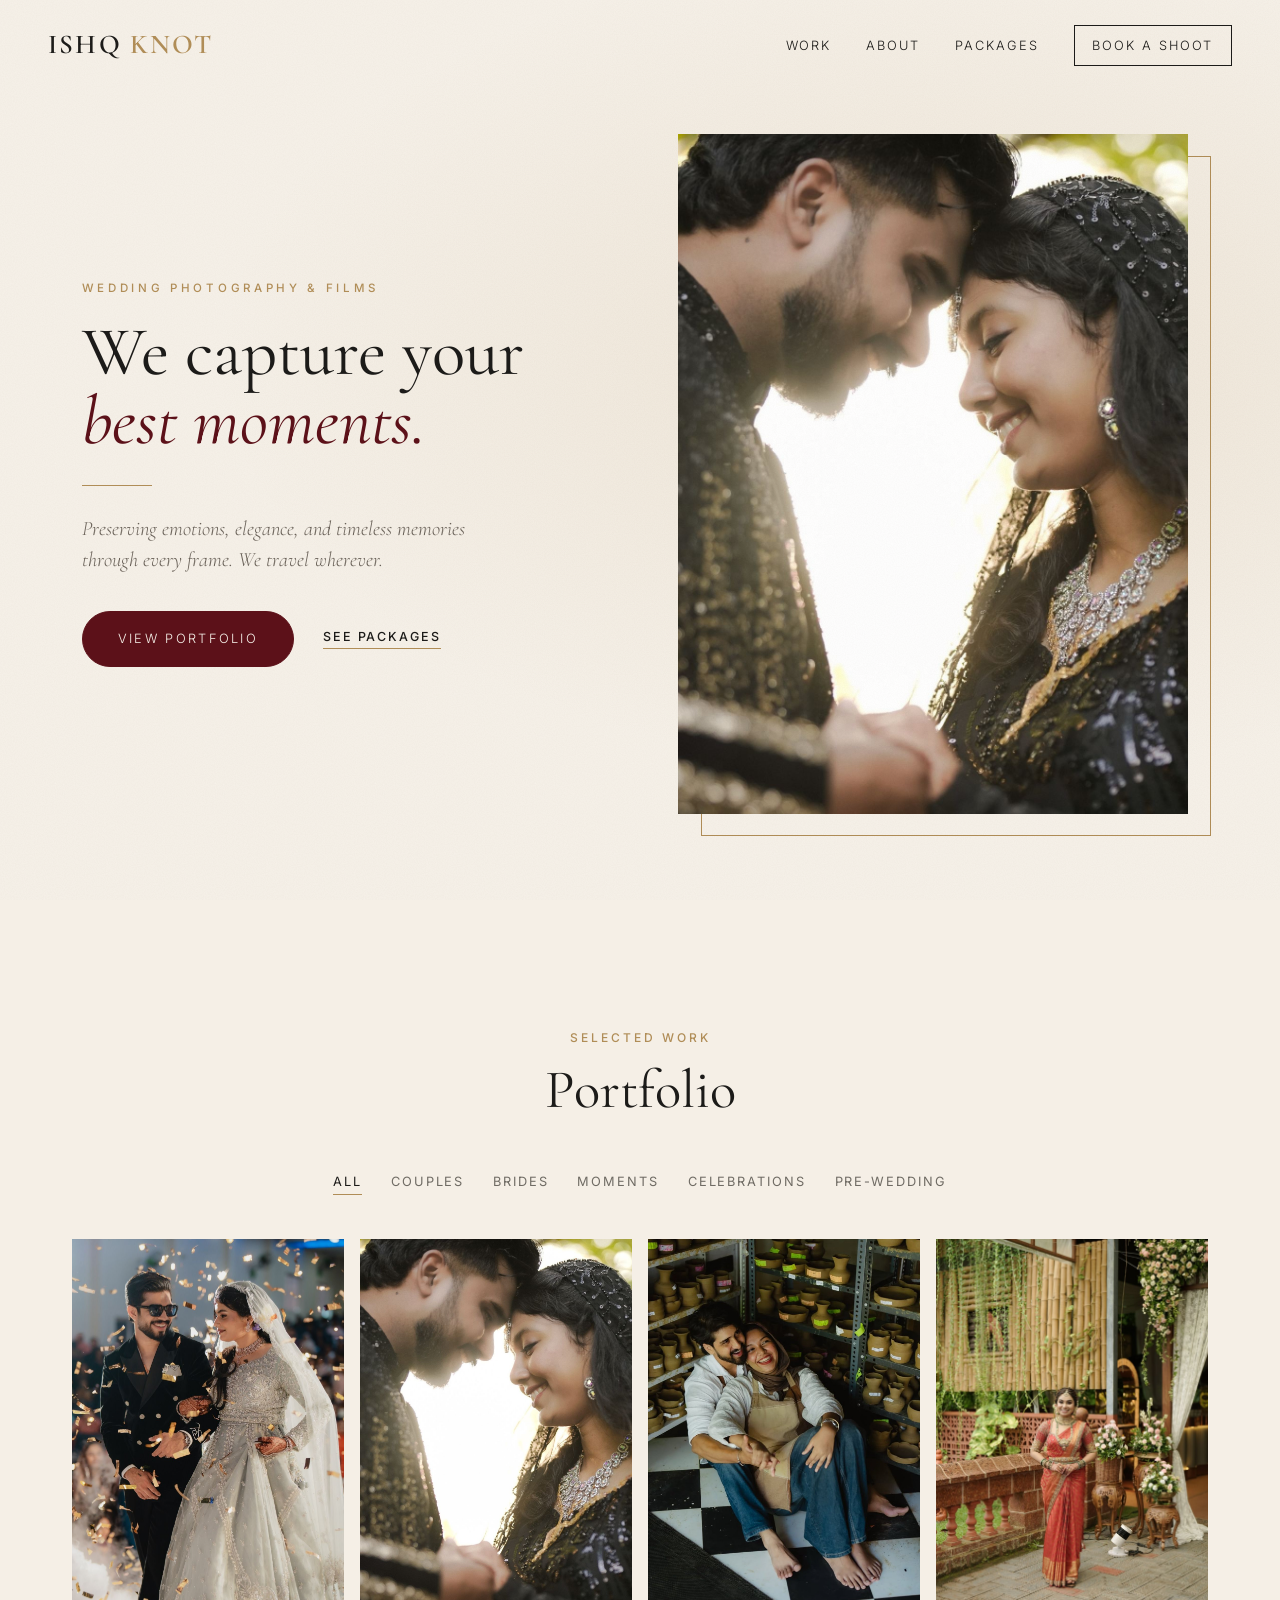
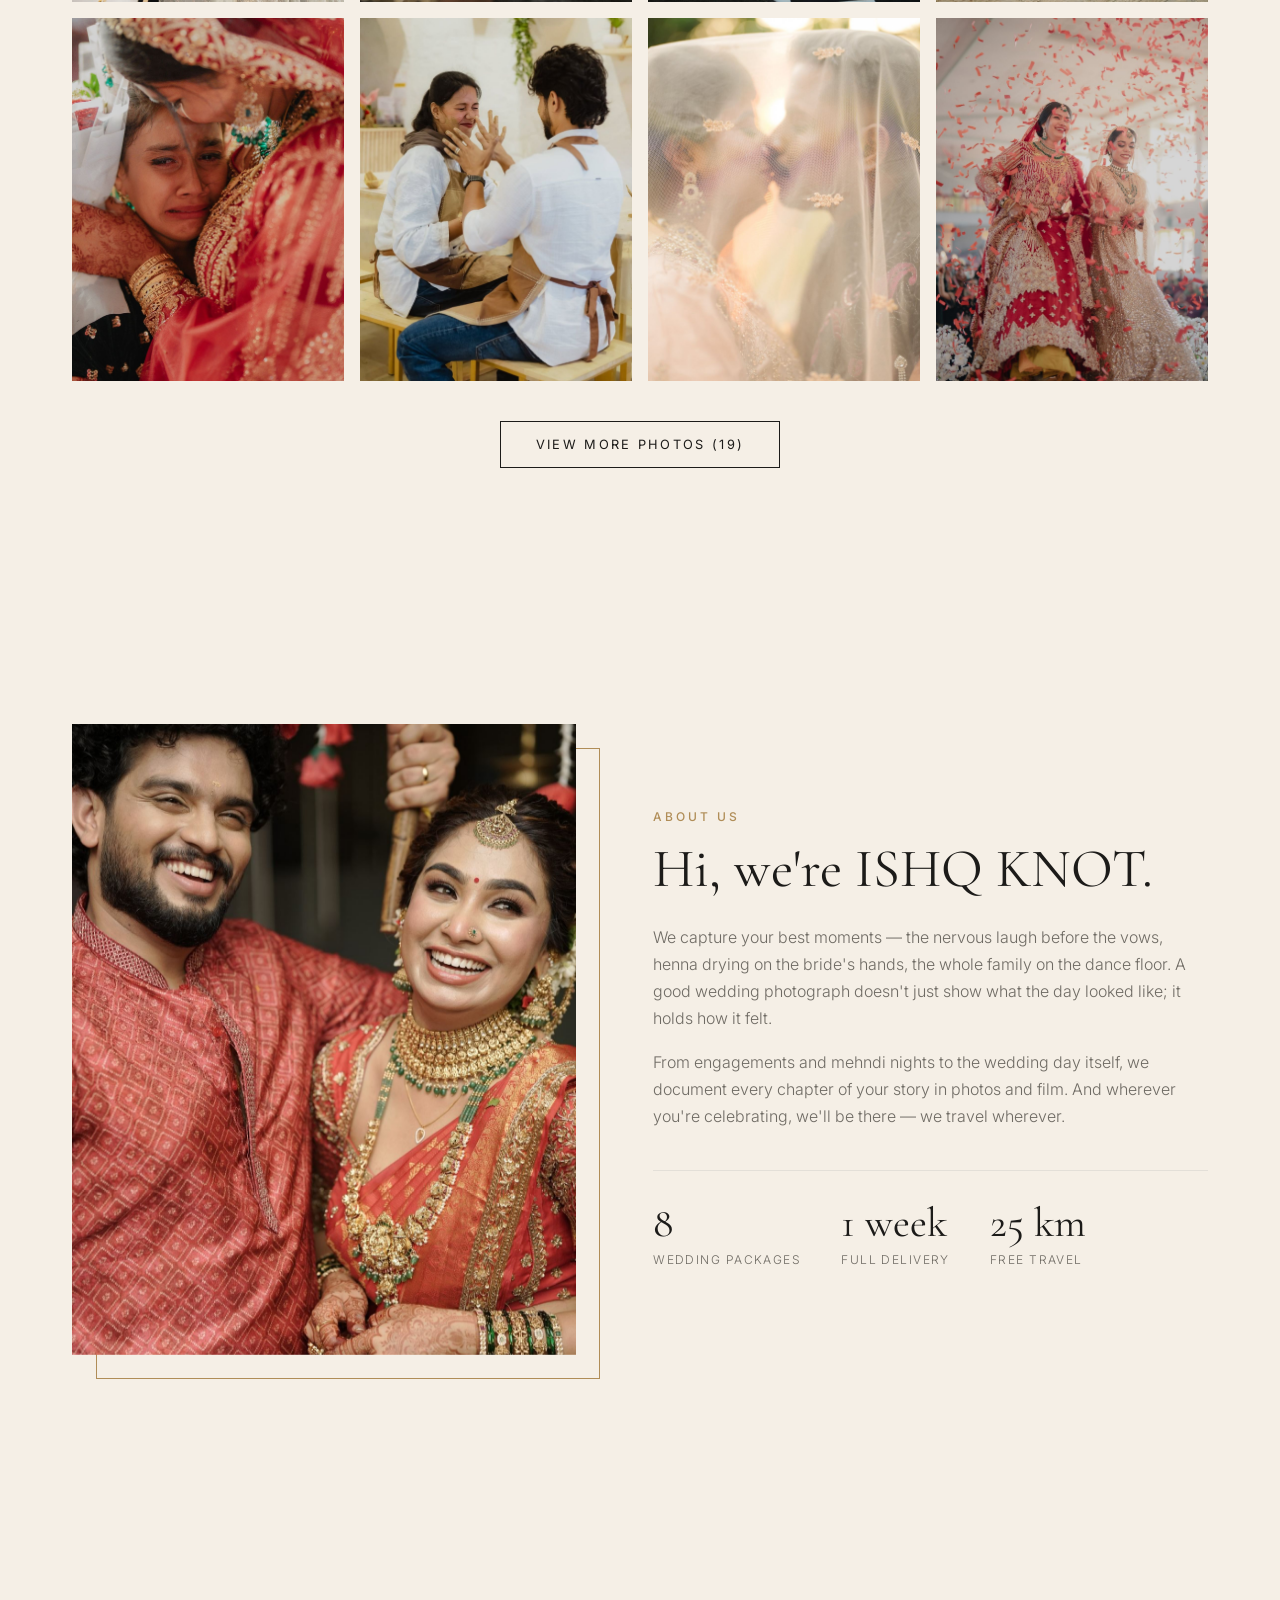
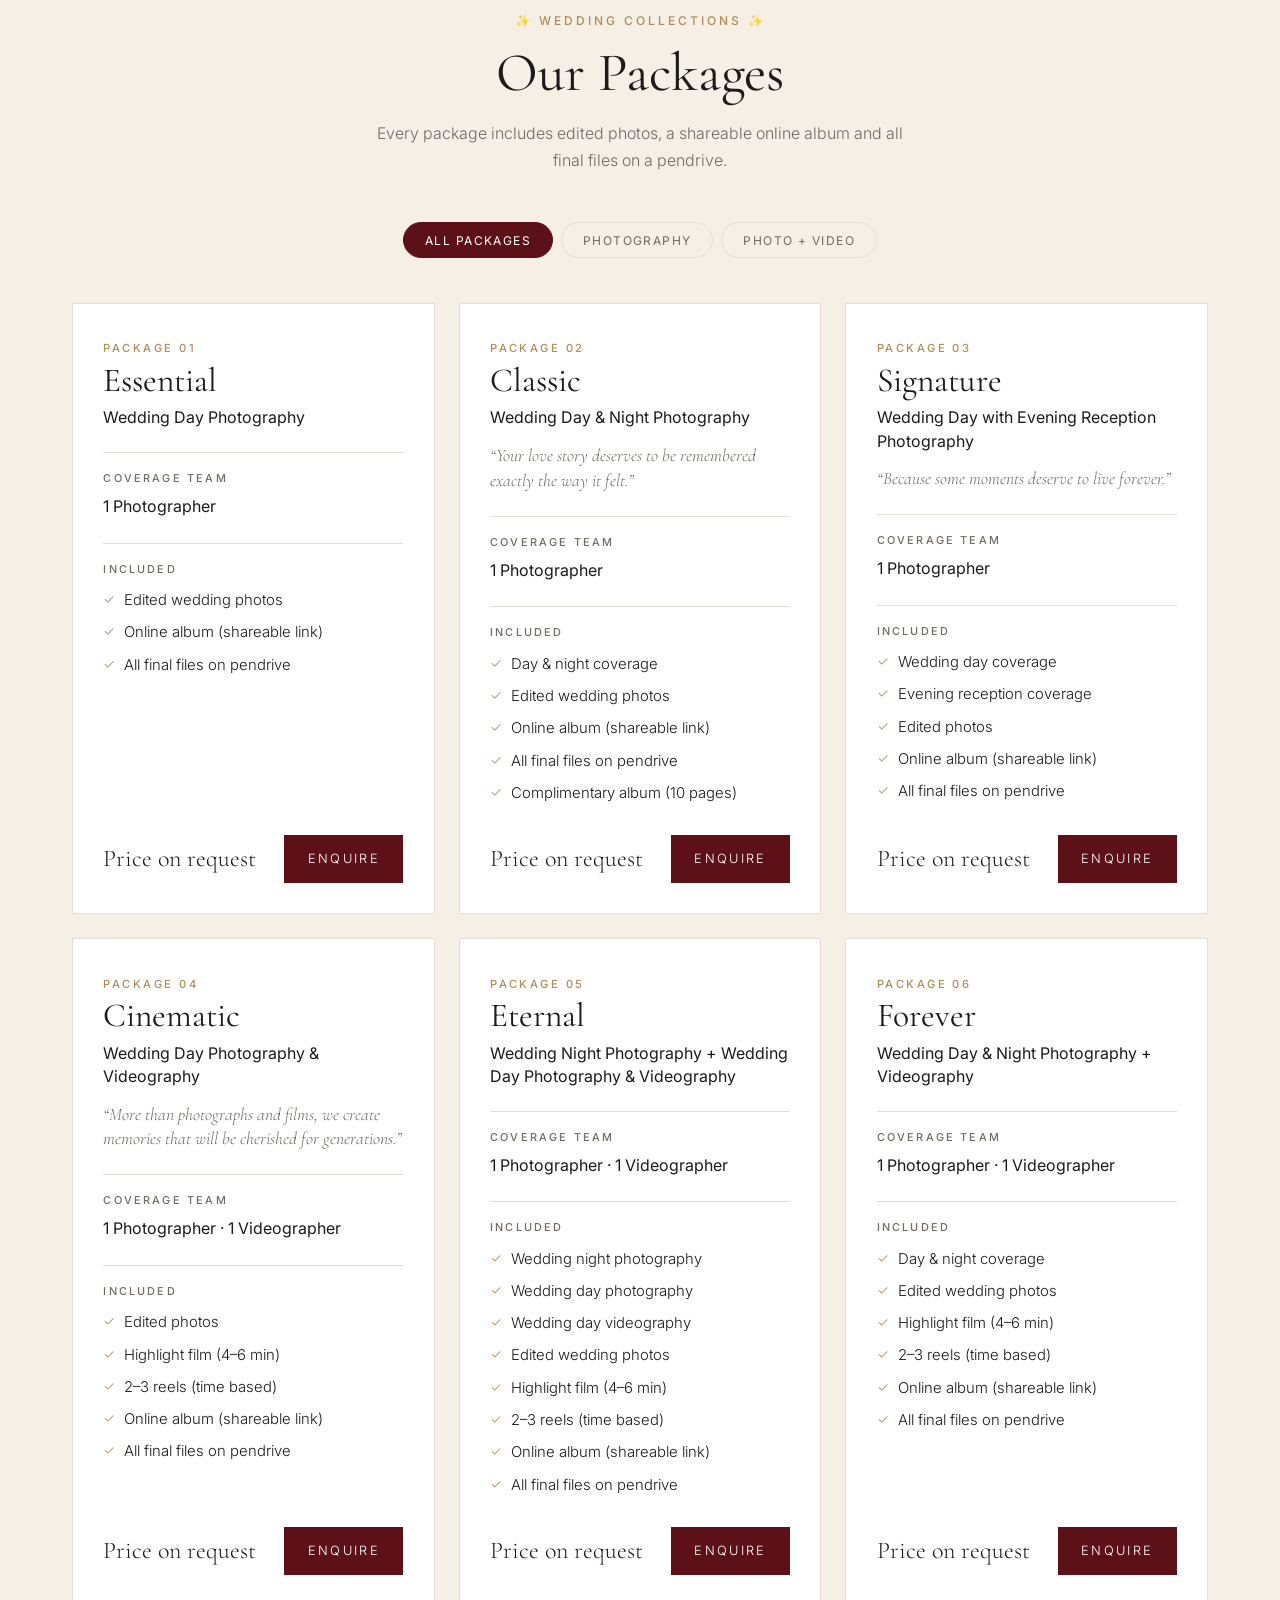
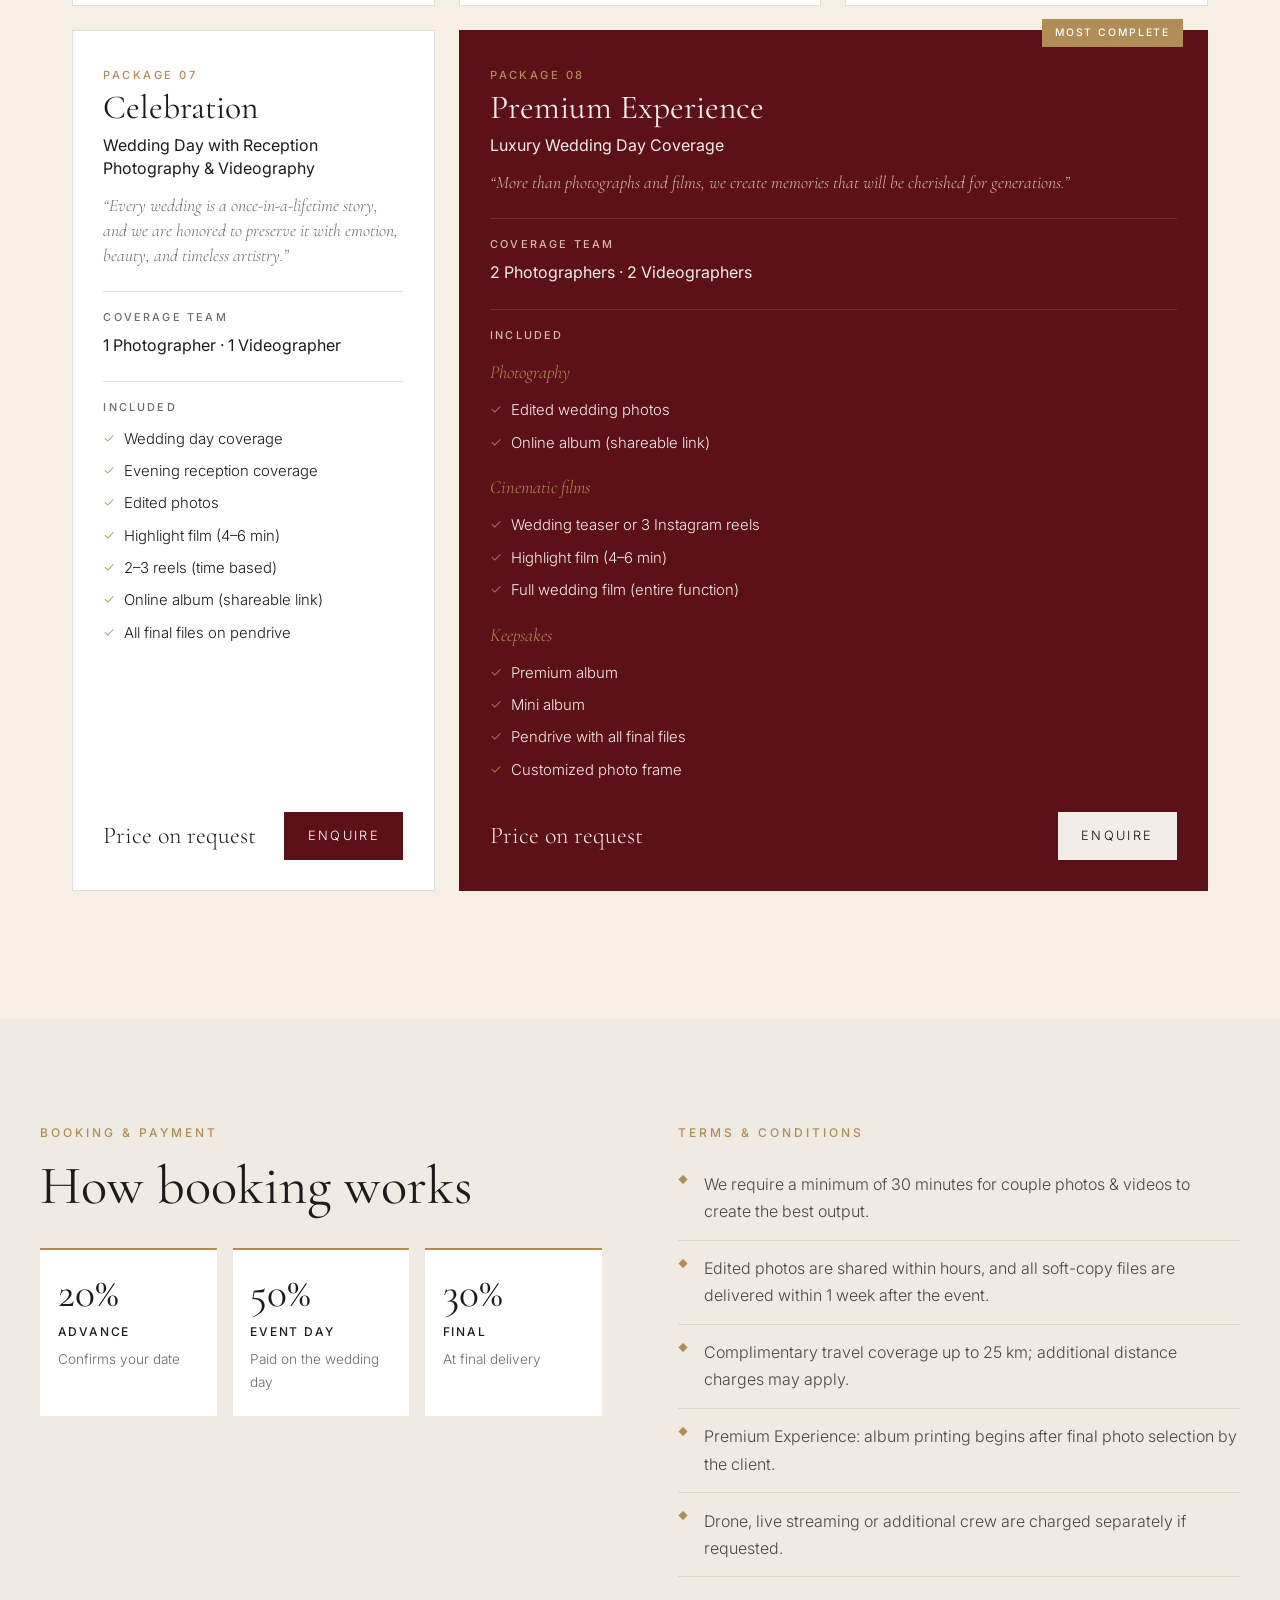
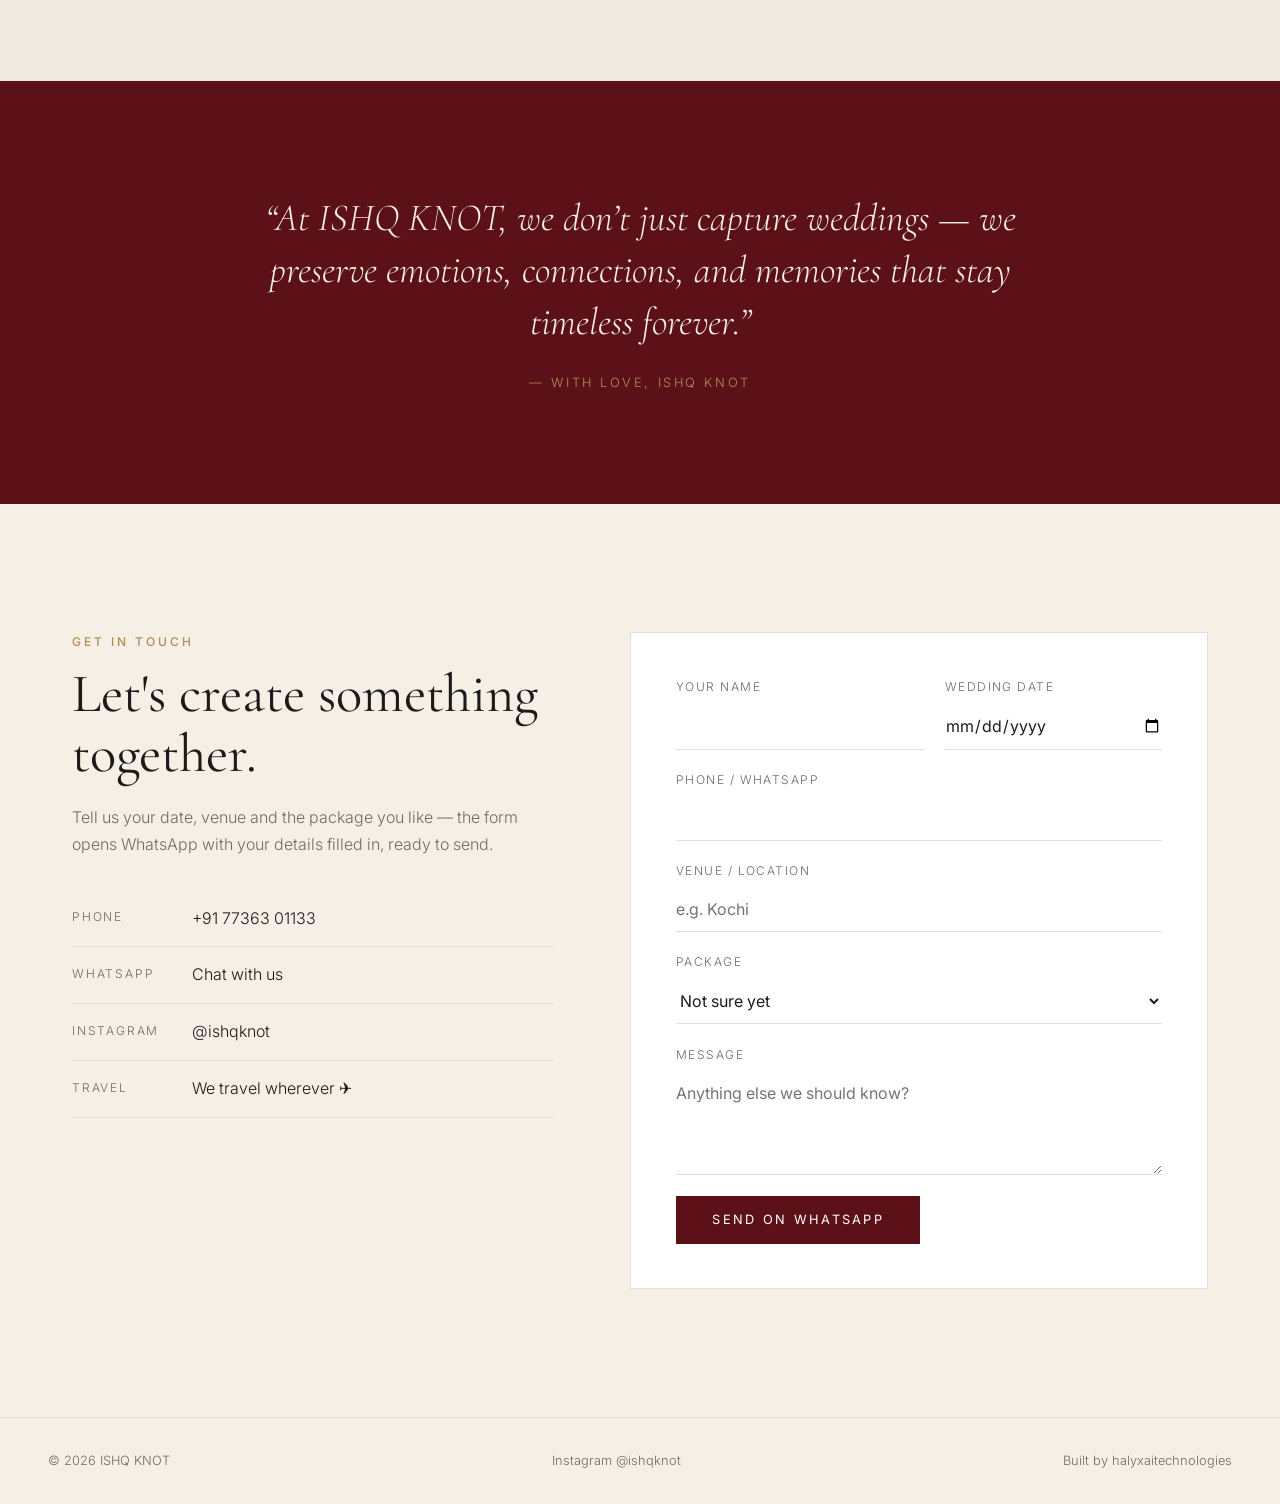
==== index.html @ 2dbb706b "Add photo admin page and enquiry CRM Portfolio photos can now be managed from /admin.html (password " ====
<!doctype html>
<html lang="en">
<head>
  <meta charset="utf-8">
  <meta name="viewport" content="width=device-width, initial-scale=1">
  <title>ISHQ KNOT — Wedding Photography &amp; Films</title>
  <meta name="description" content="ISHQ KNOT — wedding photography and films. Preserving emotions, elegance, and timeless memories through every frame.">
  <link rel="preconnect" href="https://fonts.googleapis.com">
  <link rel="preconnect" href="https://fonts.gstatic.com" crossorigin>
  <link href="https://fonts.googleapis.com/css2?family=Cormorant+Garamond:ital,wght@0,400;0,600;1,400&family=Inter:wght@300;400;500&display=swap" rel="stylesheet">
  <link rel="stylesheet" href="styles.css">
</head>
<body>

  <header class="nav" id="nav">
    <a href="#top" class="logo">ISHQ <span>KNOT</span></a>
    <button class="nav-toggle" aria-label="Open menu" aria-expanded="false">
      <span></span><span></span>
    </button>
    <nav class="nav-links">
      <a href="#work">Work</a>
      <a href="#about">About</a>
      <a href="#packages">Packages</a>
      <a href="#contact" class="nav-cta">Book a shoot</a>
    </nav>
  </header>

  <main id="top">

    <!-- Hero -->
    <section class="hero">
      <div class="hero-slides">
        <div class="hero-slide active" data-title="Forehead to Forehead">
          <img src="images/couple-forehead.jpg" alt="Bride and groom touching foreheads in golden light" style="object-position: center 28%">
        </div>
        <div class="hero-slide" data-title="Walking Together">
          <img src="images/walking-together.jpg" alt="Bride and groom walking hand in hand in traditional Kerala wedding attire" style="object-position: center 55%" loading="lazy">
        </div>
        <div class="hero-slide" data-title="Grand Entrance">
          <img src="images/grand-entrance.jpg" alt="Bride and groom making their grand entrance through confetti" style="object-position: center 35%" loading="lazy">
        </div>
        <div class="hero-slide" data-title="Under the Veil">
          <img src="images/couple-veil-white.jpg" alt="Bride and groom under the bride's veil" style="object-position: center 25%" loading="lazy">
        </div>
        <div class="hero-slide" data-title="The Bride">
          <img src="images/the-bride.jpg" alt="Bride in a red saree among flowers" style="object-position: center 45%" loading="lazy">
        </div>
      </div>
      <div class="hero-content">
        <p class="hero-crumb">Wedding Photography &amp; Films</p>
        <h1>We capture your <em>best moments.</em></h1>
        <span class="hero-rule"></span>
        <p class="hero-sub">Preserving emotions, elegance, and timeless memories through every frame. We travel wherever.</p>
        <div class="hero-actions">
          <a href="#work" class="btn btn-ink">View portfolio</a>
          <a href="#packages" class="hero-link">See packages</a>
        </div>
      </div>
    </section>

    <!-- Portfolio -->
    <section class="section" id="work">
      <div class="section-head">
        <p class="eyebrow">Selected work</p>
        <h2>Portfolio</h2>
      </div>

      <div class="filters" role="tablist">
        <button class="filter active" data-filter="all">All</button>
        <button class="filter" data-filter="couples">Couples</button>
        <button class="filter" data-filter="brides">Brides</button>
        <button class="filter" data-filter="moments">Moments</button>
        <button class="filter" data-filter="celebrations">Celebrations</button>
        <button class="filter" data-filter="prewedding">Pre-Wedding</button>
      </div>

      <div class="gallery" id="gallery"><!-- filled by script.js --></div>
      <div class="gallery-more"><button class="btn btn-outline" id="gallery-more">View more photos</button></div>
    </section>

    <!-- About -->
    <section class="section about" id="about">
      <div class="about-img">
        <img src="images/pure-joy.jpg" alt="Bride and groom laughing together" loading="lazy">
      </div>
      <div class="about-text">
        <p class="eyebrow">About us</p>
        <h2>Hi, we're ISHQ KNOT.</h2>
        <p>We capture your best moments — the nervous laugh before the vows, henna drying on the bride's hands, the whole family on the dance floor. A good wedding photograph doesn't just show what the day looked like; it holds how it felt.</p>
        <p>From engagements and mehndi nights to the wedding day itself, we document every chapter of your story in photos and film. And wherever you're celebrating, we'll be there — we travel wherever.</p>
        <div class="stats">
          <div><strong>8</strong><span>Wedding packages</span></div>
          <div><strong>1 week</strong><span>Full delivery</span></div>
          <div><strong>25 km</strong><span>Free travel</span></div>
        </div>
      </div>
    </section>

    <!-- Packages -->
    <section class="section" id="packages">
      <div class="section-head">
        <p class="eyebrow">✨ Wedding Collections ✨</p>
        <h2>Our Packages</h2>
        <p class="section-sub">Every package includes edited photos, a shareable online album and all final files on a pendrive.</p>
      </div>
      <div class="pkg-tabs" role="tablist">
        <button class="pkg-tab active" data-pkg="all">All packages</button>
        <button class="pkg-tab" data-pkg="photo">Photography</button>
        <button class="pkg-tab" data-pkg="film">Photo + Video</button>
      </div>
      <div class="packages" id="packages-grid"><!-- filled by script.js --></div>
    </section>

    <!-- Terms & booking -->
    <section class="terms">
      <div class="terms-inner">
        <div>
          <p class="eyebrow">Booking &amp; payment</p>
          <h2>How booking works</h2>
          <ol class="pay-steps">
            <li><strong>20%</strong><span>Advance</span><small>Confirms your date</small></li>
            <li><strong>50%</strong><span>Event day</span><small>Paid on the wedding day</small></li>
            <li><strong>30%</strong><span>Final</span><small>At final delivery</small></li>
          </ol>
        </div>
        <div>
          <p class="eyebrow">Terms &amp; conditions</p>
          <ul class="terms-list">
            <li>We require a minimum of 30 minutes for couple photos &amp; videos to create the best output.</li>
            <li>Edited photos are shared within hours, and all soft-copy files are delivered within 1 week after the event.</li>
            <li>Complimentary travel coverage up to 25 km; additional distance charges may apply.</li>
            <li>Premium Experience: album printing begins after final photo selection by the client.</li>
            <li>Drone, live streaming or additional crew are charged separately if requested.</li>
          </ul>
        </div>
      </div>
    </section>

    <!-- Testimonial -->
    <section class="quote">
      <blockquote>
        “At ISHQ KNOT, we don’t just capture weddings — we preserve emotions, connections, and memories that stay timeless forever.”
        <cite>— With love, ISHQ KNOT</cite>
      </blockquote>
    </section>

    <!-- Contact -->
    <section class="section contact" id="contact">
      <div class="contact-info">
        <p class="eyebrow">Get in touch</p>
        <h2>Let's create something together.</h2>
        <p>Tell us your date, venue and the package you like — the form opens WhatsApp with your details filled in, ready to send.</p>
        <ul class="contact-list">
          <li><span>Phone</span><a href="tel:+917736301133">+91 77363 01133</a></li>
          <li><span>WhatsApp</span><a href="https://wa.me/917736301133" target="_blank" rel="noopener">Chat with us</a></li>
          <li><span>Instagram</span><a href="https://www.instagram.com/ishqknot/" target="_blank" rel="noopener">@ishqknot</a></li>
          <li><span>Travel</span>We travel wherever ✈︎</li>
        </ul>
      </div>
      <form class="contact-form" id="contact-form">
        <div class="row">
          <label>Your name<input type="text" name="name" required></label>
          <label>Wedding date<input type="date" name="date"></label>
        </div>
        <label>Phone / WhatsApp<input type="tel" name="phone" autocomplete="tel" required></label>
        <label>Venue / location<input type="text" name="venue" placeholder="e.g. Kochi"></label>
        <label>Package
          <select name="package" id="package-select">
            <option value="">Not sure yet</option>
          </select>
        </label>
        <label>Message<textarea name="message" rows="4" placeholder="Anything else we should know?"></textarea></label>
        <input type="text" name="website" tabindex="-1" autocomplete="off" aria-hidden="true" style="position:absolute;left:-9999px">
        <button type="submit" class="btn btn-dark">Send on WhatsApp</button>
      </form>
    </section>
  </main>

  <footer class="footer">
    <p>© <span id="year"></span> ISHQ KNOT</p>
    <a href="https://www.instagram.com/ishqknot/" target="_blank" rel="noopener">Instagram @ishqknot</a>
    <p>Built by <a href="https://halyxaitechnologies.in" target="_blank" rel="noopener">halyxaitechnologies</a></p>
  </footer>

  <!-- Lightbox -->
  <div class="lightbox" id="lightbox" aria-hidden="true">
    <button class="lb-close" aria-label="Close">×</button>
    <button class="lb-prev" aria-label="Previous">‹</button>
    <figure>
      <img id="lb-img" alt="">
      <figcaption id="lb-caption"></figcaption>
    </figure>
    <button class="lb-next" aria-label="Next">›</button>
  </div>

  <script src="script.js"></script>
</body>
</html>
---- styles.css ----
:root {
  --bg: #f5efe6;
  --surface: #ffffff;
  --text: #1c1b19;
  --muted: #6f6b64;
  --line: #e3dfd8;
  --accent: #b08d57;
  --wine: #5c1119;
  --wine-deep: #43090f;
  --dark: #141413;
  --serif: "Cormorant Garamond", Georgia, serif;
  --sans: "Inter", system-ui, sans-serif;
  --max: 1200px;
}

* { box-sizing: border-box; margin: 0; padding: 0; }
html { scroll-behavior: smooth; }
body {
  font-family: var(--sans);
  font-weight: 300;
  background: var(--bg);
  color: var(--text);
  line-height: 1.7;
  -webkit-font-smoothing: antialiased;
}
img { display: block; max-width: 100%; }
a { color: inherit; text-decoration: none; }

h1, h2, h3 { font-family: var(--serif); font-weight: 400; line-height: 1.1; }
h2 { font-size: clamp(2.2rem, 5vw, 3.4rem); }
h3 { font-size: 1.8rem; }
em { font-style: italic; color: var(--accent); }

.eyebrow {
  font-size: .75rem;
  letter-spacing: .25em;
  text-transform: uppercase;
  color: var(--accent);
  margin-bottom: .8rem;
  font-weight: 500;
}

.btn {
  display: inline-block;
  padding: .95rem 2.2rem;
  border: 1px solid currentColor;
  font-size: .8rem;
  letter-spacing: .18em;
  text-transform: uppercase;
  transition: background .3s, color .3s;
  cursor: pointer;
  background: transparent;
  font-family: var(--sans);
}
.btn:hover { background: #f2eee7; color: var(--dark); }
.btn-dark { background: var(--wine); color: #fff; border-color: var(--wine); }
.btn-dark:hover { background: var(--accent); border-color: var(--accent); color: #fff; }

/* ---------- Nav ---------- */
.nav {
  position: fixed; inset: 0 0 auto 0; z-index: 50;
  display: flex; align-items: center; justify-content: space-between;
  padding: 1.4rem clamp(1rem, 4vw, 3rem);
  color: var(--text);
  transition: background .35s, padding .35s, color .35s;
}
.nav.scrolled {
  background: rgba(245, 239, 230, .92);
  backdrop-filter: blur(10px);
  color: var(--text);
  padding-block: .9rem;
  border-bottom: 1px solid var(--line);
}
.logo { font-family: var(--serif); font-size: 1.7rem; font-weight: 600; letter-spacing: .08em; }
.logo span { color: var(--accent); }
.nav-links { display: flex; gap: 2.2rem; align-items: center; }
.nav-links a {
  font-size: .8rem; letter-spacing: .15em; text-transform: uppercase;
  position: relative;
}
.nav-links a:not(.nav-cta)::after {
  content: ""; position: absolute; left: 0; bottom: -4px;
  width: 0; height: 1px; background: currentColor; transition: width .3s;
}
.nav-links a:hover::after { width: 100%; }
.nav-cta { border: 1px solid currentColor; padding: .55rem 1.1rem; }
.nav-toggle { display: none; background: none; border: 0; cursor: pointer; width: 28px; height: 20px; position: relative; color: inherit; }
.nav-toggle span { position: absolute; left: 0; width: 100%; height: 1.5px; background: currentColor; transition: transform .3s, top .3s; }
.nav-toggle span:first-child { top: 5px; }
.nav-toggle span:last-child { top: 14px; }

/* ---------- Hero ---------- */
.hero {
  position: relative; min-height: 100vh;
  display: grid; grid-template-columns: 1fr 1fr; align-items: center; gap: clamp(2rem, 6vw, 6rem);
  padding: 7rem clamp(1.5rem, 6vw, 6rem) 4rem;
  background:
    radial-gradient(ellipse at 75% 40%, rgba(176,141,87,.12), transparent 55%),
    #f6f1e9;
  color: #1c1b19; overflow: hidden;
}
.hero::after {  /* soft paper grain */
  content: ""; position: absolute; inset: 0; pointer-events: none; opacity: .35; mix-blend-mode: multiply;
  background-image: url("data:image/svg+xml,%3Csvg xmlns='http://www.w3.org/2000/svg' width='160' height='160'%3E%3Cfilter id='n'%3E%3CfeTurbulence type='fractalNoise' baseFrequency='.9' numOctaves='2' stitchTiles='stitch'/%3E%3CfeColorMatrix values='0 0 0 0 .45 0 0 0 0 .38 0 0 0 0 .3 0 0 0 .18 0'/%3E%3C/filter%3E%3Crect width='100%25' height='100%25' filter='url(%23n)'/%3E%3C/svg%3E");
}

/* Framed slideshow on the right */
.hero-slides {
  position: relative; grid-column: 2; grid-row: 1; justify-self: start;
  height: min(calc(100vh - 12rem), 680px); aspect-ratio: 3/4; max-width: 100%;
  animation: rise 1.2s .1s ease both;
}
.hero-slides::before {
  content: ""; position: absolute; inset: 1.4rem -1.4rem -1.4rem 1.4rem;
  border: 1px solid var(--accent);
}
.hero-slide { position: absolute; inset: 0; opacity: 0; transition: opacity 1.4s ease; overflow: hidden; }
.hero-slide.active { opacity: 1; }
.hero-slide img {
  position: absolute; inset: 0; width: 100%; height: 100%; object-fit: cover;
  transform: scale(1.06); transition: transform 7s ease;
}
.hero-slide.active img { transform: scale(1); }

/* Text */
.hero-content { grid-column: 1; grid-row: 1; justify-self: end; max-width: 520px; position: relative; z-index: 1; animation: rise 1s ease both; }
.hero-crumb { font: 500 .72rem var(--sans); letter-spacing: .32em; text-transform: uppercase; color: var(--accent); }
.hero h1 { margin-top: 1.4rem; font-size: clamp(2.8rem, 5.4vw, 5rem); line-height: 1; font-weight: 400; }
.hero h1 em { color: var(--wine); }
.hero-rule { display: block; width: 70px; height: 1px; background: var(--accent); margin: 1.8rem 0; }
.hero-sub { font-family: var(--serif); font-style: italic; font-size: clamp(1.1rem, 1.6vw, 1.3rem); line-height: 1.5; color: #6a6259; max-width: 420px; margin-bottom: 2.2rem; }
.hero-actions { display: flex; align-items: center; gap: 1.8rem; flex-wrap: wrap; }
.btn-ink { background: var(--wine); color: #f6f1e9; border-color: var(--wine); border-radius: 99px; padding: 1rem 2.2rem; }
.btn-ink:hover { background: var(--accent); border-color: var(--accent); color: #fff; }
.hero-link { font: 500 .78rem var(--sans); letter-spacing: .15em; text-transform: uppercase; border-bottom: 1px solid var(--accent); padding-bottom: .25rem; }
.hero-link:hover { color: var(--wine); }

@keyframes rise { from { opacity: 0; translate: 0 30px; } to { opacity: 1; translate: 0 0; } }

/* ---------- Sections ---------- */
.section { max-width: var(--max); margin: 0 auto; padding: clamp(4.5rem, 10vw, 8rem) clamp(1rem, 4vw, 2rem); }
.section-head { text-align: center; margin-bottom: 3rem; }

/* ---------- Gallery ---------- */
.filters { display: flex; flex-wrap: wrap; justify-content: center; gap: .5rem 1.8rem; margin-bottom: 2.8rem; }
.filter {
  background: none; border: 0; cursor: pointer;
  font-family: var(--sans); font-size: .8rem; letter-spacing: .15em; text-transform: uppercase;
  color: var(--muted); padding: .3rem 0; border-bottom: 1px solid transparent;
  transition: color .3s, border-color .3s;
}
.filter:hover { color: var(--text); }
.filter.active { color: var(--text); border-color: var(--accent); }

.gallery { display: grid; grid-template-columns: repeat(4, 1fr); gap: 1rem; }
@media (max-width: 900px) { .gallery { grid-template-columns: repeat(2, 1fr); gap: .6rem; } }
.gallery-item {
  position: relative; aspect-ratio: 3/4; overflow: hidden; cursor: zoom-in;
  background: var(--line);
  animation: fadeIn .6s ease both;
}
.gallery-item img { width: 100%; height: 100%; object-fit: cover; object-position: center 30%; transition: transform .8s ease; }
.gallery-item:hover img { transform: scale(1.05); }
.gallery-item .caption {
  position: absolute; inset: auto 0 0 0;
  padding: 2rem 1.2rem 1rem;
  background: linear-gradient(transparent, rgba(0,0,0,.65));
  color: #fff; opacity: 0; transform: translateY(8px);
  transition: opacity .4s, transform .4s;
}
.gallery-item:hover .caption, .gallery-item:focus-visible .caption { opacity: 1; transform: none; }
.caption h4 { font-family: var(--serif); font-size: 1.35rem; font-weight: 400; }
.caption span { font-size: .7rem; letter-spacing: .2em; text-transform: uppercase; opacity: .8; }
.gallery-item.hidden { display: none; }
.gallery-more { text-align: center; margin-top: 2.5rem; }
.gallery-more[hidden] { display: none; }
.btn-outline { color: var(--text); }
.btn-outline:hover { background: var(--wine); border-color: var(--wine); color: #fff; }
@keyframes fadeIn { from { opacity: 0; transform: translateY(12px); } to { opacity: 1; transform: none; } }

/* ---------- About ---------- */
.about { display: grid; grid-template-columns: 1fr 1.1fr; gap: clamp(2rem, 6vw, 5rem); align-items: center; }
.about-img { position: relative; }
.about-img::before {
  content: ""; position: absolute; inset: 1.5rem -1.5rem -1.5rem 1.5rem;
  border: 1px solid var(--accent); z-index: -1;
}
.about-img img { width: 100%; aspect-ratio: 4/5; object-fit: cover; object-position: center 20%; }
.about-text h2 { margin-bottom: 1.5rem; }
.about-text p + p { margin-top: 1rem; }
.about-text p:not(.eyebrow) { color: var(--muted); }
.stats { display: flex; gap: 2.5rem; margin-top: 2.5rem; padding-top: 2rem; border-top: 1px solid var(--line); }
.stats strong { display: block; font-family: var(--serif); font-size: 2.6rem; font-weight: 400; line-height: 1; }
.stats span { font-size: .75rem; letter-spacing: .12em; text-transform: uppercase; color: var(--muted); }

/* ---------- Packages ---------- */
.section-sub { max-width: 560px; margin: 1rem auto 0; color: var(--muted); }
.pkg-tabs { display: flex; flex-wrap: wrap; justify-content: center; gap: .5rem; margin-bottom: 2.8rem; }
.pkg-tab {
  background: none; border: 1px solid var(--line); cursor: pointer; border-radius: 99px;
  font-family: var(--sans); font-size: .75rem; letter-spacing: .12em; text-transform: uppercase;
  color: var(--muted); padding: .6rem 1.3rem; transition: all .3s;
}
.pkg-tab:hover { color: var(--text); border-color: var(--text); }
.pkg-tab.active { background: var(--wine); border-color: var(--wine); color: #fff; }

.packages { display: grid; grid-template-columns: repeat(auto-fill, minmax(270px, 1fr)); gap: 1.5rem; }
.pkg {
  position: relative; display: flex; flex-direction: column;
  background: var(--surface); padding: 2.2rem 1.9rem 1.9rem;
  border: 1px solid var(--line);
  transition: transform .35s, box-shadow .35s;
  animation: fadeIn .6s ease both;
}
.pkg:hover { transform: translateY(-6px); box-shadow: 0 18px 40px rgba(0,0,0,.07); }
.pkg.hidden { display: none; }
.pkg-num { font-size: .7rem; letter-spacing: .22em; text-transform: uppercase; color: var(--accent); font-weight: 500; }
.pkg h3 { font-size: 2.1rem; margin: .3rem 0 .4rem; }
.pkg-title { font-weight: 400; line-height: 1.45; }
.pkg-quote { font-family: var(--serif); font-style: italic; font-size: 1.1rem; color: var(--muted); line-height: 1.4; margin-top: .9rem; }
.pkg-label {
  margin-top: 1.4rem; padding-top: 1rem; border-top: 1px solid var(--line);
  font-size: .68rem; letter-spacing: .2em; text-transform: uppercase; color: var(--muted); font-weight: 500;
}
.pkg-team { margin-top: .35rem; font-weight: 400; }
.pkg-group { margin-top: .8rem; font-family: var(--serif); font-size: 1.15rem; font-style: italic; color: var(--accent); }
.pkg ul { list-style: none; margin-top: .4rem; }
.pkg li { position: relative; padding: .22rem 0 .22rem 1.3rem; font-size: .93rem; }
.pkg li::before { content: "✓"; position: absolute; left: 0; color: var(--accent); font-size: .85rem; }
.pkg-foot {
  margin-top: auto; padding-top: 1.6rem;
  display: flex; align-items: center; justify-content: space-between; gap: 1rem; flex-wrap: wrap;
}
.pkg-price { font-family: var(--serif); font-size: 1.5rem; }
.pkg-foot .btn { padding: .75rem 1.4rem; }

.pkg.featured { background: var(--wine); color: #f5efe6; border-color: var(--wine); }
.pkg.featured .pkg-quote, .pkg.featured .pkg-label { color: #d9b9b0; }
.pkg.featured .pkg-label { border-color: #7a2a31; }
.pkg-badge {
  position: absolute; top: -.75rem; right: 1.5rem;
  background: var(--accent); color: #fff; padding: .3rem .8rem;
  font-size: .65rem; letter-spacing: .18em; text-transform: uppercase; font-weight: 500;
}
.btn-light { background: #f2eee7; color: var(--dark); border-color: #f2eee7; }
.btn-light:hover { background: var(--accent); border-color: var(--accent); color: #fff; }
@media (min-width: 900px) { .pkg.featured { grid-column: span 2; } }

/* ---------- Terms & booking ---------- */
.terms { background: #efeae2; padding: clamp(4rem, 9vw, 6.5rem) clamp(1rem, 4vw, 2rem); }
.terms-inner { max-width: var(--max); margin: 0 auto; display: grid; grid-template-columns: 1fr 1fr; gap: clamp(2.5rem, 6vw, 5rem); }
.terms h2 { margin-bottom: 2rem; }
.pay-steps { list-style: none; display: grid; grid-template-columns: repeat(3, 1fr); gap: 1rem; counter-reset: step; }
.pay-steps li { background: var(--surface); padding: 1.4rem 1.1rem; border-top: 2px solid var(--accent); }
.pay-steps strong { display: block; font-family: var(--serif); font-size: 2.6rem; font-weight: 400; line-height: 1; }
.pay-steps span { display: block; margin-top: .5rem; font-size: .75rem; letter-spacing: .15em; text-transform: uppercase; font-weight: 500; }
.pay-steps small { display: block; margin-top: .3rem; color: var(--muted); font-size: .85rem; }
.terms-list { list-style: none; }
.terms-list li { padding: .9rem 0 .9rem 1.6rem; border-bottom: 1px solid #ddd6cb; position: relative; color: #4a4741; }
.terms-list li::before { content: "◆"; position: absolute; left: 0; top: .95rem; color: var(--accent); font-size: .6rem; }

/* ---------- Quote ---------- */
.quote {
  background: var(--wine); color: #f5efe6;
  padding: clamp(4rem, 10vw, 7rem) 1.5rem; text-align: center;
}
.quote blockquote {
  max-width: 820px; margin: 0 auto;
  font-family: var(--serif); font-style: italic;
  font-size: clamp(1.6rem, 3.5vw, 2.4rem); line-height: 1.35;
}
.quote cite {
  display: block; margin-top: 1.6rem;
  font-family: var(--sans); font-style: normal; font-size: .8rem;
  letter-spacing: .2em; text-transform: uppercase; color: var(--accent);
}

/* ---------- Contact ---------- */
.contact { display: grid; grid-template-columns: 1fr 1.2fr; gap: clamp(2rem, 6vw, 5rem); }
.contact-info h2 { margin-bottom: 1.2rem; }
.contact-info > p:not(.eyebrow) { color: var(--muted); }
.contact-list { list-style: none; margin-top: 2rem; }
.contact-list li { padding: .9rem 0; border-bottom: 1px solid var(--line); display: flex; gap: 1rem; flex-wrap: wrap; }
.contact-list span { width: 6.5rem; font-size: .75rem; letter-spacing: .15em; text-transform: uppercase; color: var(--muted); padding-top: .15rem; }
.contact-list a:hover { color: var(--accent); }

.contact-form { display: grid; gap: 1.3rem; background: var(--surface); padding: clamp(1.5rem, 4vw, 2.8rem); border: 1px solid var(--line); }
.contact-form .row { display: grid; grid-template-columns: 1fr 1fr; gap: 1.3rem; }
.contact-form label { display: grid; gap: .4rem; font-size: .75rem; letter-spacing: .12em; text-transform: uppercase; color: var(--muted); }
.contact-form input, .contact-form select, .contact-form textarea {
  font: 400 1rem var(--sans); color: var(--text);
  padding: .7rem 0; border: 0; border-bottom: 1px solid var(--line);
  background: transparent; outline: none; resize: vertical;
  transition: border-color .3s; border-radius: 0;
}
.contact-form input:focus, .contact-form select:focus, .contact-form textarea:focus { border-color: var(--accent); }
.contact-form .btn { justify-self: start; }

/* ---------- Footer ---------- */
.footer {
  display: flex; justify-content: space-between; flex-wrap: wrap; gap: 1rem;
  padding: 2rem clamp(1rem, 4vw, 3rem); border-top: 1px solid var(--line);
  font-size: .8rem; color: var(--muted);
}
.footer a:hover { color: var(--accent); }

/* ---------- Lightbox ---------- */
.lightbox {
  position: fixed; inset: 0; z-index: 100;
  background: rgba(10,10,10,.95);
  display: flex; align-items: center; justify-content: center;
  opacity: 0; pointer-events: none; transition: opacity .35s;
}
.lightbox.open { opacity: 1; pointer-events: auto; }
.lightbox figure { max-width: 88vw; max-height: 86vh; text-align: center; }
.lightbox img { max-width: 88vw; max-height: 80vh; object-fit: contain; margin: 0 auto; }
.lightbox figcaption { color: #ddd; margin-top: 1rem; font-family: var(--serif); font-size: 1.3rem; }
.lightbox button {
  position: absolute; background: none; border: 0; color: #fff; cursor: pointer;
  font-size: 3rem; line-height: 1; padding: 1rem; opacity: .7; transition: opacity .2s;
}
.lightbox button:hover { opacity: 1; }
.lb-close { top: .5rem; right: 1rem; }
.lb-prev { left: .5rem; top: 50%; transform: translateY(-50%); }
.lb-next { right: .5rem; top: 50%; transform: translateY(-50%); }

/* ---------- Reveal on scroll ---------- */
.reveal { opacity: 0; transform: translateY(30px); transition: opacity .9s ease, transform .9s ease; }
.reveal.visible { opacity: 1; transform: none; }

/* ---------- Responsive ---------- */
@media (max-width: 860px) {
  .nav-toggle { display: block; z-index: 2; }
  .nav-links {
    position: fixed; inset: 0; flex-direction: column; justify-content: center; gap: 2rem;
    background: var(--bg); color: var(--text);
    transform: translateX(100%); transition: transform .45s ease;
  }
  .nav-links a { font-size: 1rem; }
  /* backdrop-filter would trap the fixed menu inside the nav bar */
  .nav.menu-open { color: var(--text); backdrop-filter: none; }
  .nav.menu-open .nav-links { transform: none; }
  .nav.menu-open .nav-toggle span:first-child { top: 9px; transform: rotate(45deg); }
  .nav.menu-open .nav-toggle span:last-child { top: 9px; transform: rotate(-45deg); }
  .about, .contact, .terms-inner { grid-template-columns: 1fr; }
  .hero { grid-template-columns: 1fr; padding-top: 6rem; gap: 2.4rem; text-align: center; }
  .hero-slides { grid-column: 1; grid-row: 1 / span 1; justify-self: center; height: auto; width: min(76vw, 360px); }
  .hero-slides::before { inset: .9rem -.9rem -.9rem .9rem; }
  .hero-content { grid-column: 1; justify-self: center; }
  .hero-content { grid-row: 2; }
  .hero-rule { margin: 1.4rem auto; }
  .hero-sub { margin-inline: auto; }
  .hero-actions { justify-content: center; }
  .hero h1 { font-size: clamp(2.5rem, 11vw, 3.6rem); }
  .hero-sub { margin: 1.3rem 0 1.8rem; }
  .about-img { max-width: 440px; margin-right: 1.5rem; }
}
@media (max-width: 520px) {
  .contact-form .row, .pay-steps { grid-template-columns: 1fr; }
  .stats { gap: 1.5rem; }
  .stats strong { font-size: 2rem; }
}
@media (prefers-reduced-motion: reduce) {
  *, *::before, *::after { animation: none !important; transition: none !important; }
  html { scroll-behavior: auto; }
}
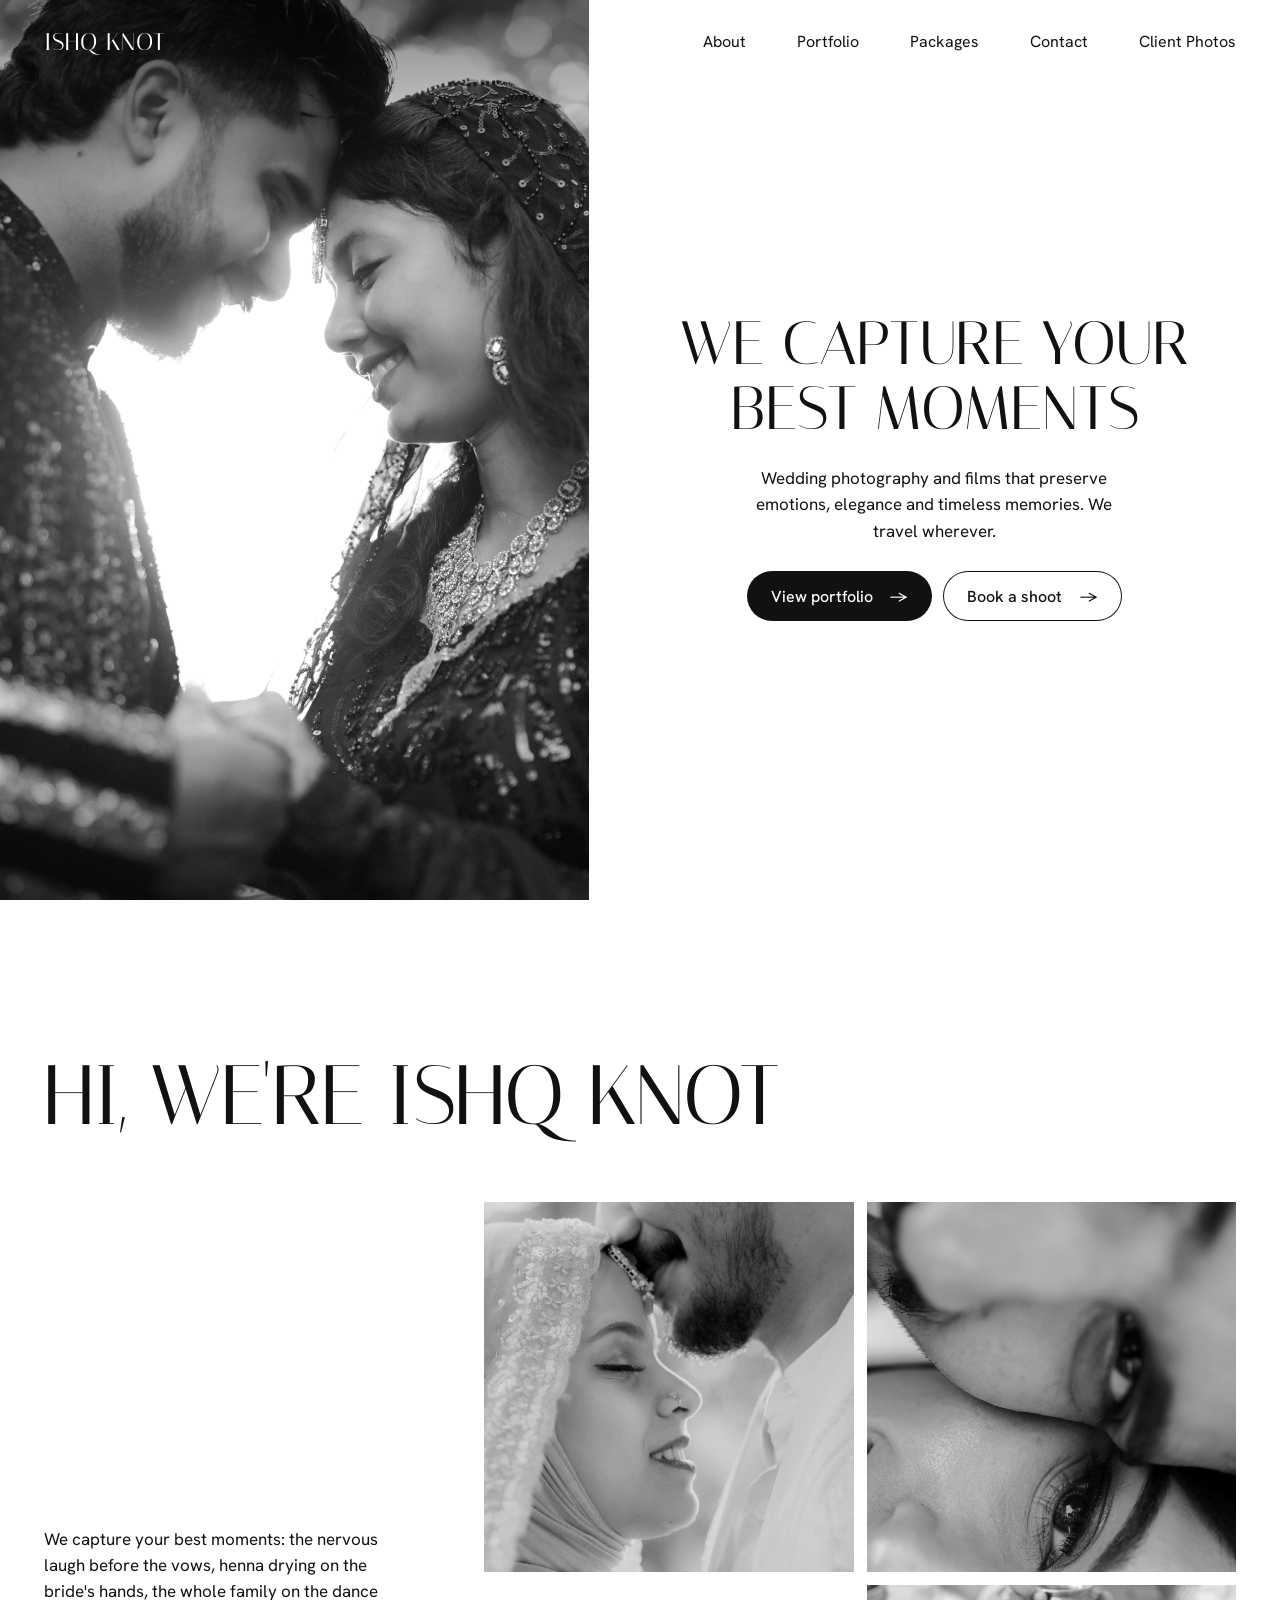
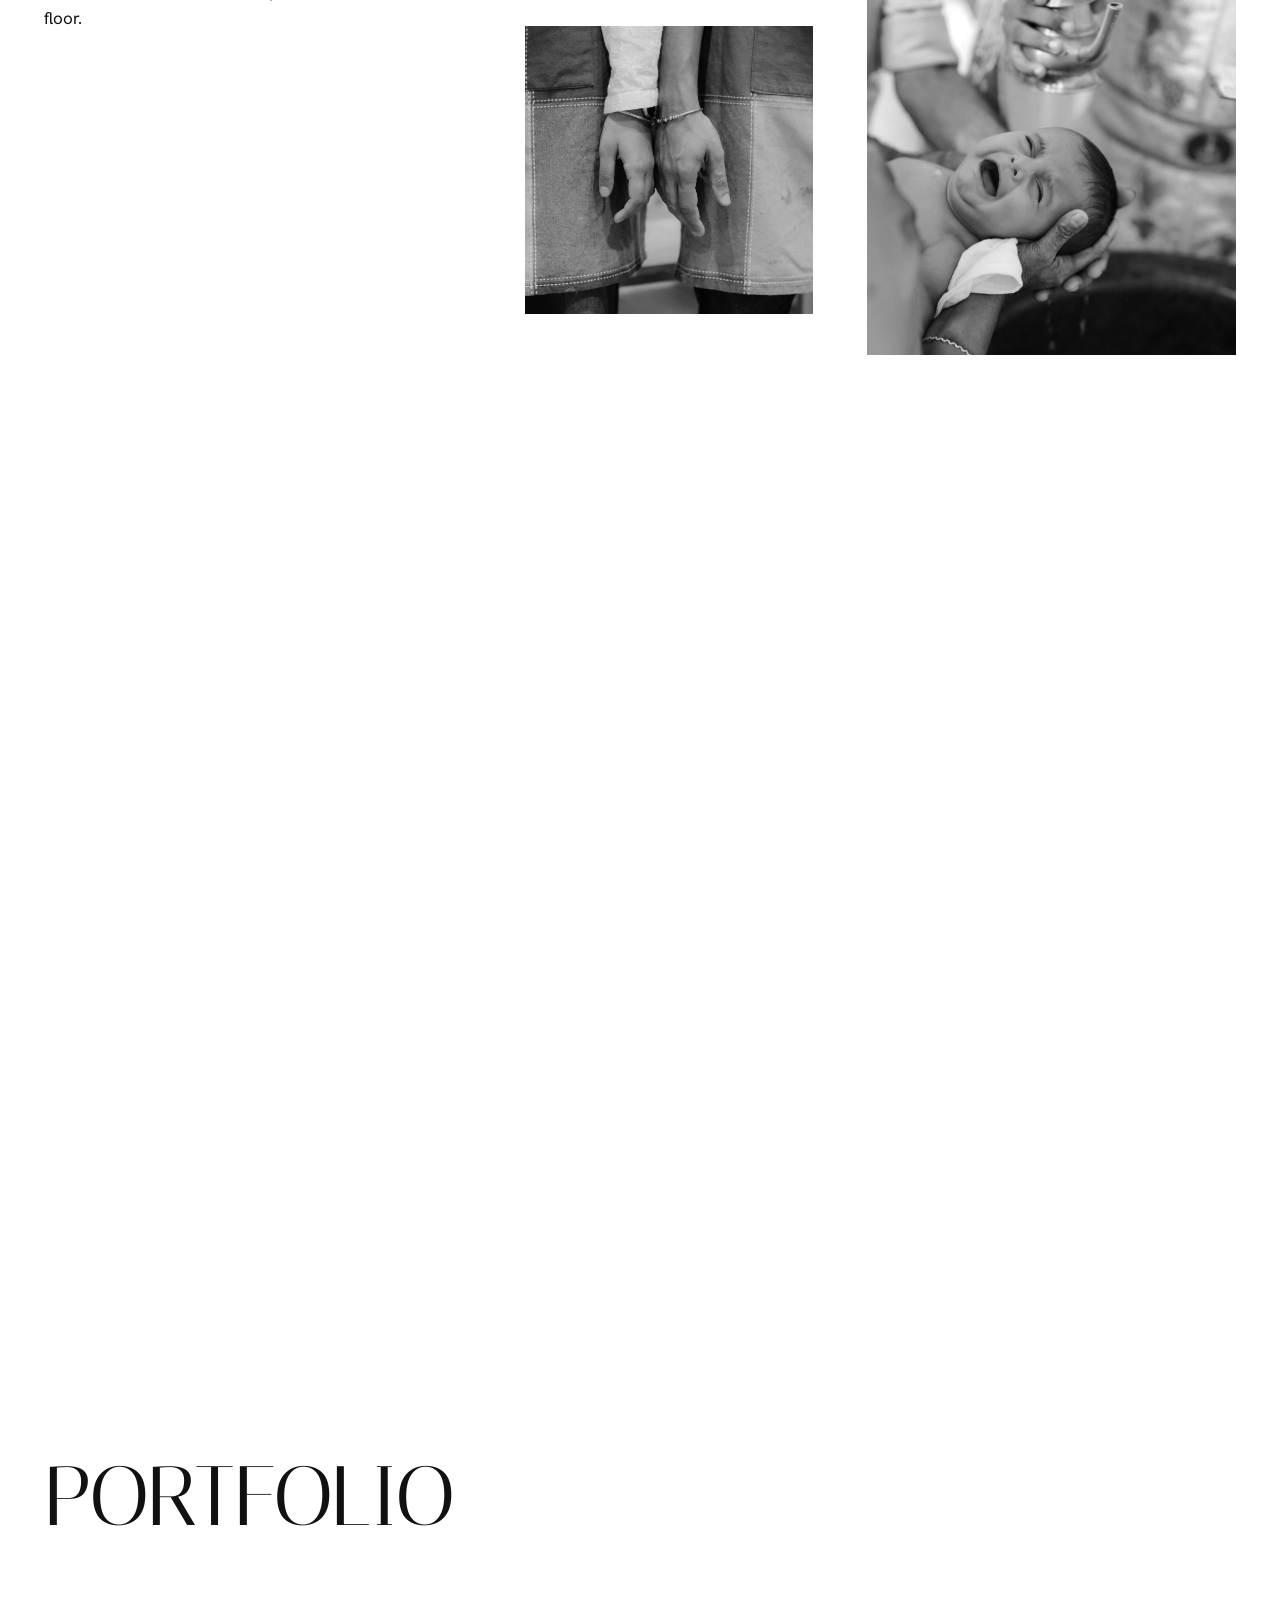
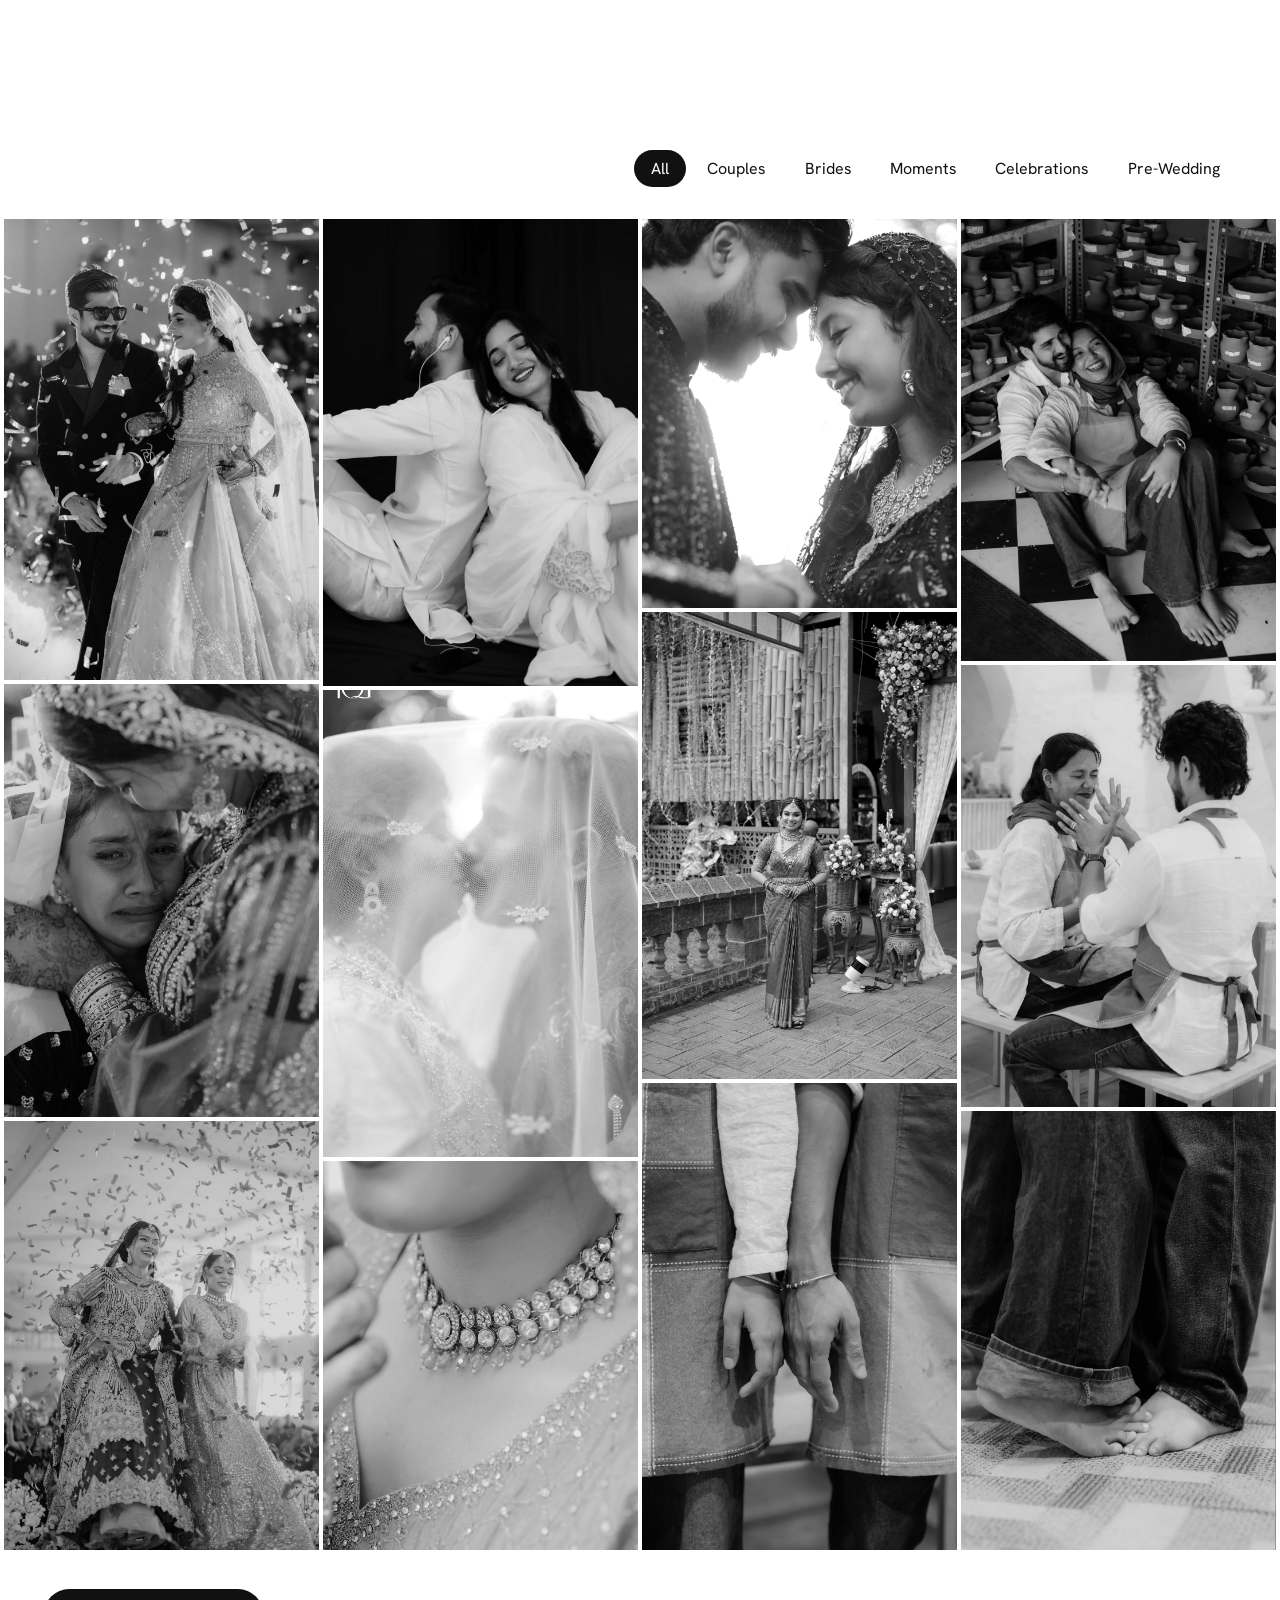
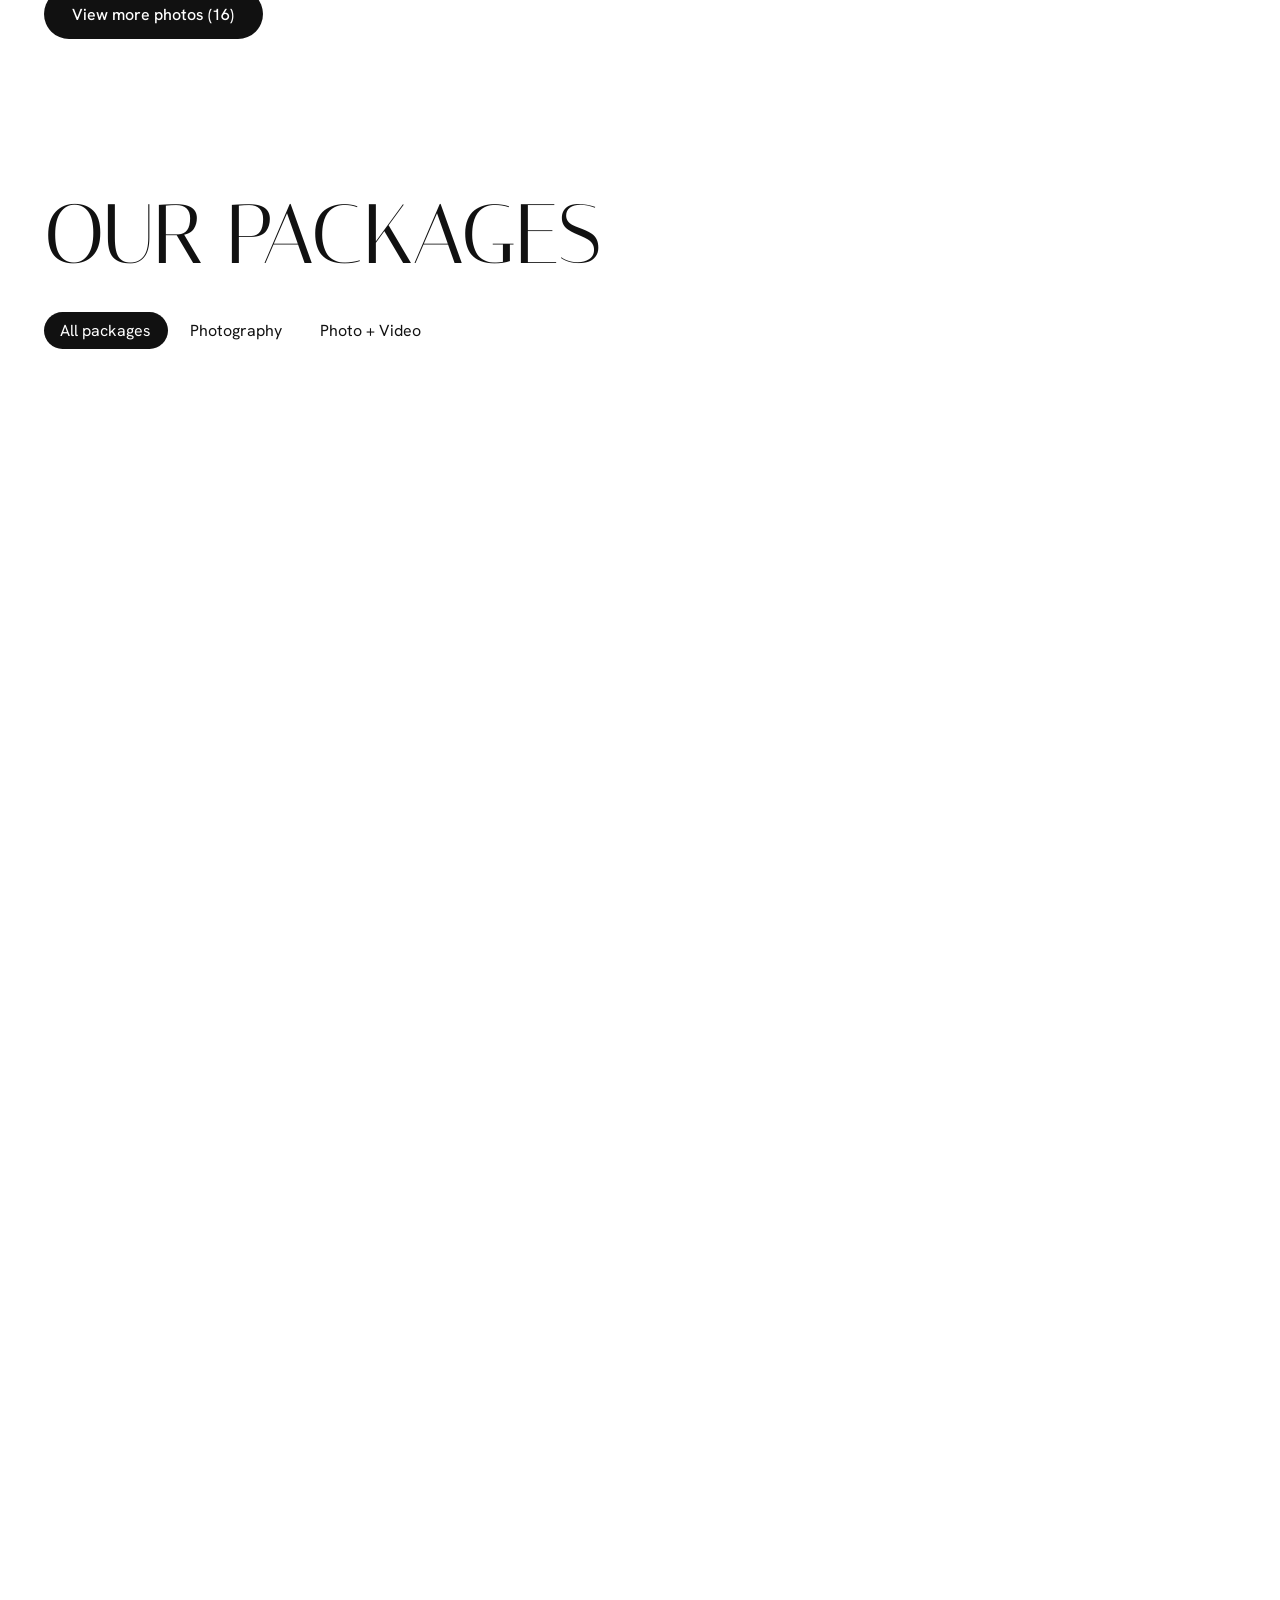
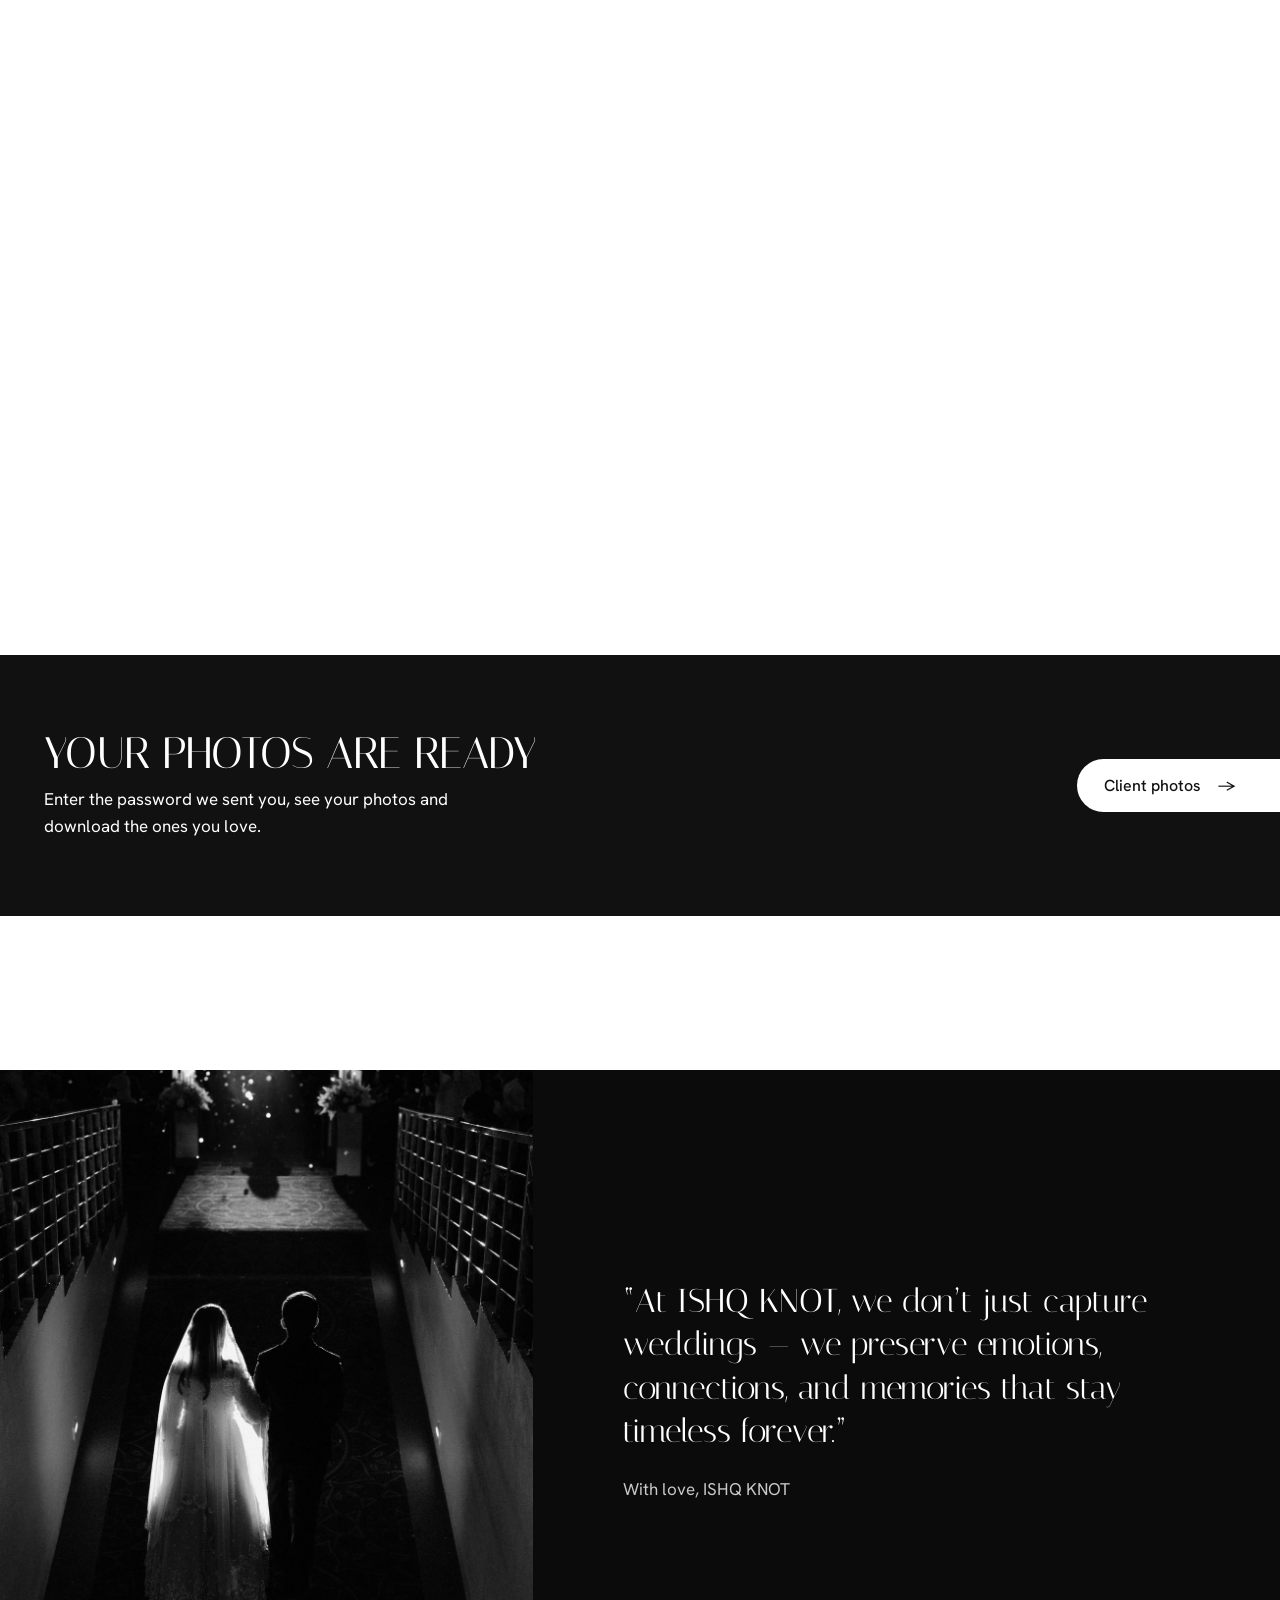
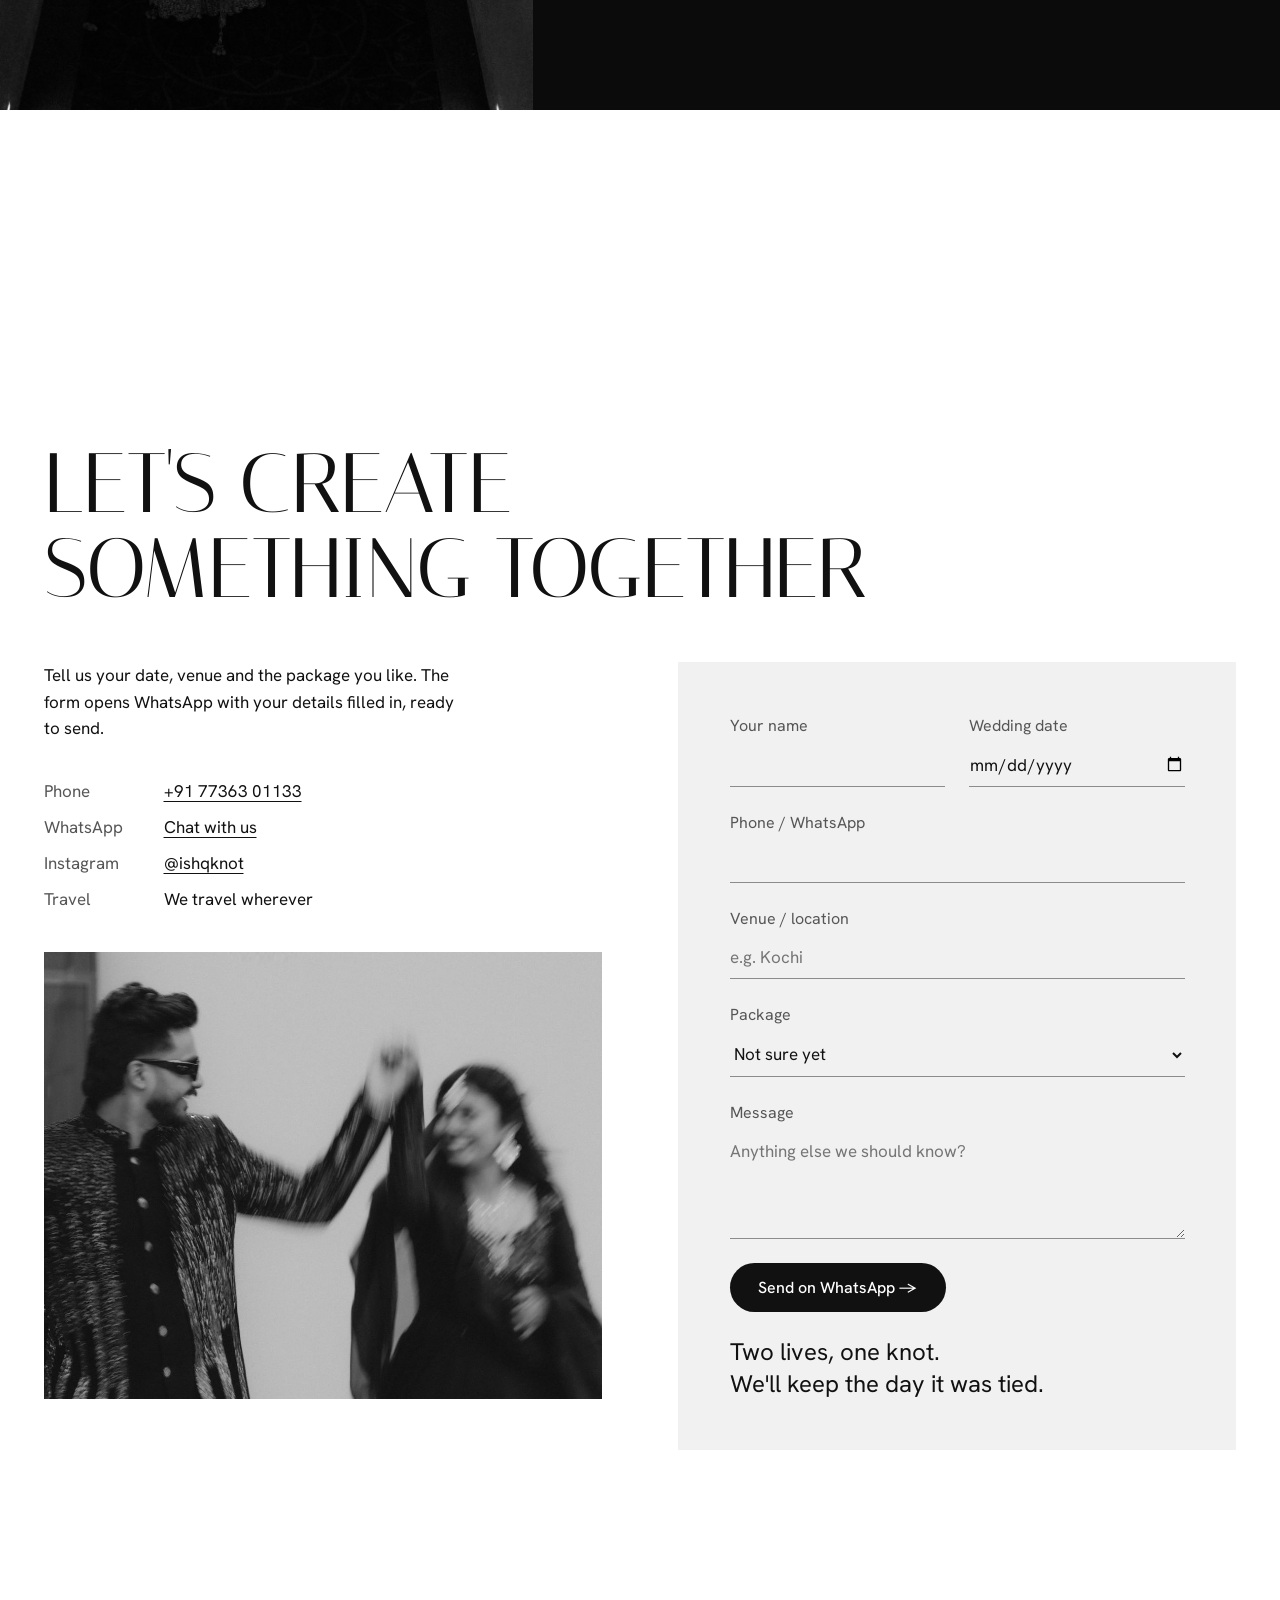
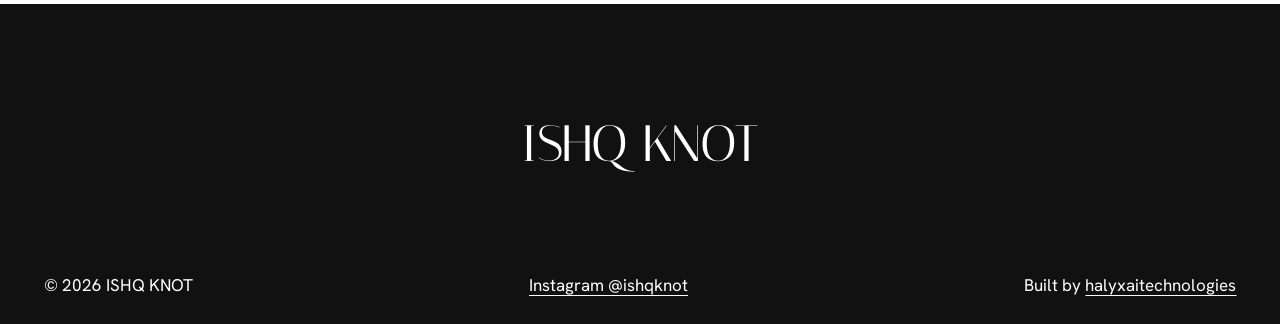
==== commit 69c8619b: "Redesign site in black and white, add Client Photos New editorial theme with an album-style first sc" ====
--- a/index.html
+++ b/index.html
@@ -7,155 +7,179 @@
   <meta name="description" content="ISHQ KNOT — wedding photography and films. Preserving emotions, elegance, and timeless memories through every frame.">
   <link rel="preconnect" href="https://fonts.googleapis.com">
   <link rel="preconnect" href="https://fonts.gstatic.com" crossorigin>
-  <link href="https://fonts.googleapis.com/css2?family=Cormorant+Garamond:ital,wght@0,400;0,600;1,400&family=Inter:wght@300;400;500&display=swap" rel="stylesheet">
-  <link rel="stylesheet" href="styles.css">
+  <link href="https://fonts.googleapis.com/css2?family=Hanken+Grotesk:wght@400;500&family=Italiana&display=swap" rel="stylesheet">
+  <link rel="stylesheet" href="styles.css?v=22">
 </head>
 <body>
 
   <header class="nav" id="nav">
-    <a href="#top" class="logo">ISHQ <span>KNOT</span></a>
+    <a href="#top" class="logo">ISHQ KNOT</a>
     <button class="nav-toggle" aria-label="Open menu" aria-expanded="false">
       <span></span><span></span>
     </button>
     <nav class="nav-links">
-      <a href="#work">Work</a>
       <a href="#about">About</a>
+      <a href="#work">Portfolio</a>
       <a href="#packages">Packages</a>
-      <a href="#contact" class="nav-cta">Book a shoot</a>
+      <a href="#contact">Contact</a>
+      <a href="/client-photos">Client Photos</a>
     </nav>
   </header>
 
   <main id="top">
 
-    <!-- Hero -->
-    <section class="hero">
+    <!-- The two strands that tie into a knot beside the booking form (drawn by script.js) -->
+    <svg class="strands" id="strands" aria-hidden="true"></svg>
+
+    <!-- Hero: a large photo on the left, the words on the right -->
+    <section class="hero" id="hero">
       <div class="hero-slides">
-        <div class="hero-slide active" data-title="Forehead to Forehead">
-          <img src="images/couple-forehead.jpg" alt="Bride and groom touching foreheads in golden light" style="object-position: center 28%">
-        </div>
-        <div class="hero-slide" data-title="Walking Together">
-          <img src="images/walking-together.jpg" alt="Bride and groom walking hand in hand in traditional Kerala wedding attire" style="object-position: center 55%" loading="lazy">
-        </div>
-        <div class="hero-slide" data-title="Grand Entrance">
-          <img src="images/grand-entrance.jpg" alt="Bride and groom making their grand entrance through confetti" style="object-position: center 35%" loading="lazy">
-        </div>
-        <div class="hero-slide" data-title="Under the Veil">
-          <img src="images/couple-veil-white.jpg" alt="Bride and groom under the bride's veil" style="object-position: center 25%" loading="lazy">
-        </div>
-        <div class="hero-slide" data-title="The Bride">
-          <img src="images/the-bride.jpg" alt="Bride in a red saree among flowers" style="object-position: center 45%" loading="lazy">
+        <div class="hero-panel">
+          <div class="hero-slide active">
+            <img src="images/couple-forehead.jpg" alt="Forehead to Forehead" style="object-position: center 28%">
+          </div>
         </div>
       </div>
       <div class="hero-content">
-        <p class="hero-crumb">Wedding Photography &amp; Films</p>
-        <h1>We capture your <em>best moments.</em></h1>
-        <span class="hero-rule"></span>
-        <p class="hero-sub">Preserving emotions, elegance, and timeless memories through every frame. We travel wherever.</p>
+        <h1><span>We capture your</span> <span>best moments</span></h1>
+        <p class="hero-sub">Wedding photography and films that preserve emotions, elegance and timeless memories. We travel wherever.</p>
         <div class="hero-actions">
-          <a href="#work" class="btn btn-ink">View portfolio</a>
-          <a href="#packages" class="hero-link">See packages</a>
-        </div>
-      </div>
-    </section>
-
-    <!-- Portfolio -->
-    <section class="section" id="work">
-      <div class="section-head">
-        <p class="eyebrow">Selected work</p>
-        <h2>Portfolio</h2>
-      </div>
-
-      <div class="filters" role="tablist">
-        <button class="filter active" data-filter="all">All</button>
-        <button class="filter" data-filter="couples">Couples</button>
-        <button class="filter" data-filter="brides">Brides</button>
-        <button class="filter" data-filter="moments">Moments</button>
-        <button class="filter" data-filter="celebrations">Celebrations</button>
-        <button class="filter" data-filter="prewedding">Pre-Wedding</button>
-      </div>
-
-      <div class="gallery" id="gallery"><!-- filled by script.js --></div>
-      <div class="gallery-more"><button class="btn btn-outline" id="gallery-more">View more photos</button></div>
+          <a href="#work" class="tab tab-dark">View portfolio <i>→</i></a>
+          <a href="#contact" class="tab tab-light">Book a shoot <i>→</i></a>
+        </div>
+      </div>
     </section>
 
     <!-- About -->
     <section class="section about" id="about">
-      <div class="about-img">
-        <img src="images/pure-joy.jpg" alt="Bride and groom laughing together" loading="lazy">
-      </div>
-      <div class="about-text">
-        <p class="eyebrow">About us</p>
-        <h2>Hi, we're ISHQ KNOT.</h2>
-        <p>We capture your best moments — the nervous laugh before the vows, henna drying on the bride's hands, the whole family on the dance floor. A good wedding photograph doesn't just show what the day looked like; it holds how it felt.</p>
-        <p>From engagements and mehndi nights to the wedding day itself, we document every chapter of your story in photos and film. And wherever you're celebrating, we'll be there — we travel wherever.</p>
-        <div class="stats">
-          <div><strong>8</strong><span>Wedding packages</span></div>
-          <div><strong>1 week</strong><span>Full delivery</span></div>
-          <div><strong>25 km</strong><span>Free travel</span></div>
-        </div>
-      </div>
+      <h2>Hi, we're ISHQ KNOT</h2>
+      <div class="about-row">
+        <div class="about-copy">
+          <p>We capture your best moments: the nervous laugh before the vows, henna drying on the bride's hands, the whole family on the dance floor.</p>
+        </div>
+        <div class="collage">
+          <figure><img src="images/tender-moment.jpg" alt="Groom kissing the bride's forehead" loading="lazy" style="object-position: center 22%"></figure>
+          <figure><img src="images/close.jpg" alt="Close portrait of a couple, faces touching" loading="lazy" style="object-position: center 30%"></figure>
+          <figure class="small"><img src="images/hand-in-hand.jpg" alt="Couple holding hands" loading="lazy" style="object-position: center 62%"></figure>
+          <figure><img src="images/little-blessings.jpg" alt="A baby being blessed with water" loading="lazy" style="object-position: center 25%"></figure>
+        </div>
+      </div>
+
+      <p class="line">A good wedding photograph doesn't just show what the day looked like; it holds how it felt.</p>
+
+      <div class="about-row flip">
+        <div class="collage">
+          <figure><img src="images/pure-joy.jpg" alt="Bride and groom laughing together" loading="lazy" style="object-position: center 12%"></figure>
+          <figure class="small"><img src="images/on-tiptoes.jpg" alt="Bride standing on tiptoes on the groom's feet" loading="lazy" style="object-position: center 72%"></figure>
+          <figure><img src="images/goodbyes.jpg" alt="Bride embracing a tearful family member" loading="lazy" style="object-position: center 42%"></figure>
+          <figure><img src="images/the-groom.jpg" alt="The groom smiling among leaves" loading="lazy" style="object-position: center 30%"></figure>
+        </div>
+        <div class="about-copy">
+          <p>From engagements and mehndi nights to the wedding day itself, we document every chapter of your story in photos and film. And wherever you're celebrating, we'll be there.</p>
+          <div class="stats">
+            <div><strong>8</strong><span>Wedding packages</span></div>
+            <div><strong>1 week</strong><span>Full delivery</span></div>
+            <div><strong>25 km</strong><span>Free travel</span></div>
+          </div>
+        </div>
+      </div>
+    </section>
+
+    <!-- Portfolio -->
+    <section class="section portfolio" id="work">
+      <div class="portfolio-head">
+        <h2>Portfolio</h2>
+        <p>Couples, brides, the moments in between and every celebration around them.</p>
+        <p>Every photo here is in black and white. Open one to see it in full colour.</p>
+      </div>
+
+      <div class="portfolio-bar">
+        <p class="line">Every chapter of your story</p>
+        <div class="filters" role="tablist">
+          <button class="filter active" data-filter="all">All</button>
+          <button class="filter" data-filter="couples">Couples</button>
+          <button class="filter" data-filter="brides">Brides</button>
+          <button class="filter" data-filter="moments">Moments</button>
+          <button class="filter" data-filter="celebrations">Celebrations</button>
+          <button class="filter" data-filter="prewedding">Pre-Wedding</button>
+        </div>
+      </div>
+
+      <div class="gallery" id="gallery"><!-- filled by script.js --></div>
+      <div class="gallery-more"><button class="btn" id="gallery-more">View more photos</button></div>
     </section>
 
     <!-- Packages -->
     <section class="section" id="packages">
-      <div class="section-head">
-        <p class="eyebrow">✨ Wedding Collections ✨</p>
-        <h2>Our Packages</h2>
-        <p class="section-sub">Every package includes edited photos, a shareable online album and all final files on a pendrive.</p>
+      <div class="packages-head">
+        <h2>Our packages</h2>
+        <p>Every package includes edited photos, a shareable online album and all final files on a pendrive.</p>
       </div>
       <div class="pkg-tabs" role="tablist">
-        <button class="pkg-tab active" data-pkg="all">All packages</button>
-        <button class="pkg-tab" data-pkg="photo">Photography</button>
-        <button class="pkg-tab" data-pkg="film">Photo + Video</button>
+        <button class="filter active" data-pkg="all">All packages</button>
+        <button class="filter" data-pkg="photo">Photography</button>
+        <button class="filter" data-pkg="film">Photo + Video</button>
       </div>
       <div class="packages" id="packages-grid"><!-- filled by script.js --></div>
     </section>
 
-    <!-- Terms & booking -->
-    <section class="terms">
-      <div class="terms-inner">
-        <div>
-          <p class="eyebrow">Booking &amp; payment</p>
-          <h2>How booking works</h2>
-          <ol class="pay-steps">
-            <li><strong>20%</strong><span>Advance</span><small>Confirms your date</small></li>
-            <li><strong>50%</strong><span>Event day</span><small>Paid on the wedding day</small></li>
-            <li><strong>30%</strong><span>Final</span><small>At final delivery</small></li>
-          </ol>
-        </div>
-        <div>
-          <p class="eyebrow">Terms &amp; conditions</p>
-          <ul class="terms-list">
-            <li>We require a minimum of 30 minutes for couple photos &amp; videos to create the best output.</li>
-            <li>Edited photos are shared within hours, and all soft-copy files are delivered within 1 week after the event.</li>
-            <li>Complimentary travel coverage up to 25 km; additional distance charges may apply.</li>
-            <li>Premium Experience: album printing begins after final photo selection by the client.</li>
-            <li>Drone, live streaming or additional crew are charged separately if requested.</li>
-          </ul>
-        </div>
-      </div>
-    </section>
-
-    <!-- Testimonial -->
+    <!-- Booking & terms -->
+    <section class="section terms" id="booking">
+      <h2>How booking works</h2>
+      <ol class="pay-steps">
+        <li style="--part: 2"><strong>20%</strong><span>Advance</span><small>Confirms your date</small></li>
+        <li style="--part: 5"><strong>50%</strong><span>Event day</span><small>Paid on the wedding day</small></li>
+        <li style="--part: 3"><strong>30%</strong><span>Final</span><small>At final delivery</small></li>
+      </ol>
+      <div class="terms-body">
+        <p class="line">Terms and conditions</p>
+        <ul class="terms-list">
+          <li>We require a minimum of 30 minutes for couple photos &amp; videos to create the best output.</li>
+          <li>Edited photos are shared within hours, and all soft-copy files are delivered within 1 week after the event.</li>
+          <li>Complimentary travel coverage up to 25 km; additional distance charges may apply.</li>
+          <li>Premium Experience: album printing begins after final photo selection by the client.</li>
+          <li>Drone, live streaming or additional crew are charged separately if requested.</li>
+        </ul>
+      </div>
+    </section>
+
+    <!-- Client photos -->
+    <section class="client-band">
+      <div>
+        <h2>Your photos are ready</h2>
+        <p>Enter the password we sent you, see your photos and download the ones you love.</p>
+      </div>
+      <a class="tab tab-light" href="/client-photos">Client photos <i>→</i></a>
+    </section>
+
+    <!-- Promise -->
     <section class="quote">
+      <div class="quote-photo">
+        <img src="images/into-the-light.jpg" alt="Bride and groom in silhouette walking into the light" loading="lazy" style="object-position: center 72%">
+      </div>
       <blockquote>
         “At ISHQ KNOT, we don’t just capture weddings — we preserve emotions, connections, and memories that stay timeless forever.”
-        <cite>— With love, ISHQ KNOT</cite>
+        <cite>With love, ISHQ KNOT</cite>
       </blockquote>
     </section>
+
+    <!-- Where the two strands tie -->
+    <div class="knot-slot" id="knot-slot"></div>
 
     <!-- Contact -->
     <section class="section contact" id="contact">
+      <h2>Let's create something together</h2>
       <div class="contact-info">
-        <p class="eyebrow">Get in touch</p>
-        <h2>Let's create something together.</h2>
-        <p>Tell us your date, venue and the package you like — the form opens WhatsApp with your details filled in, ready to send.</p>
+        <p>Tell us your date, venue and the package you like. The form opens WhatsApp with your details filled in, ready to send.</p>
         <ul class="contact-list">
           <li><span>Phone</span><a href="tel:+917736301133">+91 77363 01133</a></li>
           <li><span>WhatsApp</span><a href="https://wa.me/917736301133" target="_blank" rel="noopener">Chat with us</a></li>
           <li><span>Instagram</span><a href="https://www.instagram.com/ishqknot/" target="_blank" rel="noopener">@ishqknot</a></li>
-          <li><span>Travel</span>We travel wherever ✈︎</li>
+          <li><span>Travel</span>We travel wherever</li>
         </ul>
+        <div class="contact-photo">
+          <img src="images/first-dance.jpg" alt="Couple dancing, the groom twirling the bride by the hand" loading="lazy" style="object-position: center 20%">
+        </div>
       </div>
       <form class="contact-form" id="contact-form">
         <div class="row">
@@ -171,15 +195,19 @@
         </label>
         <label>Message<textarea name="message" rows="4" placeholder="Anything else we should know?"></textarea></label>
         <input type="text" name="website" tabindex="-1" autocomplete="off" aria-hidden="true" style="position:absolute;left:-9999px">
-        <button type="submit" class="btn btn-dark">Send on WhatsApp</button>
+        <button type="submit" class="btn">Send on WhatsApp <i>→</i></button>
+        <p class="line contact-line"><span>Two lives, one knot.</span> <span>We'll keep the day it was tied.</span></p>
       </form>
     </section>
   </main>
 
   <footer class="footer">
-    <p>© <span id="year"></span> ISHQ KNOT</p>
-    <a href="https://www.instagram.com/ishqknot/" target="_blank" rel="noopener">Instagram @ishqknot</a>
-    <p>Built by <a href="https://halyxaitechnologies.in" target="_blank" rel="noopener">halyxaitechnologies</a></p>
+    <p class="footer-name">ISHQ KNOT</p>
+    <div class="footer-row">
+      <p>© <span id="year"></span> ISHQ KNOT</p>
+      <a href="https://www.instagram.com/ishqknot/" target="_blank" rel="noopener">Instagram @ishqknot</a>
+      <p>Built by <a href="https://halyxaitechnologies.in" target="_blank" rel="noopener">halyxaitechnologies</a></p>
+    </div>
   </footer>
 
   <!-- Lightbox -->
@@ -193,6 +221,6 @@
     <button class="lb-next" aria-label="Next">›</button>
   </div>
 
-  <script src="script.js"></script>
+  <script src="script.js?v=11"></script>
 </body>
 </html>
--- a/styles.css
+++ b/styles.css
@@ -1,320 +1,329 @@
 :root {
-  --bg: #f5efe6;
-  --surface: #ffffff;
-  --text: #1c1b19;
-  --muted: #6f6b64;
-  --line: #e3dfd8;
-  --accent: #b08d57;
-  --wine: #5c1119;
-  --wine-deep: #43090f;
-  --dark: #141413;
-  --serif: "Cormorant Garamond", Georgia, serif;
-  --sans: "Inter", system-ui, sans-serif;
-  --max: 1200px;
+  --ground: #ffffff;
+  --tone: #f1f1f1;
+  --ink: #111111;
+  --muted: #565656;
+  --strand: #a8a8a8;
+  --display: "Italiana", "Bodoni 72", Didot, Georgia, serif;
+  --text: "Hanken Grotesk", system-ui, sans-serif;
+  --t-small: 1rem;
+  --t-body: 1.0625rem;
+  --t-lead: 1.5rem;
+  --t-line: clamp(1.5rem, 2.6vw, 2.25rem);
+  --t-h3: clamp(2rem, 3.4vw, 3rem);
+  --t-h2: clamp(2.3rem, 6.6vw, 6.4rem);
+  --gutter: max(clamp(1rem, 3.4vw, 3rem), calc((100vw - 1560px) / 2));
+  --gap: clamp(5.5rem, 12vw, 11rem);
+  /* Every photo on the page goes through this. Set to `none` to show the site in colour. */
+  --photo: grayscale(1) contrast(1.05);
+  --ease: cubic-bezier(.2, .7, .2, 1);
 }
 
 * { box-sizing: border-box; margin: 0; padding: 0; }
-html { scroll-behavior: smooth; }
+html { scroll-behavior: smooth; scroll-padding-top: 4rem; }
 body {
-  font-family: var(--sans);
-  font-weight: 300;
-  background: var(--bg);
-  color: var(--text);
-  line-height: 1.7;
+  font-family: var(--text);
+  font-size: var(--t-body);
+  background: var(--ground);
+  color: var(--ink);
+  line-height: 1.55;
   -webkit-font-smoothing: antialiased;
 }
 img { display: block; max-width: 100%; }
 a { color: inherit; text-decoration: none; }
-
-h1, h2, h3 { font-family: var(--serif); font-weight: 400; line-height: 1.1; }
-h2 { font-size: clamp(2.2rem, 5vw, 3.4rem); }
-h3 { font-size: 1.8rem; }
-em { font-style: italic; color: var(--accent); }
-
-.eyebrow {
-  font-size: .75rem;
-  letter-spacing: .25em;
+i { font-style: normal; display: inline-block; transition: transform .35s var(--ease); }
+:focus-visible { outline: 2px solid currentColor; outline-offset: 3px; }
+
+h1, h2 {
+  font-family: var(--display);
+  font-weight: 400;
   text-transform: uppercase;
-  color: var(--accent);
-  margin-bottom: .8rem;
-  font-weight: 500;
+  letter-spacing: -.01em;
+  line-height: 1;
+}
+h2 { font-size: var(--t-h2); }
+
+/* The underlined line that sits between photo groups */
+.line {
+  font-size: var(--t-line);
+  line-height: 1.3;
+  text-decoration: underline;
+  text-decoration-thickness: 1px;
+  text-underline-offset: .2em;
 }
 
 .btn {
   display: inline-block;
-  padding: .95rem 2.2rem;
-  border: 1px solid currentColor;
-  font-size: .8rem;
-  letter-spacing: .18em;
-  text-transform: uppercase;
-  transition: background .3s, color .3s;
+  padding: .9rem 1.8rem;
+  border: 0;
+  border-radius: 99px;
+  background: var(--ink);
+  color: var(--ground);
+  font: 500 var(--t-small) var(--text);
   cursor: pointer;
-  background: transparent;
-  font-family: var(--sans);
-}
-.btn:hover { background: #f2eee7; color: var(--dark); }
-.btn-dark { background: var(--wine); color: #fff; border-color: var(--wine); }
-.btn-dark:hover { background: var(--accent); border-color: var(--accent); color: #fff; }
+  transition: background .3s, transform .2s var(--ease);
+}
+.btn:hover { background: #3a3a3a; }
+.btn:hover i, .tab:hover i { transform: translateX(5px); }
+.btn:active, .tab:active { transform: scale(.97); }
 
 /* ---------- Nav ---------- */
 .nav {
   position: fixed; inset: 0 0 auto 0; z-index: 50;
   display: flex; align-items: center; justify-content: space-between;
-  padding: 1.4rem clamp(1rem, 4vw, 3rem);
-  color: var(--text);
-  transition: background .35s, padding .35s, color .35s;
-}
-.nav.scrolled {
-  background: rgba(245, 239, 230, .92);
-  backdrop-filter: blur(10px);
-  color: var(--text);
-  padding-block: .9rem;
-  border-bottom: 1px solid var(--line);
-}
-.logo { font-family: var(--serif); font-size: 1.7rem; font-weight: 600; letter-spacing: .08em; }
-.logo span { color: var(--accent); }
-.nav-links { display: flex; gap: 2.2rem; align-items: center; }
-.nav-links a {
-  font-size: .8rem; letter-spacing: .15em; text-transform: uppercase;
-  position: relative;
-}
-.nav-links a:not(.nav-cta)::after {
-  content: ""; position: absolute; left: 0; bottom: -4px;
-  width: 0; height: 1px; background: currentColor; transition: width .3s;
-}
-.nav-links a:hover::after { width: 100%; }
-.nav-cta { border: 1px solid currentColor; padding: .55rem 1.1rem; }
+  padding: 1.5rem var(--gutter);
+  color: var(--ink);
+  transition: background .35s, color .35s, padding .35s;
+}
+.nav.scrolled { background: var(--ground); color: var(--ink); padding-block: .9rem; }
+.logo { font-family: var(--display); font-size: var(--t-lead); letter-spacing: .04em; }
+.nav-links { display: flex; gap: clamp(1.5rem, 4vw, 3.4rem); align-items: center; }
+.nav-links a { font-size: var(--t-small); text-underline-offset: .3em; text-decoration-thickness: 1px; }
+.nav-links a:hover { text-decoration-line: underline; }
 .nav-toggle { display: none; background: none; border: 0; cursor: pointer; width: 28px; height: 20px; position: relative; color: inherit; }
 .nav-toggle span { position: absolute; left: 0; width: 100%; height: 1.5px; background: currentColor; transition: transform .3s, top .3s; }
 .nav-toggle span:first-child { top: 5px; }
 .nav-toggle span:last-child { top: 14px; }
 
+/* ---------- Strands ---------- */
+main { position: relative; overflow: clip; }
+main > section { position: relative; z-index: 1; }
+.strands { position: absolute; top: 0; left: 0; z-index: 0; pointer-events: none; overflow: visible; }
+.strands path { fill: none; stroke: var(--strand); stroke-width: 1.2; stroke-linecap: round; }
+.strands .strand { stroke-dasharray: 1 1; }
+.strands .knot, .strands .over { stroke: var(--ink); stroke-width: 1.5; opacity: 0; transition: opacity .9s; }
+.strands .over.halo { stroke: var(--ground); stroke-width: 9; stroke-linecap: butt; }
+.strands.tied .knot, .strands.tied .over { opacity: 1; }
+
 /* ---------- Hero ---------- */
-.hero {
-  position: relative; min-height: 100vh;
-  display: grid; grid-template-columns: 1fr 1fr; align-items: center; gap: clamp(2rem, 6vw, 6rem);
-  padding: 7rem clamp(1.5rem, 6vw, 6rem) 4rem;
-  background:
-    radial-gradient(ellipse at 75% 40%, rgba(176,141,87,.12), transparent 55%),
-    #f6f1e9;
-  color: #1c1b19; overflow: hidden;
-}
-.hero::after {  /* soft paper grain */
-  content: ""; position: absolute; inset: 0; pointer-events: none; opacity: .35; mix-blend-mode: multiply;
-  background-image: url("data:image/svg+xml,%3Csvg xmlns='http://www.w3.org/2000/svg' width='160' height='160'%3E%3Cfilter id='n'%3E%3CfeTurbulence type='fractalNoise' baseFrequency='.9' numOctaves='2' stitchTiles='stitch'/%3E%3CfeColorMatrix values='0 0 0 0 .45 0 0 0 0 .38 0 0 0 0 .3 0 0 0 .18 0'/%3E%3C/filter%3E%3Crect width='100%25' height='100%25' filter='url(%23n)'/%3E%3C/svg%3E");
-}
-
-/* Framed slideshow on the right */
-.hero-slides {
-  position: relative; grid-column: 2; grid-row: 1; justify-self: start;
-  height: min(calc(100vh - 12rem), 680px); aspect-ratio: 3/4; max-width: 100%;
-  animation: rise 1.2s .1s ease both;
-}
-.hero-slides::before {
-  content: ""; position: absolute; inset: 1.4rem -1.4rem -1.4rem 1.4rem;
-  border: 1px solid var(--accent);
-}
+/* An album page: a full-height photo on the left, the words on white on the right */
+.nav:not(.scrolled) .logo { color: #fff; }
+.hero { display: grid; grid-template-columns: minmax(0, 46%) 1fr; height: 100svh; min-height: 640px; background: var(--ground); color: var(--ink); overflow: hidden; }
+.hero-slides { position: relative; overflow: hidden; background: var(--tone); }
+.hero-panel { position: absolute; inset: 0; overflow: hidden; }
+.hero-panel::after { content: ""; position: absolute; inset: 0 0 auto; height: 24%; background: linear-gradient(to bottom, rgba(0, 0, 0, .5), transparent); }
 .hero-slide { position: absolute; inset: 0; opacity: 0; transition: opacity 1.4s ease; overflow: hidden; }
 .hero-slide.active { opacity: 1; }
 .hero-slide img {
   position: absolute; inset: 0; width: 100%; height: 100%; object-fit: cover;
+  filter: var(--photo);
   transform: scale(1.06); transition: transform 7s ease;
 }
 .hero-slide.active img { transform: scale(1); }
 
-/* Text */
-.hero-content { grid-column: 1; grid-row: 1; justify-self: end; max-width: 520px; position: relative; z-index: 1; animation: rise 1s ease both; }
-.hero-crumb { font: 500 .72rem var(--sans); letter-spacing: .32em; text-transform: uppercase; color: var(--accent); }
-.hero h1 { margin-top: 1.4rem; font-size: clamp(2.8rem, 5.4vw, 5rem); line-height: 1; font-weight: 400; }
-.hero h1 em { color: var(--wine); }
-.hero-rule { display: block; width: 70px; height: 1px; background: var(--accent); margin: 1.8rem 0; }
-.hero-sub { font-family: var(--serif); font-style: italic; font-size: clamp(1.1rem, 1.6vw, 1.3rem); line-height: 1.5; color: #6a6259; max-width: 420px; margin-bottom: 2.2rem; }
-.hero-actions { display: flex; align-items: center; gap: 1.8rem; flex-wrap: wrap; }
-.btn-ink { background: var(--wine); color: #f6f1e9; border-color: var(--wine); border-radius: 99px; padding: 1rem 2.2rem; }
-.btn-ink:hover { background: var(--accent); border-color: var(--accent); color: #fff; }
-.hero-link { font: 500 .78rem var(--sans); letter-spacing: .15em; text-transform: uppercase; border-bottom: 1px solid var(--accent); padding-bottom: .25rem; }
-.hero-link:hover { color: var(--wine); }
-
-@keyframes rise { from { opacity: 0; translate: 0 30px; } to { opacity: 1; translate: 0 0; } }
+.hero-content { display: flex; flex-direction: column; align-items: center; justify-content: center; text-align: center; padding: 5rem var(--gutter) 3rem; }
+.hero h1 span { display: block; white-space: nowrap; font-size: clamp(2.4rem, 4.8vw, 5.4rem); line-height: 1.06; animation: rise 1.1s var(--ease) both; }
+.hero-sub { max-width: 36ch; margin-top: 1.5rem; animation: rise 1.1s .12s var(--ease) both; }
+.hero-actions { display: flex; flex-wrap: wrap; justify-content: center; gap: .7rem; margin-top: 1.7rem; animation: rise 1.1s .24s var(--ease) both; }
+.hero-actions .tab { border-radius: 99px; padding: .9rem 1.5rem; }
+.hero-actions .tab-light { background: none; box-shadow: inset 0 0 0 1px var(--ink); }
+.hero-actions .tab-dark:hover { background: #3a3a3a; color: #fff; }
+.hero-actions .tab-light:hover { background: var(--ink); color: #fff; }
+
+.tab {
+  pointer-events: auto;
+  display: inline-flex; align-items: center; gap: 1.1rem;
+  padding: 1rem 1.7rem; font: 500 var(--t-small) var(--text); white-space: nowrap;
+  transition: background .3s, color .3s, transform .2s var(--ease);
+}
+.tab-dark { background: var(--ink); color: #fff; border-radius: 0 99px 99px 0; padding-left: var(--gutter); }
+.tab-light { background: #fff; color: var(--ink); border-radius: 99px 0 0 99px; padding-right: var(--gutter); }
+.tab-dark:hover { background: #fff; color: var(--ink); }
+.tab-light:hover { background: var(--ink); color: #fff; }
+
+@keyframes rise { from { opacity: 0; transform: translateY(26px); } to { opacity: 1; transform: none; } }
 
 /* ---------- Sections ---------- */
-.section { max-width: var(--max); margin: 0 auto; padding: clamp(4.5rem, 10vw, 8rem) clamp(1rem, 4vw, 2rem); }
-.section-head { text-align: center; margin-bottom: 3rem; }
-
-/* ---------- Gallery ---------- */
-.filters { display: flex; flex-wrap: wrap; justify-content: center; gap: .5rem 1.8rem; margin-bottom: 2.8rem; }
+.section { padding: var(--gap) var(--gutter) 0; }
+
+/* ---------- About ---------- */
+.about h2 { margin-bottom: clamp(2.5rem, 5vw, 4.5rem); }
+.about-row { display: grid; grid-template-columns: 4fr 8fr; gap: clamp(2rem, 5vw, 5rem); align-items: center; }
+.about-row.flip { grid-template-columns: 8fr 4fr; align-items: end; }
+.about-copy p { max-width: 34ch; }
+.line + .about-row { margin-top: clamp(2rem, 3vw, 3rem); }
+.about-row + .line { margin-top: clamp(3rem, 6vw, 5.5rem); max-width: 34ch; font-size: inherit; line-height: inherit; text-decoration: none; }
+
+.collage { display: grid; grid-template-columns: 1fr 1fr; gap: clamp(.5rem, 1vw, 1rem); }
+.collage figure { aspect-ratio: 1; overflow: hidden; }
+.collage figure.small { padding: 11%; }
+.collage img { width: 100%; height: 100%; object-fit: cover; filter: var(--photo); transition: filter .6s, transform 1.2s var(--ease); }
+.collage figure:hover img { filter: none; transform: scale(1.03); }
+
+.stats { display: grid; gap: 1.2rem; margin-top: 2.2rem; }
+.stats strong { display: block; font-family: var(--display); font-size: var(--t-h3); font-weight: 400; line-height: 1; }
+.stats span { color: var(--muted); }
+
+/* ---------- Portfolio ---------- */
+.portfolio-head { display: grid; grid-template-columns: repeat(12, 1fr); column-gap: 1rem; }
+.portfolio-head h2 { grid-column: 1 / -1; margin-bottom: 2.5rem; }
+.portfolio-head p { grid-column: 5 / span 4; max-width: 30ch; }
+.portfolio-head p + p { grid-column: 9 / span 4; margin-top: 2.8rem; }
+.portfolio-bar { display: flex; flex-wrap: wrap; align-items: baseline; justify-content: space-between; gap: 1rem 2rem; margin: clamp(2.5rem, 5vw, 4.5rem) 0 2rem; }
+
+.filters, .pkg-tabs { display: flex; flex-wrap: wrap; gap: .3rem; }
 .filter {
-  background: none; border: 0; cursor: pointer;
-  font-family: var(--sans); font-size: .8rem; letter-spacing: .15em; text-transform: uppercase;
-  color: var(--muted); padding: .3rem 0; border-bottom: 1px solid transparent;
-  transition: color .3s, border-color .3s;
-}
-.filter:hover { color: var(--text); }
-.filter.active { color: var(--text); border-color: var(--accent); }
-
-.gallery { display: grid; grid-template-columns: repeat(4, 1fr); gap: 1rem; }
-@media (max-width: 900px) { .gallery { grid-template-columns: repeat(2, 1fr); gap: .6rem; } }
+  background: none; border: 0; border-radius: 99px; cursor: pointer;
+  font: 400 var(--t-small) var(--text); color: var(--ink);
+  padding: .5rem 1.05rem; transition: background .3s, color .3s;
+}
+.filter:hover { background: var(--tone); }
+.filter.active { background: var(--ink); color: var(--ground); }
+
+/* A tight wall of mixed shapes that runs almost to the screen edges */
+.gallery { display: grid; grid-template-columns: repeat(var(--cols, 4), minmax(0, 1fr)); grid-auto-rows: var(--unit, 3px); column-gap: 4px; margin-inline: calc(var(--gutter) * -1 + 4px); }
 .gallery-item {
-  position: relative; aspect-ratio: 3/4; overflow: hidden; cursor: zoom-in;
-  background: var(--line);
-  animation: fadeIn .6s ease both;
-}
-.gallery-item img { width: 100%; height: 100%; object-fit: cover; object-position: center 30%; transition: transform .8s ease; }
-.gallery-item:hover img { transform: scale(1.05); }
-.gallery-item .caption {
-  position: absolute; inset: auto 0 0 0;
-  padding: 2rem 1.2rem 1rem;
-  background: linear-gradient(transparent, rgba(0,0,0,.65));
-  color: #fff; opacity: 0; transform: translateY(8px);
-  transition: opacity .4s, transform .4s;
-}
-.gallery-item:hover .caption, .gallery-item:focus-visible .caption { opacity: 1; transform: none; }
-.caption h4 { font-family: var(--serif); font-size: 1.35rem; font-weight: 400; }
-.caption span { font-size: .7rem; letter-spacing: .2em; text-transform: uppercase; opacity: .8; }
+  position: relative; min-height: 0; margin-bottom: 4px; overflow: hidden; cursor: zoom-in;
+  background: var(--tone);
+  animation: rise .7s var(--ease) both;
+}
 .gallery-item.hidden { display: none; }
-.gallery-more { text-align: center; margin-top: 2.5rem; }
+.gallery-photo { position: absolute; inset: 0; overflow: hidden; }
+.gallery-item img {
+  width: 100%; height: 100%; object-fit: cover; object-position: center 30%;
+  filter: var(--photo); transition: filter .6s, transform 1.2s var(--ease);
+}
+.gallery-item:hover img, .gallery-item:focus-visible img { filter: none; transform: scale(1.04); }
+.gallery-item:focus-visible { outline-offset: -5px; }
+
+/* The title appears over the photo on hover */
+.caption {
+  position: absolute; inset: auto 0 0; padding: 3rem 1rem .9rem; color: #fff;
+  background: linear-gradient(to top, rgba(0, 0, 0, .6), transparent);
+  opacity: 0; transition: opacity .4s;
+}
+.gallery-item:hover .caption, .gallery-item:focus-visible .caption { opacity: 1; }
+.caption h4 { font-family: var(--display); font-size: var(--t-lead); font-weight: 400; line-height: 1.15; }
+.caption span { display: block; margin-top: .2rem; font-size: var(--t-small); text-transform: capitalize; }
+
+.gallery-more { margin-top: 2.2rem; }
 .gallery-more[hidden] { display: none; }
-.btn-outline { color: var(--text); }
-.btn-outline:hover { background: var(--wine); border-color: var(--wine); color: #fff; }
-@keyframes fadeIn { from { opacity: 0; transform: translateY(12px); } to { opacity: 1; transform: none; } }
-
-/* ---------- About ---------- */
-.about { display: grid; grid-template-columns: 1fr 1.1fr; gap: clamp(2rem, 6vw, 5rem); align-items: center; }
-.about-img { position: relative; }
-.about-img::before {
-  content: ""; position: absolute; inset: 1.5rem -1.5rem -1.5rem 1.5rem;
-  border: 1px solid var(--accent); z-index: -1;
-}
-.about-img img { width: 100%; aspect-ratio: 4/5; object-fit: cover; object-position: center 20%; }
-.about-text h2 { margin-bottom: 1.5rem; }
-.about-text p + p { margin-top: 1rem; }
-.about-text p:not(.eyebrow) { color: var(--muted); }
-.stats { display: flex; gap: 2.5rem; margin-top: 2.5rem; padding-top: 2rem; border-top: 1px solid var(--line); }
-.stats strong { display: block; font-family: var(--serif); font-size: 2.6rem; font-weight: 400; line-height: 1; }
-.stats span { font-size: .75rem; letter-spacing: .12em; text-transform: uppercase; color: var(--muted); }
 
 /* ---------- Packages ---------- */
-.section-sub { max-width: 560px; margin: 1rem auto 0; color: var(--muted); }
-.pkg-tabs { display: flex; flex-wrap: wrap; justify-content: center; gap: .5rem; margin-bottom: 2.8rem; }
-.pkg-tab {
-  background: none; border: 1px solid var(--line); cursor: pointer; border-radius: 99px;
-  font-family: var(--sans); font-size: .75rem; letter-spacing: .12em; text-transform: uppercase;
-  color: var(--muted); padding: .6rem 1.3rem; transition: all .3s;
-}
-.pkg-tab:hover { color: var(--text); border-color: var(--text); }
-.pkg-tab.active { background: var(--wine); border-color: var(--wine); color: #fff; }
-
-.packages { display: grid; grid-template-columns: repeat(auto-fill, minmax(270px, 1fr)); gap: 1.5rem; }
+.packages-head { display: grid; grid-template-columns: 8fr 4fr; gap: 1.5rem 2rem; align-items: end; }
+.packages-head p { max-width: 36ch; }
+.pkg-tabs { margin: 2.2rem 0 1.6rem; }
+
+.packages { display: grid; gap: .4rem; }
 .pkg {
-  position: relative; display: flex; flex-direction: column;
-  background: var(--surface); padding: 2.2rem 1.9rem 1.9rem;
-  border: 1px solid var(--line);
-  transition: transform .35s, box-shadow .35s;
-  animation: fadeIn .6s ease both;
-}
-.pkg:hover { transform: translateY(-6px); box-shadow: 0 18px 40px rgba(0,0,0,.07); }
+  display: grid; grid-template-columns: 3.4fr 3.2fr 3.6fr auto; gap: 1rem clamp(1.5rem, 3vw, 3rem);
+  padding: clamp(1.5rem, 2.6vw, 2.4rem) clamp(1.2rem, 2.6vw, 2.4rem);
+  background: var(--tone);
+  transition: background .35s;
+}
+.pkg:hover { background: #e8e8e8; }
 .pkg.hidden { display: none; }
-.pkg-num { font-size: .7rem; letter-spacing: .22em; text-transform: uppercase; color: var(--accent); font-weight: 500; }
-.pkg h3 { font-size: 2.1rem; margin: .3rem 0 .4rem; }
-.pkg-title { font-weight: 400; line-height: 1.45; }
-.pkg-quote { font-family: var(--serif); font-style: italic; font-size: 1.1rem; color: var(--muted); line-height: 1.4; margin-top: .9rem; }
-.pkg-label {
-  margin-top: 1.4rem; padding-top: 1rem; border-top: 1px solid var(--line);
-  font-size: .68rem; letter-spacing: .2em; text-transform: uppercase; color: var(--muted); font-weight: 500;
-}
-.pkg-team { margin-top: .35rem; font-weight: 400; }
-.pkg-group { margin-top: .8rem; font-family: var(--serif); font-size: 1.15rem; font-style: italic; color: var(--accent); }
-.pkg ul { list-style: none; margin-top: .4rem; }
-.pkg li { position: relative; padding: .22rem 0 .22rem 1.3rem; font-size: .93rem; }
-.pkg li::before { content: "✓"; position: absolute; left: 0; color: var(--accent); font-size: .85rem; }
-.pkg-foot {
-  margin-top: auto; padding-top: 1.6rem;
-  display: flex; align-items: center; justify-content: space-between; gap: 1rem; flex-wrap: wrap;
-}
-.pkg-price { font-family: var(--serif); font-size: 1.5rem; }
-.pkg-foot .btn { padding: .75rem 1.4rem; }
-
-.pkg.featured { background: var(--wine); color: #f5efe6; border-color: var(--wine); }
-.pkg.featured .pkg-quote, .pkg.featured .pkg-label { color: #d9b9b0; }
-.pkg.featured .pkg-label { border-color: #7a2a31; }
-.pkg-badge {
-  position: absolute; top: -.75rem; right: 1.5rem;
-  background: var(--accent); color: #fff; padding: .3rem .8rem;
-  font-size: .65rem; letter-spacing: .18em; text-transform: uppercase; font-weight: 500;
-}
-.btn-light { background: #f2eee7; color: var(--dark); border-color: #f2eee7; }
-.btn-light:hover { background: var(--accent); border-color: var(--accent); color: #fff; }
-@media (min-width: 900px) { .pkg.featured { grid-column: span 2; } }
-
-/* ---------- Terms & booking ---------- */
-.terms { background: #efeae2; padding: clamp(4rem, 9vw, 6.5rem) clamp(1rem, 4vw, 2rem); }
-.terms-inner { max-width: var(--max); margin: 0 auto; display: grid; grid-template-columns: 1fr 1fr; gap: clamp(2.5rem, 6vw, 5rem); }
-.terms h2 { margin-bottom: 2rem; }
-.pay-steps { list-style: none; display: grid; grid-template-columns: repeat(3, 1fr); gap: 1rem; counter-reset: step; }
-.pay-steps li { background: var(--surface); padding: 1.4rem 1.1rem; border-top: 2px solid var(--accent); }
-.pay-steps strong { display: block; font-family: var(--serif); font-size: 2.6rem; font-weight: 400; line-height: 1; }
-.pay-steps span { display: block; margin-top: .5rem; font-size: .75rem; letter-spacing: .15em; text-transform: uppercase; font-weight: 500; }
-.pay-steps small { display: block; margin-top: .3rem; color: var(--muted); font-size: .85rem; }
-.terms-list { list-style: none; }
-.terms-list li { padding: .9rem 0 .9rem 1.6rem; border-bottom: 1px solid #ddd6cb; position: relative; color: #4a4741; }
-.terms-list li::before { content: "◆"; position: absolute; left: 0; top: .95rem; color: var(--accent); font-size: .6rem; }
-
-/* ---------- Quote ---------- */
+.pkg h3 { font-family: var(--display); font-size: var(--t-h3); font-weight: 400; line-height: 1.05; }
+.pkg-title { margin-top: .5rem; max-width: 30ch; }
+.pkg-price { margin-top: .9rem; color: var(--muted); }
+.pkg-quote { margin-top: .9rem; font-family: var(--display); font-size: var(--t-lead); line-height: 1.25; }
+.pkg-label { font-weight: 500; }
+.pkg-team { margin-bottom: 0; }
+.pkg ul { list-style: none; margin-top: .2rem; }
+.pkg li { padding: .08rem 0; }
+.pkg-foot { align-self: end; }
+
+.pkg.featured {
+  grid-template-columns: 4fr 8fr; gap: 0; padding: 0; margin-top: 1.2rem;
+  background: var(--ink); color: var(--ground);
+}
+.pkg.featured:hover { background: var(--ink); }
+.pkg-photo { min-height: 100%; overflow: hidden; }
+.pkg-photo img { width: 100%; height: 100%; object-fit: cover; object-position: center 35%; filter: var(--photo); }
+.pkg-feature { padding: clamp(2rem, 4vw, 4rem); display: flex; flex-direction: column; gap: 1.8rem; }
+.pkg.featured h3 { font-size: var(--t-h2); }
+.pkg.featured .pkg-price { color: #c9c9c9; }
+.pkg-groups { display: grid; grid-template-columns: repeat(3, 1fr); gap: 1.5rem 2rem; }
+.pkg-group { font-family: var(--display); font-size: var(--t-lead); line-height: 1.2; margin-bottom: .4rem; }
+.pkg-feature-foot { display: flex; flex-wrap: wrap; align-items: center; justify-content: space-between; gap: 1rem 2rem; margin-top: auto; }
+.pkg.featured .btn { background: var(--ground); color: var(--ink); }
+.pkg.featured .btn:hover { background: #d9d9d9; }
+
+/* ---------- Booking & terms ---------- */
+.terms h2 { margin-bottom: clamp(2rem, 4vw, 3.5rem); }
+.pay-steps { list-style: none; display: grid; grid-template-columns: 2fr 5fr 3fr; min-height: 15rem; }
+.pay-steps li { padding: clamp(1rem, 2vw, 1.8rem); display: flex; flex-direction: column; justify-content: flex-end; }
+.pay-steps li:nth-child(1) { background: var(--ink); color: var(--ground); }
+.pay-steps li:nth-child(2) { background: var(--tone); }
+.pay-steps li:nth-child(3) { background: #d6d6d6; }
+.pay-steps strong { font-family: var(--display); font-size: var(--t-h2); font-weight: 400; line-height: 1; }
+.pay-steps span { display: block; margin-top: .6rem; font-weight: 500; }
+.pay-steps small { display: block; font-size: var(--t-small); }
+.terms-body { display: grid; grid-template-columns: 4fr 8fr; gap: 1.5rem clamp(2rem, 5vw, 5rem); margin-top: clamp(3rem, 6vw, 5.5rem); }
+.terms-list { list-style: none; columns: 2; column-gap: clamp(1.5rem, 3vw, 3rem); }
+.terms-list li { break-inside: avoid; padding-bottom: 1.2rem; }
+
+/* ---------- Promise ---------- */
 .quote {
-  background: var(--wine); color: #f5efe6;
-  padding: clamp(4rem, 10vw, 7rem) 1.5rem; text-align: center;
-}
+  margin-top: var(--gap);
+  display: grid; grid-template-columns: 5fr 7fr; align-items: center;
+  background: #0b0b0b; color: var(--ground);
+}
+.quote-photo { aspect-ratio: 5 / 6; overflow: hidden; }
+.quote-photo img { width: 100%; height: 100%; object-fit: cover; filter: var(--photo); }
 .quote blockquote {
-  max-width: 820px; margin: 0 auto;
-  font-family: var(--serif); font-style: italic;
-  font-size: clamp(1.6rem, 3.5vw, 2.4rem); line-height: 1.35;
-}
-.quote cite {
-  display: block; margin-top: 1.6rem;
-  font-family: var(--sans); font-style: normal; font-size: .8rem;
-  letter-spacing: .2em; text-transform: uppercase; color: var(--accent);
-}
+  padding: clamp(2.5rem, 7vw, 7rem);
+  font-family: var(--display);
+  font-size: var(--t-line); line-height: 1.3;
+}
+.quote cite { display: block; margin-top: 1.6rem; font: 400 var(--t-body) var(--text); color: #c9c9c9; }
 
 /* ---------- Contact ---------- */
-.contact { display: grid; grid-template-columns: 1fr 1.2fr; gap: clamp(2rem, 6vw, 5rem); }
-.contact-info h2 { margin-bottom: 1.2rem; }
-.contact-info > p:not(.eyebrow) { color: var(--muted); }
+.knot-slot { height: clamp(15rem, 26vw, 23rem); }
+.contact { display: grid; grid-template-columns: 1fr 1fr; gap: clamp(2rem, 6vw, 6rem); align-items: start; padding-top: 0; padding-bottom: var(--gap); }
+.contact h2 { grid-column: 1 / -1; text-wrap: balance; margin-bottom: clamp(-2rem, -2vw, -.5rem); }
+.contact-info > p { max-width: 42ch; }
 .contact-list { list-style: none; margin-top: 2rem; }
-.contact-list li { padding: .9rem 0; border-bottom: 1px solid var(--line); display: flex; gap: 1rem; flex-wrap: wrap; }
-.contact-list span { width: 6.5rem; font-size: .75rem; letter-spacing: .15em; text-transform: uppercase; color: var(--muted); padding-top: .15rem; }
-.contact-list a:hover { color: var(--accent); }
-
-.contact-form { display: grid; gap: 1.3rem; background: var(--surface); padding: clamp(1.5rem, 4vw, 2.8rem); border: 1px solid var(--line); }
-.contact-form .row { display: grid; grid-template-columns: 1fr 1fr; gap: 1.3rem; }
-.contact-form label { display: grid; gap: .4rem; font-size: .75rem; letter-spacing: .12em; text-transform: uppercase; color: var(--muted); }
+.contact-list li { padding: .3rem 0; display: flex; gap: 1rem; }
+.contact-list span { width: 6.5rem; color: var(--muted); flex: none; }
+.contact-list a { text-decoration: underline; text-decoration-thickness: 1px; text-underline-offset: .25em; transition: color .3s; }
+.contact-list a:hover { color: var(--muted); }
+.contact-photo { margin-top: 2.2rem; aspect-ratio: 5 / 4; overflow: hidden; }
+.contact-photo img { width: 100%; height: 100%; object-fit: cover; filter: var(--photo); }
+
+.contact-form { display: grid; gap: 1.5rem; grid-template-rows: repeat(6, auto) 1fr; align-self: stretch; background: var(--tone); padding: clamp(1.5rem, 4vw, 3.2rem); }
+.contact-line { align-self: end; font-size: var(--t-lead); text-decoration: none; }
+.contact-line span { display: block; }
+.contact-form .row { display: grid; grid-template-columns: 1fr 1fr; gap: 1.5rem; }
+.contact-form label { display: grid; gap: .3rem; color: var(--muted); font-size: var(--t-small); }
 .contact-form input, .contact-form select, .contact-form textarea {
-  font: 400 1rem var(--sans); color: var(--text);
-  padding: .7rem 0; border: 0; border-bottom: 1px solid var(--line);
+  font: 400 var(--t-body) var(--text); color: var(--ink);
+  padding: .6rem 0; border: 0; border-bottom: 1px solid #8c8c8c;
   background: transparent; outline: none; resize: vertical;
-  transition: border-color .3s; border-radius: 0;
-}
-.contact-form input:focus, .contact-form select:focus, .contact-form textarea:focus { border-color: var(--accent); }
+  transition: border-color .3s; border-radius: 0; width: 100%;
+}
+.contact-form input:focus, .contact-form select:focus, .contact-form textarea:focus { border-color: var(--ink); border-bottom-width: 2px; padding-bottom: calc(.6rem - 1px); }
 .contact-form .btn { justify-self: start; }
 
+.client-band {
+  display: flex; align-items: center; justify-content: space-between; gap: 2rem;
+  padding: clamp(3rem, 6vw, 5.5rem) 0 clamp(3rem, 6vw, 5.5rem) var(--gutter);
+  background: var(--ink); color: var(--ground); position: relative; z-index: 1;
+}
+.client-band h2 { font-size: var(--t-h3); }
+.client-band p { margin-top: .7rem; max-width: 44ch; }
+.client-band .tab { flex: none; }
+
 /* ---------- Footer ---------- */
-.footer {
-  display: flex; justify-content: space-between; flex-wrap: wrap; gap: 1rem;
-  padding: 2rem clamp(1rem, 4vw, 3rem); border-top: 1px solid var(--line);
-  font-size: .8rem; color: var(--muted);
-}
-.footer a:hover { color: var(--accent); }
-
-/* ---------- Lightbox ---------- */
+.footer { background: var(--ink); color: var(--ground); padding: clamp(4.5rem, 8vw, 8rem) var(--gutter) 1.6rem; overflow: hidden; }
+.footer-name {
+  font-family: var(--display); line-height: min(6vw, 7rem); white-space: nowrap; text-align: center;
+  font-size: min(4vw, 4.5rem); letter-spacing: -.01em;
+}
+.footer-row { display: flex; justify-content: space-between; flex-wrap: wrap; gap: .5rem 2rem; margin-top: clamp(3.5rem, 7vw, 7rem); }
+.footer-row a { text-decoration: underline; text-decoration-thickness: 1px; text-underline-offset: .25em; }
+
+/* ---------- Lightbox (photos show in full colour here) ---------- */
 .lightbox {
   position: fixed; inset: 0; z-index: 100;
-  background: rgba(10,10,10,.95);
+  background: rgba(10, 10, 10, .96);
   display: flex; align-items: center; justify-content: center;
-  opacity: 0; pointer-events: none; transition: opacity .35s;
-}
-.lightbox.open { opacity: 1; pointer-events: auto; }
+  opacity: 0; visibility: hidden; transition: opacity .35s, visibility .35s;
+}
+.lightbox.open { opacity: 1; visibility: visible; }
 .lightbox figure { max-width: 88vw; max-height: 86vh; text-align: center; }
 .lightbox img { max-width: 88vw; max-height: 80vh; object-fit: contain; margin: 0 auto; }
-.lightbox figcaption { color: #ddd; margin-top: 1rem; font-family: var(--serif); font-size: 1.3rem; }
+.lightbox figcaption { color: #e6e6e6; margin-top: 1rem; font-family: var(--display); font-size: var(--t-lead); }
 .lightbox button {
   position: absolute; background: none; border: 0; color: #fff; cursor: pointer;
   font-size: 3rem; line-height: 1; padding: 1rem; opacity: .7; transition: opacity .2s;
@@ -325,42 +334,92 @@
 .lb-next { right: .5rem; top: 50%; transform: translateY(-50%); }
 
 /* ---------- Reveal on scroll ---------- */
-.reveal { opacity: 0; transform: translateY(30px); transition: opacity .9s ease, transform .9s ease; }
+.reveal {
+  opacity: 0; transform: translateY(24px);
+  transition: opacity .9s var(--ease), transform .9s var(--ease);
+  transition-delay: calc(var(--i, 0) * 75ms);
+}
 .reveal.visible { opacity: 1; transform: none; }
 
 /* ---------- Responsive ---------- */
+@media (max-width: 1100px) {
+  .tab, .tab-dark, .tab-light { border-radius: 99px; padding: .85rem 1.4rem; }
+  .pkg { grid-template-columns: 1fr 1fr; }
+  .pkg-foot { grid-column: 2; justify-self: end; }
+  .pkg.featured { grid-template-columns: 1fr; }
+  .pkg-photo { aspect-ratio: 16 / 10; min-height: 0; }
+}
 @media (max-width: 860px) {
   .nav-toggle { display: block; z-index: 2; }
   .nav-links {
-    position: fixed; inset: 0; flex-direction: column; justify-content: center; gap: 2rem;
-    background: var(--bg); color: var(--text);
+    position: fixed; inset: 0; flex-direction: column; justify-content: center; gap: 1.6rem;
+    background: var(--ground); color: var(--ink);
     transform: translateX(100%); transition: transform .45s ease;
   }
-  .nav-links a { font-size: 1rem; }
-  /* backdrop-filter would trap the fixed menu inside the nav bar */
-  .nav.menu-open { color: var(--text); backdrop-filter: none; }
+  .nav-links a { font-family: var(--display); font-size: 2.4rem; }
+  .nav.menu-open { color: var(--ink); }
   .nav.menu-open .nav-links { transform: none; }
   .nav.menu-open .nav-toggle span:first-child { top: 9px; transform: rotate(45deg); }
   .nav.menu-open .nav-toggle span:last-child { top: 9px; transform: rotate(-45deg); }
-  .about, .contact, .terms-inner { grid-template-columns: 1fr; }
-  .hero { grid-template-columns: 1fr; padding-top: 6rem; gap: 2.4rem; text-align: center; }
-  .hero-slides { grid-column: 1; grid-row: 1 / span 1; justify-self: center; height: auto; width: min(76vw, 360px); }
-  .hero-slides::before { inset: .9rem -.9rem -.9rem .9rem; }
-  .hero-content { grid-column: 1; justify-self: center; }
-  .hero-content { grid-row: 2; }
-  .hero-rule { margin: 1.4rem auto; }
-  .hero-sub { margin-inline: auto; }
-  .hero-actions { justify-content: center; }
-  .hero h1 { font-size: clamp(2.5rem, 11vw, 3.6rem); }
-  .hero-sub { margin: 1.3rem 0 1.8rem; }
-  .about-img { max-width: 440px; margin-right: 1.5rem; }
-}
-@media (max-width: 520px) {
-  .contact-form .row, .pay-steps { grid-template-columns: 1fr; }
-  .stats { gap: 1.5rem; }
-  .stats strong { font-size: 2rem; }
+
+  /* The join turns sideways: one photo above the other, title across it */
+  .tab, .tab-dark, .tab-light { padding: .8rem 1.1rem; gap: .6rem; }
+
+  .about-row, .about-row.flip { grid-template-columns: 1fr; }
+  .about-row.flip .collage { order: 1; }
+  .about-copy p { max-width: 42ch; }
+  .stats { grid-template-columns: repeat(3, auto); justify-content: space-between; gap: 1rem; }
+  .portfolio-head { display: block; }
+  .portfolio-head p { max-width: none; }
+  .portfolio-head p + p { margin-top: .8rem; }
+  .portfolio-bar { display: block; }
+  .filters { margin-top: 1rem; }
+  .packages-head { grid-template-columns: 1fr; }
+  .terms-body { grid-template-columns: 1fr; }
+  .quote { grid-template-columns: 1fr; }
+  .quote-photo { aspect-ratio: 4 / 3; }
+  .contact { grid-template-columns: 1fr; }
+  .contact h2 { font-size: 8.4vw; margin-bottom: 0; }
+  :root { --strand: #c6c6c6; }
+
+  /* Two columns of plain photo-and-title tiles */
+}
+@media (min-width: 621px) and (max-width: 860px) {
+  .contact-info { display: grid; grid-template-columns: 1fr 1fr; gap: 0 2rem; }
+  .contact-list { margin-top: 0; }
+  .contact-photo { grid-column: 1 / -1; aspect-ratio: 16 / 9; }
+}
+@media (max-width: 620px) {
+  .client-band { flex-direction: column; align-items: flex-start; padding-right: 0; }
+  .footer-name { font-size: 8vw; line-height: 10vw; }
+  .footer-row { flex-direction: column; align-items: center; text-align: center; }
+  .contact-photo { display: none; }
+  .pkg { grid-template-columns: 1fr auto; gap: 1.2rem .8rem; }
+  .pkg > div:not(.pkg-foot):not(:first-child) { grid-column: 1 / -1; }
+  .pkg-foot { grid-area: 1 / 2; align-self: start; }
+  .pkg-groups { grid-template-columns: 1fr; }
+  .pay-steps { grid-template-columns: 1fr; grid-template-rows: 2fr 5fr 3fr; min-height: 30rem; }
+  .pay-steps li { justify-content: center; }
+  .pay-steps strong { font-size: 2.8rem; }
+  .terms-list { columns: 1; }
+  .contact-form .row { grid-template-columns: 1fr; }
+  .footer-row { flex-direction: column; }
 }
 @media (prefers-reduced-motion: reduce) {
   *, *::before, *::after { animation: none !important; transition: none !important; }
   html { scroll-behavior: auto; }
-}
+  .reveal { opacity: 1; transform: none; }
+}
+
+/* Hero on tablets and phones: the photo on top, the words under it */
+@media (max-width: 860px) {
+  .nav:not(.scrolled):not(.menu-open) { color: #fff; }
+  .nav.menu-open .logo { color: var(--ink); }
+  .hero { display: flex; flex-direction: column; height: auto; min-height: 100svh; }
+  .hero-slides { flex: none; height: 56svh; }
+  .hero-content { padding: 2rem var(--gutter) 2.4rem; }
+  .hero h1 span { font-size: clamp(2rem, 8.8vw, 4rem); }
+}
+
+/* Phones have no hover, so the title shows in the full view */
+@media (max-width: 860px) { .caption { display: none; } }
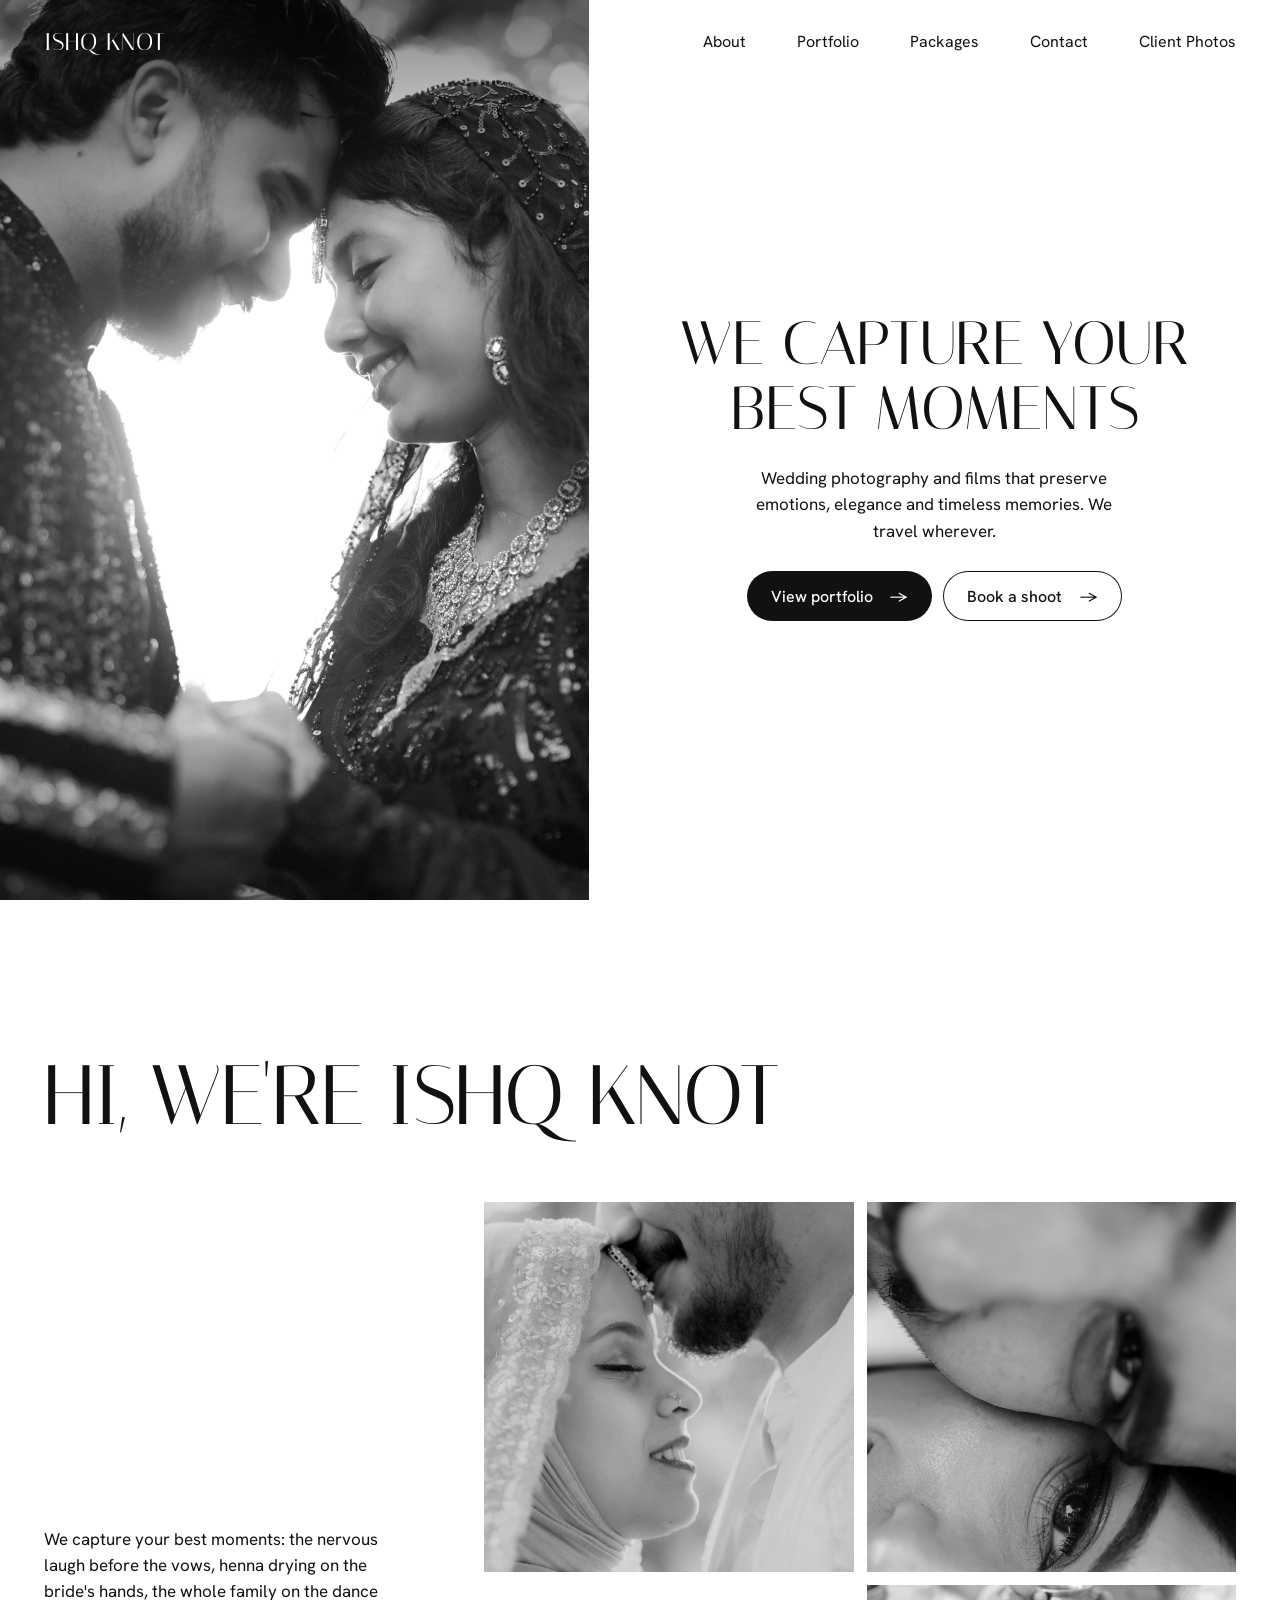
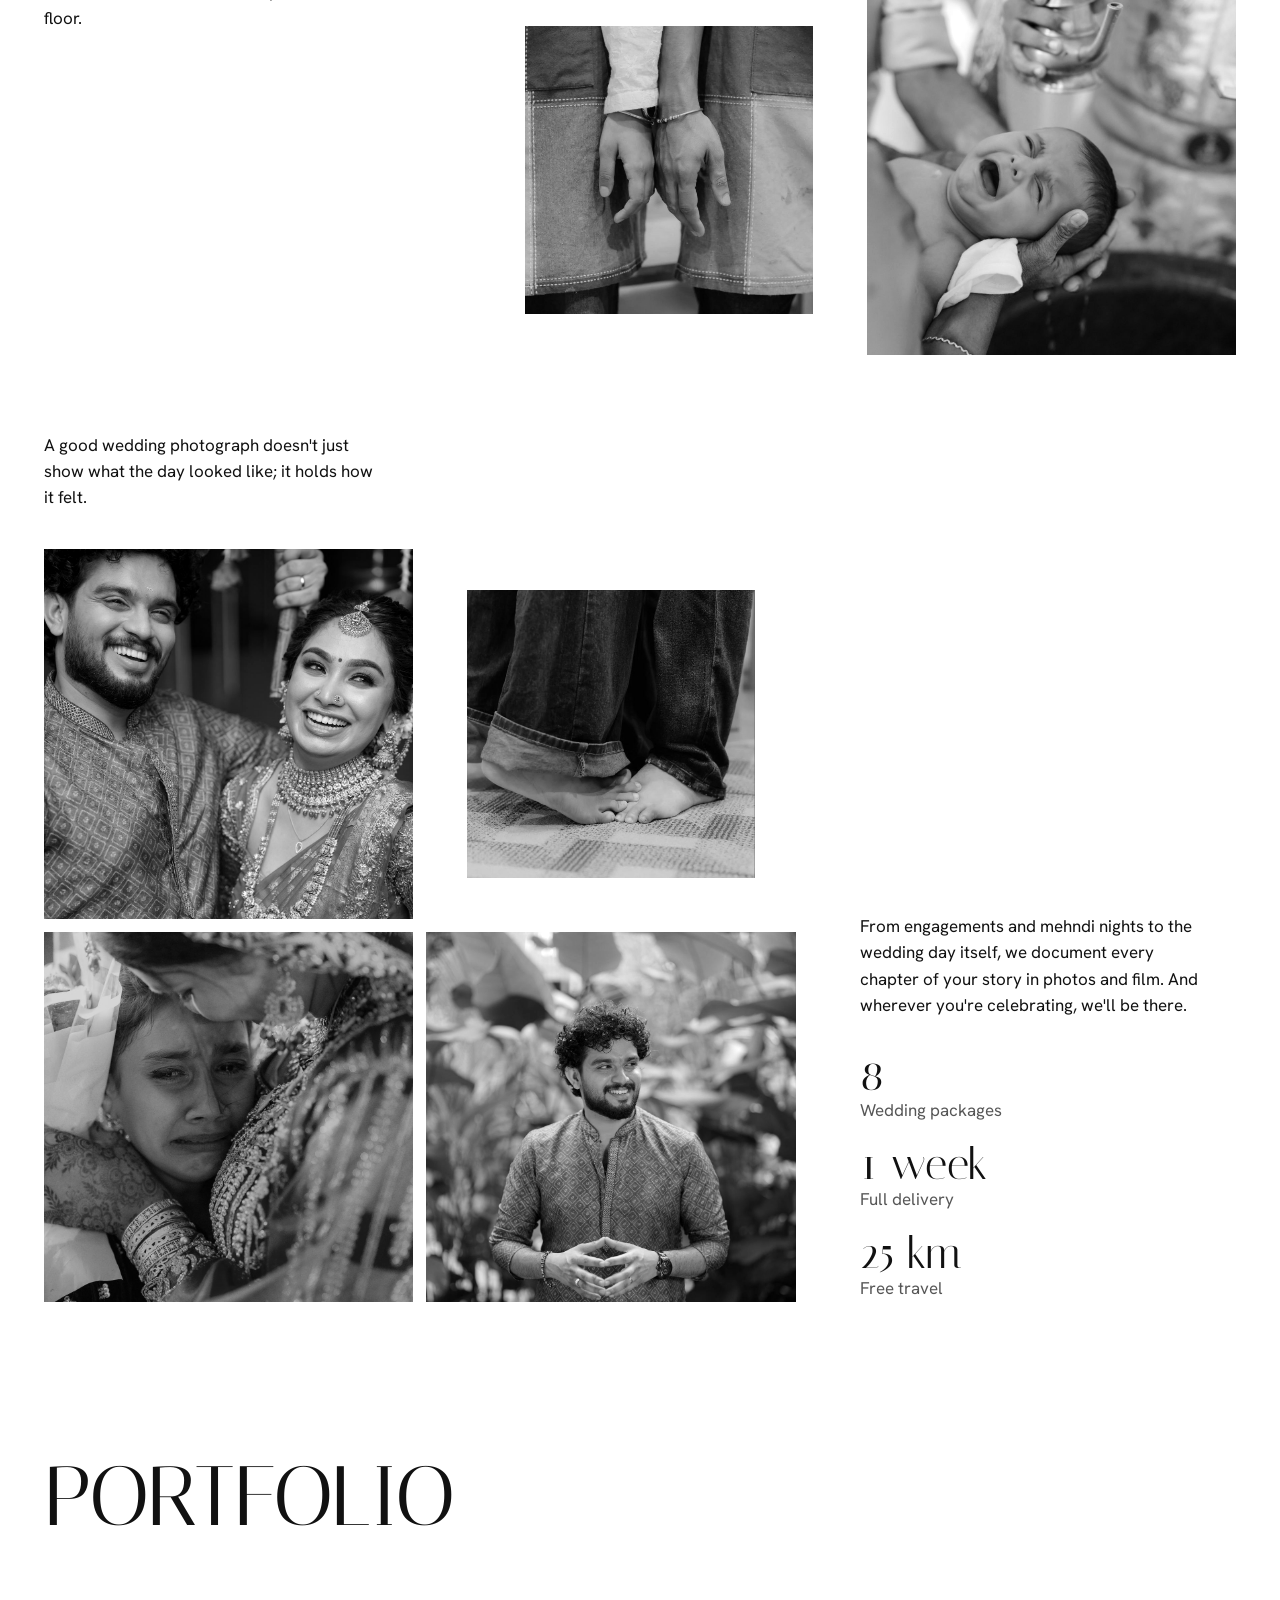
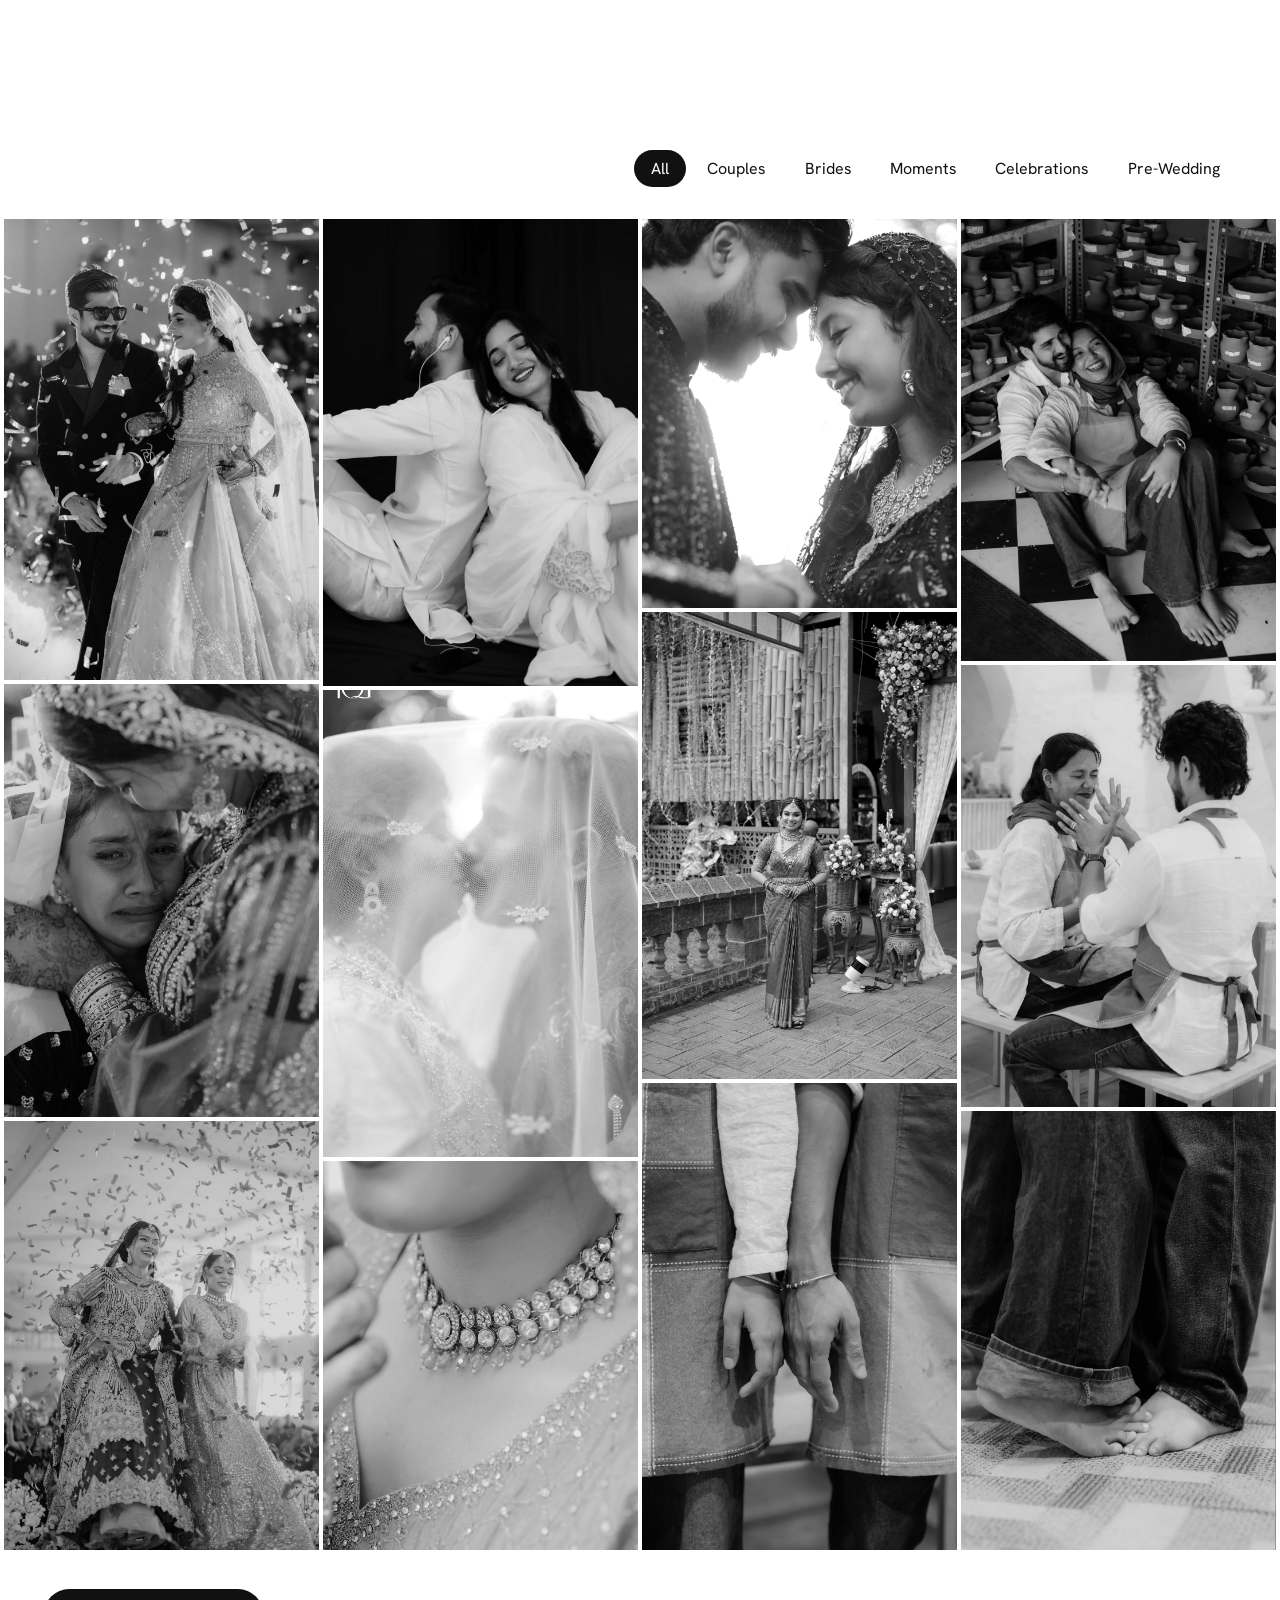
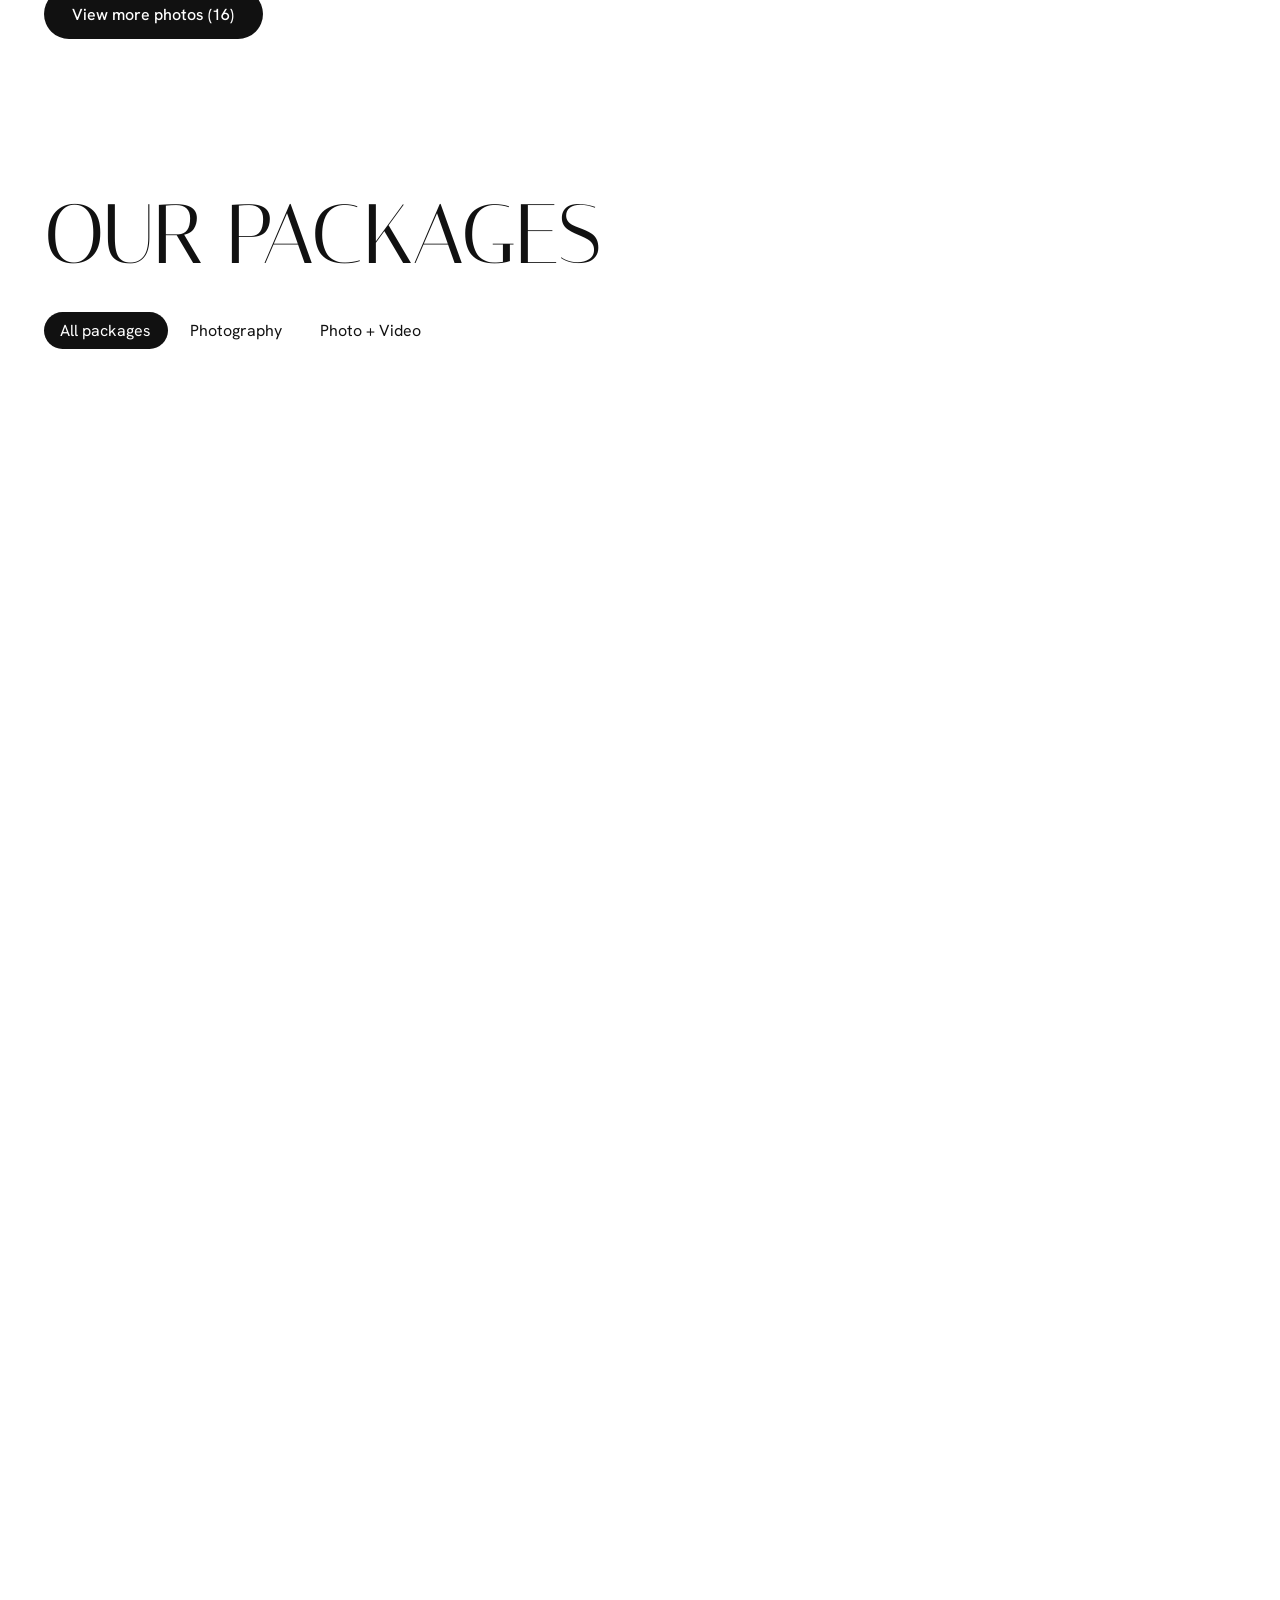
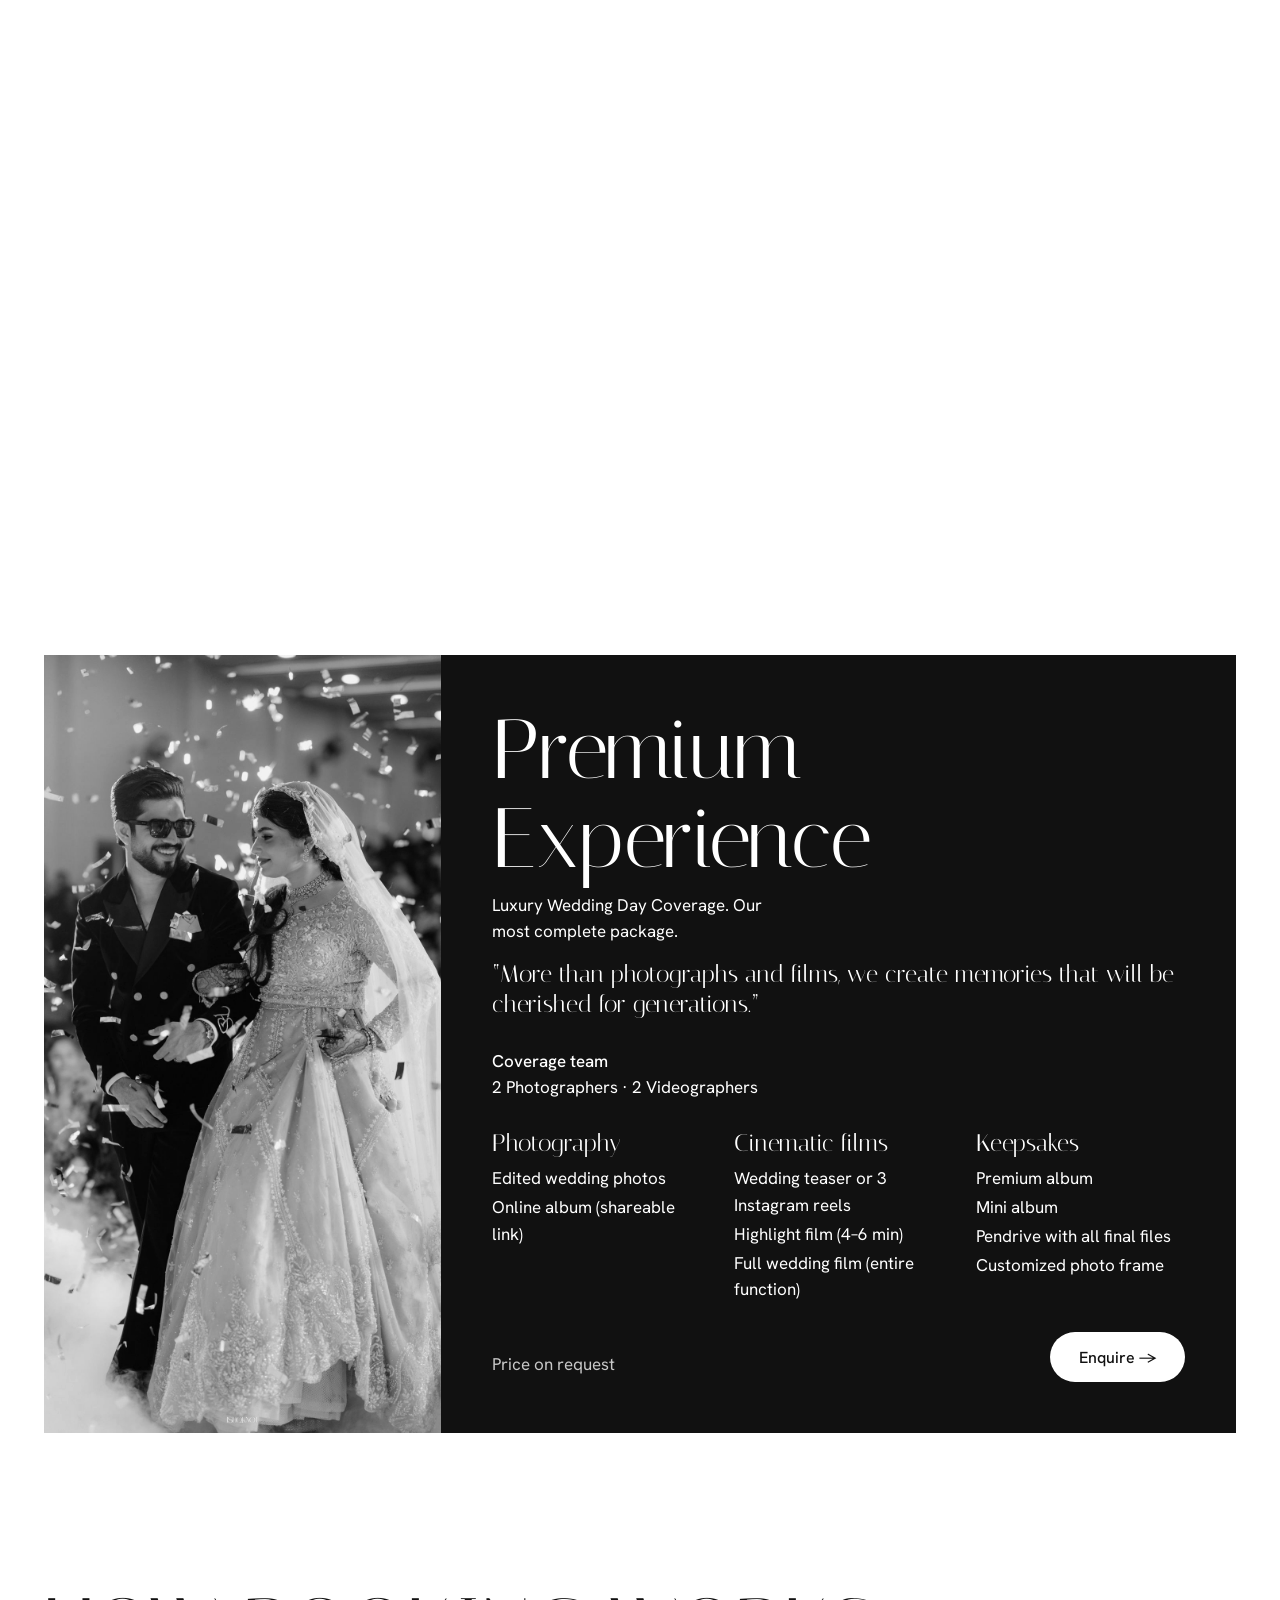
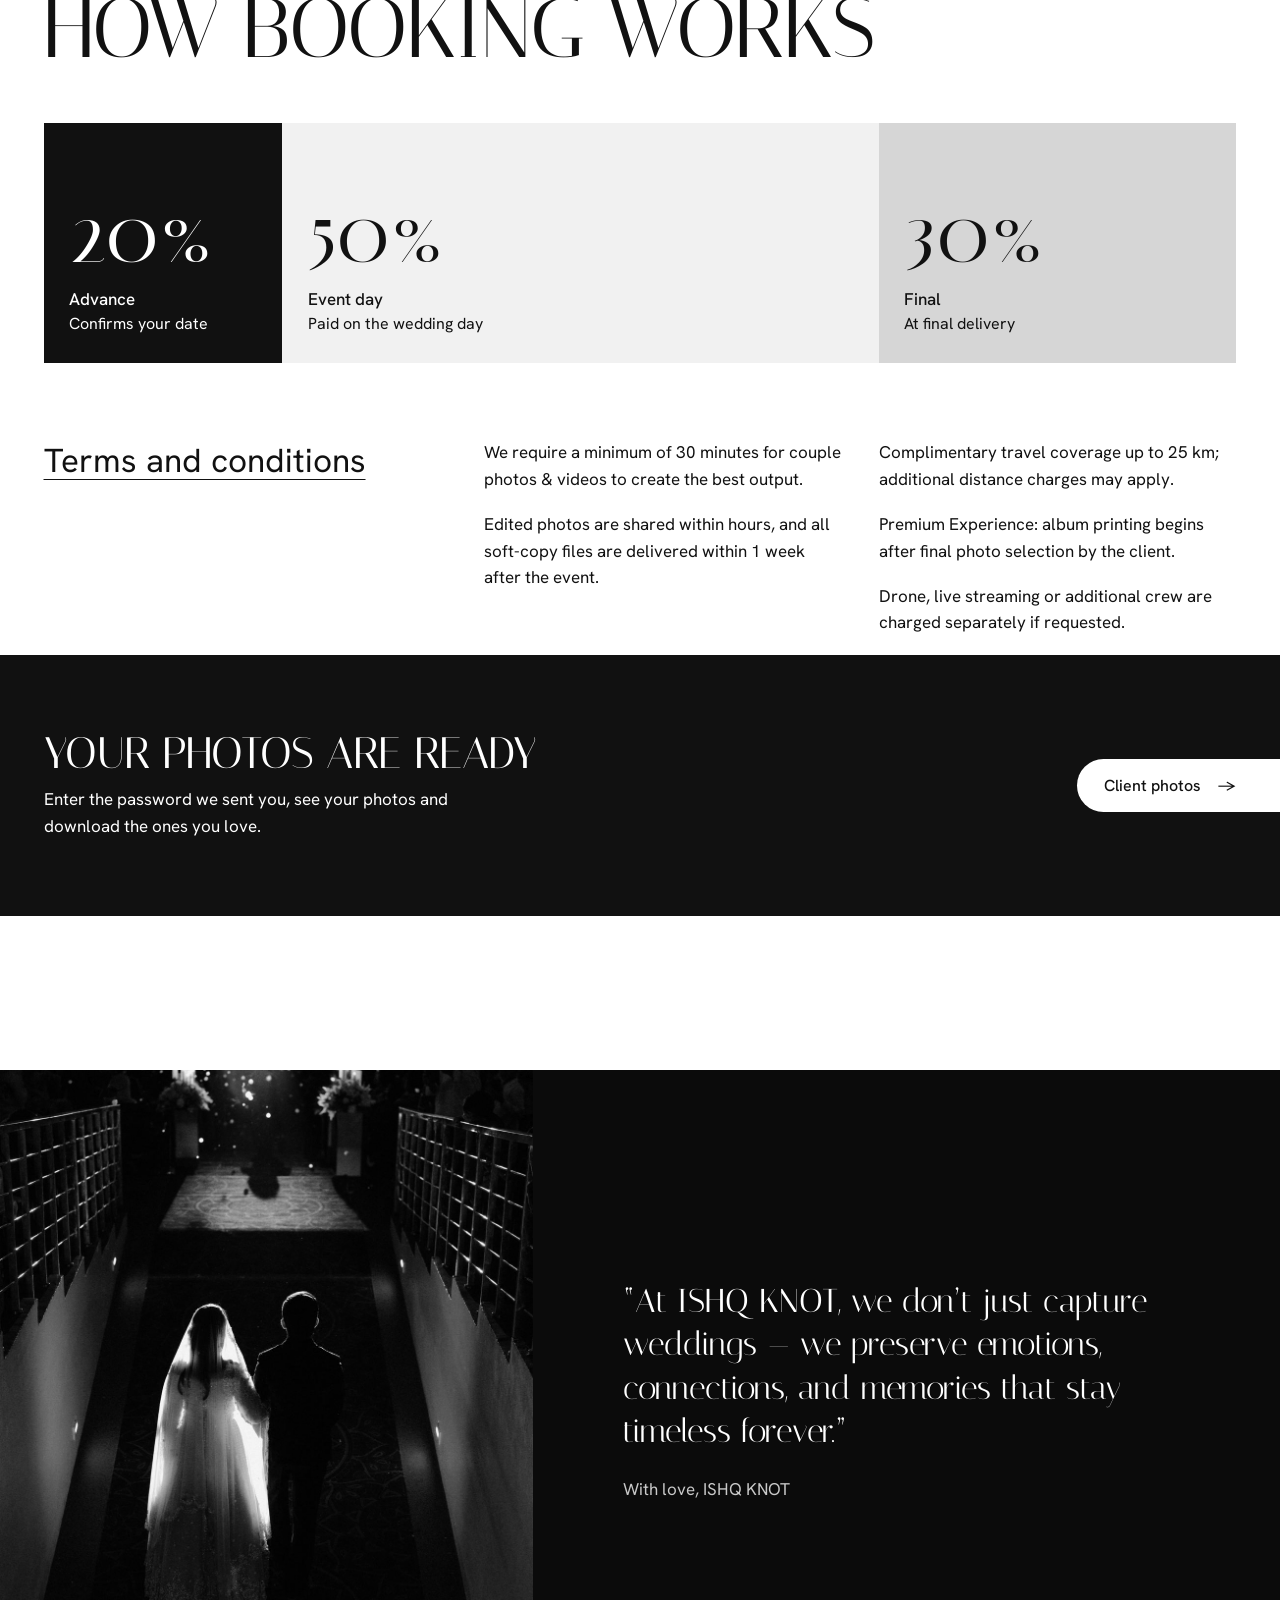
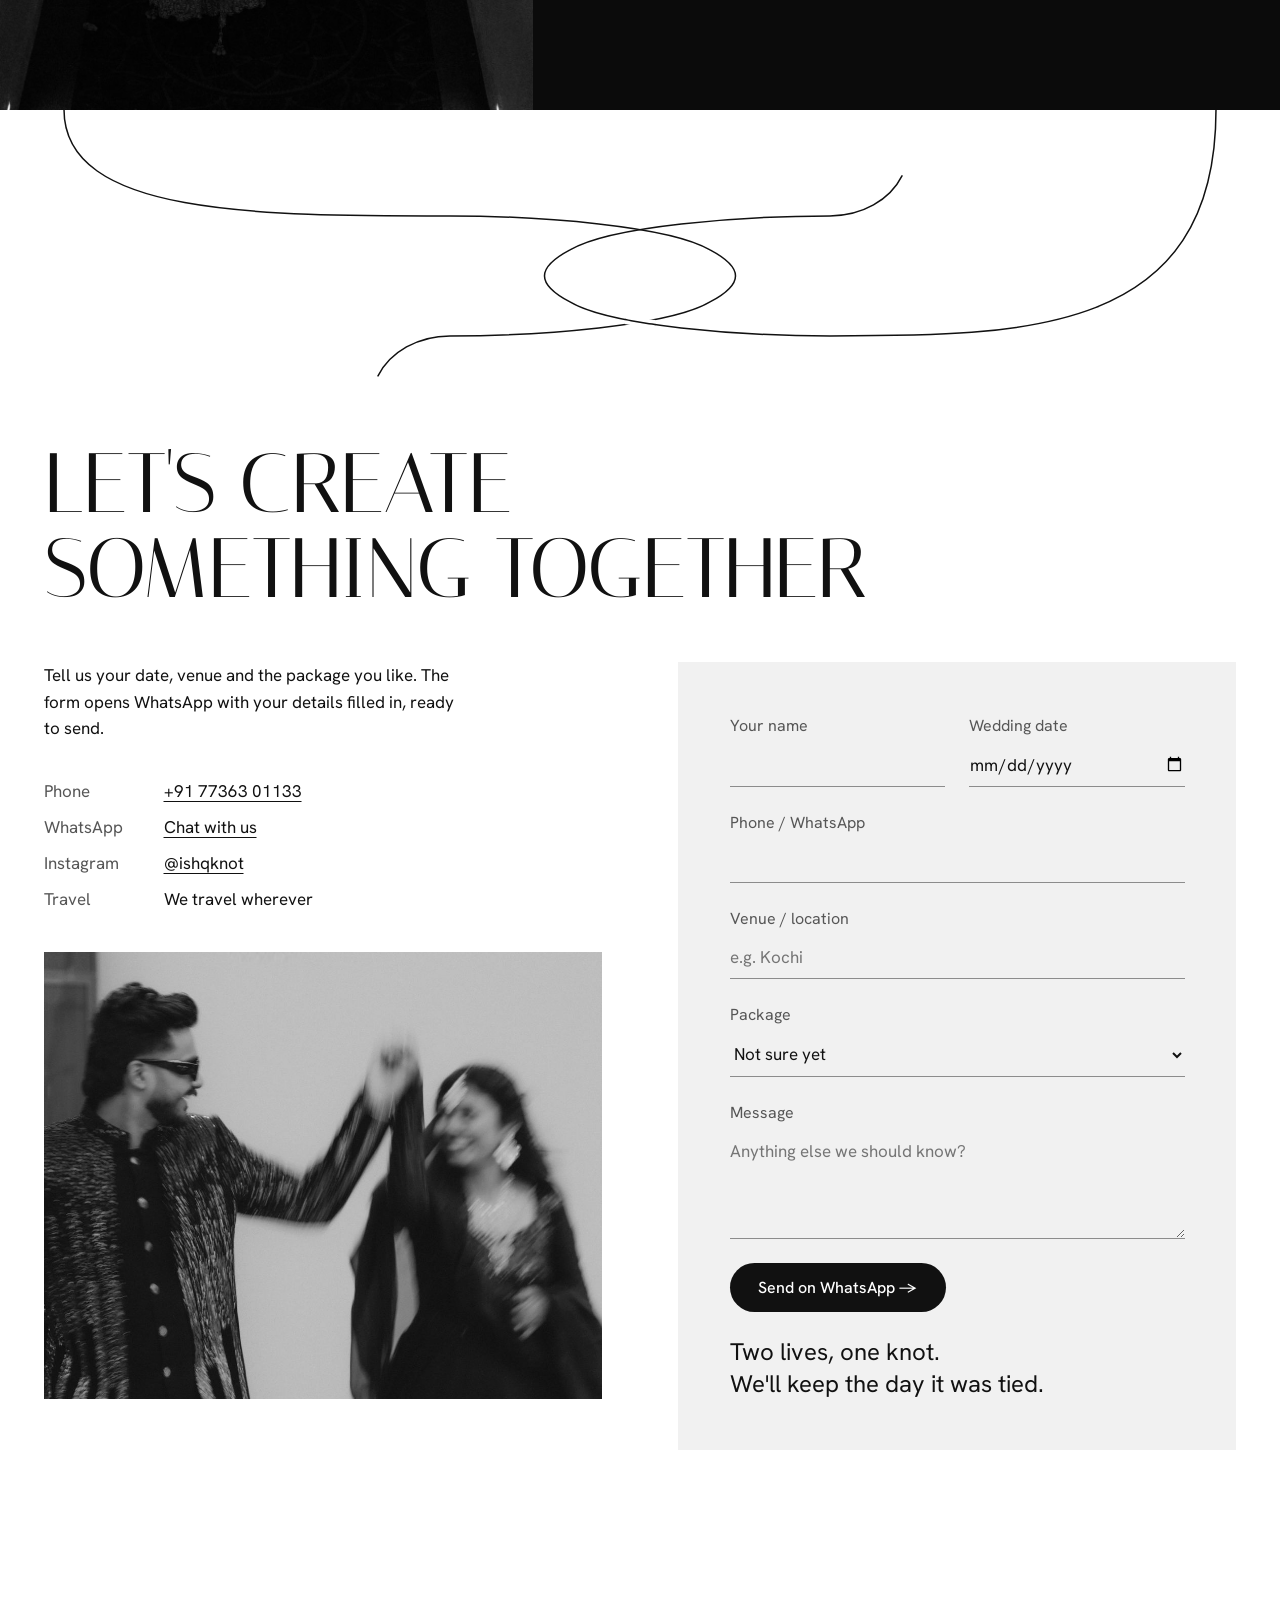
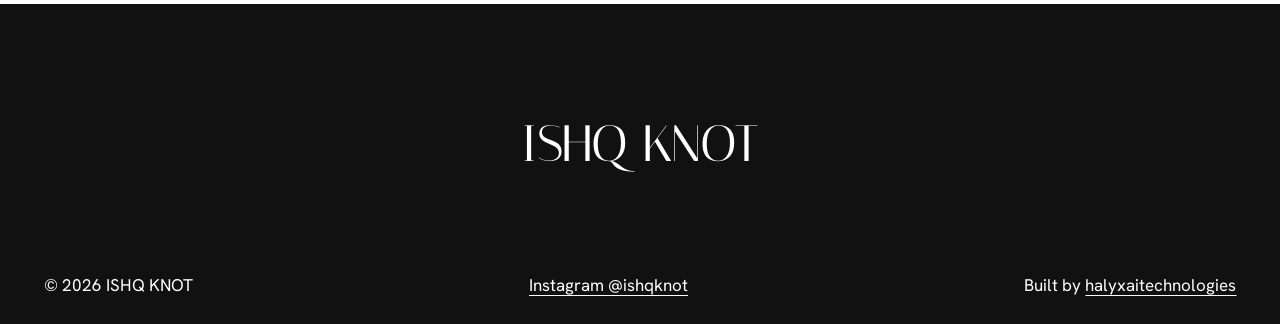
==== commit 865a46ff: "Phone menu: small body font Co-Authored-By: Claude Opus 5.5 <noreply@anthropic.com>" ====
--- a/index.html
+++ b/index.html
@@ -8,7 +8,7 @@
   <link rel="preconnect" href="https://fonts.googleapis.com">
   <link rel="preconnect" href="https://fonts.gstatic.com" crossorigin>
   <link href="https://fonts.googleapis.com/css2?family=Hanken+Grotesk:wght@400;500&family=Italiana&display=swap" rel="stylesheet">
-  <link rel="stylesheet" href="styles.css?v=22">
+  <link rel="stylesheet" href="styles.css?v=23">
 </head>
 <body>
 
--- a/styles.css
+++ b/styles.css
@@ -352,11 +352,11 @@
 @media (max-width: 860px) {
   .nav-toggle { display: block; z-index: 2; }
   .nav-links {
-    position: fixed; inset: 0; flex-direction: column; justify-content: center; gap: 1.6rem;
+    position: fixed; inset: 0; flex-direction: column; justify-content: center; gap: .7rem;
     background: var(--ground); color: var(--ink);
     transform: translateX(100%); transition: transform .45s ease;
   }
-  .nav-links a { font-family: var(--display); font-size: 2.4rem; }
+  .nav-links a { font-size: 1.25rem; padding-block: .5rem; }
   .nav.menu-open { color: var(--ink); }
   .nav.menu-open .nav-links { transform: none; }
   .nav.menu-open .nav-toggle span:first-child { top: 9px; transform: rotate(45deg); }
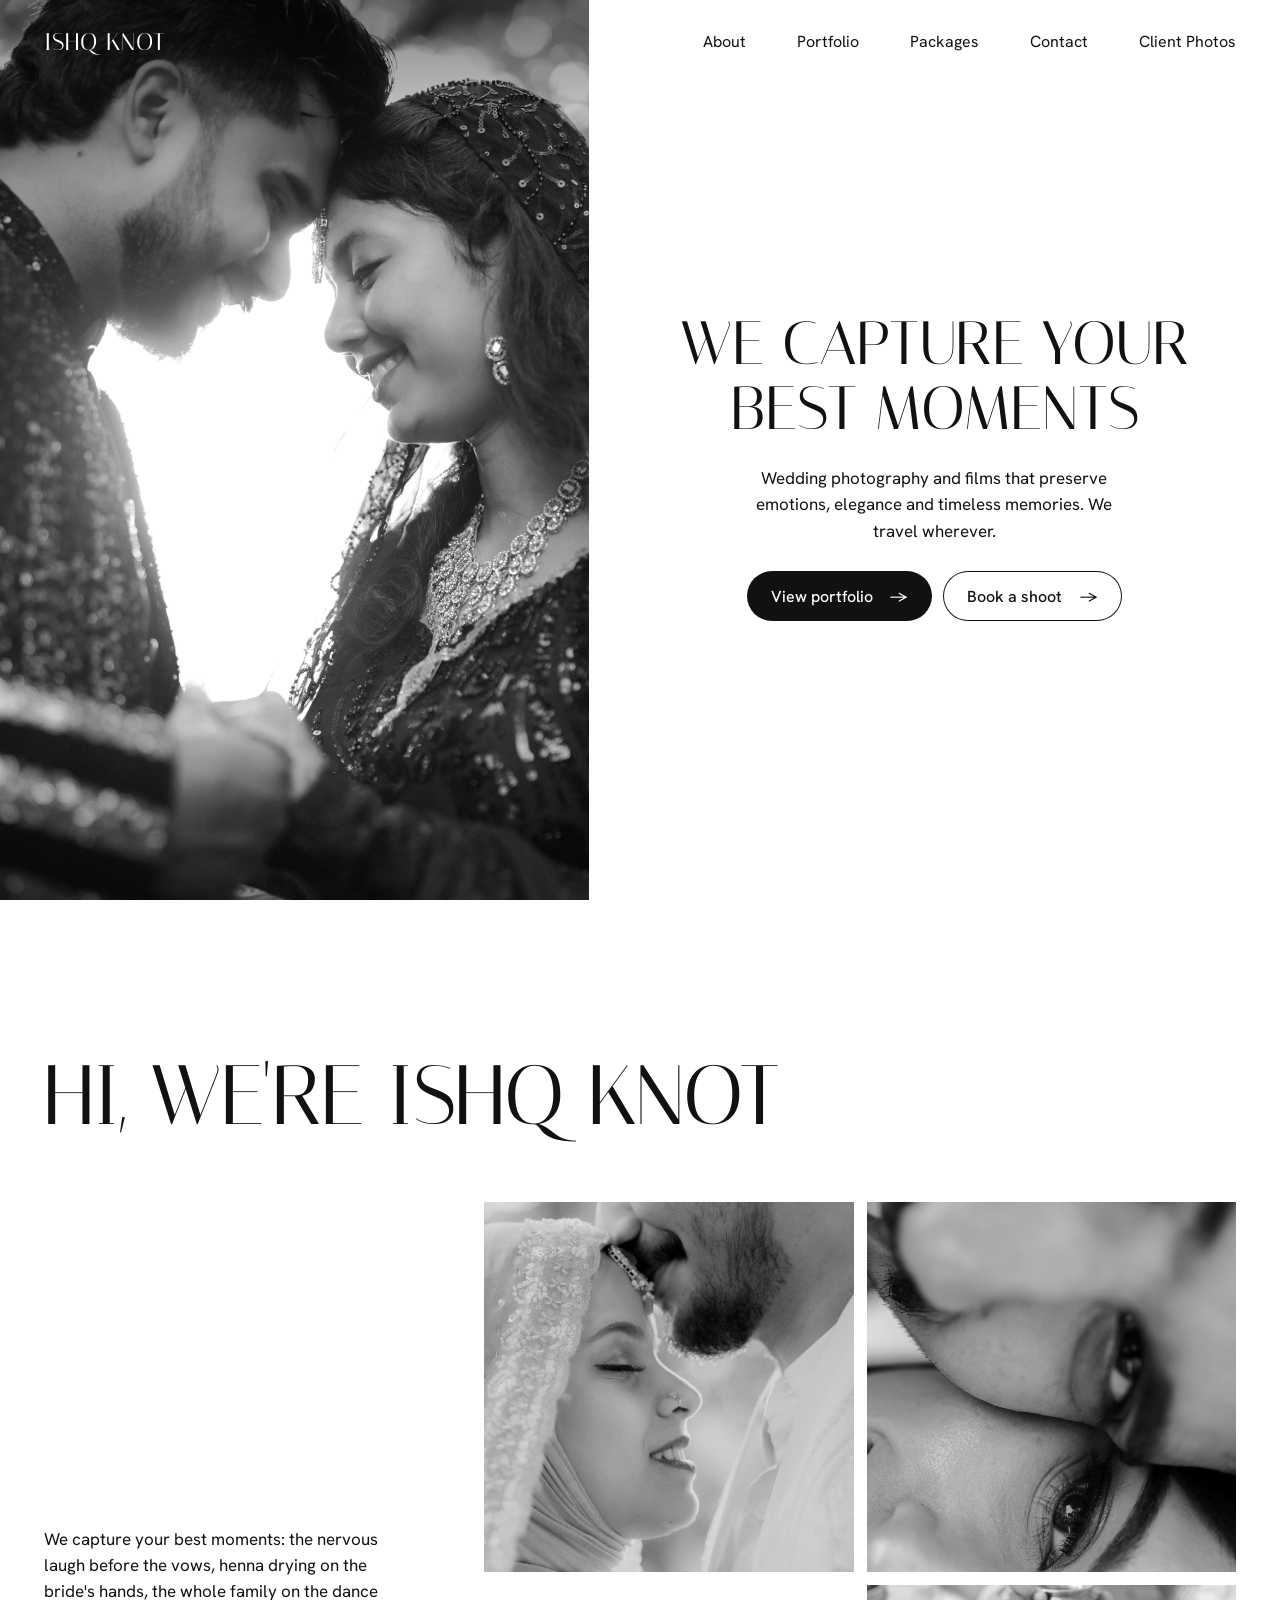
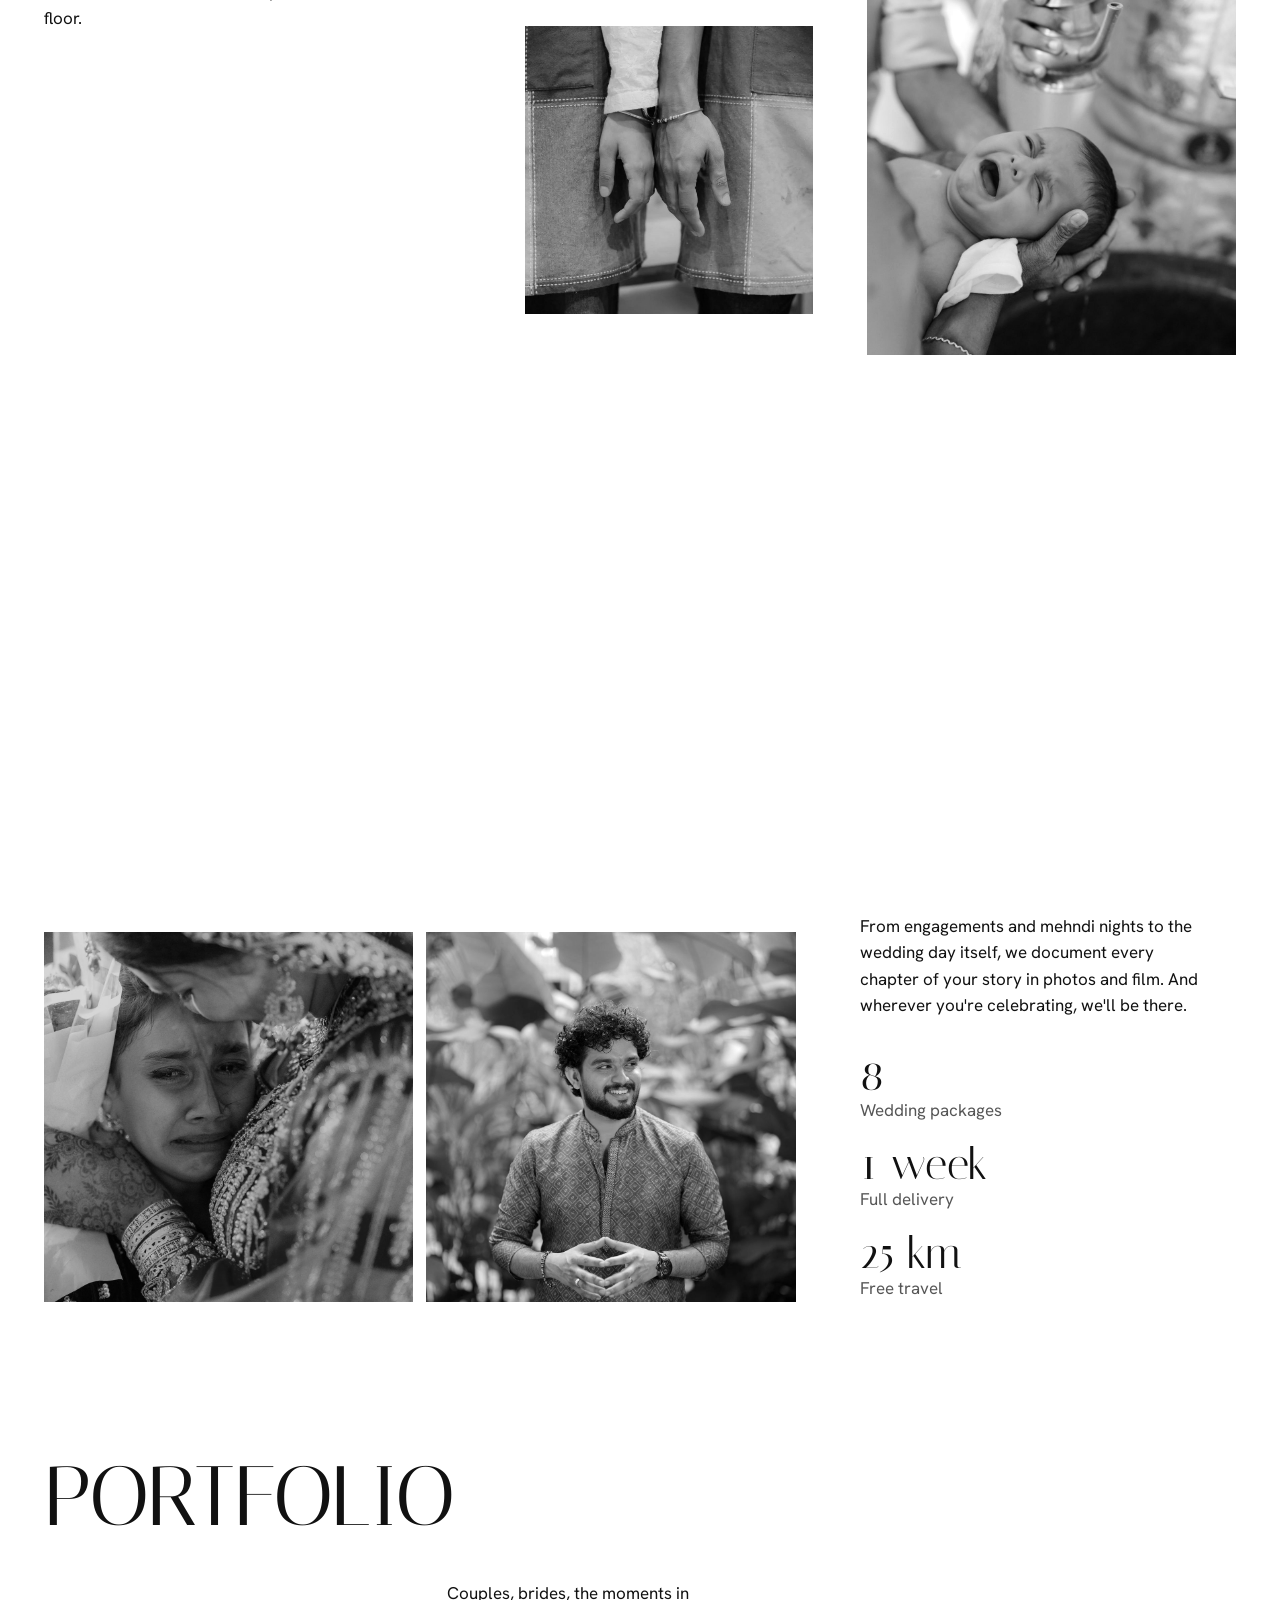
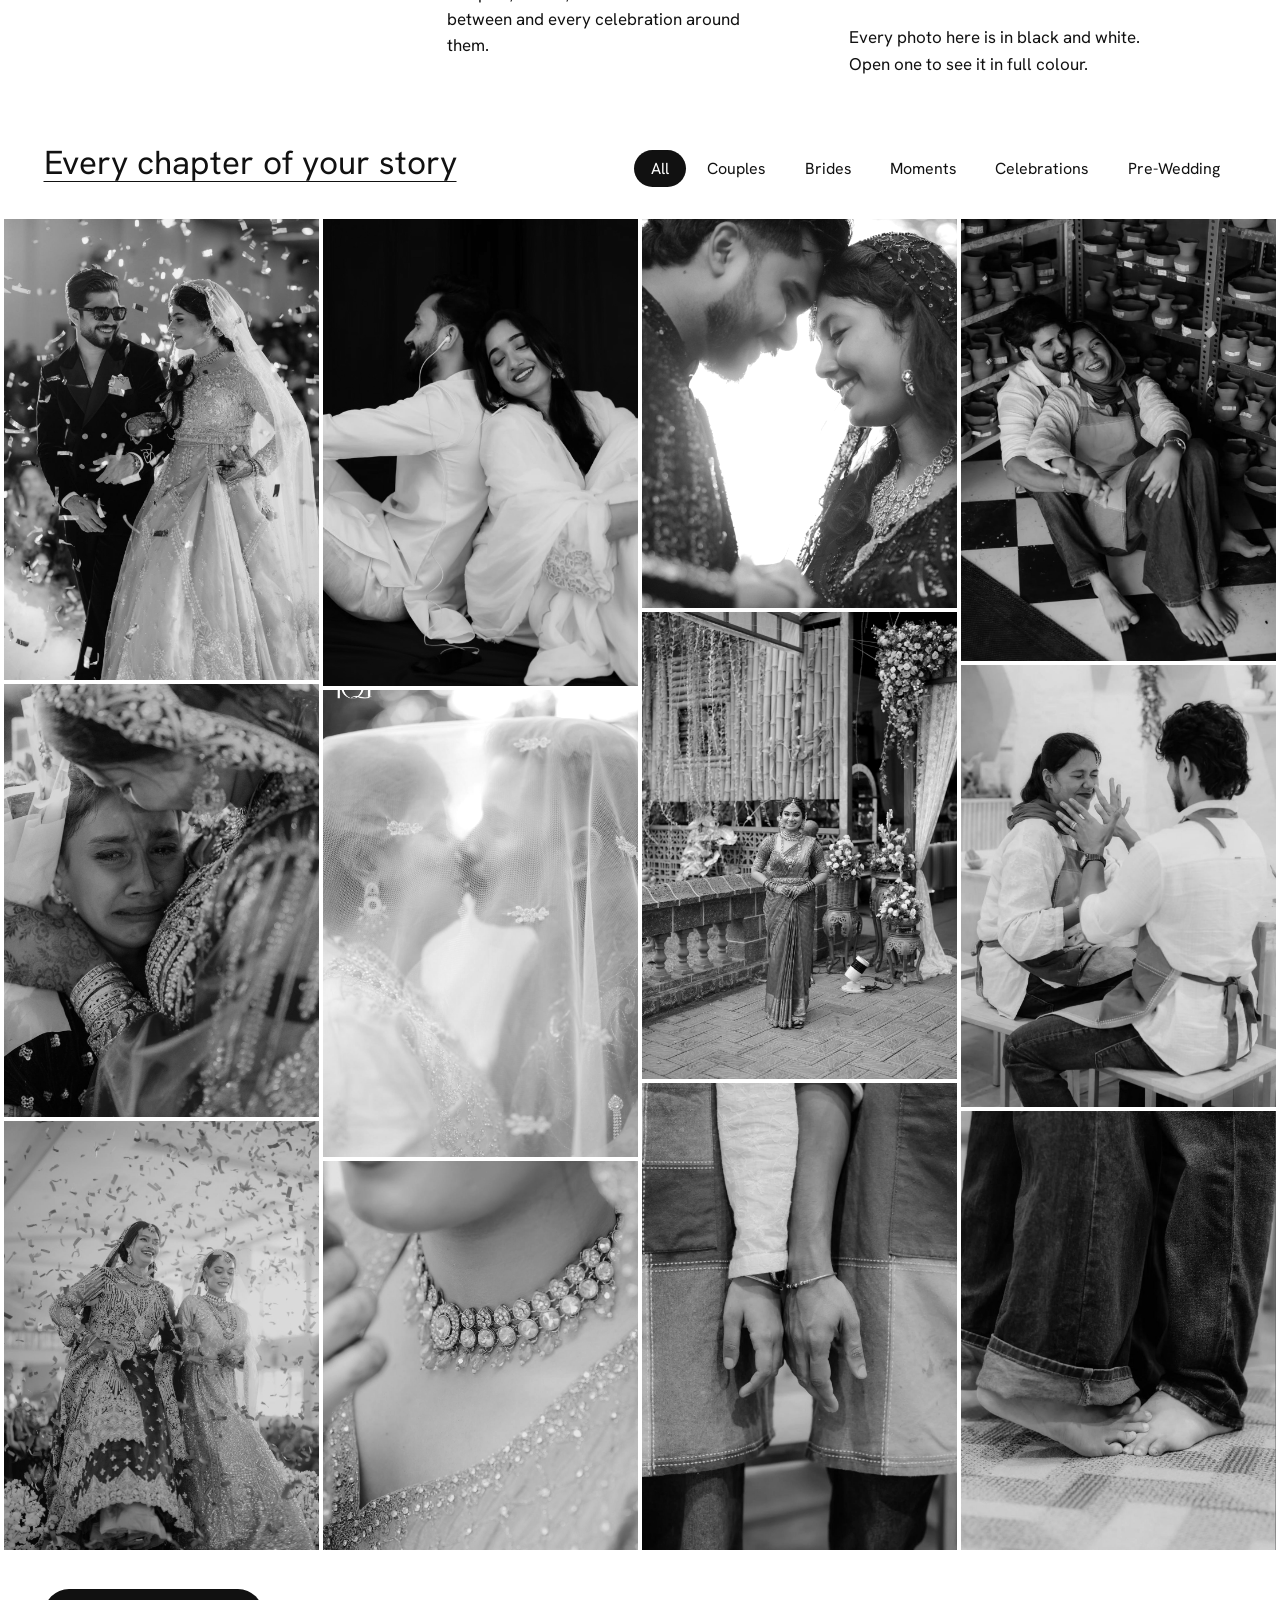
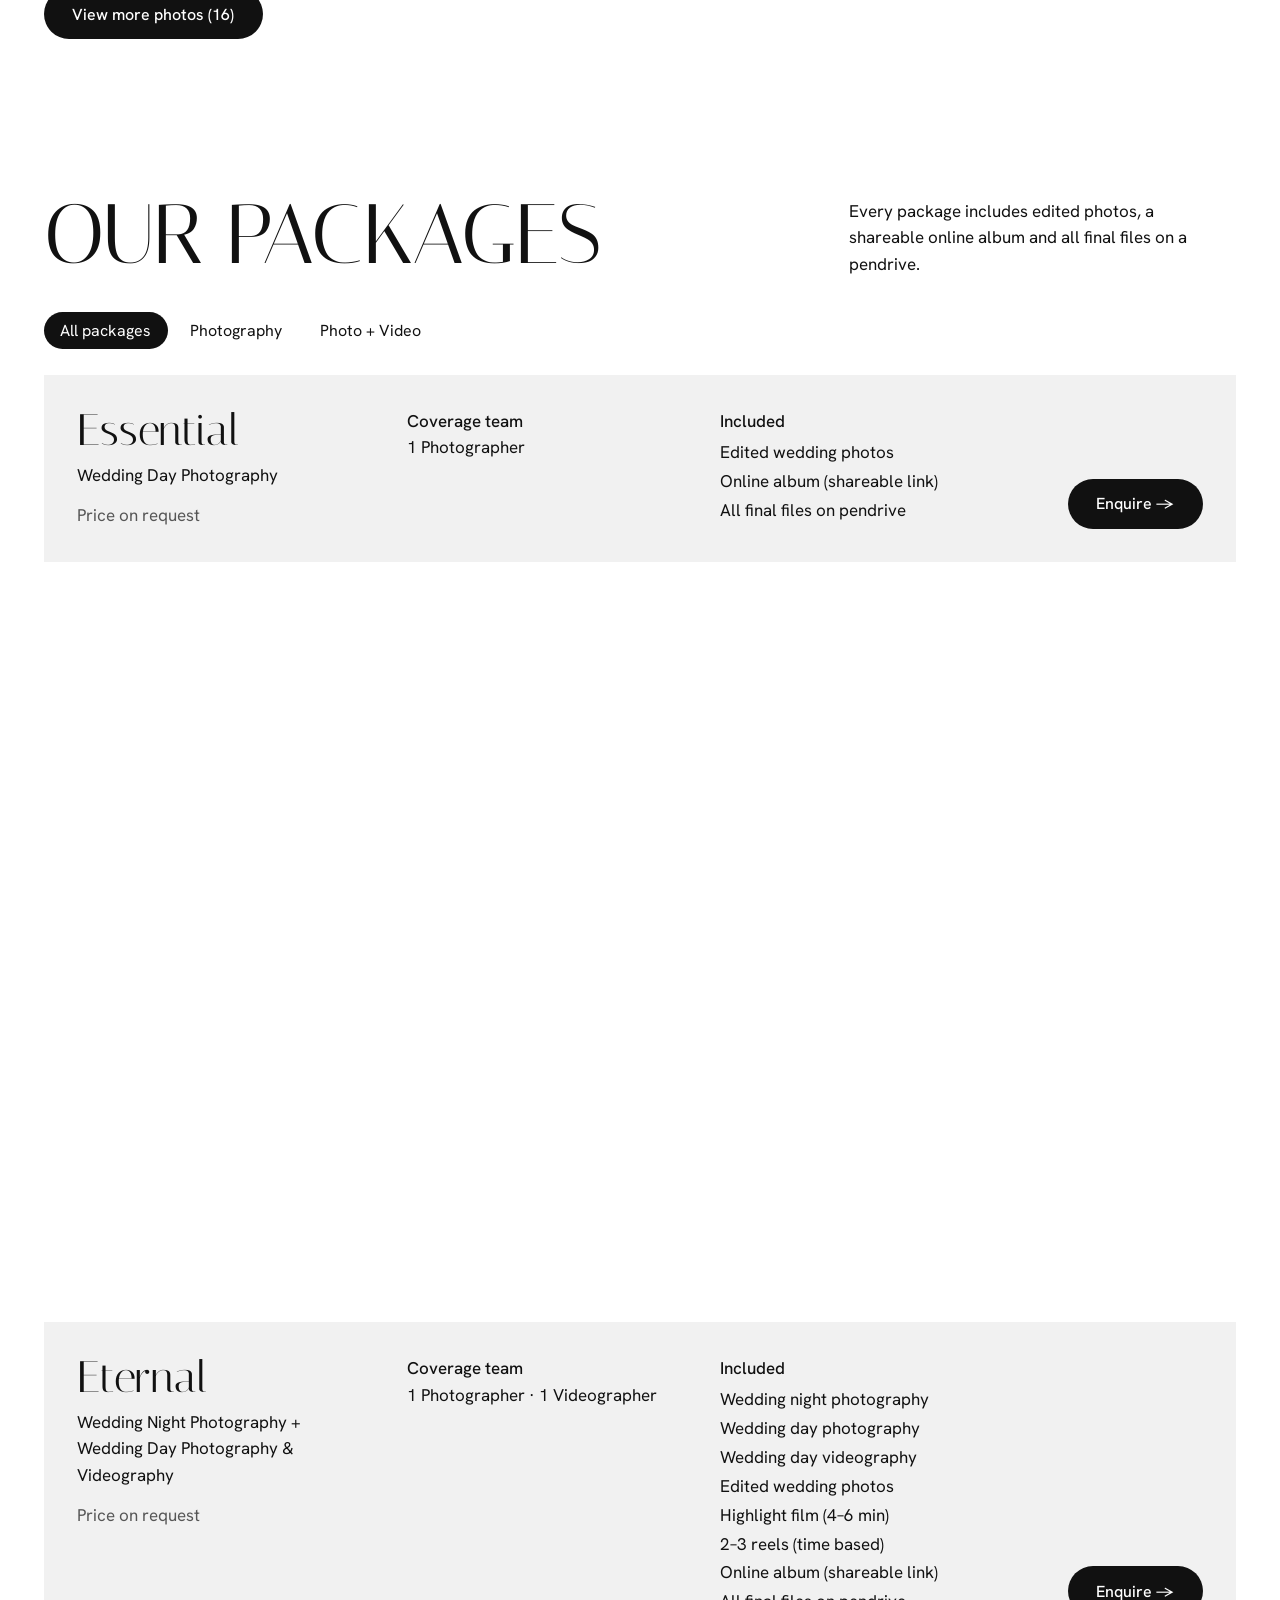
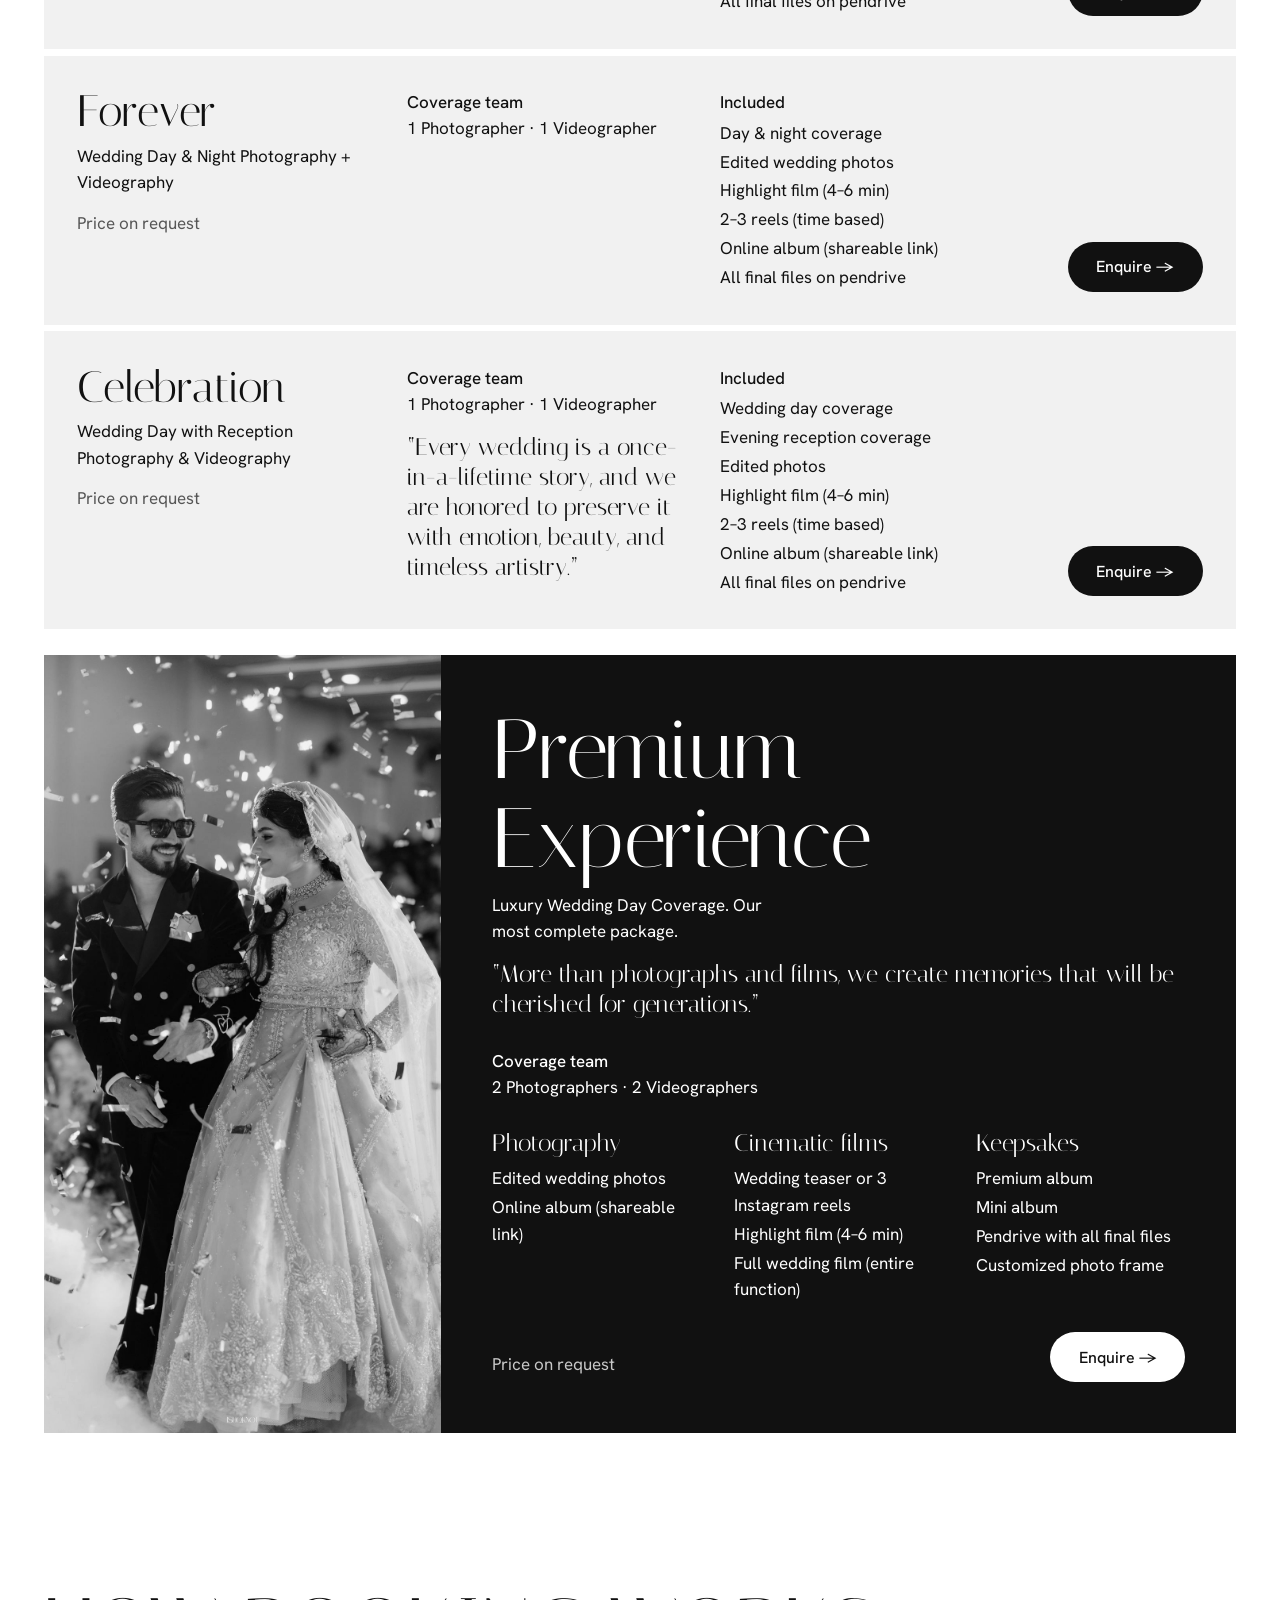
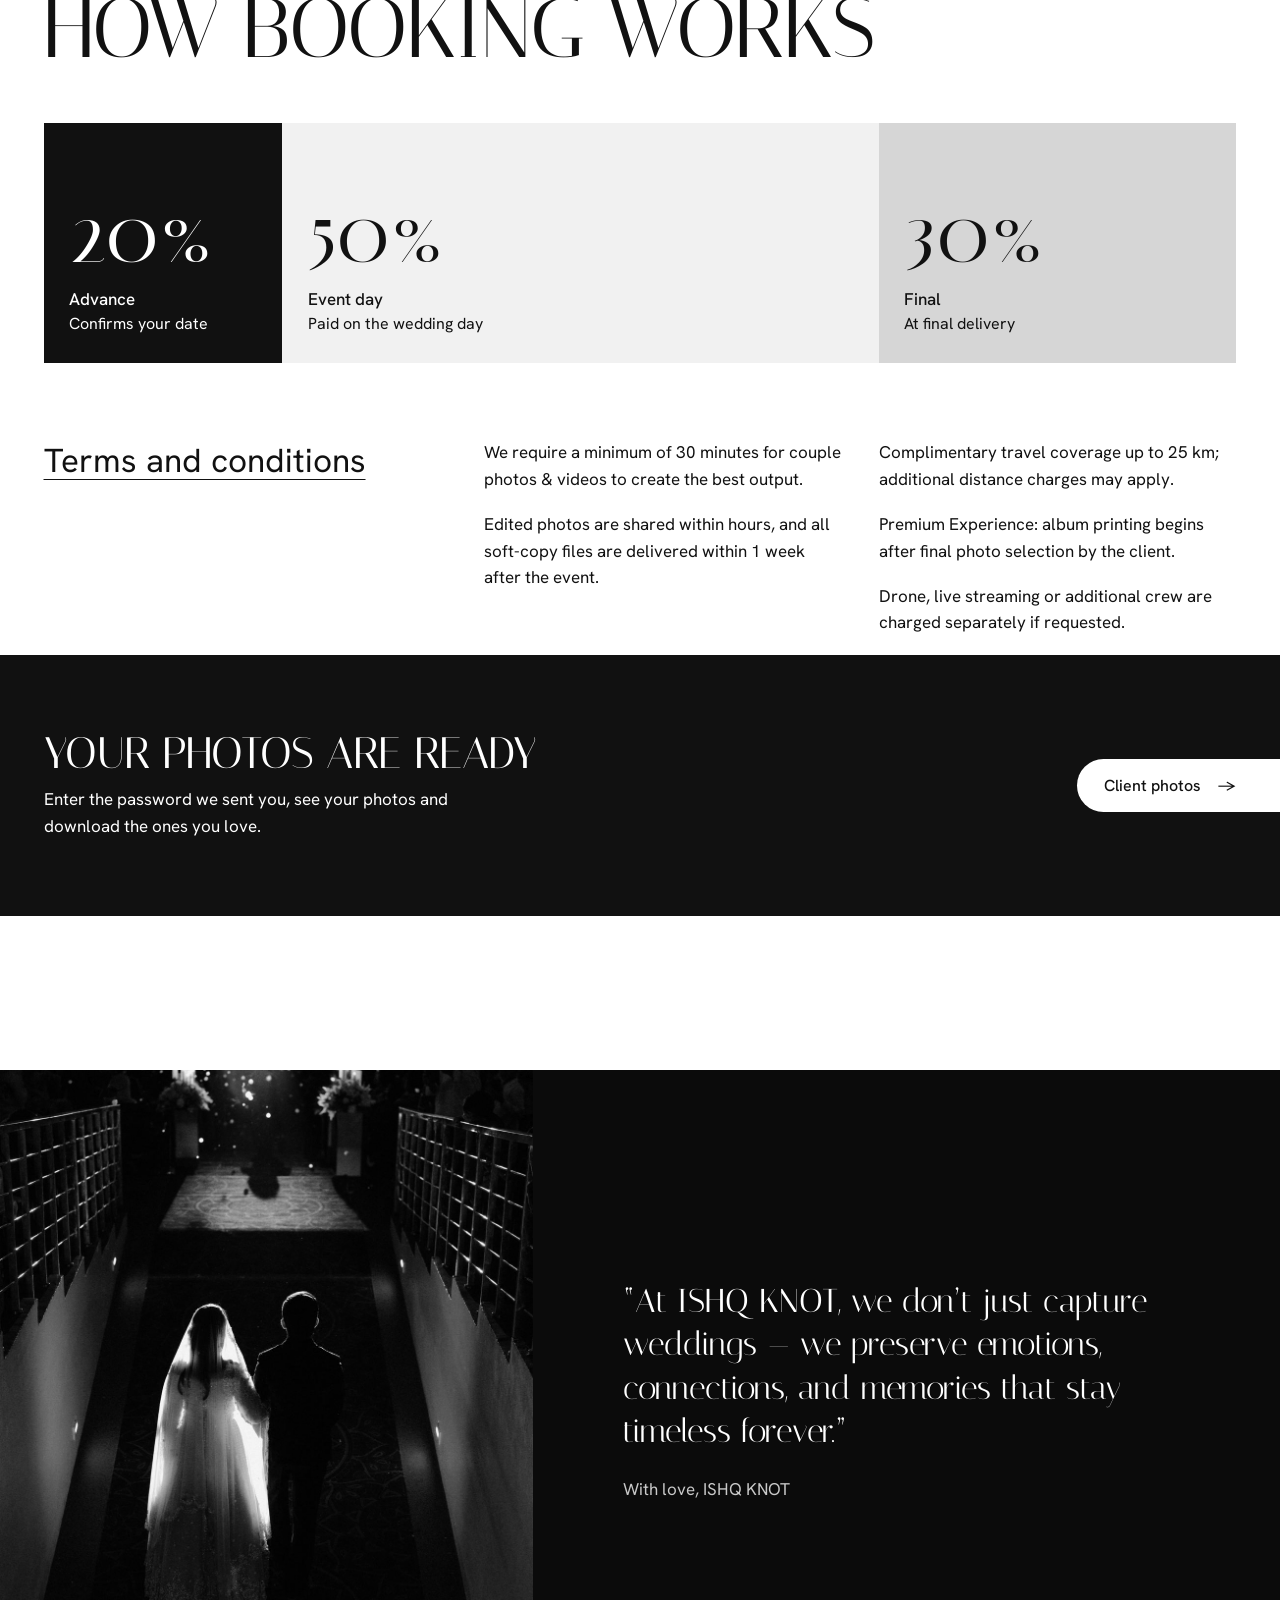
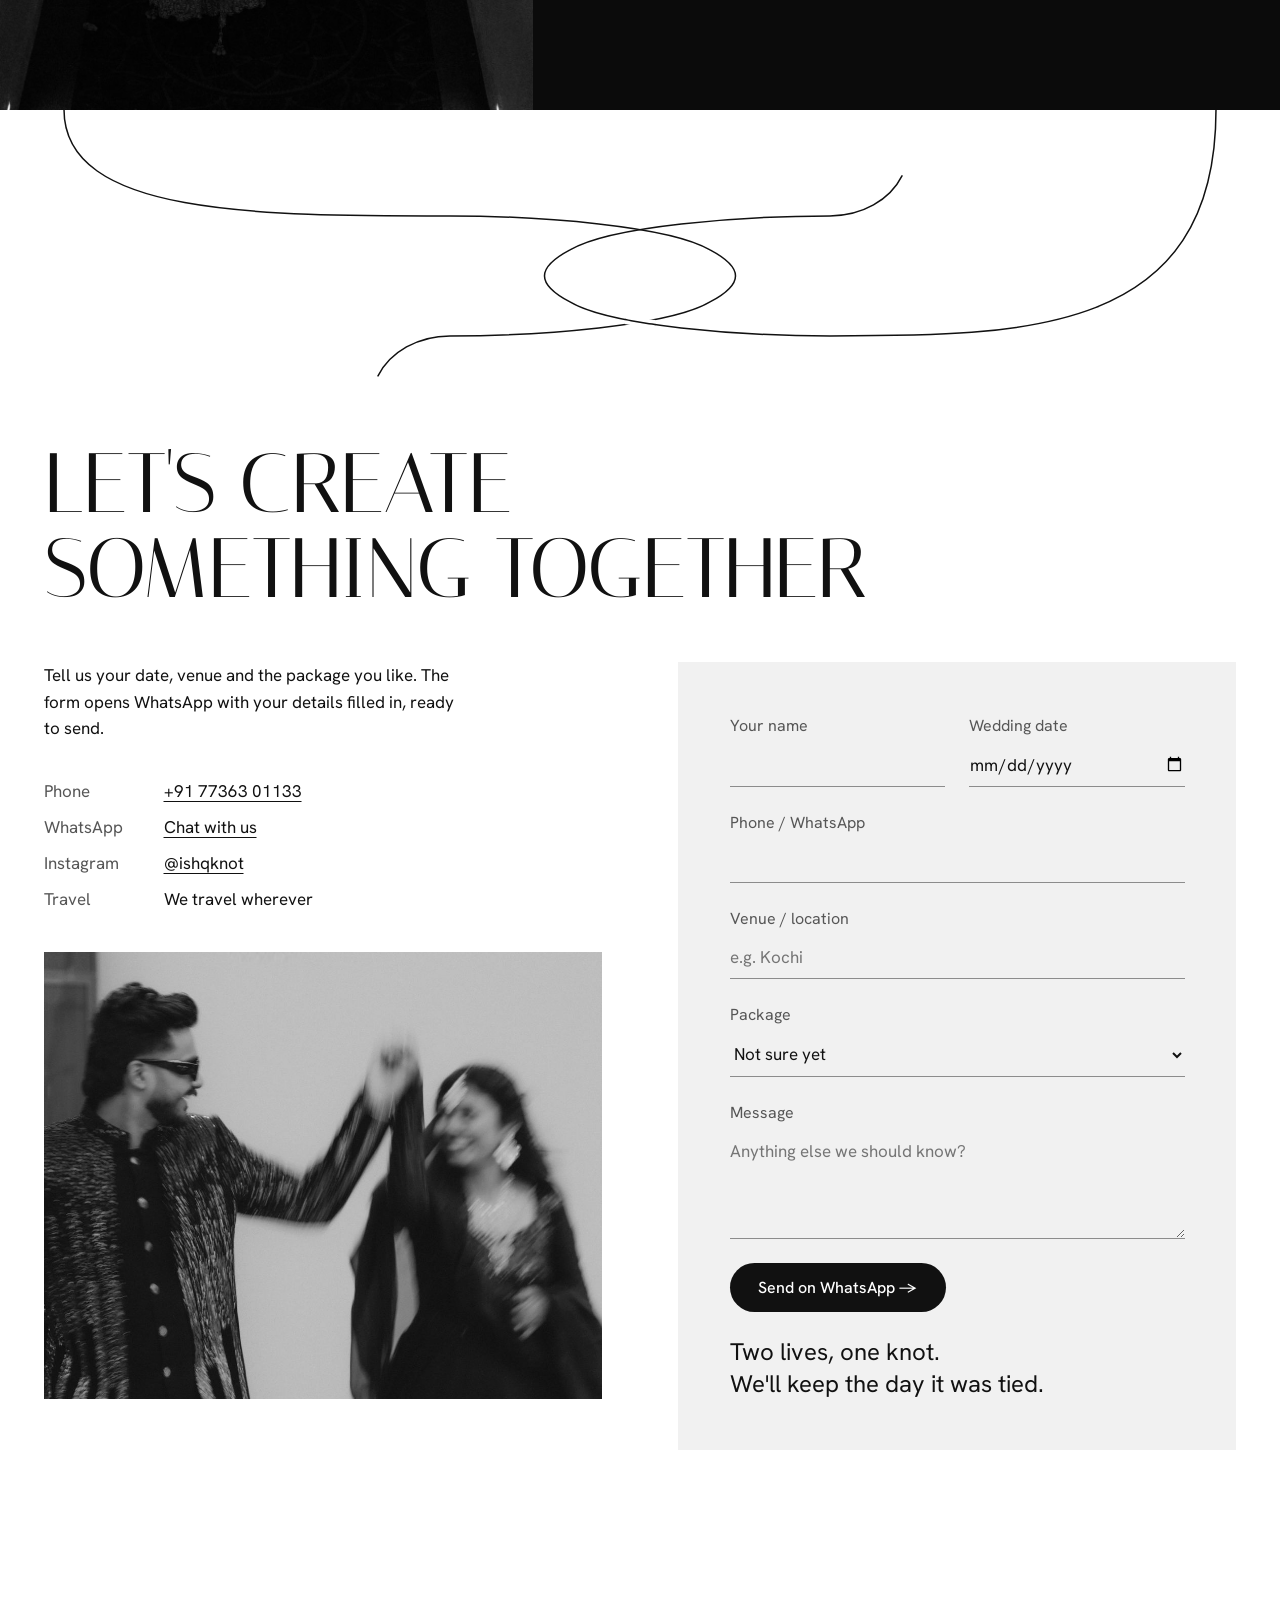
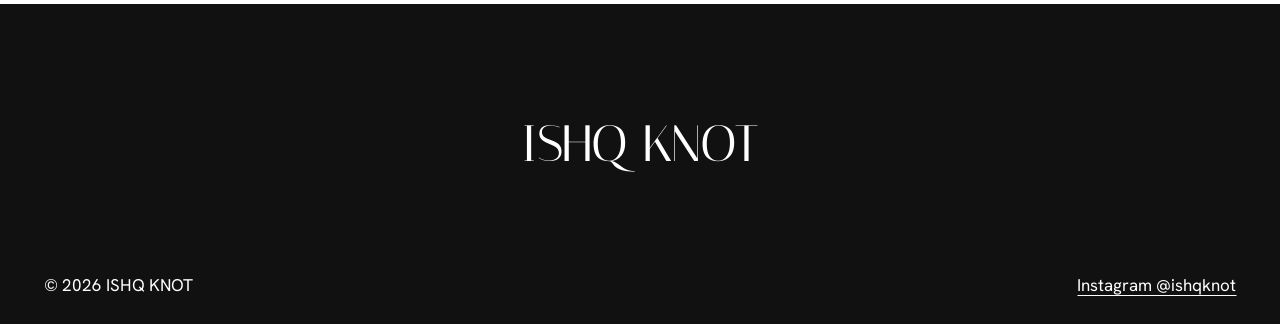
==== commit 2a54112e: "Footer: remove Built by credit Co-Authored-By: Claude Opus 5.5 <noreply@anthropic.com>" ====
--- a/index.html
+++ b/index.html
@@ -206,7 +206,6 @@
     <div class="footer-row">
       <p>© <span id="year"></span> ISHQ KNOT</p>
       <a href="https://www.instagram.com/ishqknot/" target="_blank" rel="noopener">Instagram @ishqknot</a>
-      <p>Built by <a href="https://halyxaitechnologies.in" target="_blank" rel="noopener">halyxaitechnologies</a></p>
     </div>
   </footer>
 
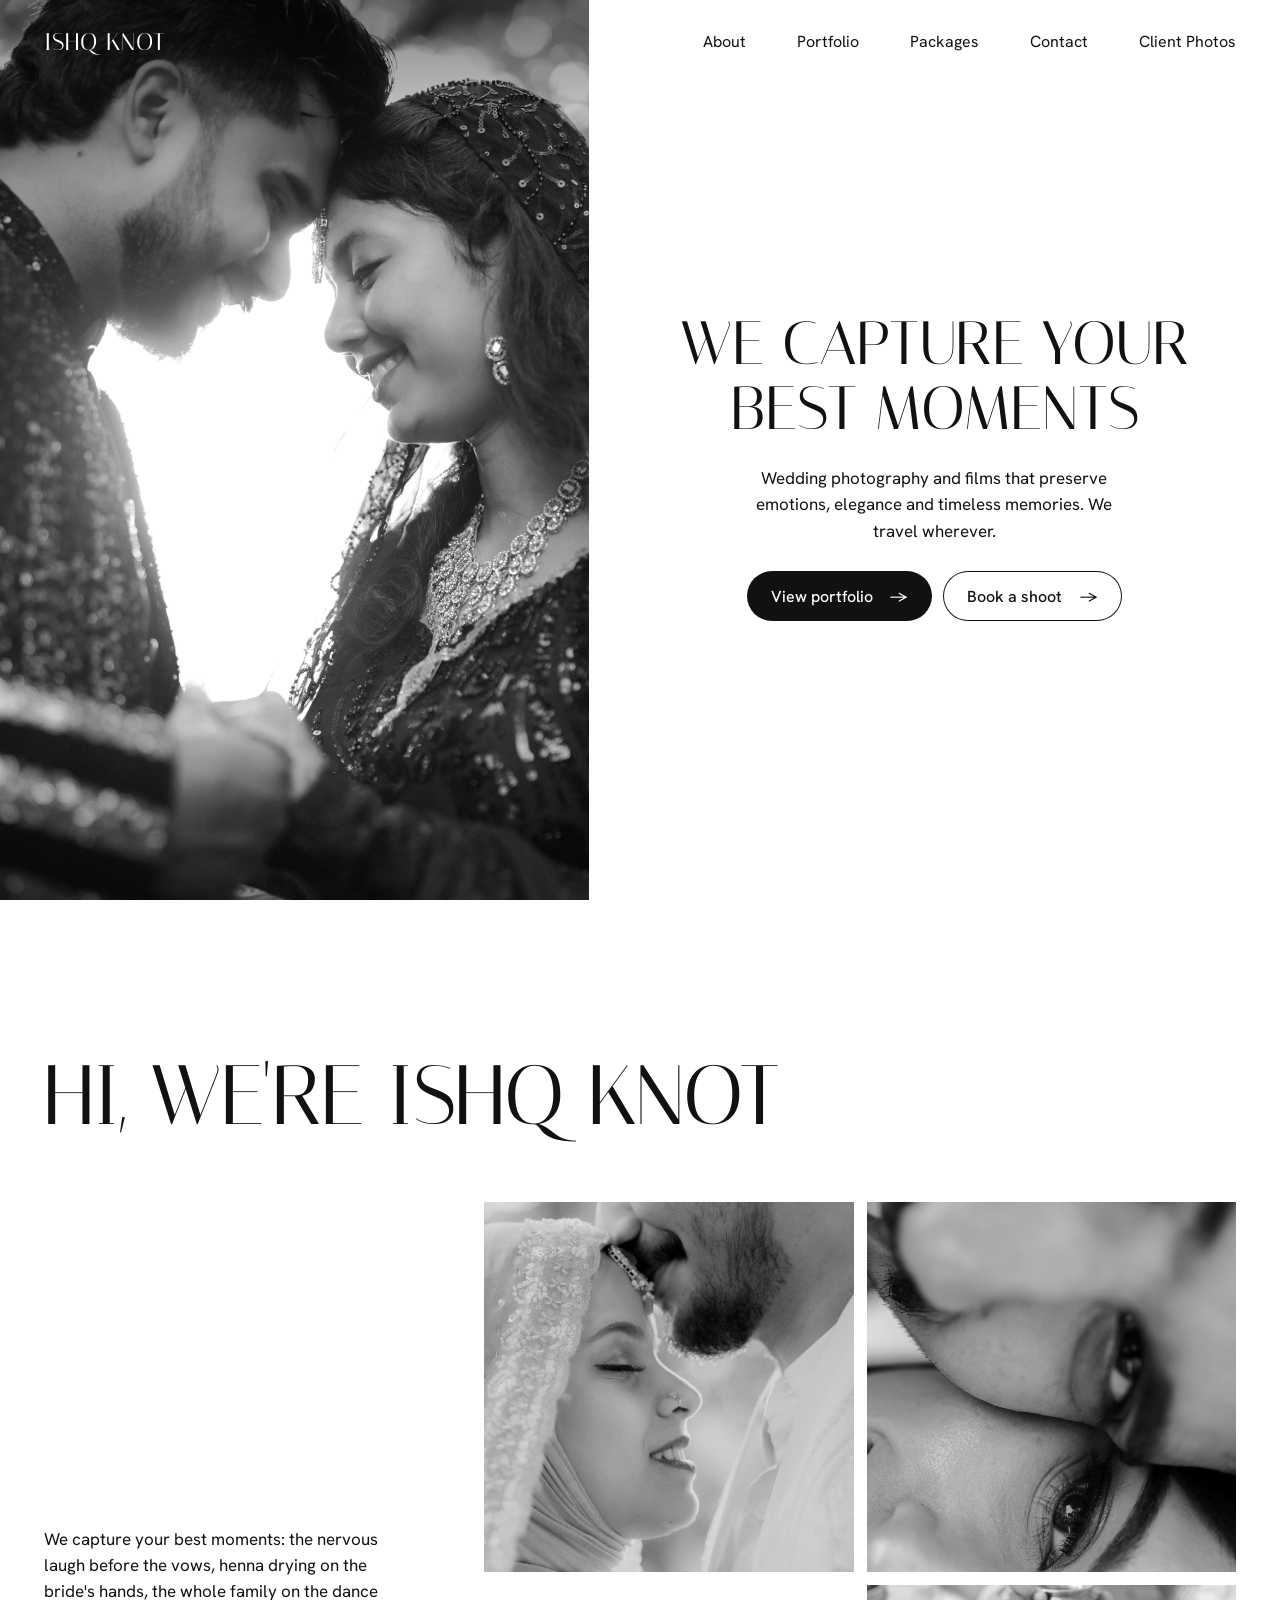
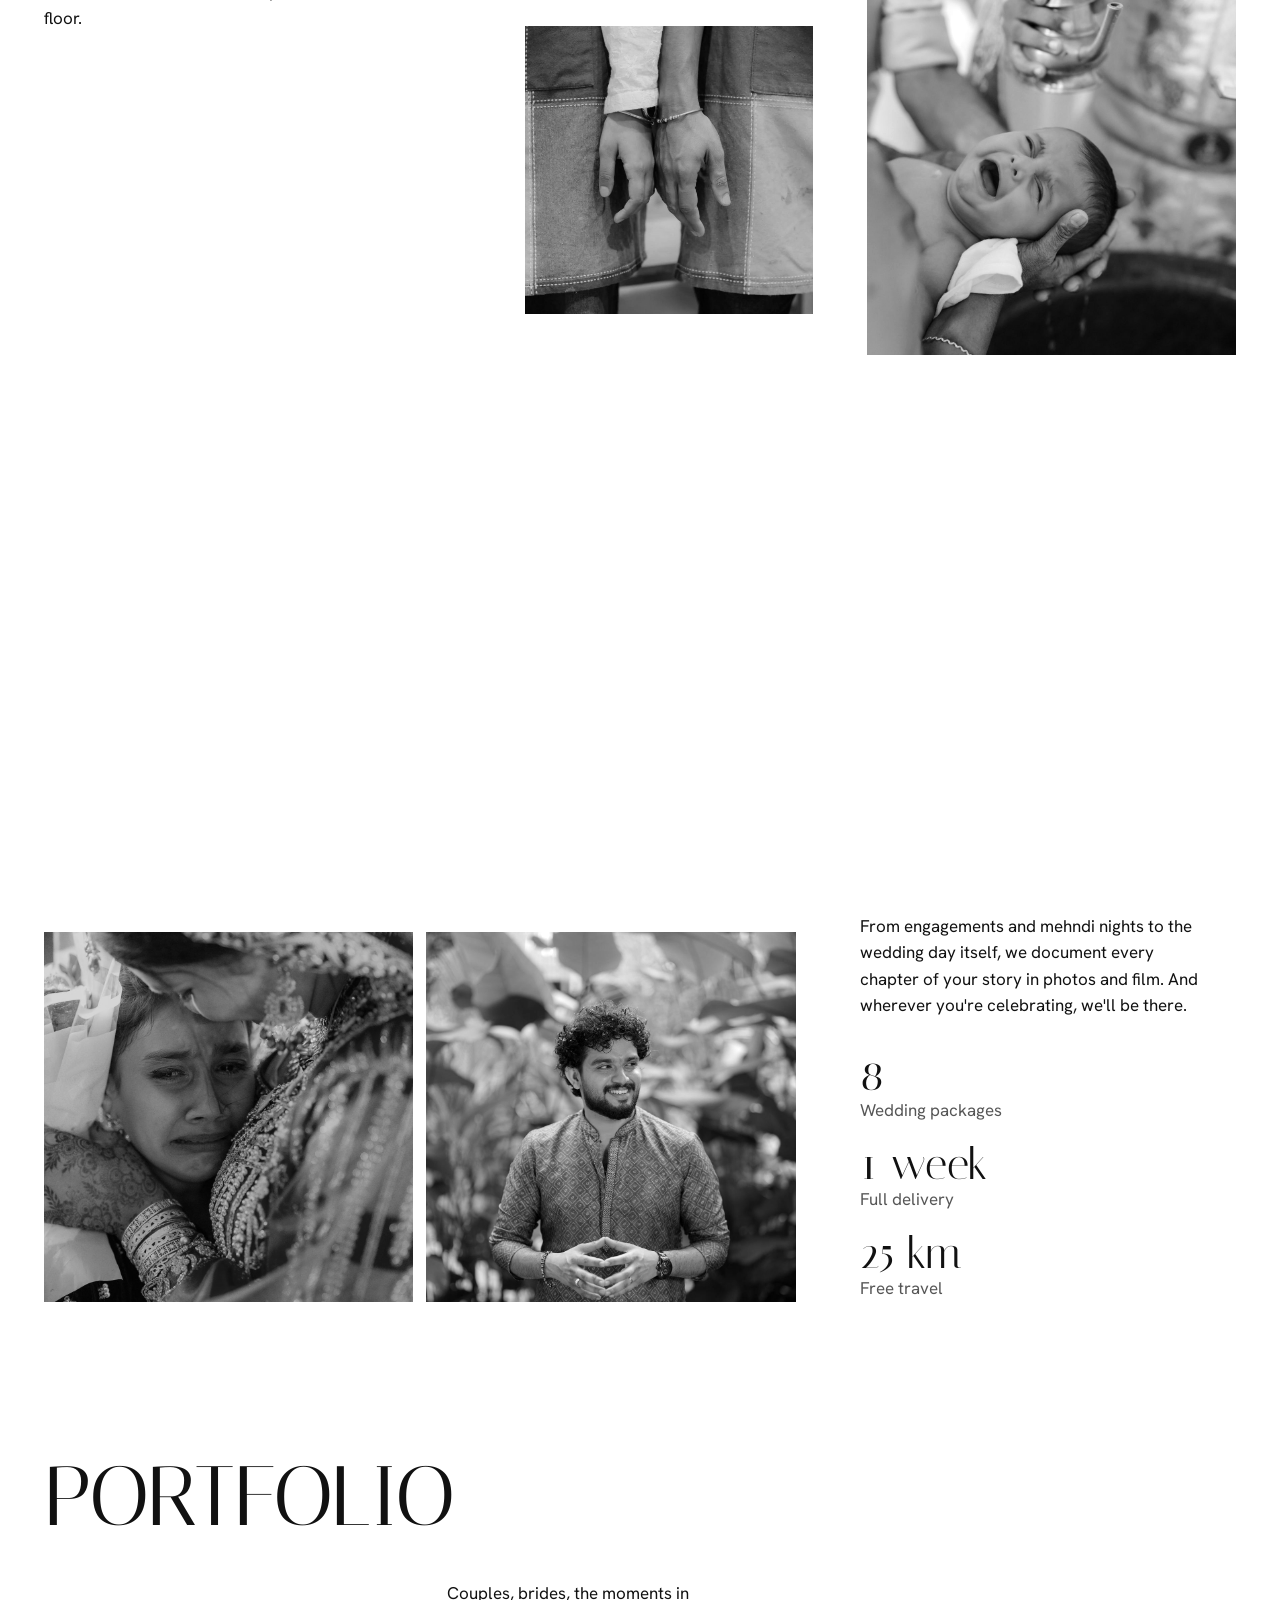
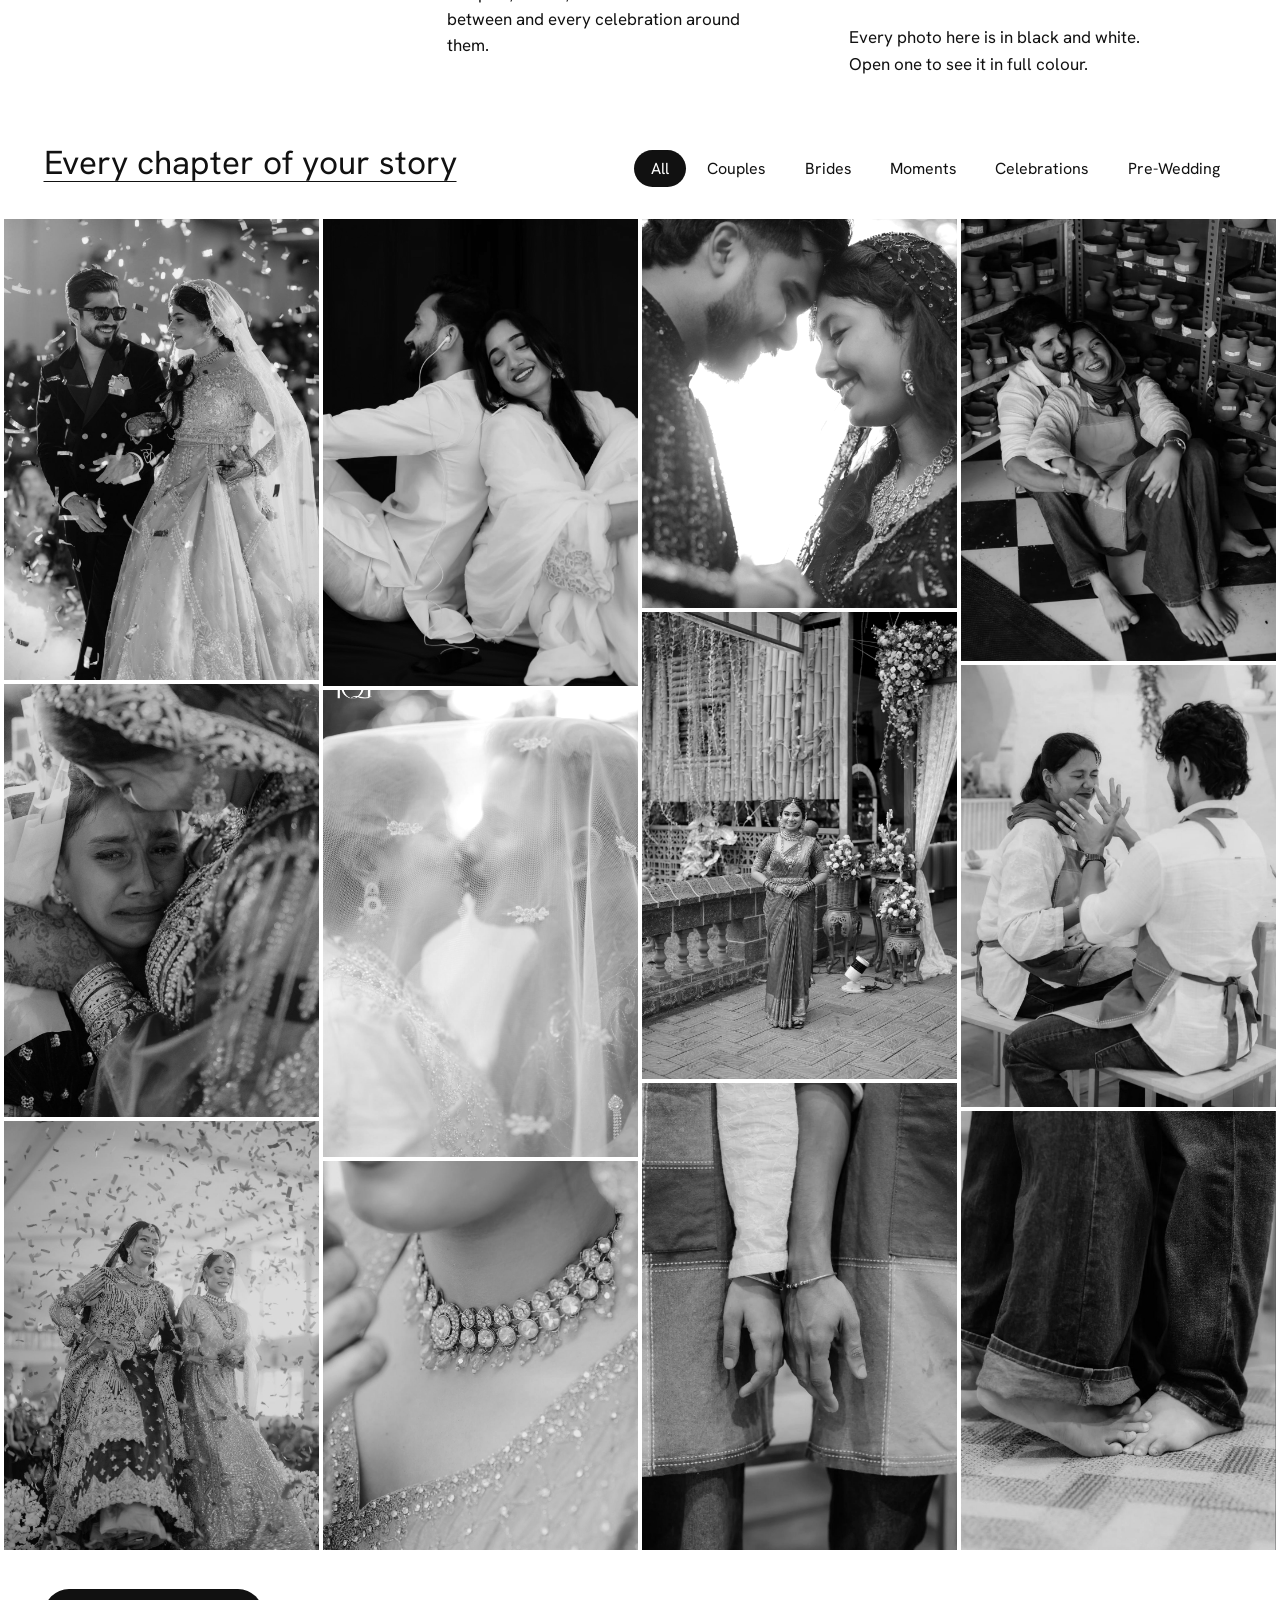
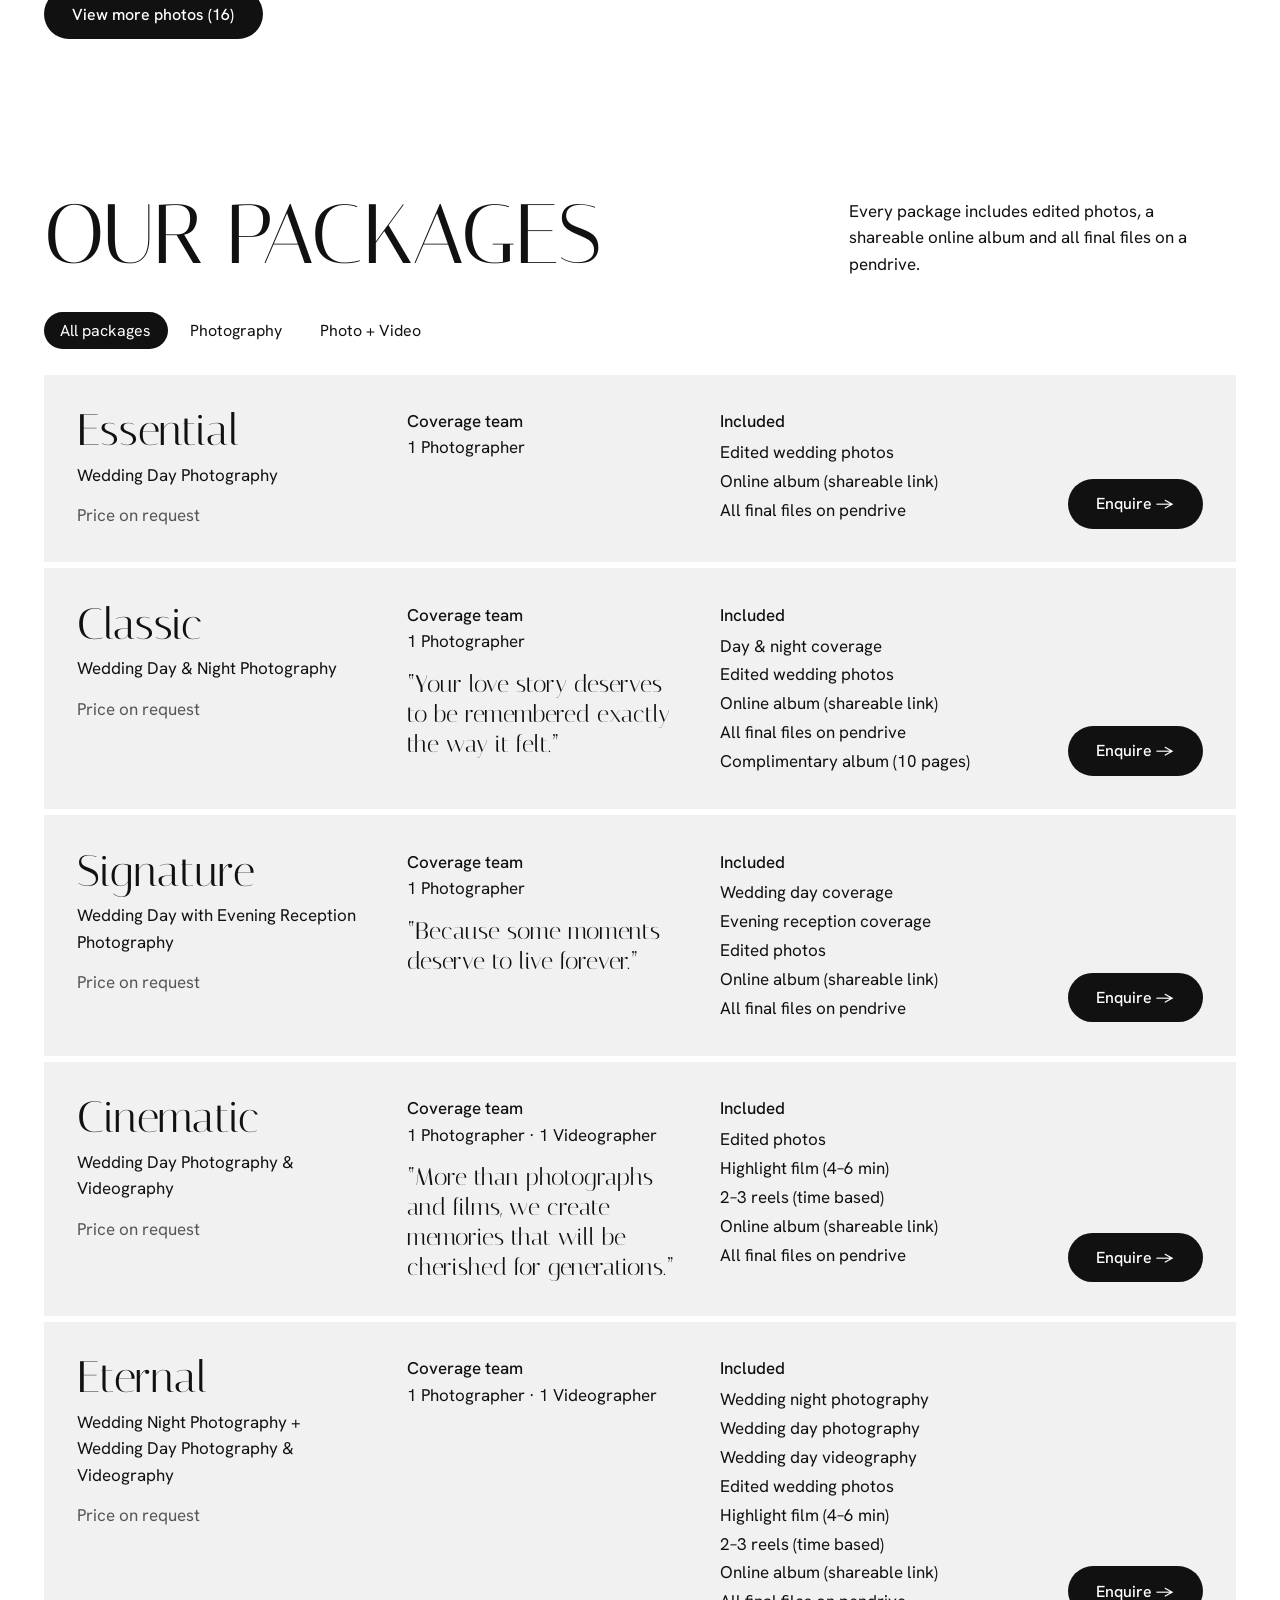
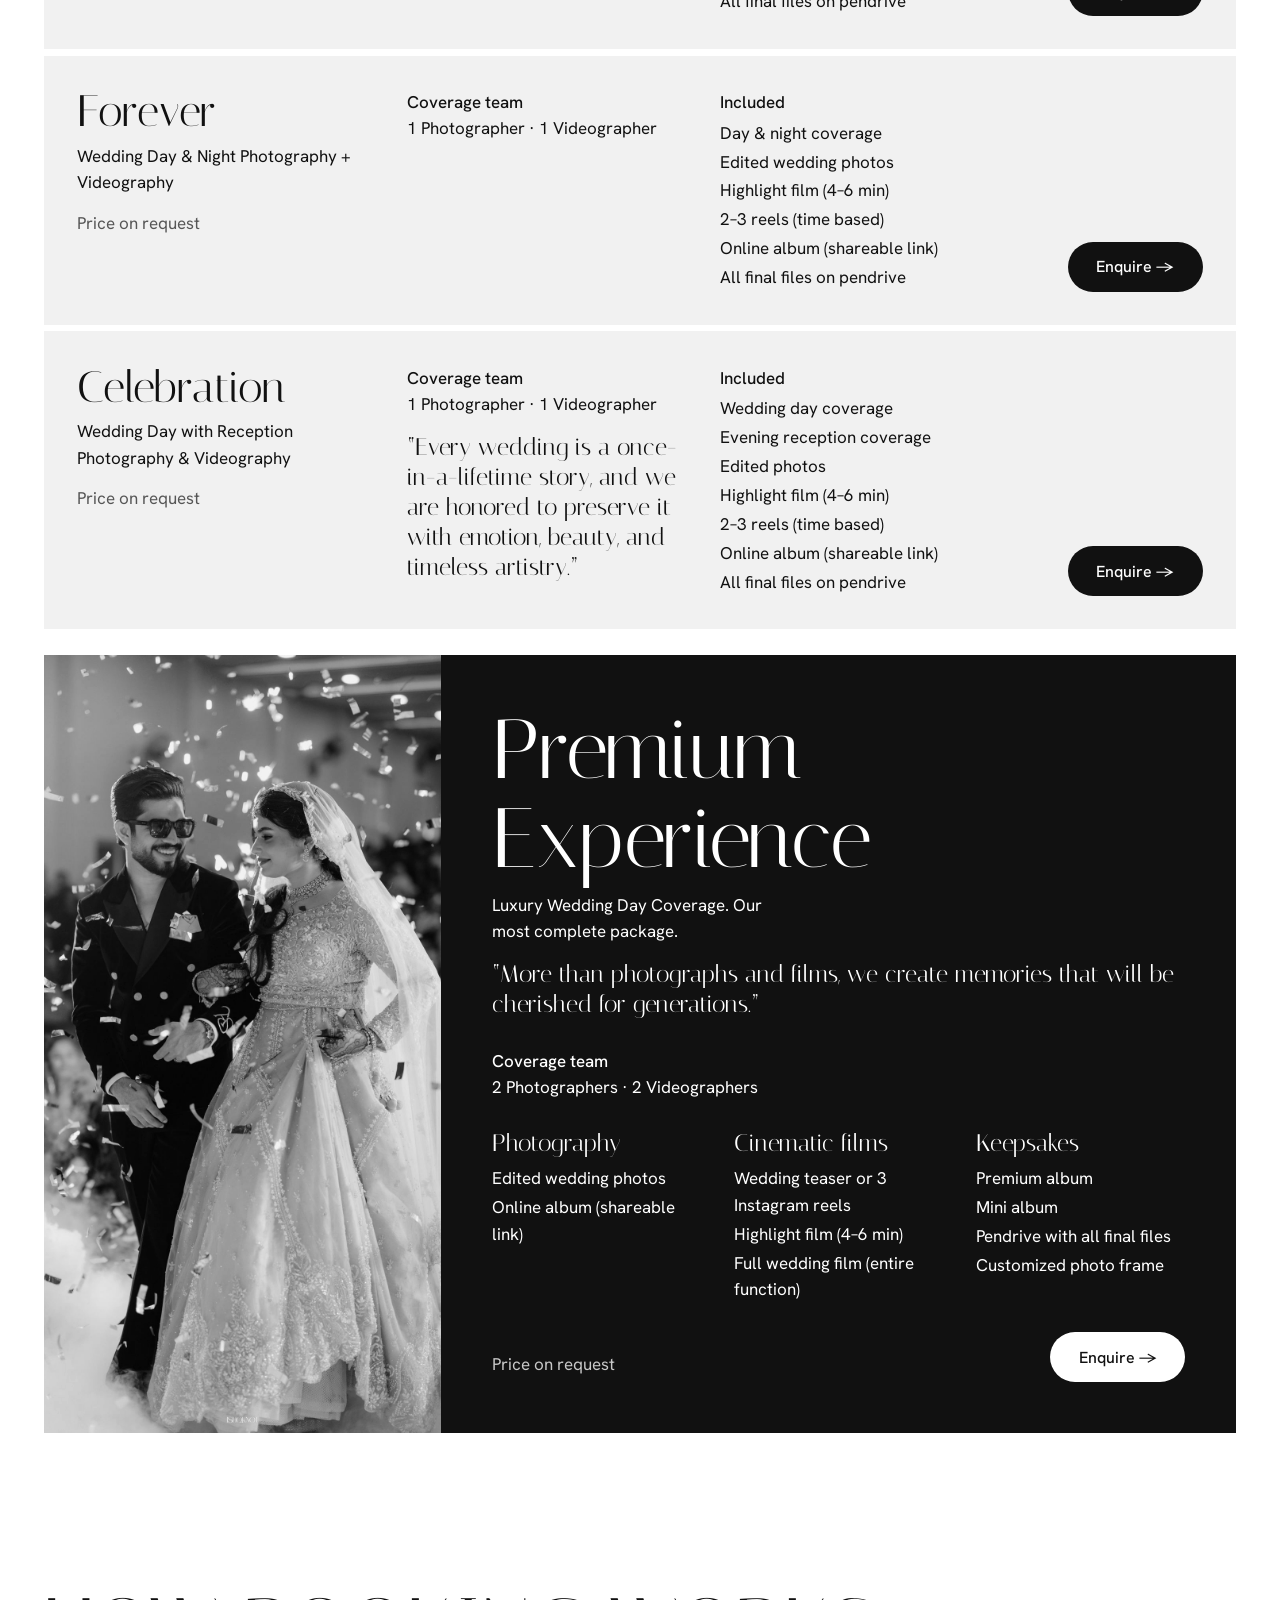
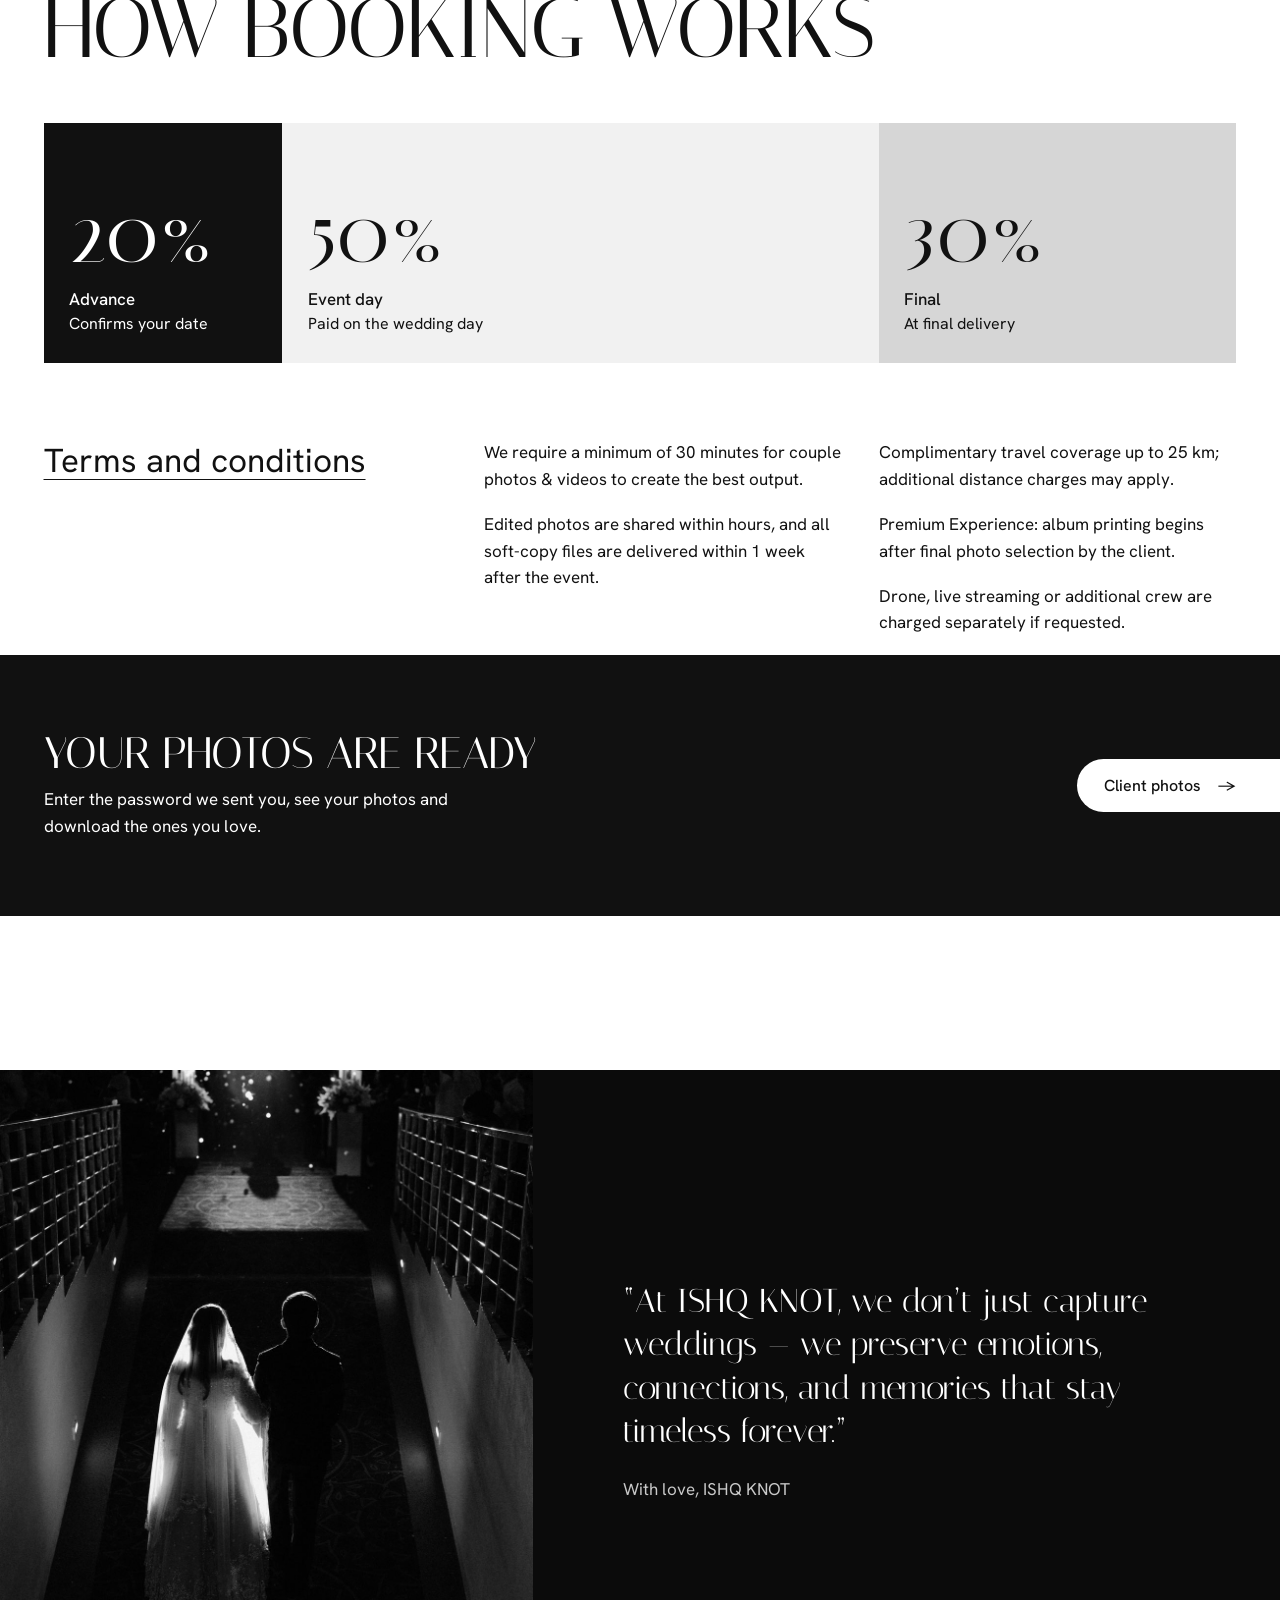
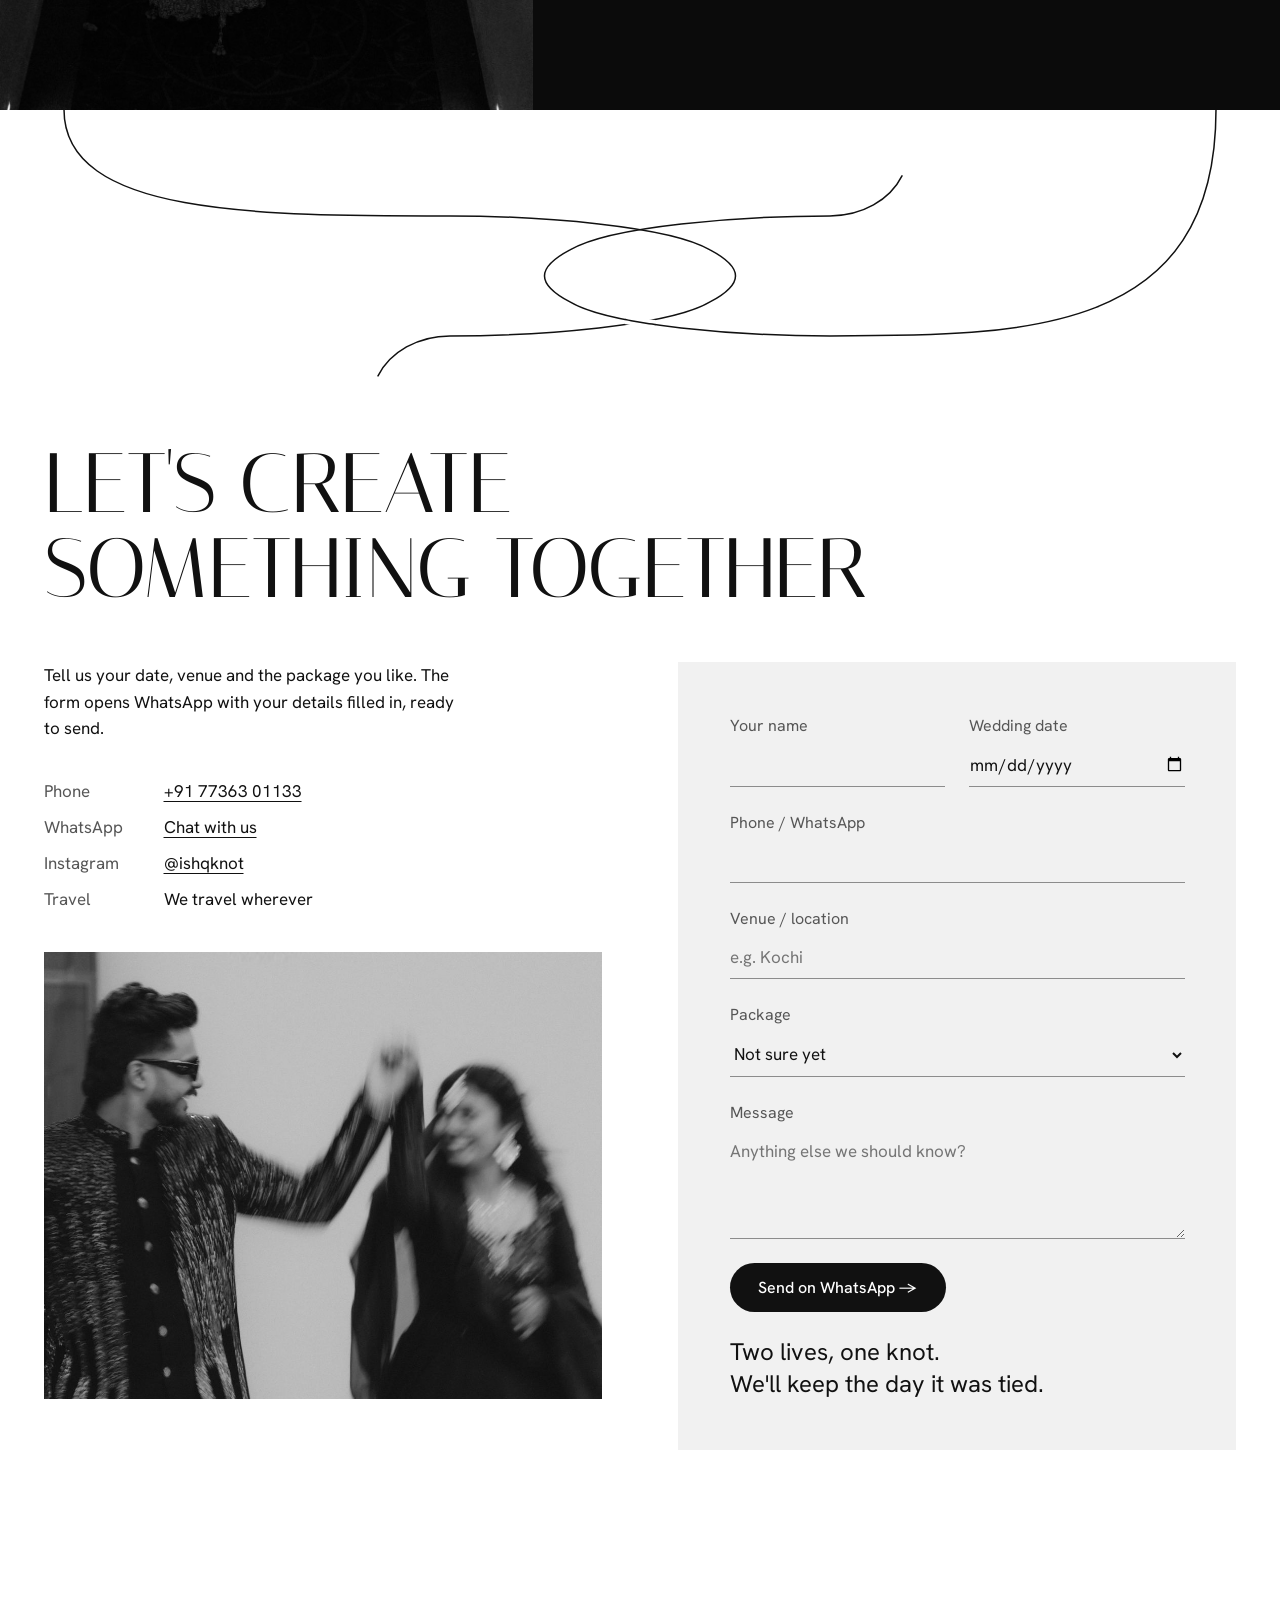
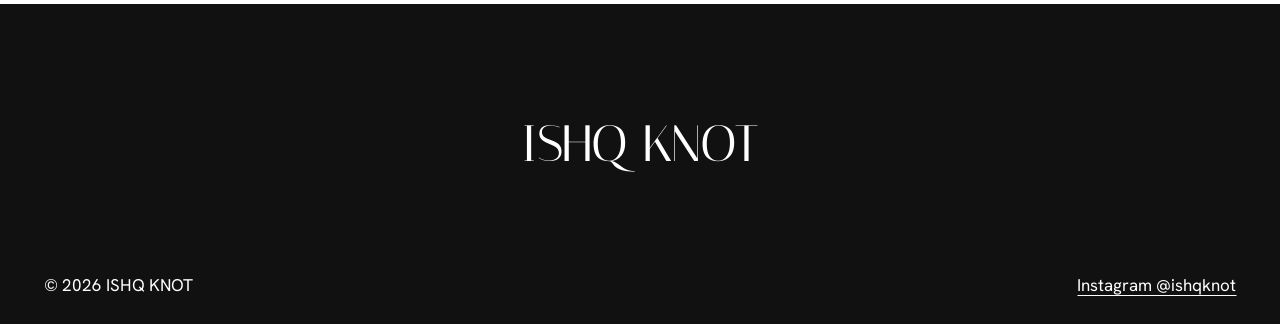
==== commit 0be55a7c: "Reviews: moving strip on the homepage, written by clients, approved in admin Co-Authored-By: Claude " ====
--- a/index.html
+++ b/index.html
@@ -8,7 +8,7 @@
   <link rel="preconnect" href="https://fonts.googleapis.com">
   <link rel="preconnect" href="https://fonts.gstatic.com" crossorigin>
   <link href="https://fonts.googleapis.com/css2?family=Hanken+Grotesk:wght@400;500&family=Italiana&display=swap" rel="stylesheet">
-  <link rel="stylesheet" href="styles.css?v=23">
+  <link rel="stylesheet" href="styles.css?v=24">
 </head>
 <body>
 
@@ -107,6 +107,15 @@
 
       <div class="gallery" id="gallery"><!-- filled by script.js --></div>
       <div class="gallery-more"><button class="btn" id="gallery-more">View more photos</button></div>
+    </section>
+
+    <!-- Reviews: shown once the admin has approved one (filled by script.js) -->
+    <section class="reviews" id="reviews" hidden>
+      <div class="reviews-head">
+        <h2>What couples say</h2>
+        <a class="tab tab-light" href="/client-photos#review">Write a review <i>→</i></a>
+      </div>
+      <div class="reviews-strip"><div class="reviews-track" id="reviews-track"></div></div>
     </section>
 
     <!-- Packages -->
@@ -220,6 +229,6 @@
     <button class="lb-next" aria-label="Next">›</button>
   </div>
 
-  <script src="script.js?v=11"></script>
+  <script src="script.js?v=12"></script>
 </body>
 </html>
--- a/styles.css
+++ b/styles.css
@@ -304,6 +304,23 @@
 .client-band p { margin-top: .7rem; max-width: 44ch; }
 .client-band .tab { flex: none; }
 
+/* ---------- Reviews ---------- */
+.reviews { margin-top: var(--gap); padding-block: clamp(3.5rem, 7vw, 6rem); background: var(--ink); color: var(--ground); position: relative; z-index: 1; overflow: hidden; }
+.reviews[hidden] { display: none; }
+.reviews-head { display: flex; align-items: center; justify-content: space-between; gap: 2rem; padding-left: var(--gutter); }
+.reviews h2 { font-size: var(--t-h3); }
+.reviews-head .tab { flex: none; }
+.reviews-strip { margin-top: clamp(2rem, 4vw, 3rem); }
+/* The cards are in the track twice, so sliding it half its width loops without a jump */
+.reviews-track { display: flex; width: max-content; animation: reviews-slide var(--loop, 60s) linear infinite; }
+.reviews-strip:hover .reviews-track { animation-play-state: paused; }
+@keyframes reviews-slide { to { transform: translateX(-50%); } }
+.review { flex: none; width: min(24rem, 80vw); margin-right: 1rem; padding: 1.8rem; border: 1px solid #444; display: flex; flex-direction: column; }
+.review-stars { letter-spacing: .15em; }
+.review p { margin-top: .9rem; color: #e6e6e6; white-space: pre-line; }
+.review cite { margin-top: auto; padding-top: 1.2rem; font-style: normal; font-size: var(--t-small); }
+.review cite small { display: block; color: #a8a8a8; font-size: var(--t-small); }
+
 /* ---------- Footer ---------- */
 .footer { background: var(--ink); color: var(--ground); padding: clamp(4.5rem, 8vw, 8rem) var(--gutter) 1.6rem; overflow: hidden; }
 .footer-name {
@@ -390,7 +407,7 @@
   .contact-photo { grid-column: 1 / -1; aspect-ratio: 16 / 9; }
 }
 @media (max-width: 620px) {
-  .client-band { flex-direction: column; align-items: flex-start; padding-right: 0; }
+  .client-band, .reviews-head { flex-direction: column; align-items: flex-start; padding-right: 0; }
   .footer-name { font-size: 8vw; line-height: 10vw; }
   .footer-row { flex-direction: column; align-items: center; text-align: center; }
   .contact-photo { display: none; }
@@ -409,6 +426,8 @@
   *, *::before, *::after { animation: none !important; transition: none !important; }
   html { scroll-behavior: auto; }
   .reveal { opacity: 1; transform: none; }
+  .reviews-strip { overflow-x: auto; }
+  .reviews-track { padding-inline: var(--gutter); }
 }
 
 /* Hero on tablets and phones: the photo on top, the words under it */
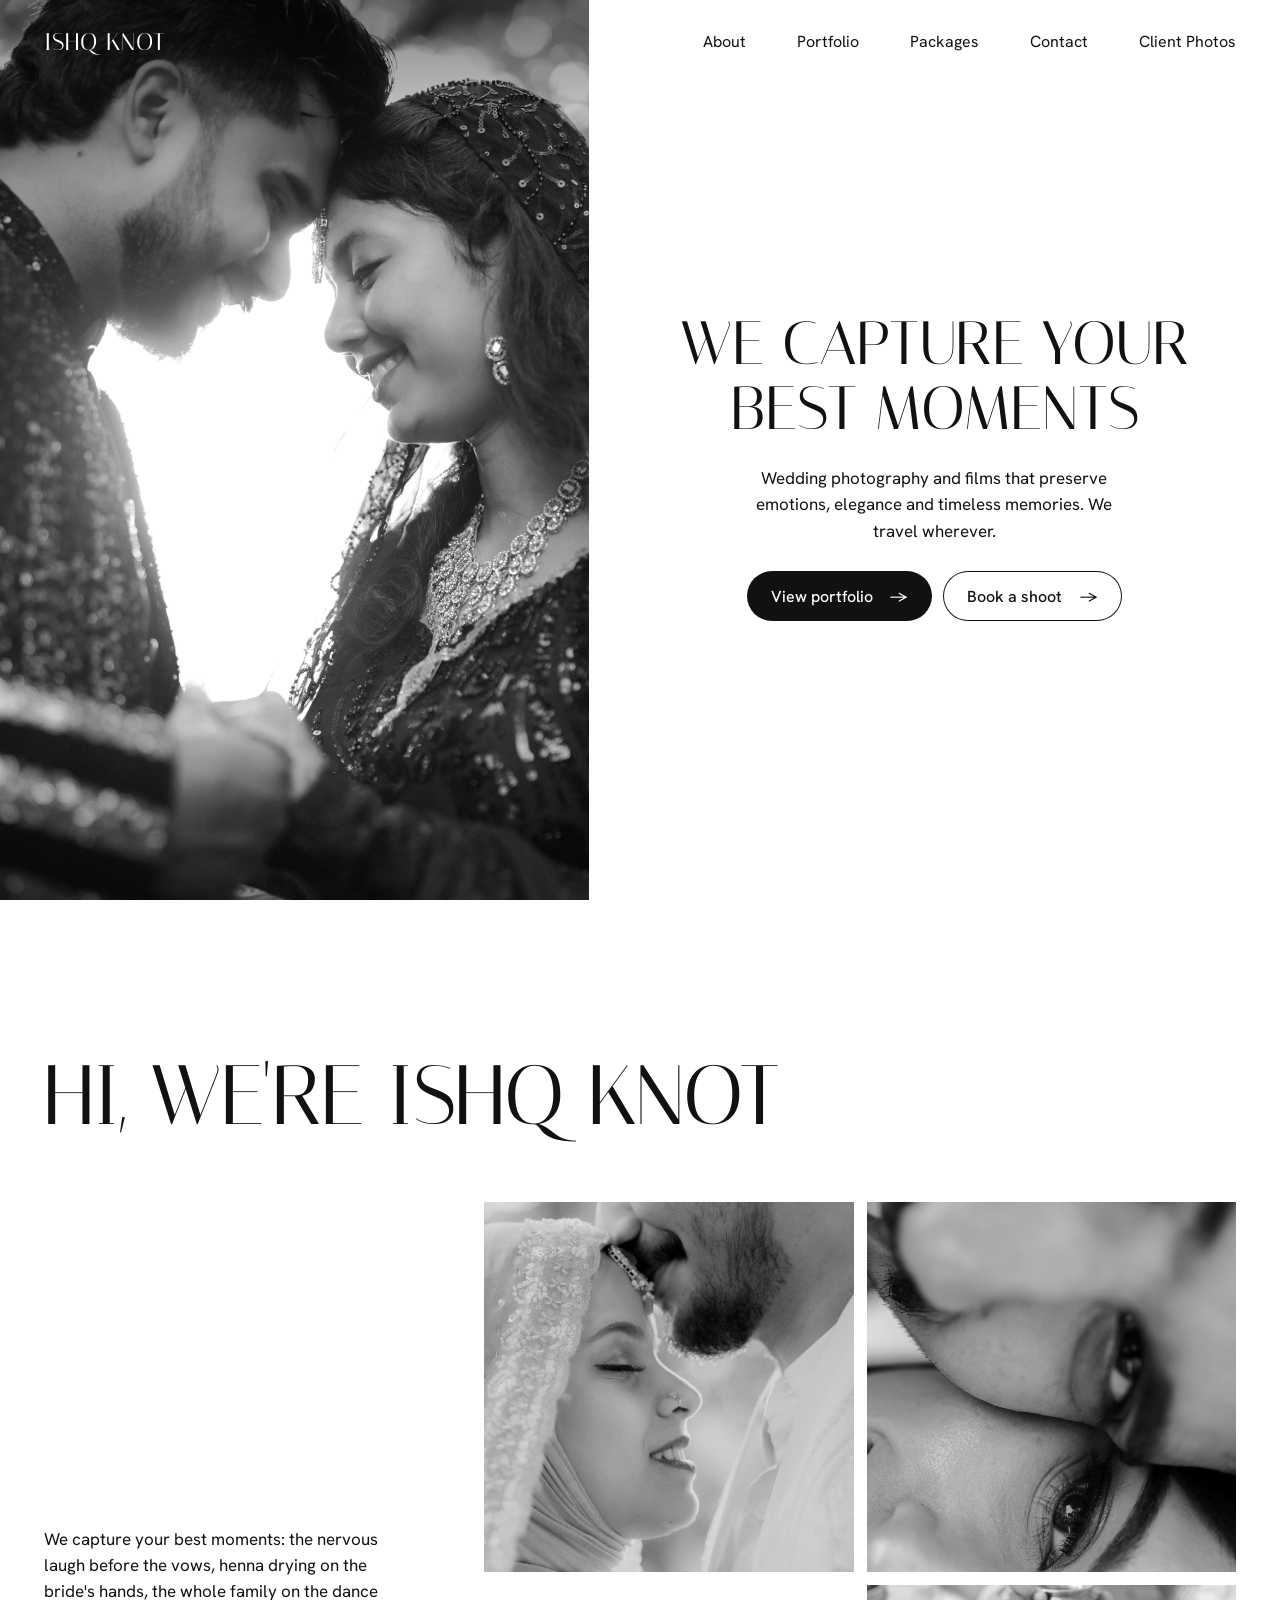
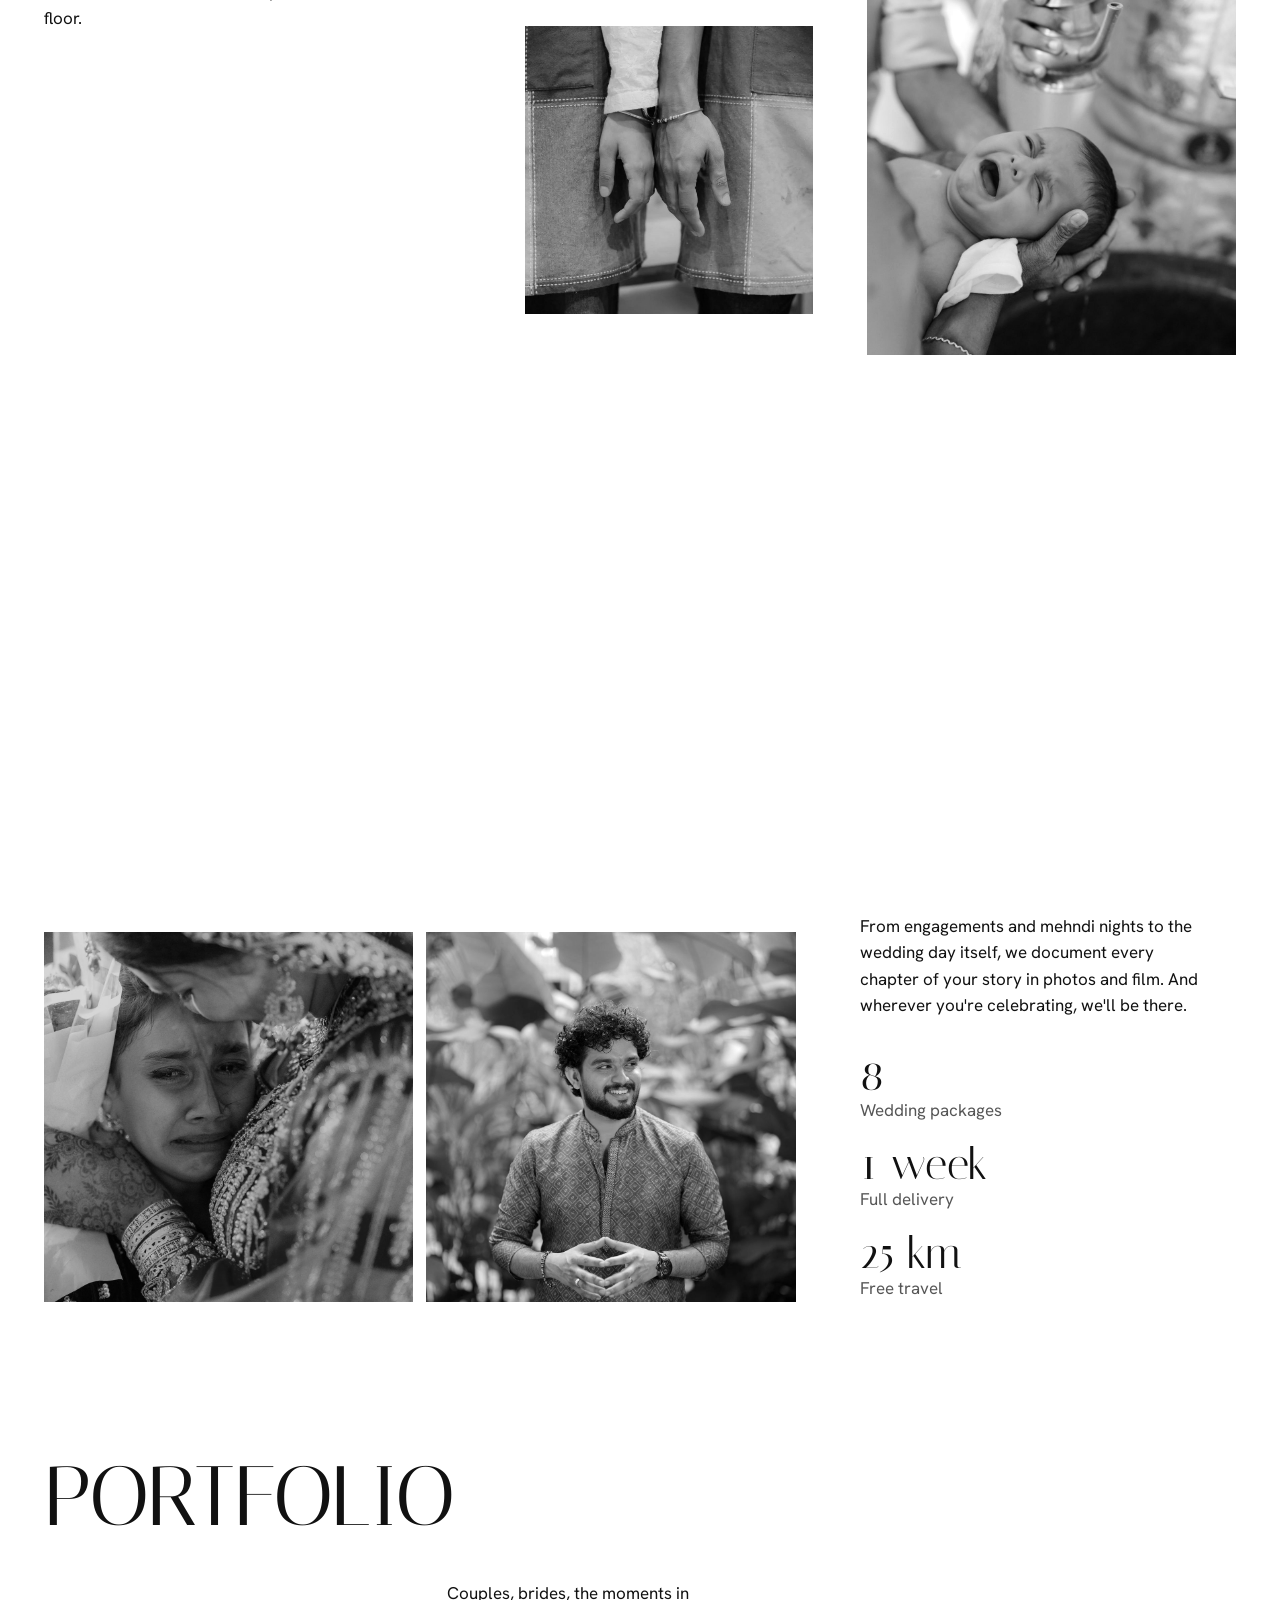
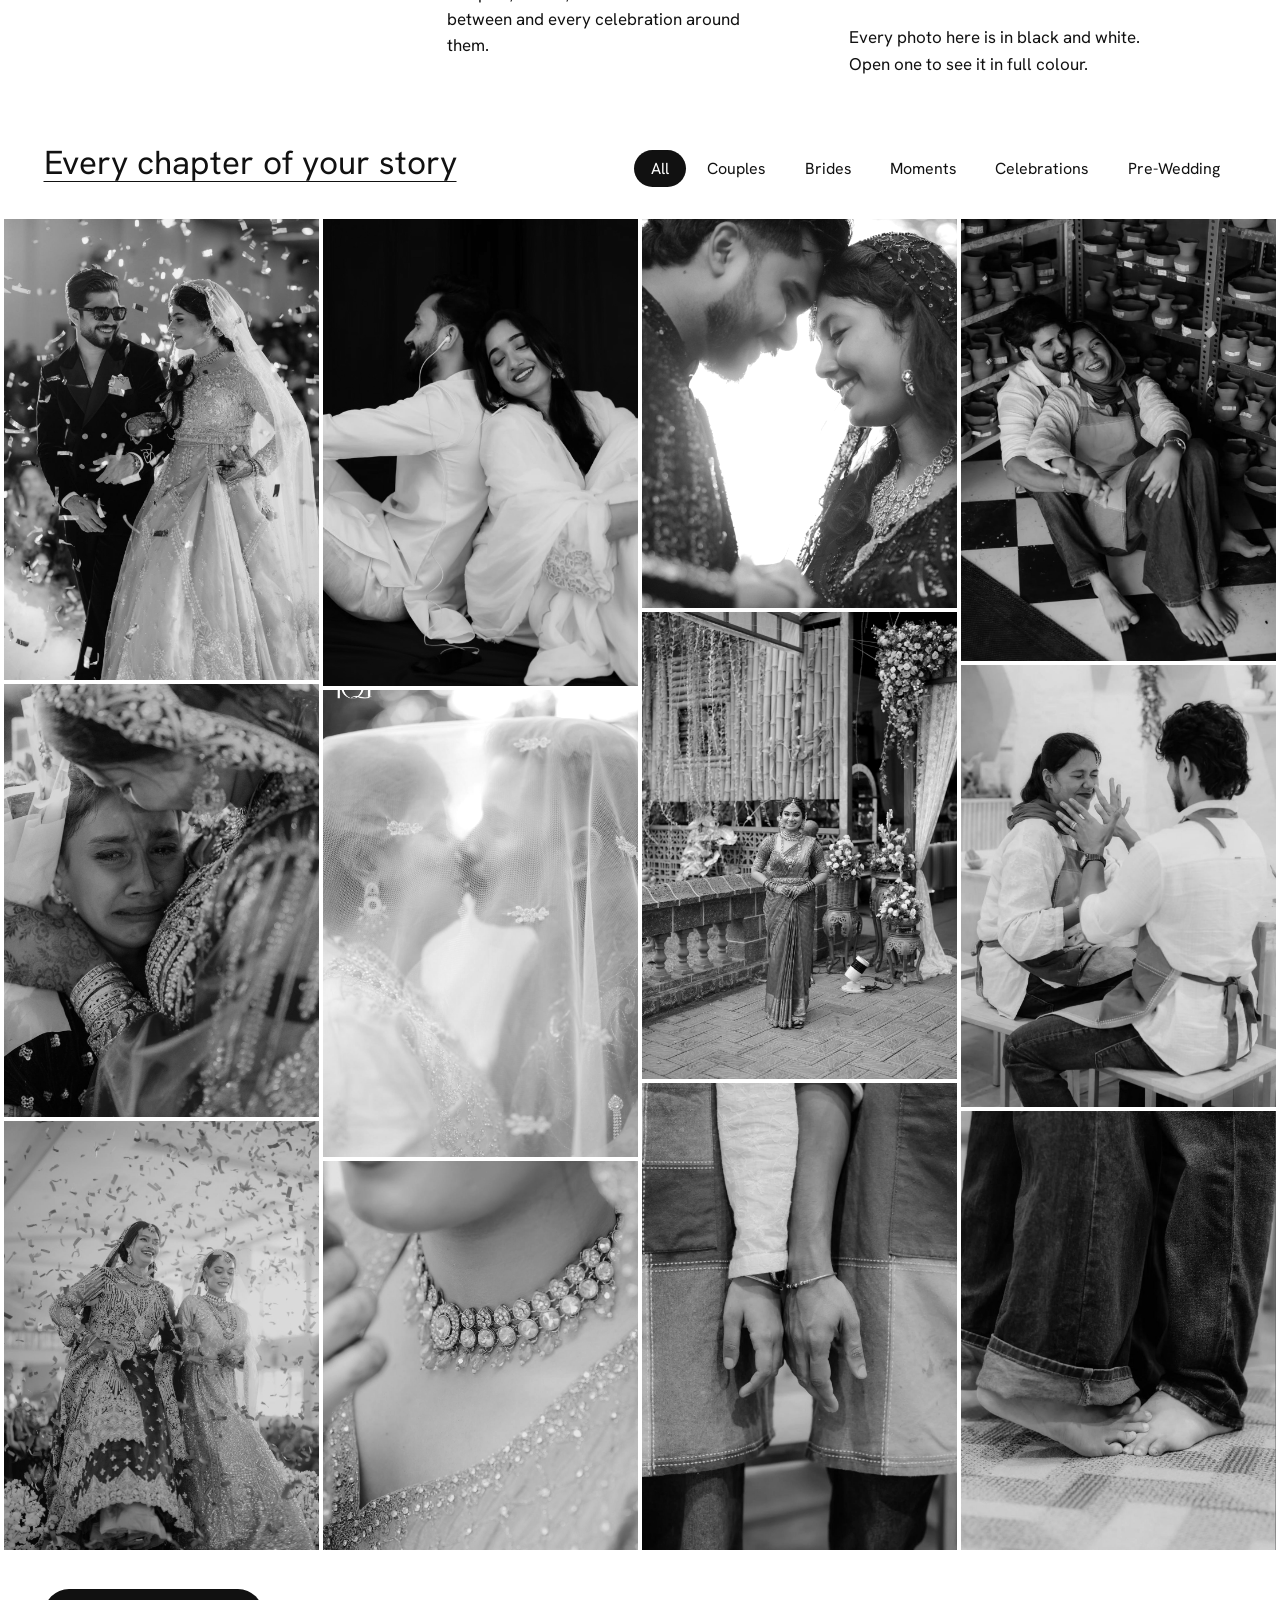
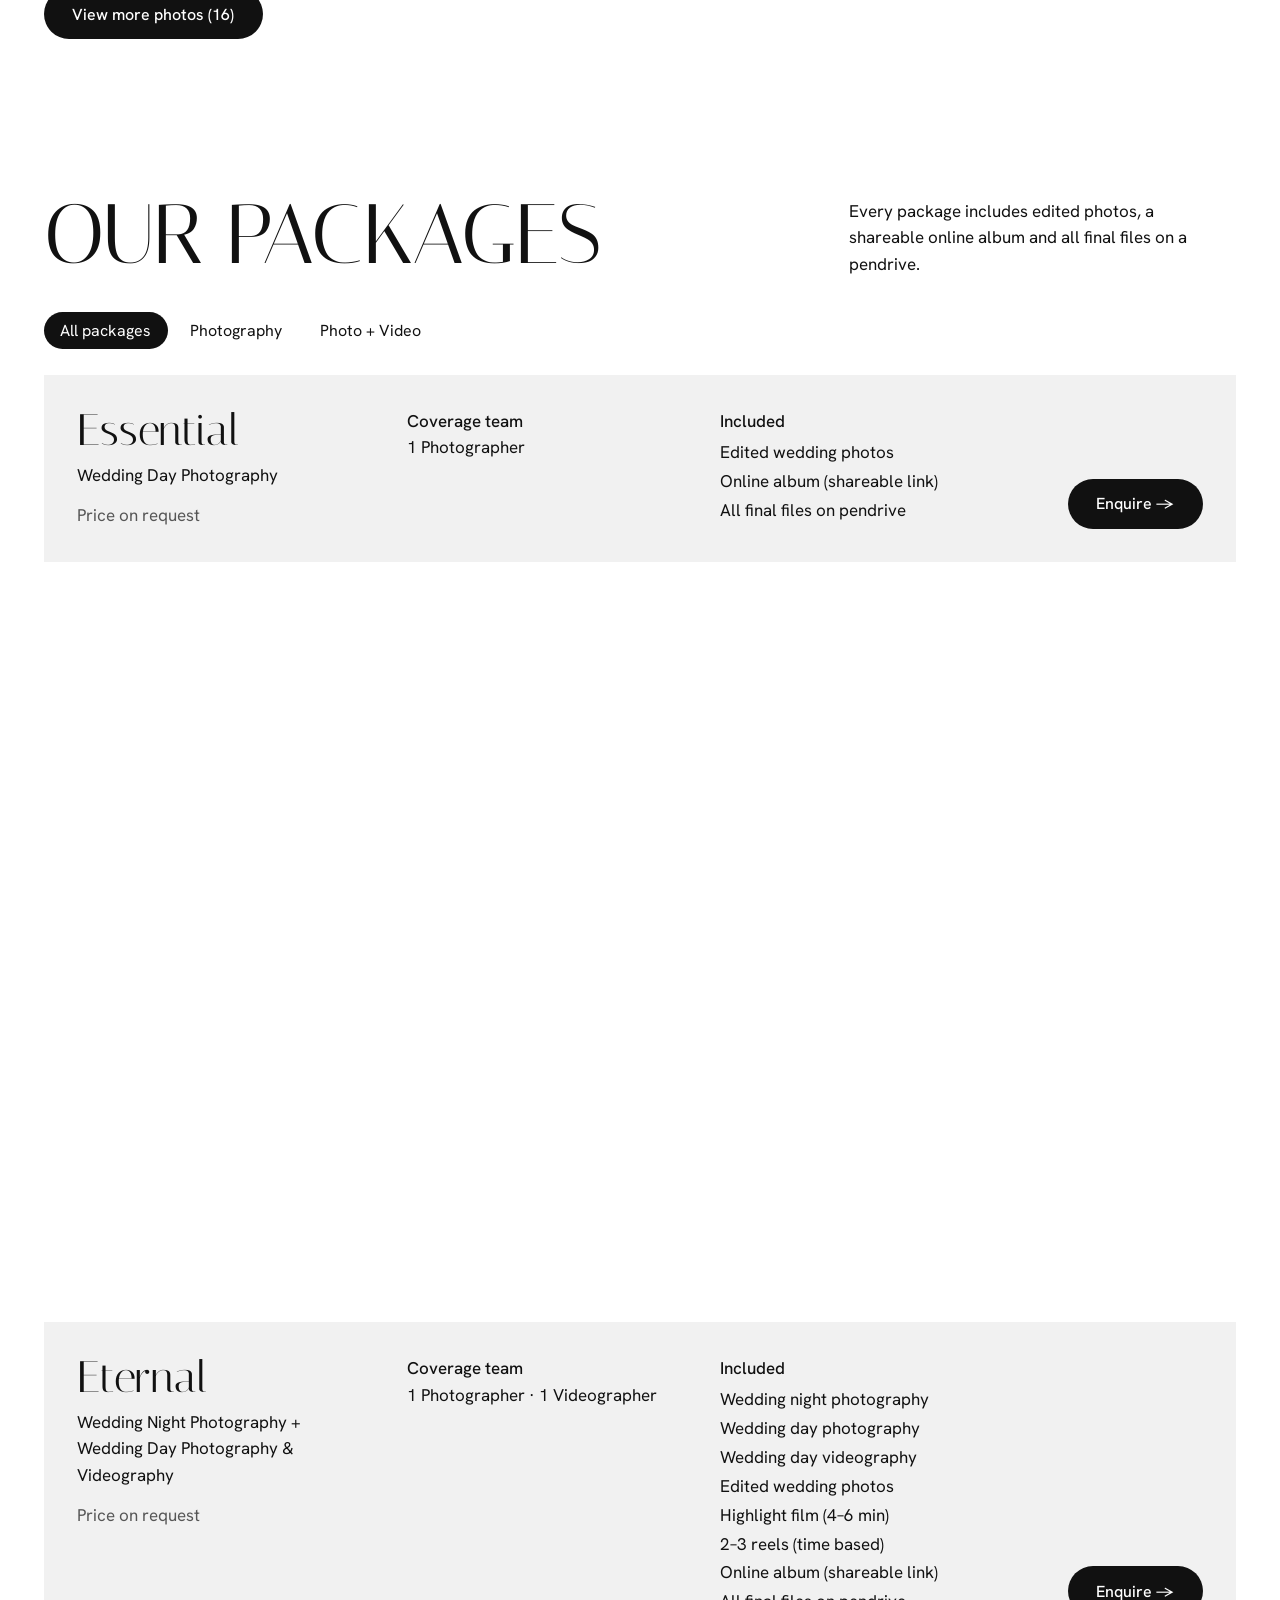
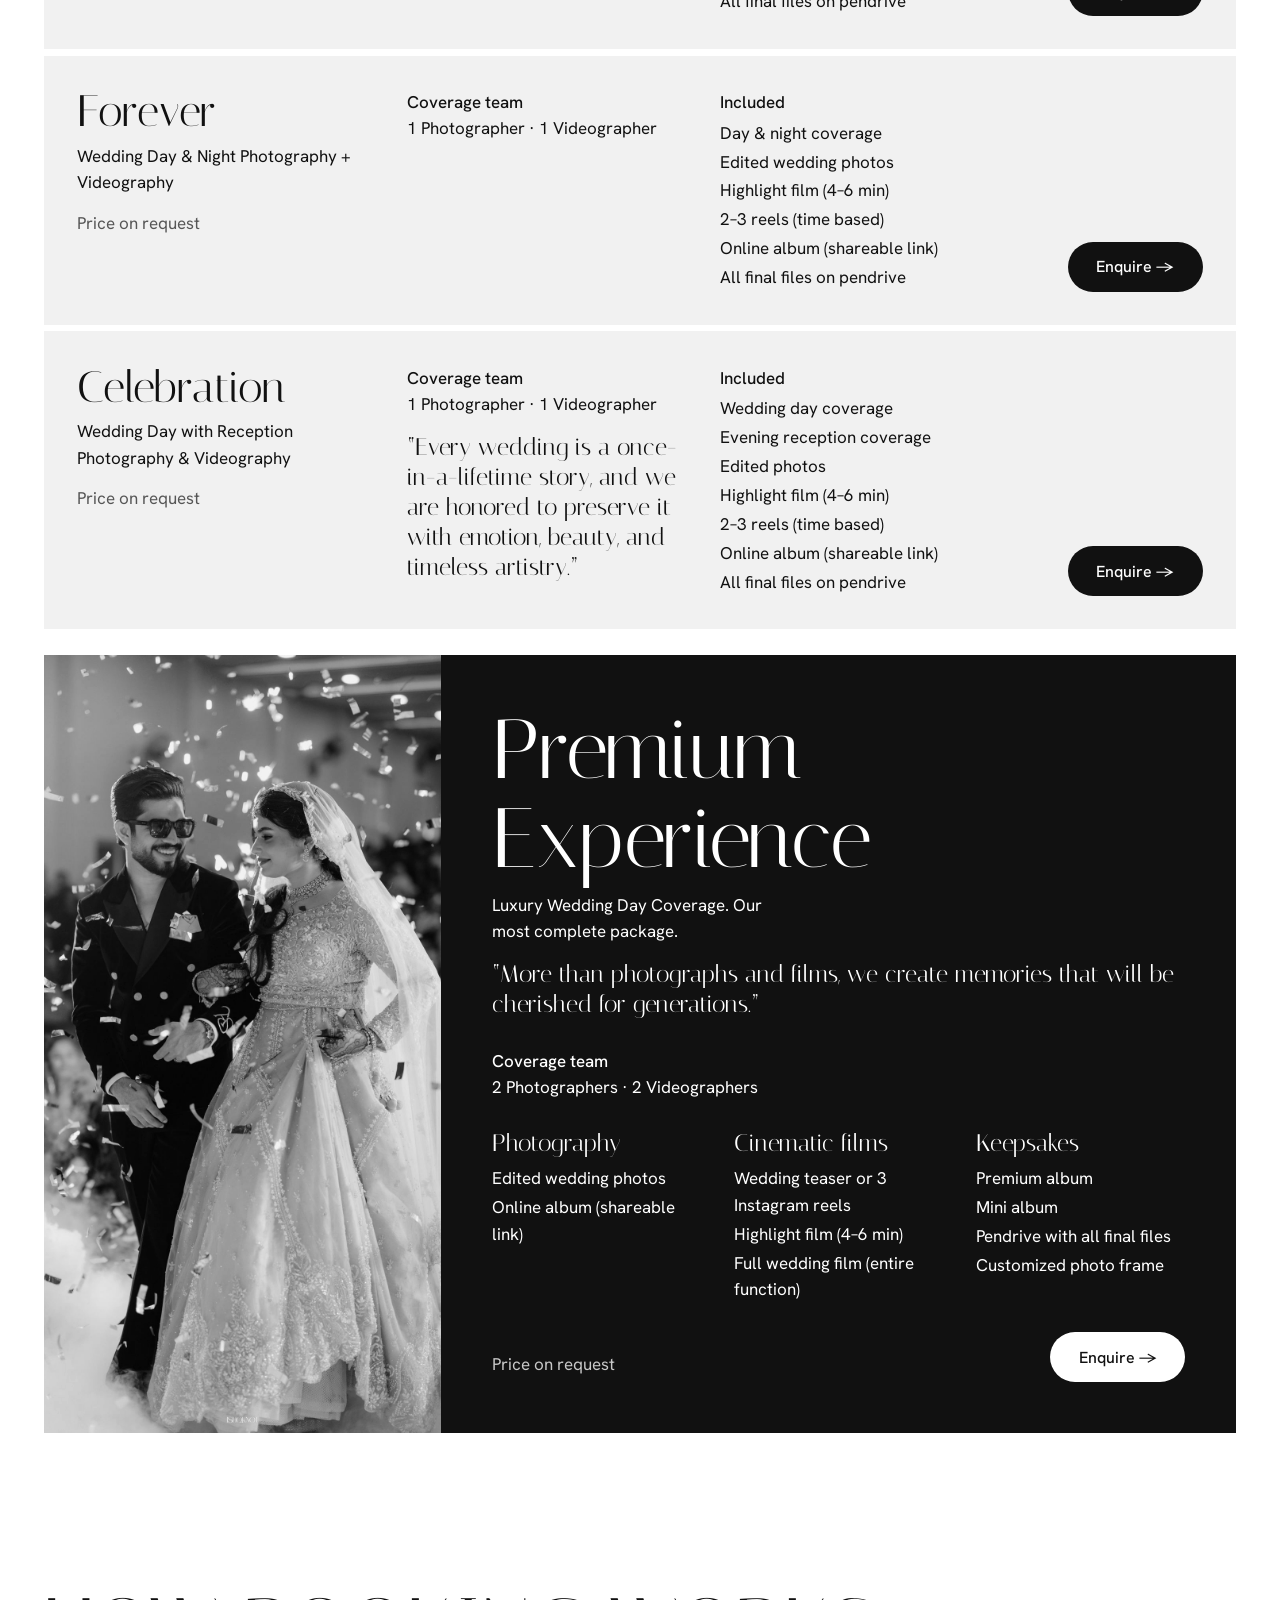
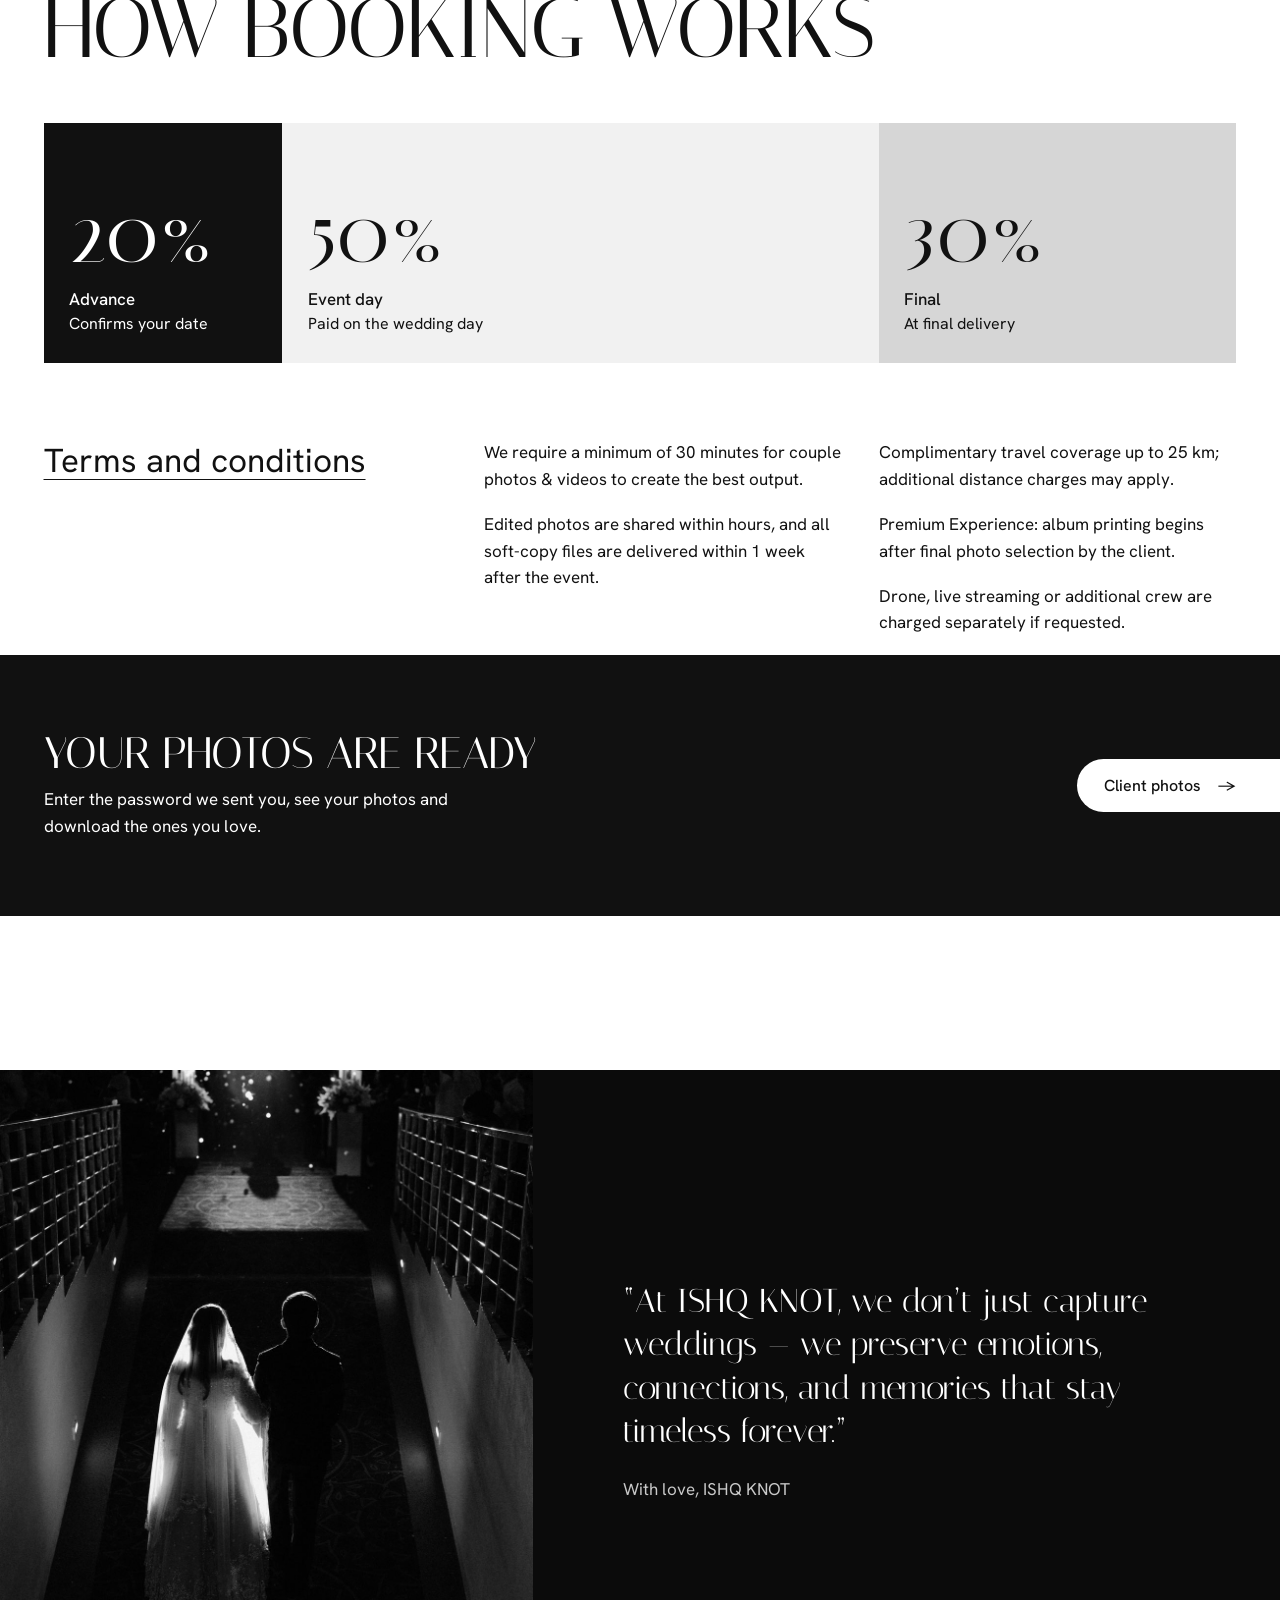
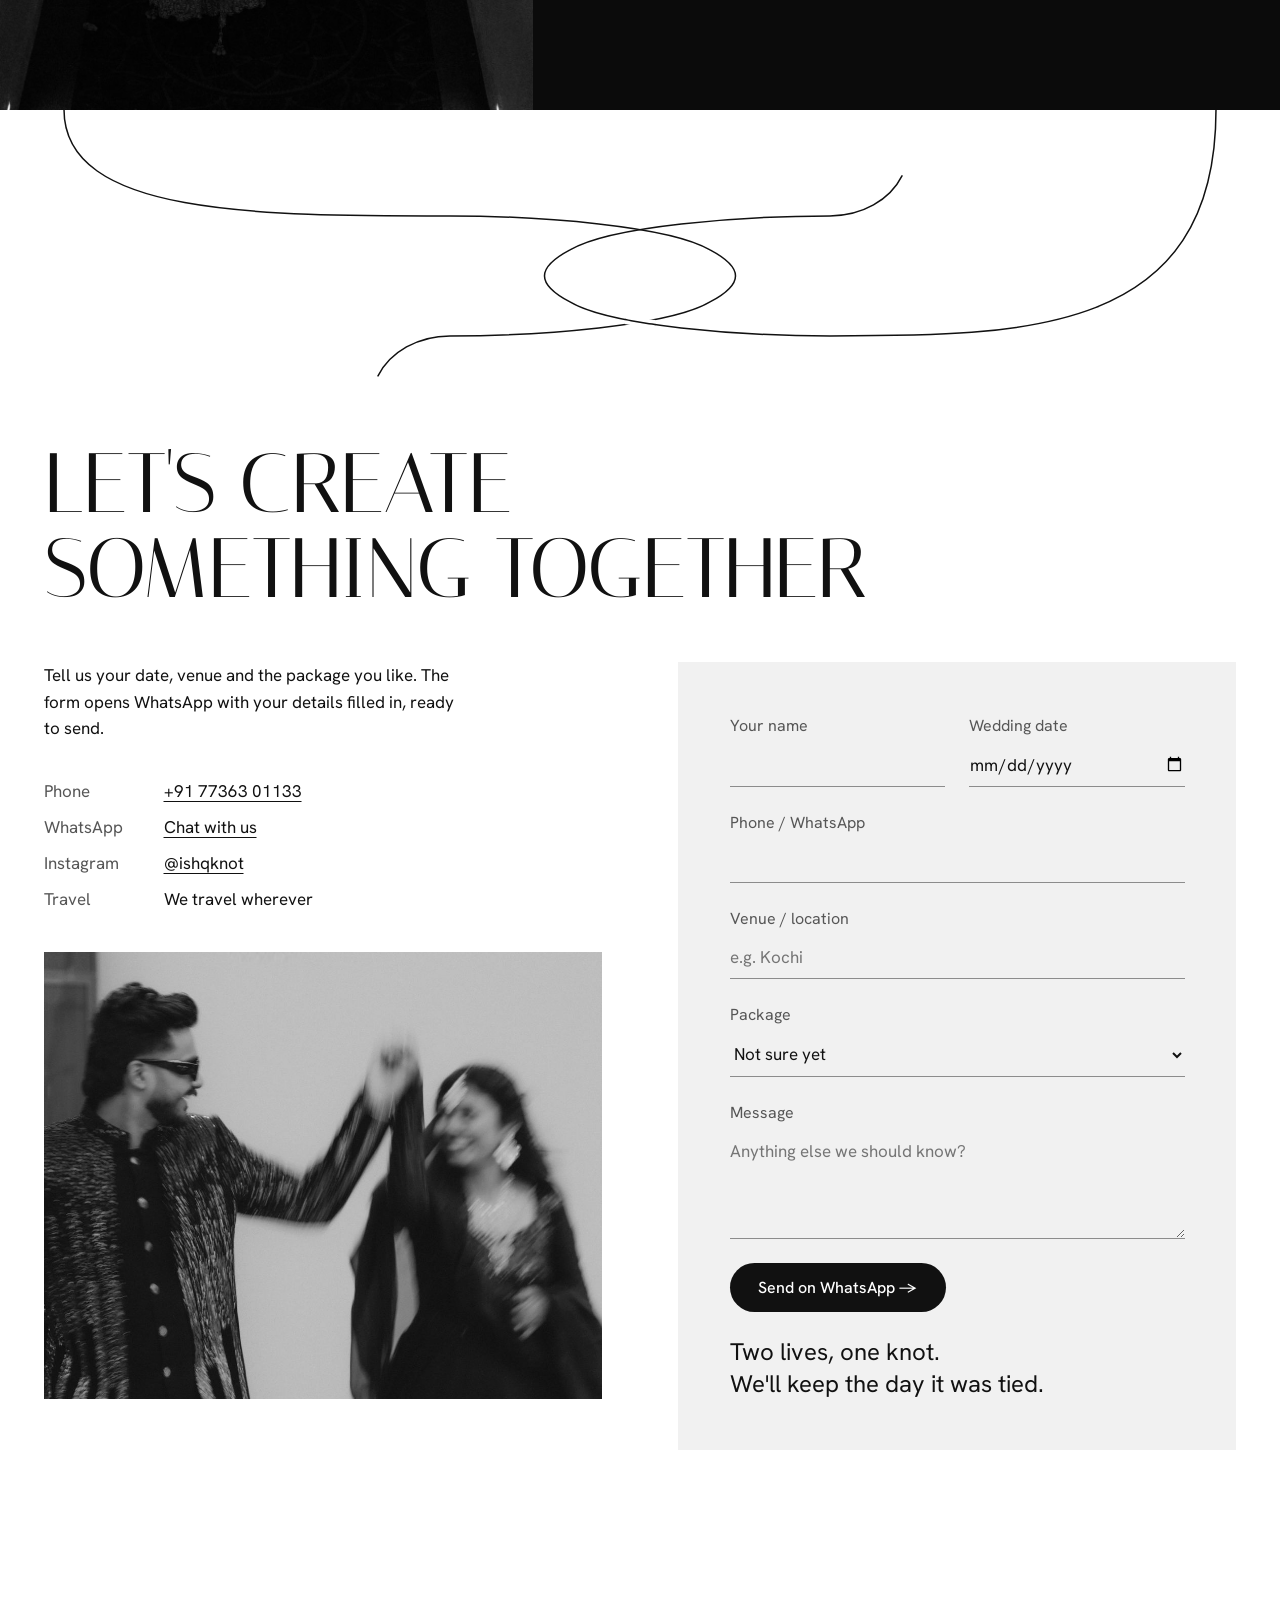
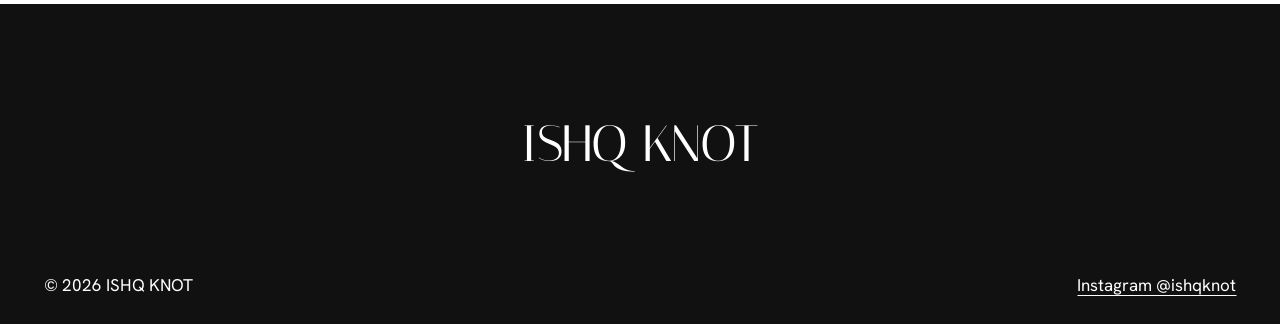
==== commit b18ed453: "Admin: About photos tab for the two homepage photo groups Co-Authored-By: Claude Opus 5.5 <noreply@a" ====
--- a/index.html
+++ b/index.html
@@ -229,6 +229,6 @@
     <button class="lb-next" aria-label="Next">›</button>
   </div>
 
-  <script src="script.js?v=12"></script>
+  <script src="script.js?v=13"></script>
 </body>
 </html>
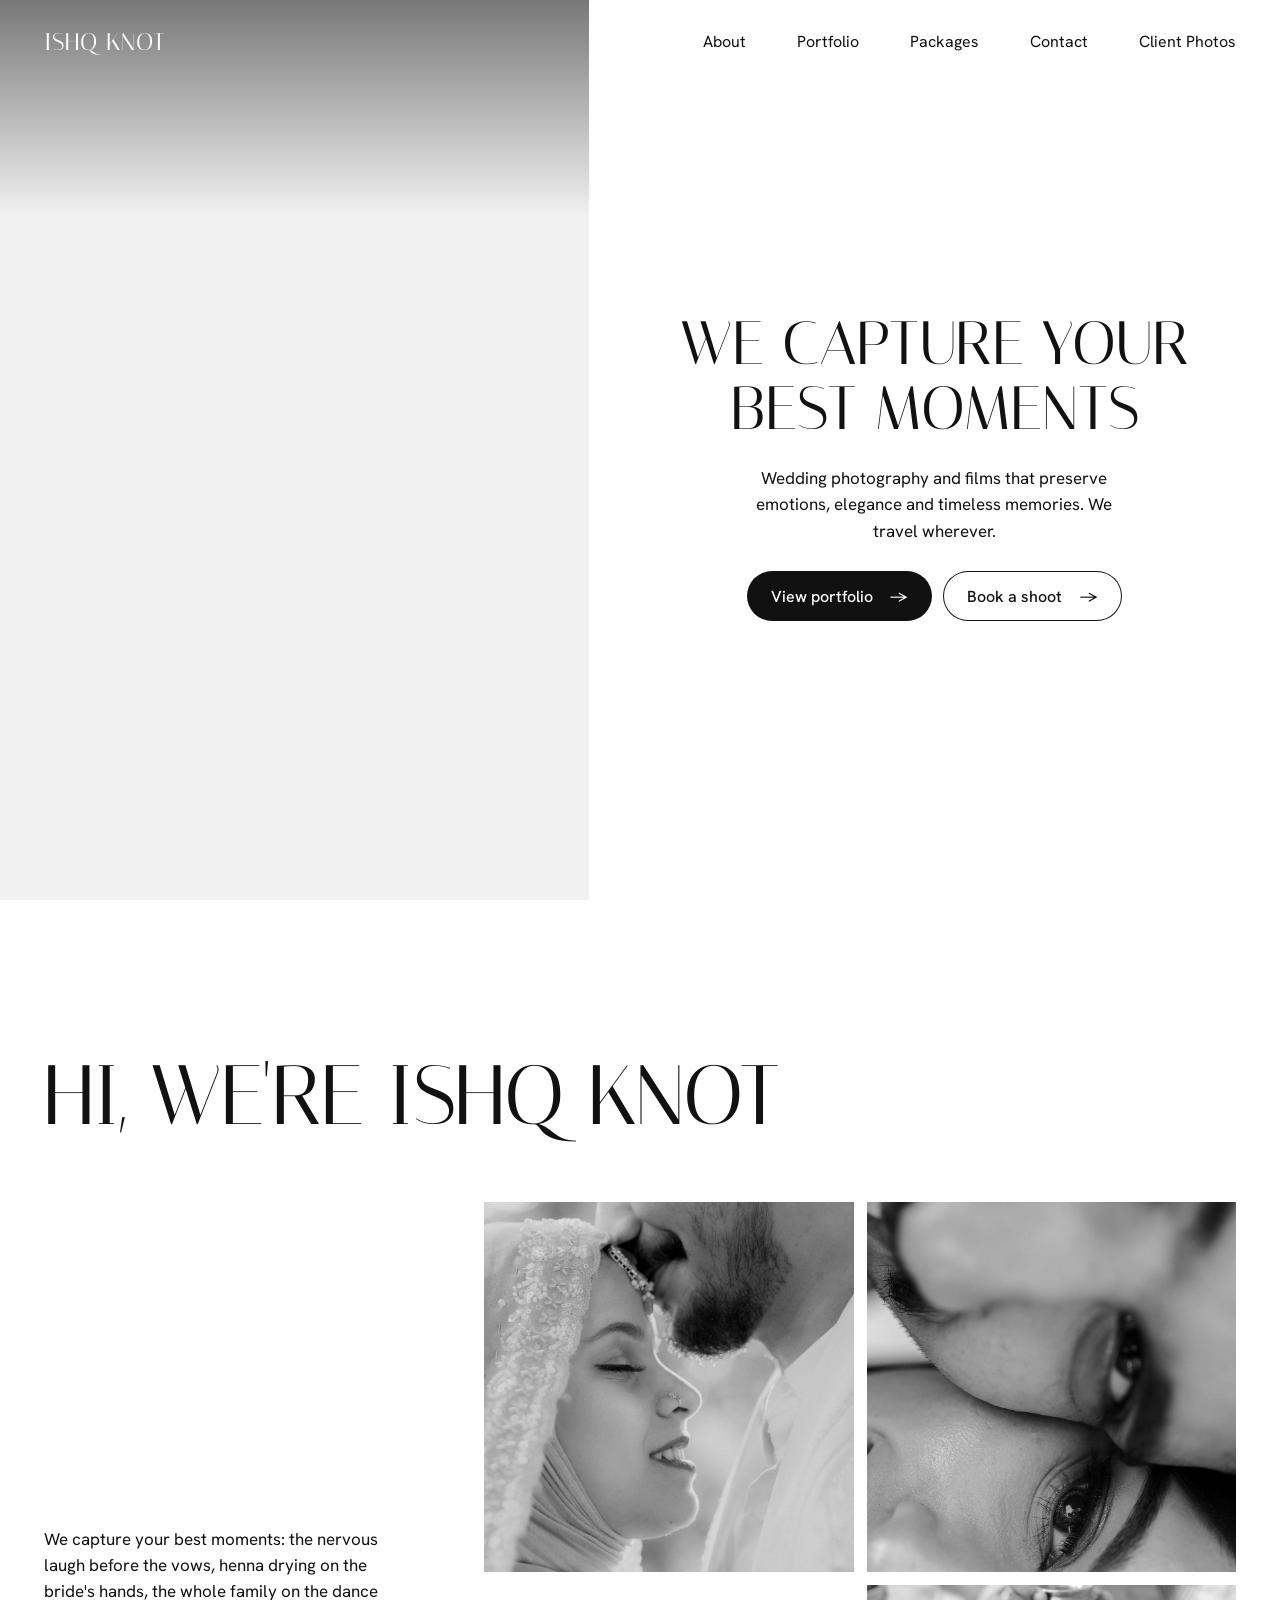
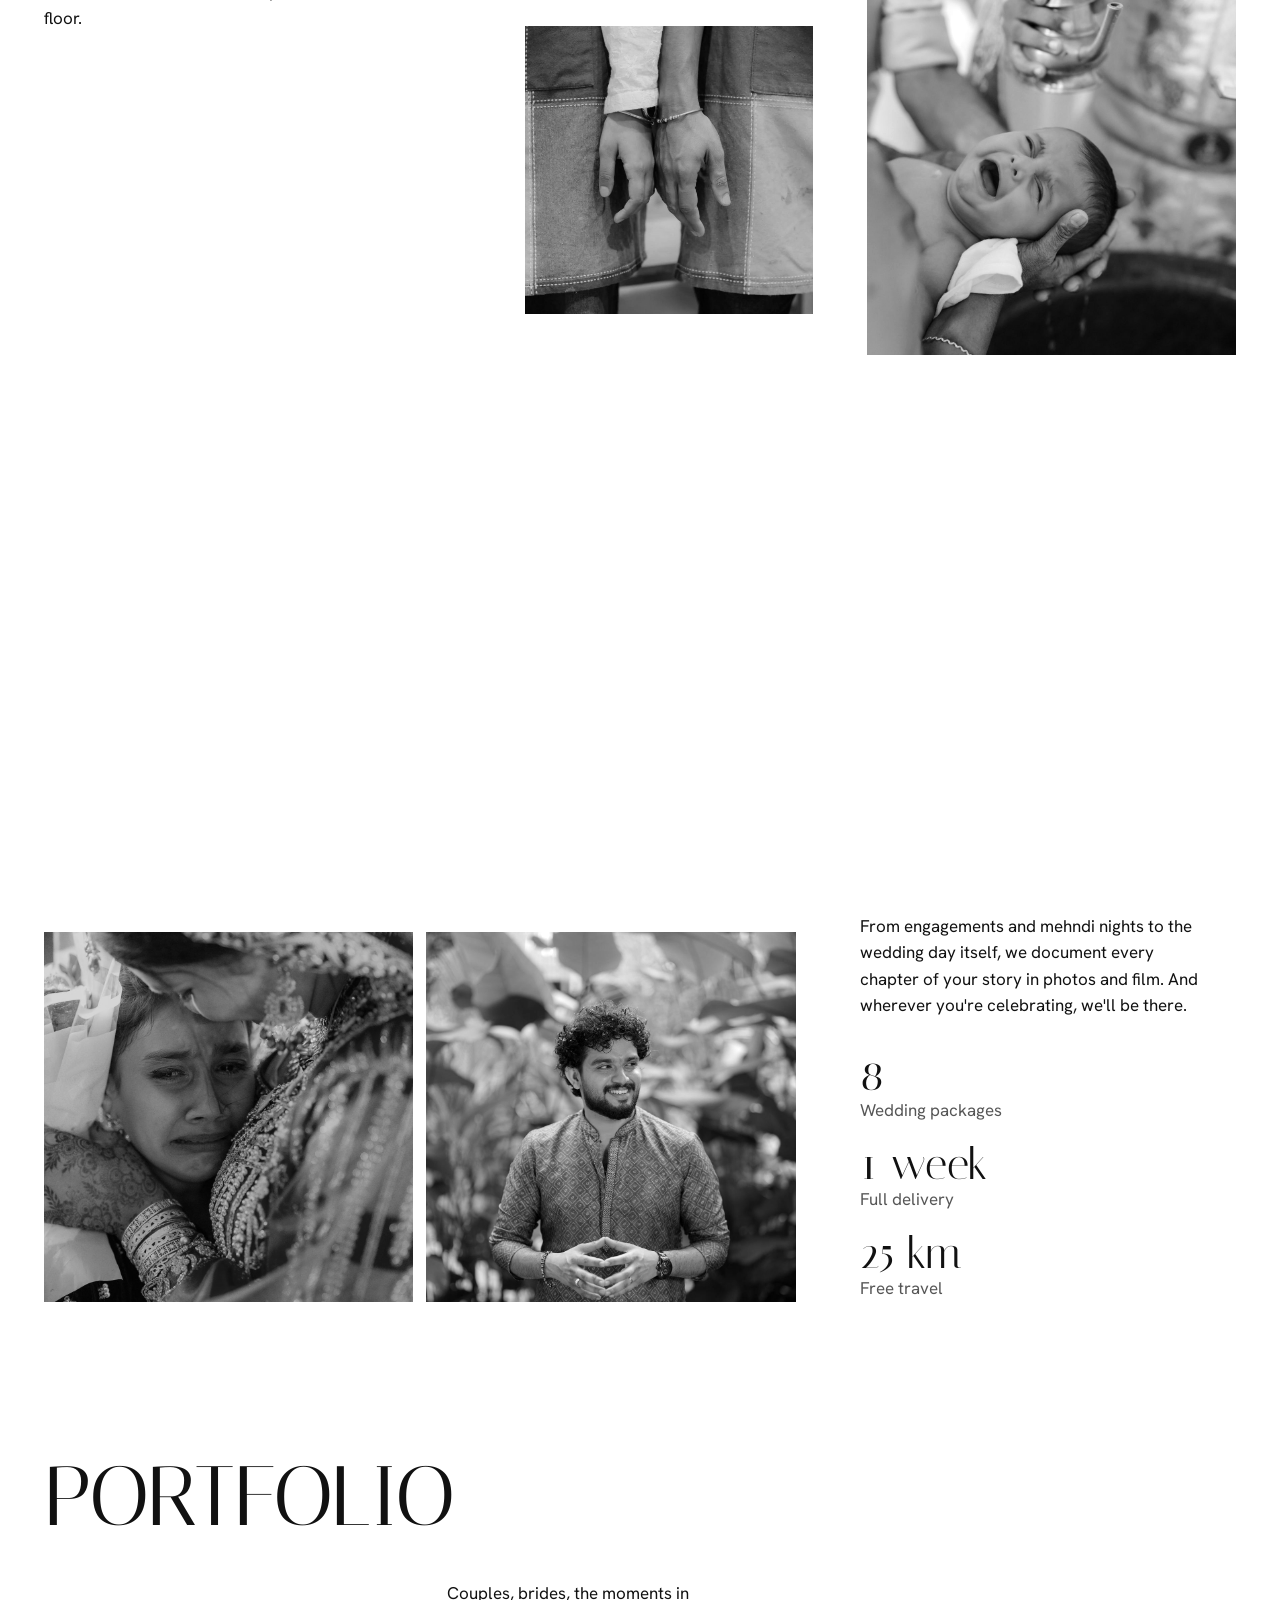
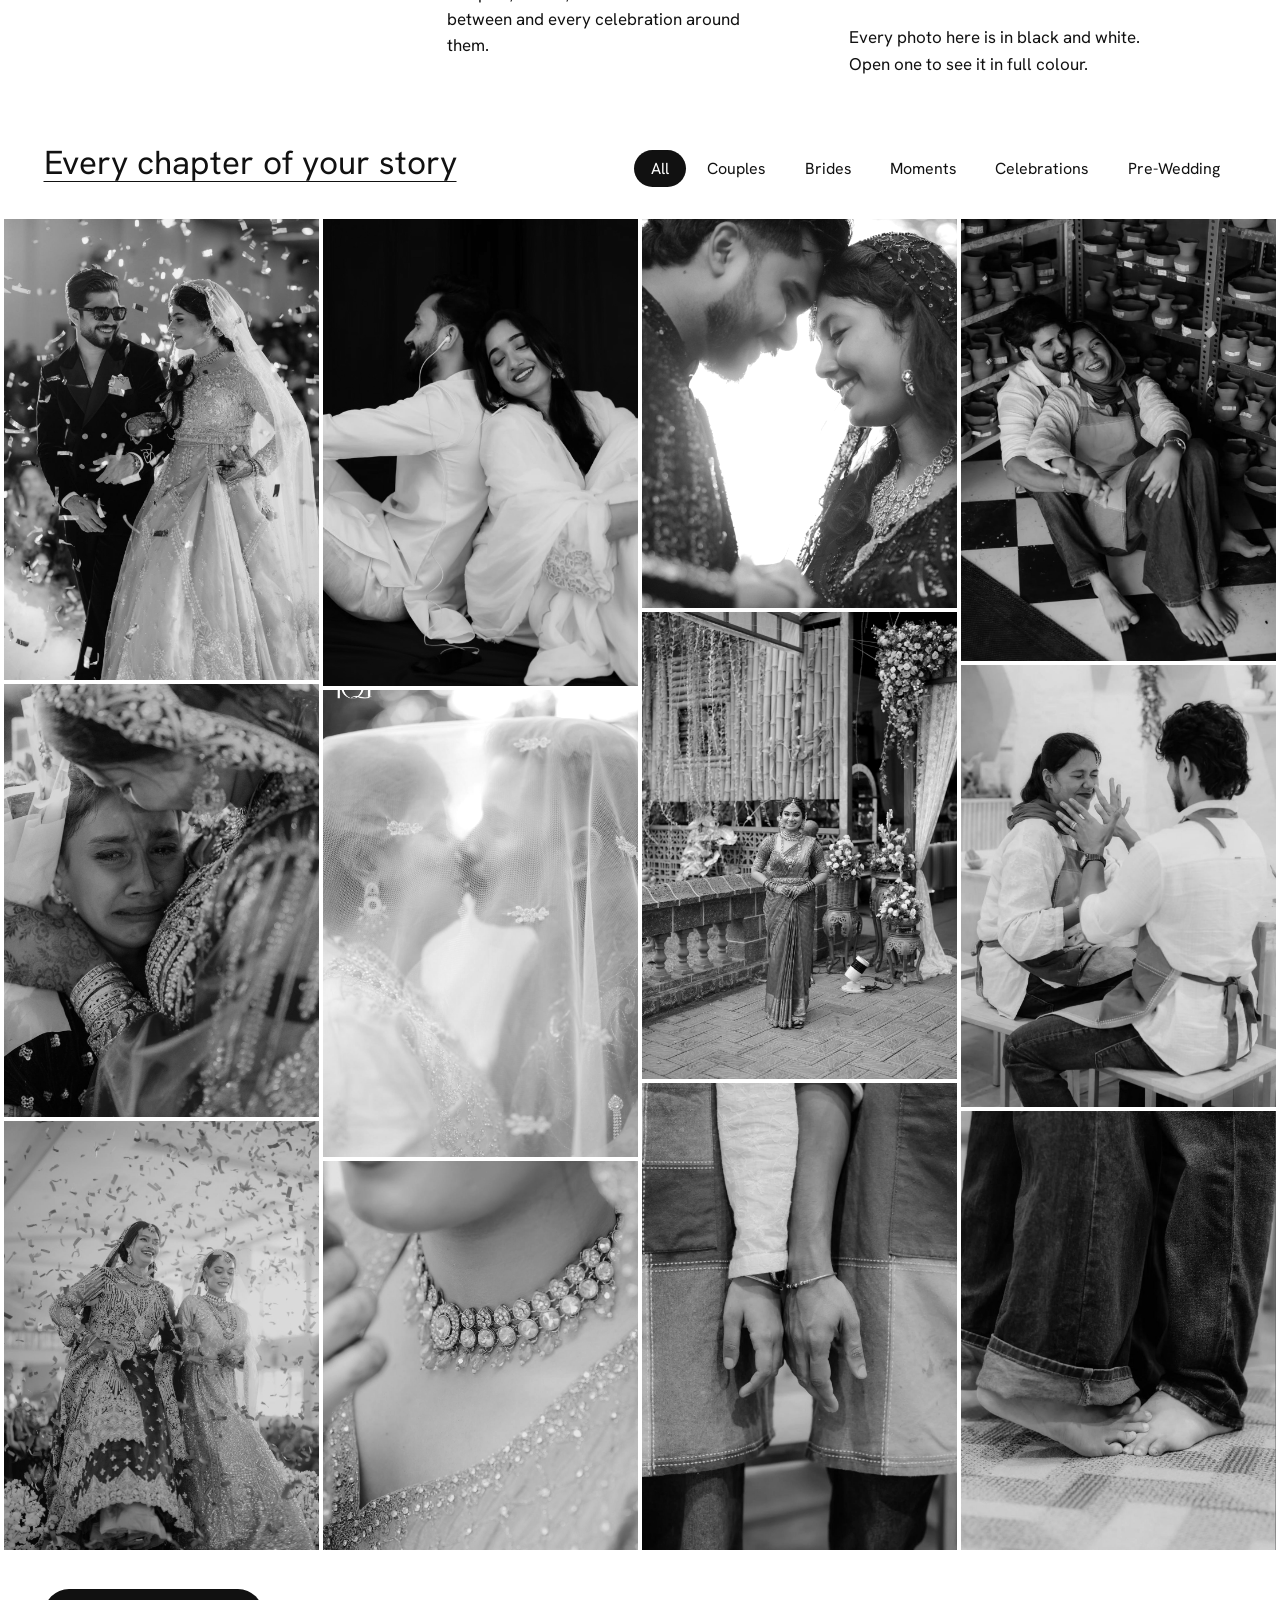
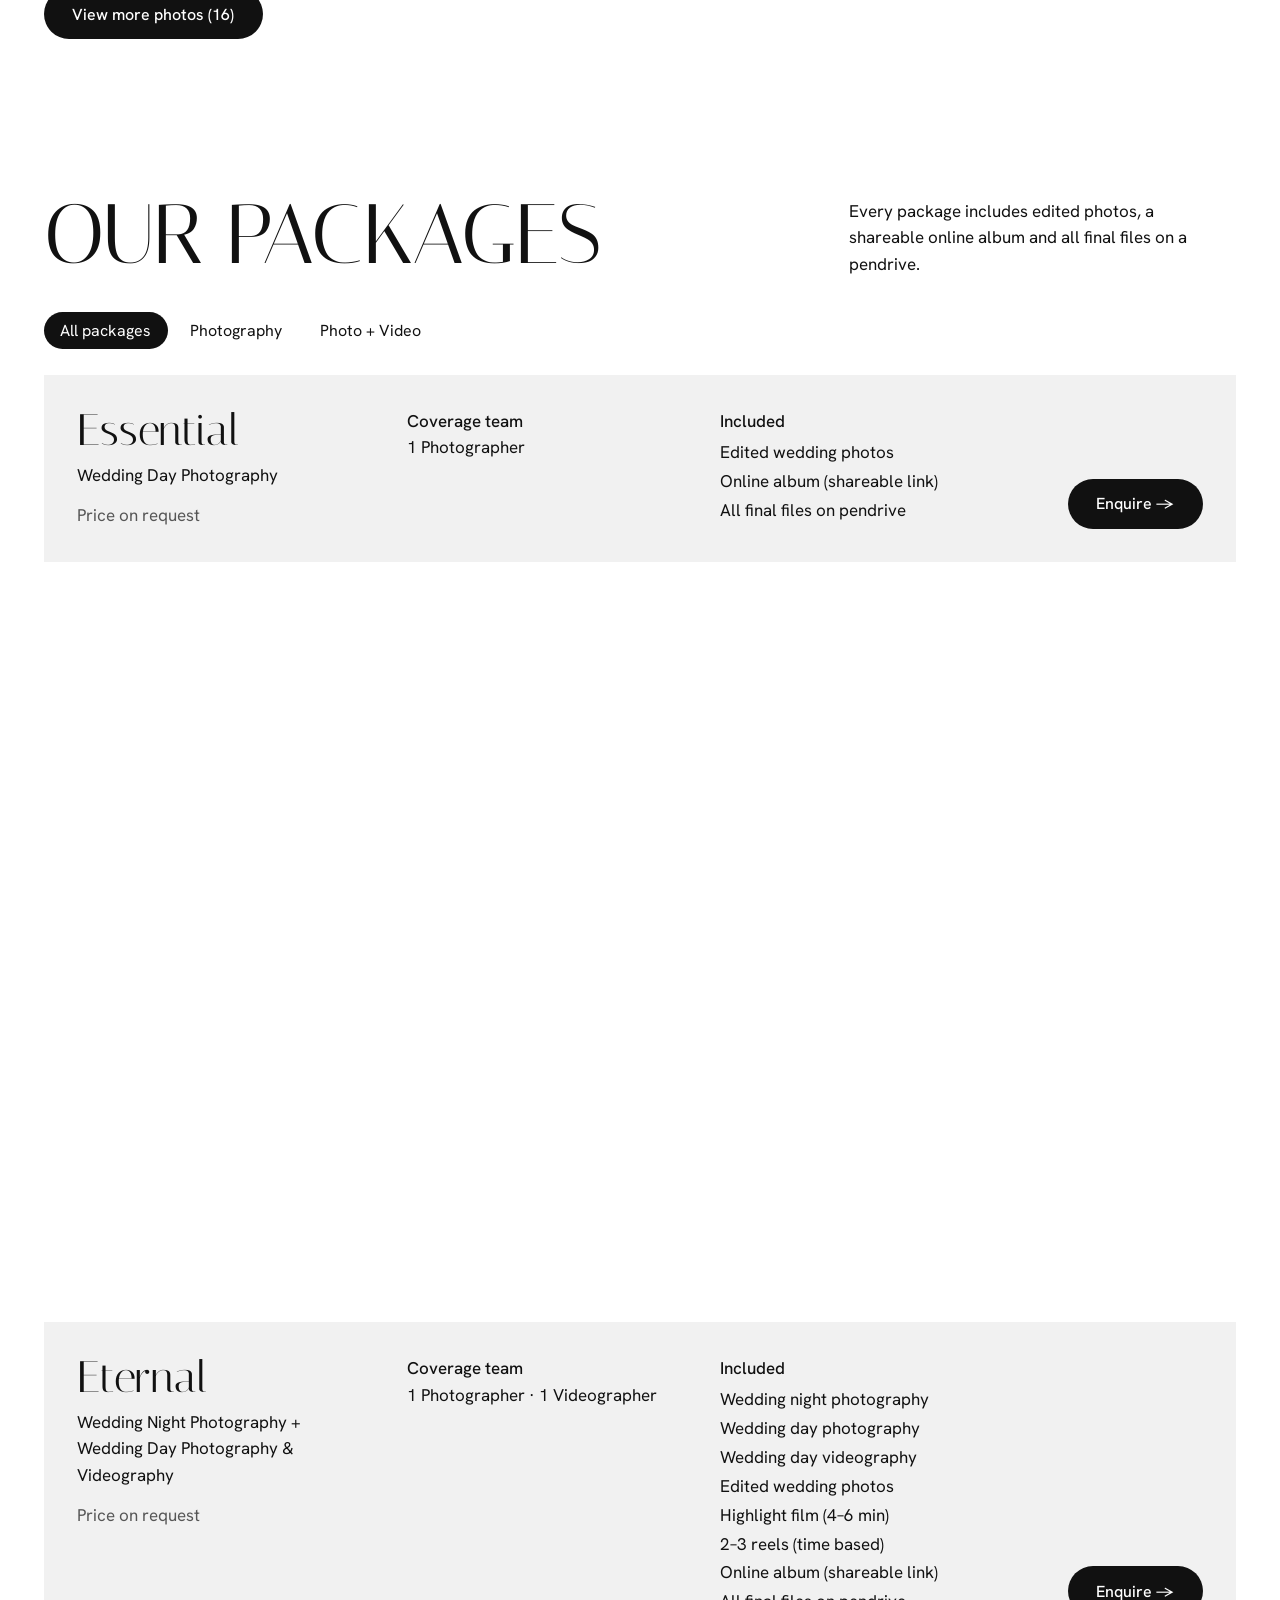
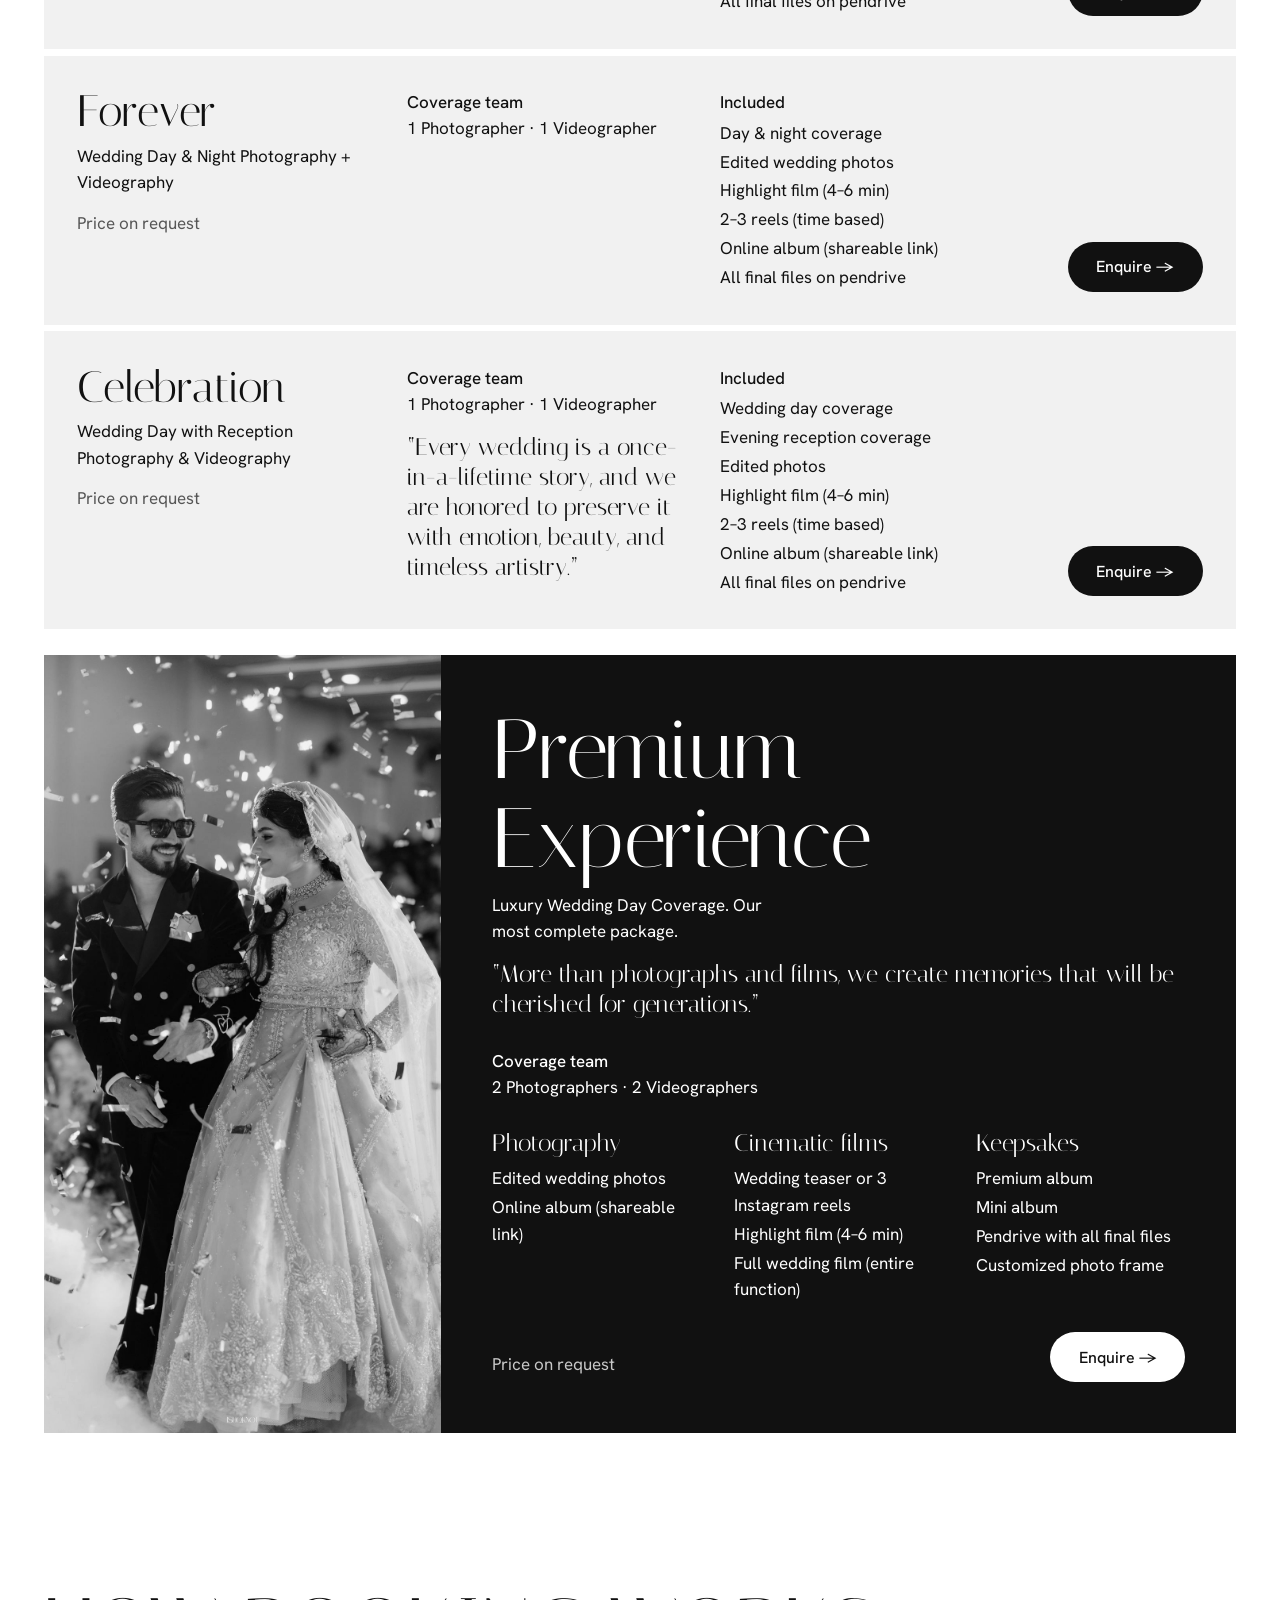
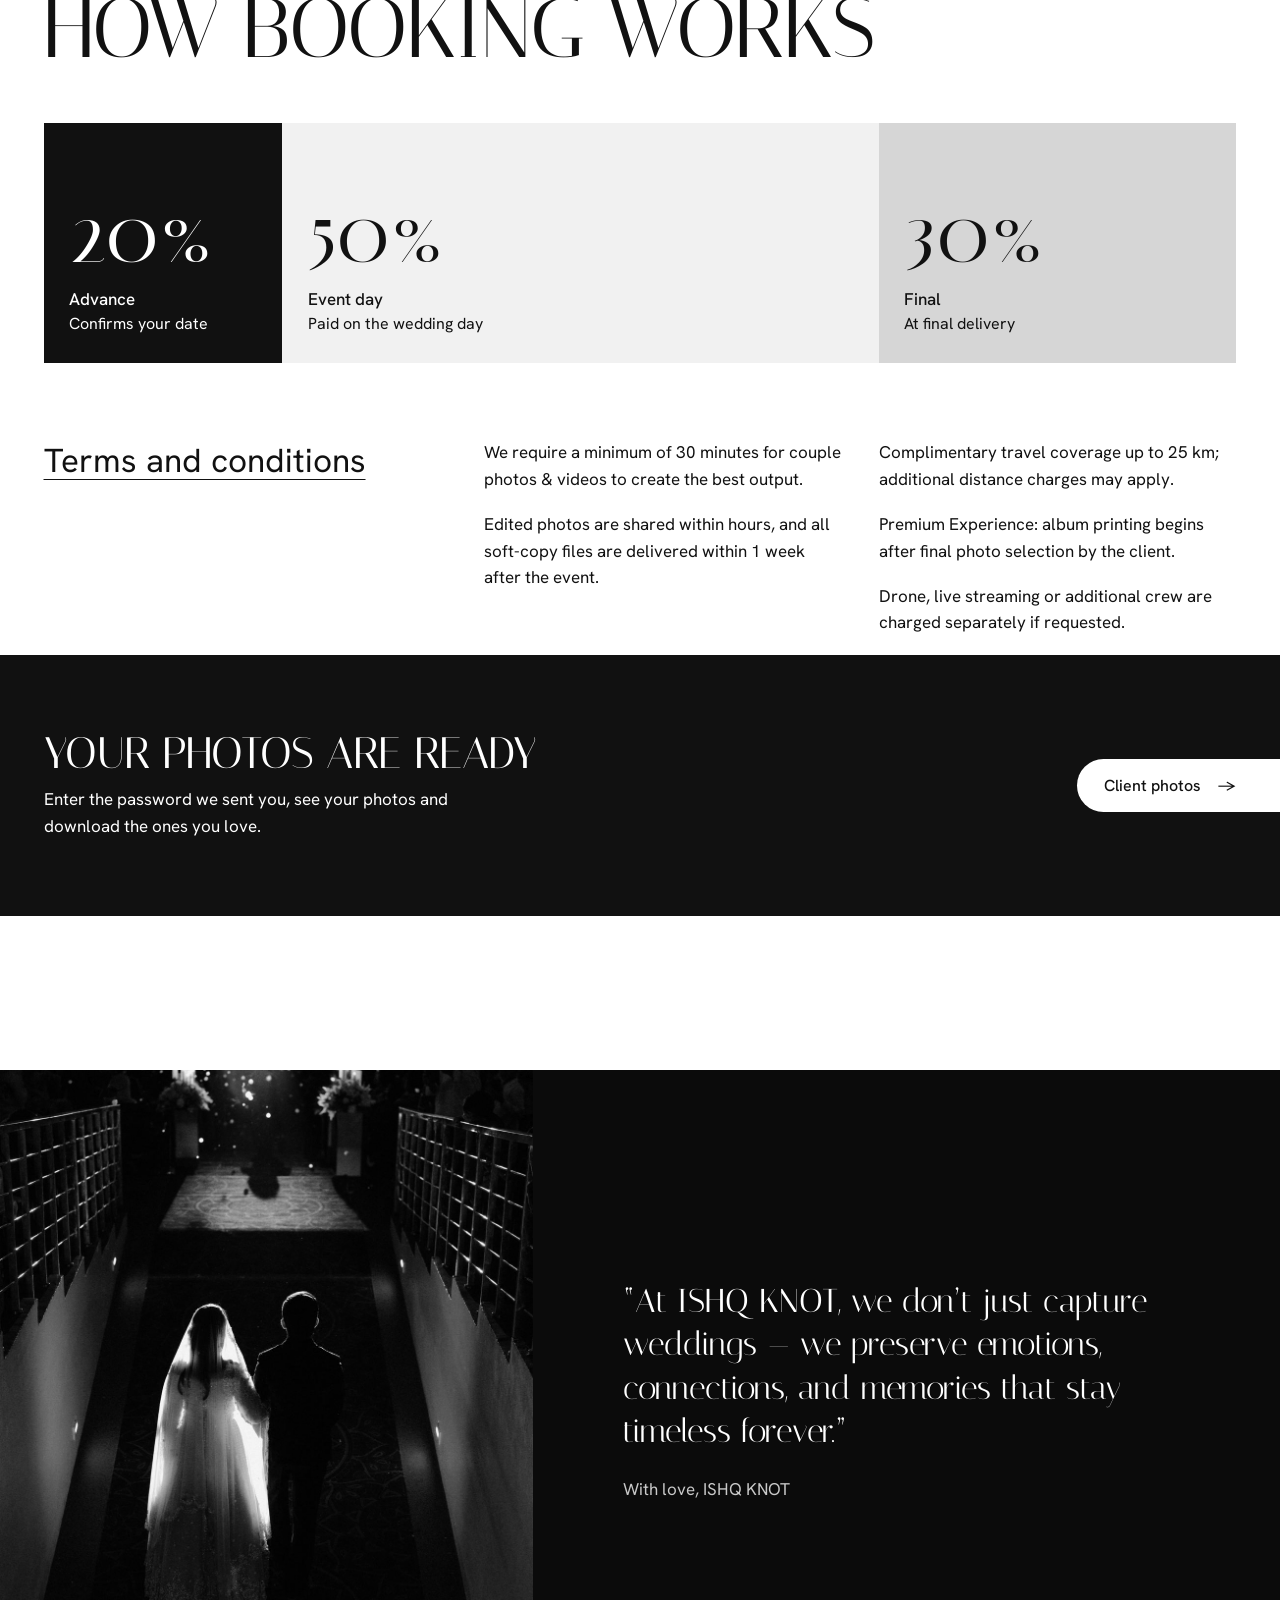
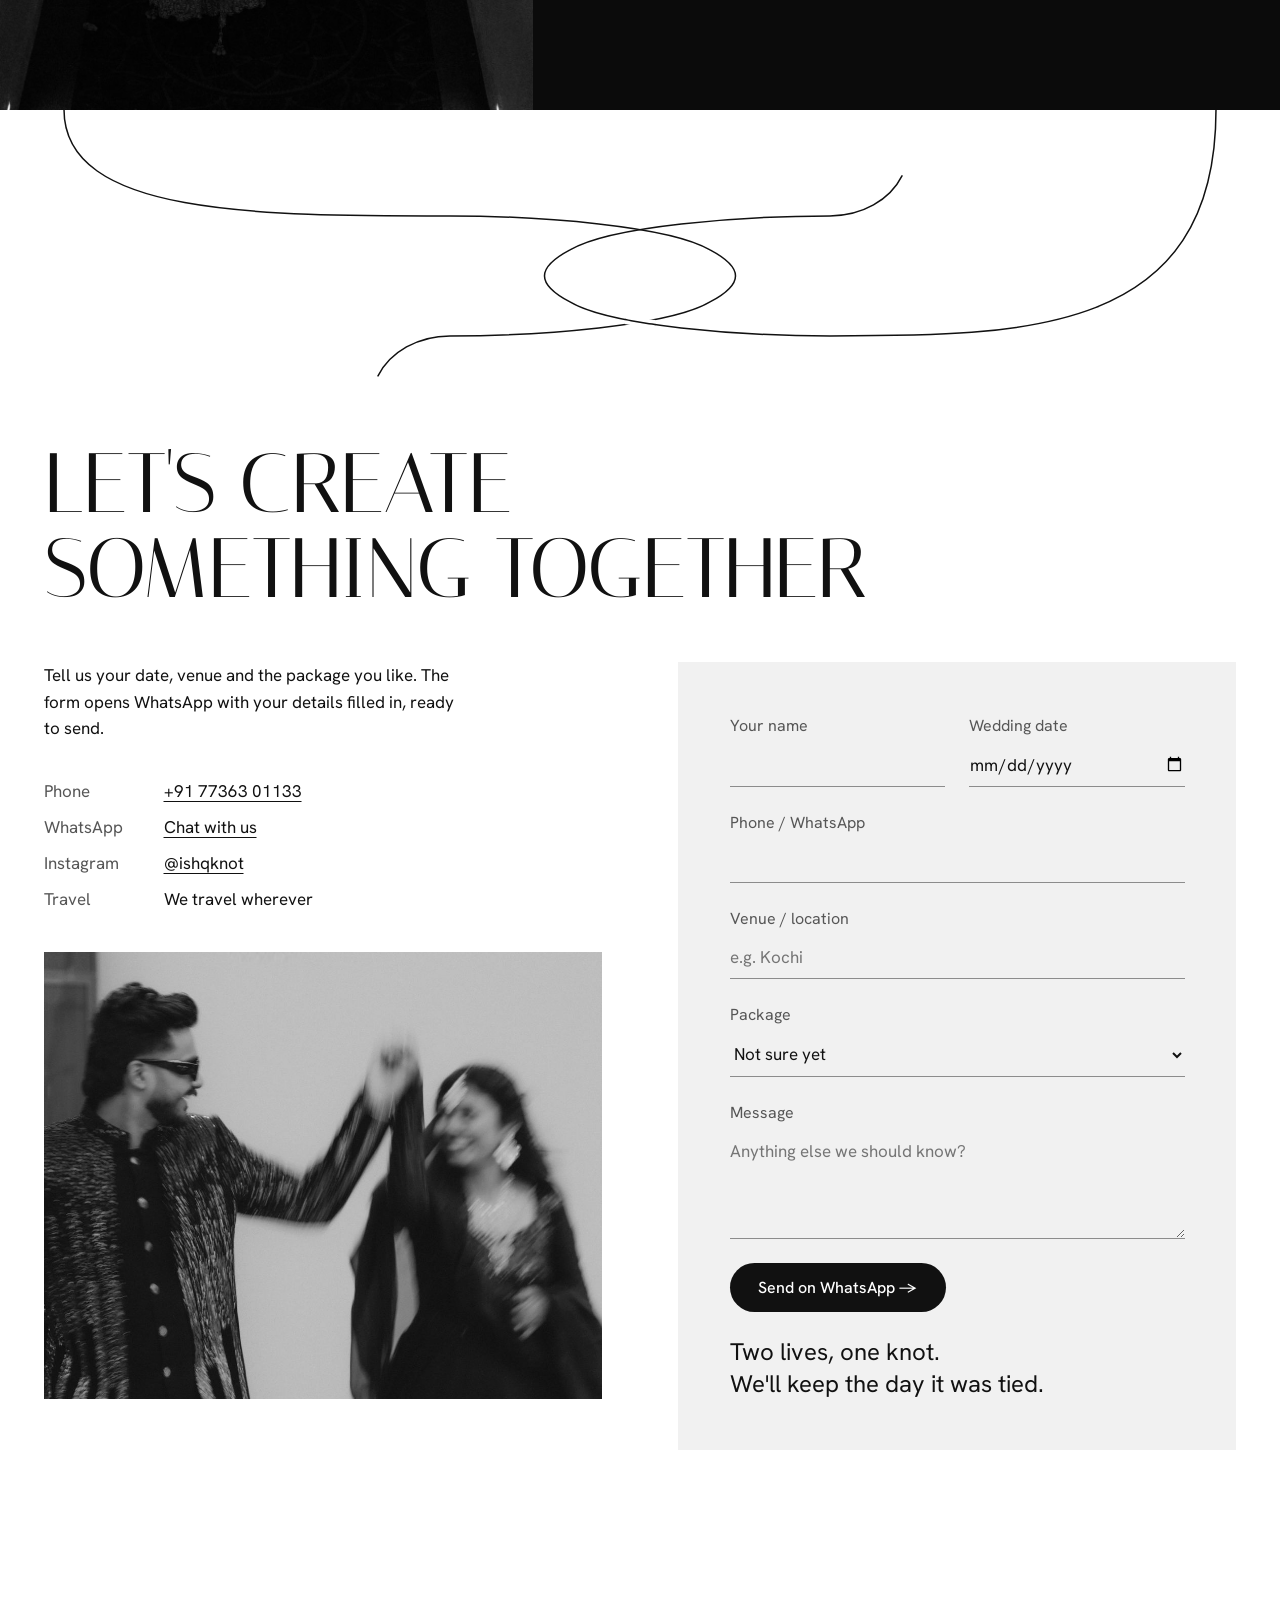
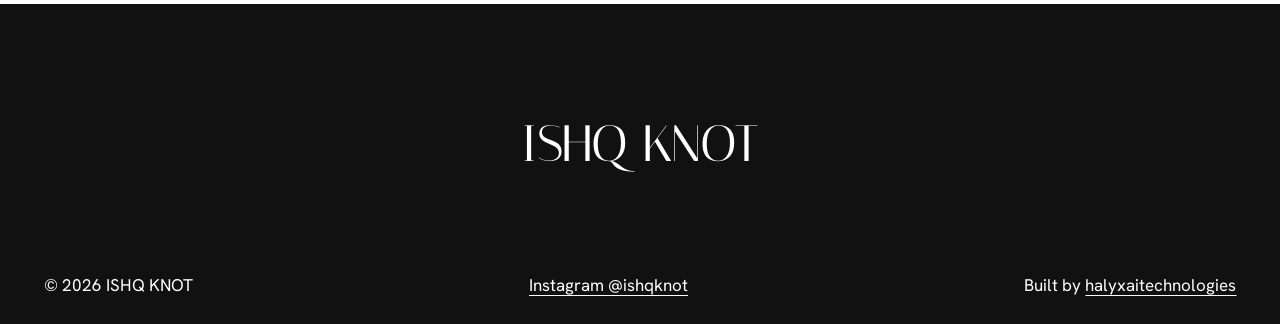
==== commit a56e4b84: "Hero: render the current cover photo server-side, no old photo or grey flash; footer credit back Co-" ====
--- a/index.html
+++ b/index.html
@@ -8,7 +8,9 @@
   <link rel="preconnect" href="https://fonts.googleapis.com">
   <link rel="preconnect" href="https://fonts.gstatic.com" crossorigin>
   <link href="https://fonts.googleapis.com/css2?family=Hanken+Grotesk:wght@400;500&family=Italiana&display=swap" rel="stylesheet">
-  <link rel="stylesheet" href="styles.css?v=24">
+  <link rel="stylesheet" href="styles.css?v=25">
+  <!-- hero-preload -->
+  <noscript><style>.hero-slide img { opacity: 1; }</style></noscript>
 </head>
 <body>
 
@@ -35,9 +37,7 @@
     <section class="hero" id="hero">
       <div class="hero-slides">
         <div class="hero-panel">
-          <div class="hero-slide active">
-            <img src="images/couple-forehead.jpg" alt="Forehead to Forehead" style="object-position: center 28%">
-          </div>
+          <!-- hero-slide -->
         </div>
       </div>
       <div class="hero-content">
@@ -215,6 +215,7 @@
     <div class="footer-row">
       <p>© <span id="year"></span> ISHQ KNOT</p>
       <a href="https://www.instagram.com/ishqknot/" target="_blank" rel="noopener">Instagram @ishqknot</a>
+      <p>Built by <a href="https://halyxaitechnologies.in" target="_blank" rel="noopener">halyxaitechnologies</a></p>
     </div>
   </footer>
 
@@ -229,6 +230,7 @@
     <button class="lb-next" aria-label="Next">›</button>
   </div>
 
-  <script src="script.js?v=13"></script>
+  <!-- hero-data -->
+  <script src="script.js?v=14"></script>
 </body>
 </html>
--- a/styles.css
+++ b/styles.css
@@ -104,17 +104,20 @@
 .hero-panel::after { content: ""; position: absolute; inset: 0 0 auto; height: 24%; background: linear-gradient(to bottom, rgba(0, 0, 0, .5), transparent); }
 .hero-slide { position: absolute; inset: 0; opacity: 0; transition: opacity 1.4s ease; overflow: hidden; }
 .hero-slide.active { opacity: 1; }
+/* Each photo fades in once it has loaded, over the plain grey of .hero-slides */
 .hero-slide img {
   position: absolute; inset: 0; width: 100%; height: 100%; object-fit: cover;
-  filter: var(--photo);
-  transform: scale(1.06); transition: transform 7s ease;
-}
+  filter: var(--photo); opacity: 0;
+  transform: scale(1.06); transition: transform 7s ease, opacity .6s ease;
+}
+.hero-slide img.in { opacity: 1; }
 .hero-slide.active img { transform: scale(1); }
 
 .hero-content { display: flex; flex-direction: column; align-items: center; justify-content: center; text-align: center; padding: 5rem var(--gutter) 3rem; }
-.hero h1 span { display: block; white-space: nowrap; font-size: clamp(2.4rem, 4.8vw, 5.4rem); line-height: 1.06; animation: rise 1.1s var(--ease) both; }
-.hero-sub { max-width: 36ch; margin-top: 1.5rem; animation: rise 1.1s .12s var(--ease) both; }
-.hero-actions { display: flex; flex-wrap: wrap; justify-content: center; gap: .7rem; margin-top: 1.7rem; animation: rise 1.1s .24s var(--ease) both; }
+/* The words move up into place but are never see-through, so the buttons never look disabled */
+.hero h1 span { display: block; white-space: nowrap; font-size: clamp(2.4rem, 4.8vw, 5.4rem); line-height: 1.06; animation: lift 1.1s var(--ease) both; }
+.hero-sub { max-width: 36ch; margin-top: 1.5rem; animation: lift 1.1s .12s var(--ease) both; }
+.hero-actions { display: flex; flex-wrap: wrap; justify-content: center; gap: .7rem; margin-top: 1.7rem; animation: lift 1.1s .24s var(--ease) both; }
 .hero-actions .tab { border-radius: 99px; padding: .9rem 1.5rem; }
 .hero-actions .tab-light { background: none; box-shadow: inset 0 0 0 1px var(--ink); }
 .hero-actions .tab-dark:hover { background: #3a3a3a; color: #fff; }
@@ -131,6 +134,7 @@
 .tab-dark:hover { background: #fff; color: var(--ink); }
 .tab-light:hover { background: var(--ink); color: #fff; }
 
+@keyframes lift { from { transform: translateY(26px); } to { transform: none; } }
 @keyframes rise { from { opacity: 0; transform: translateY(26px); } to { opacity: 1; transform: none; } }
 
 /* ---------- Sections ---------- */
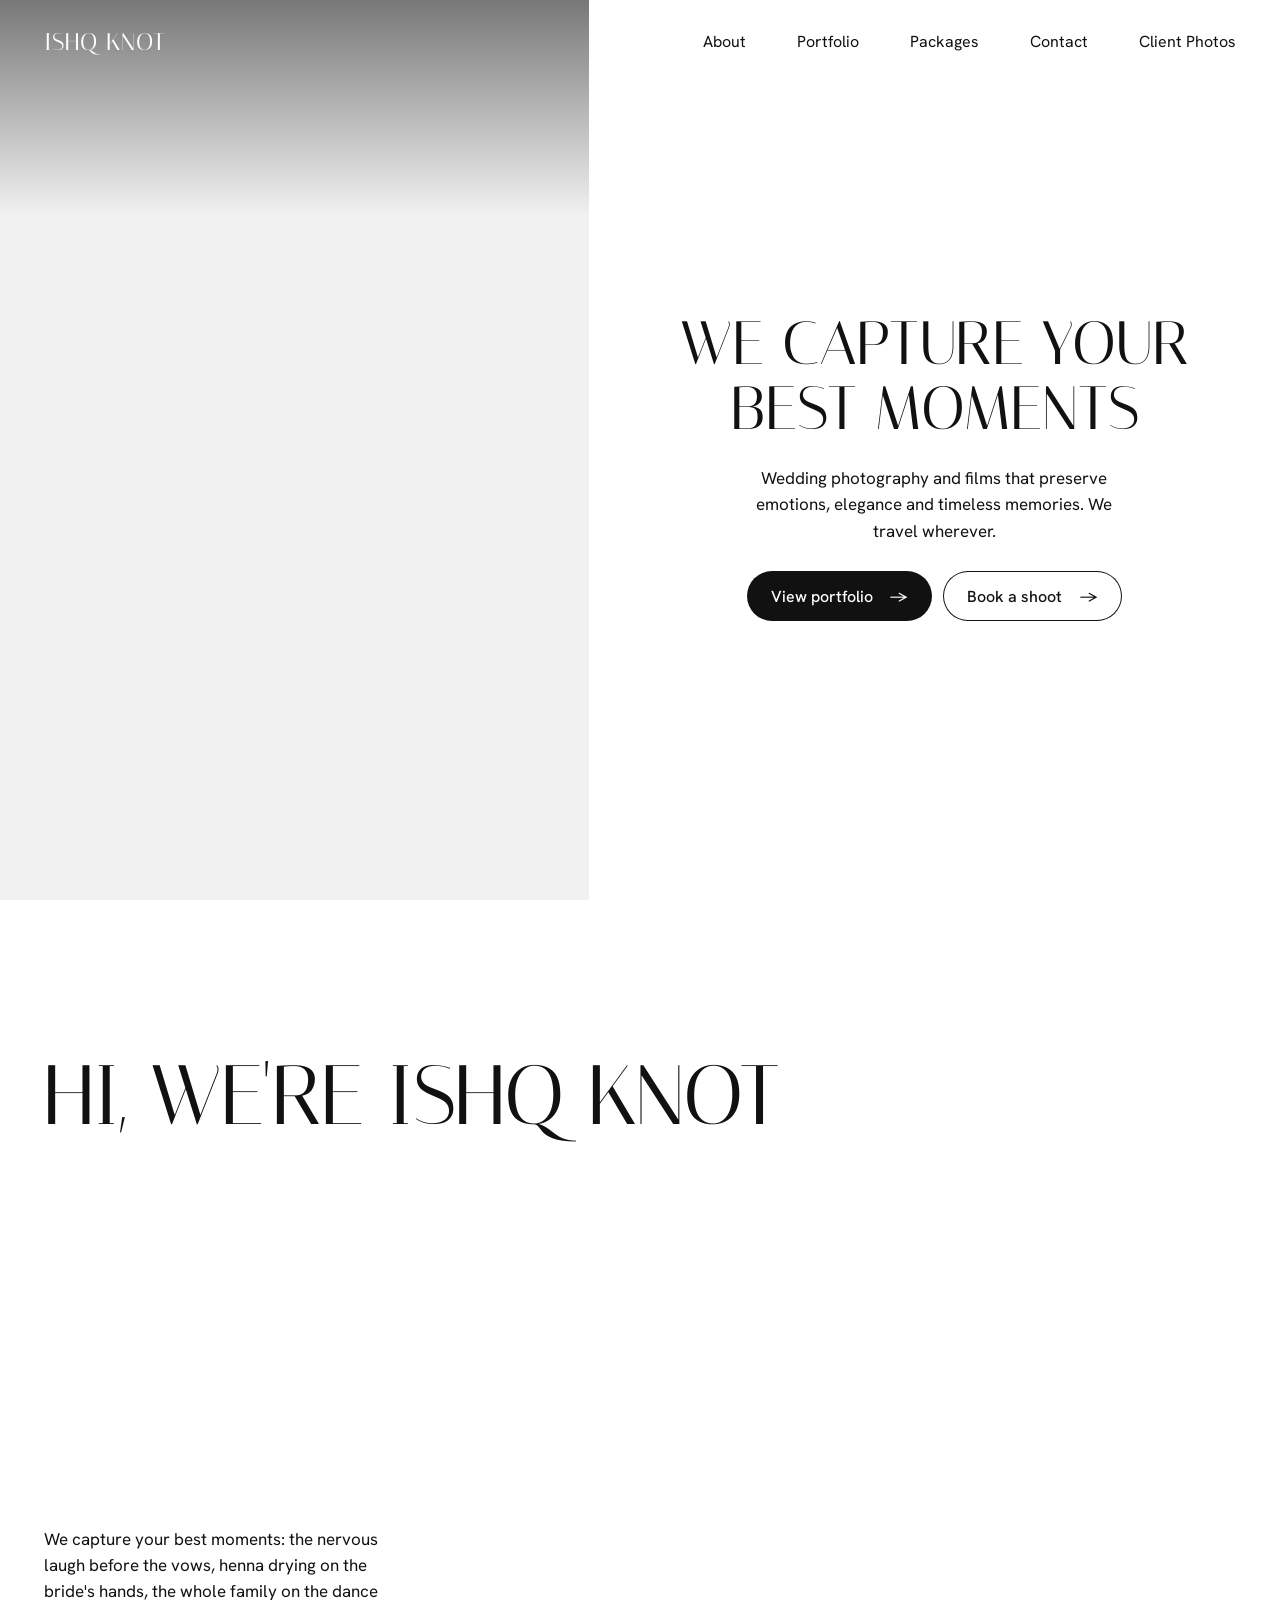
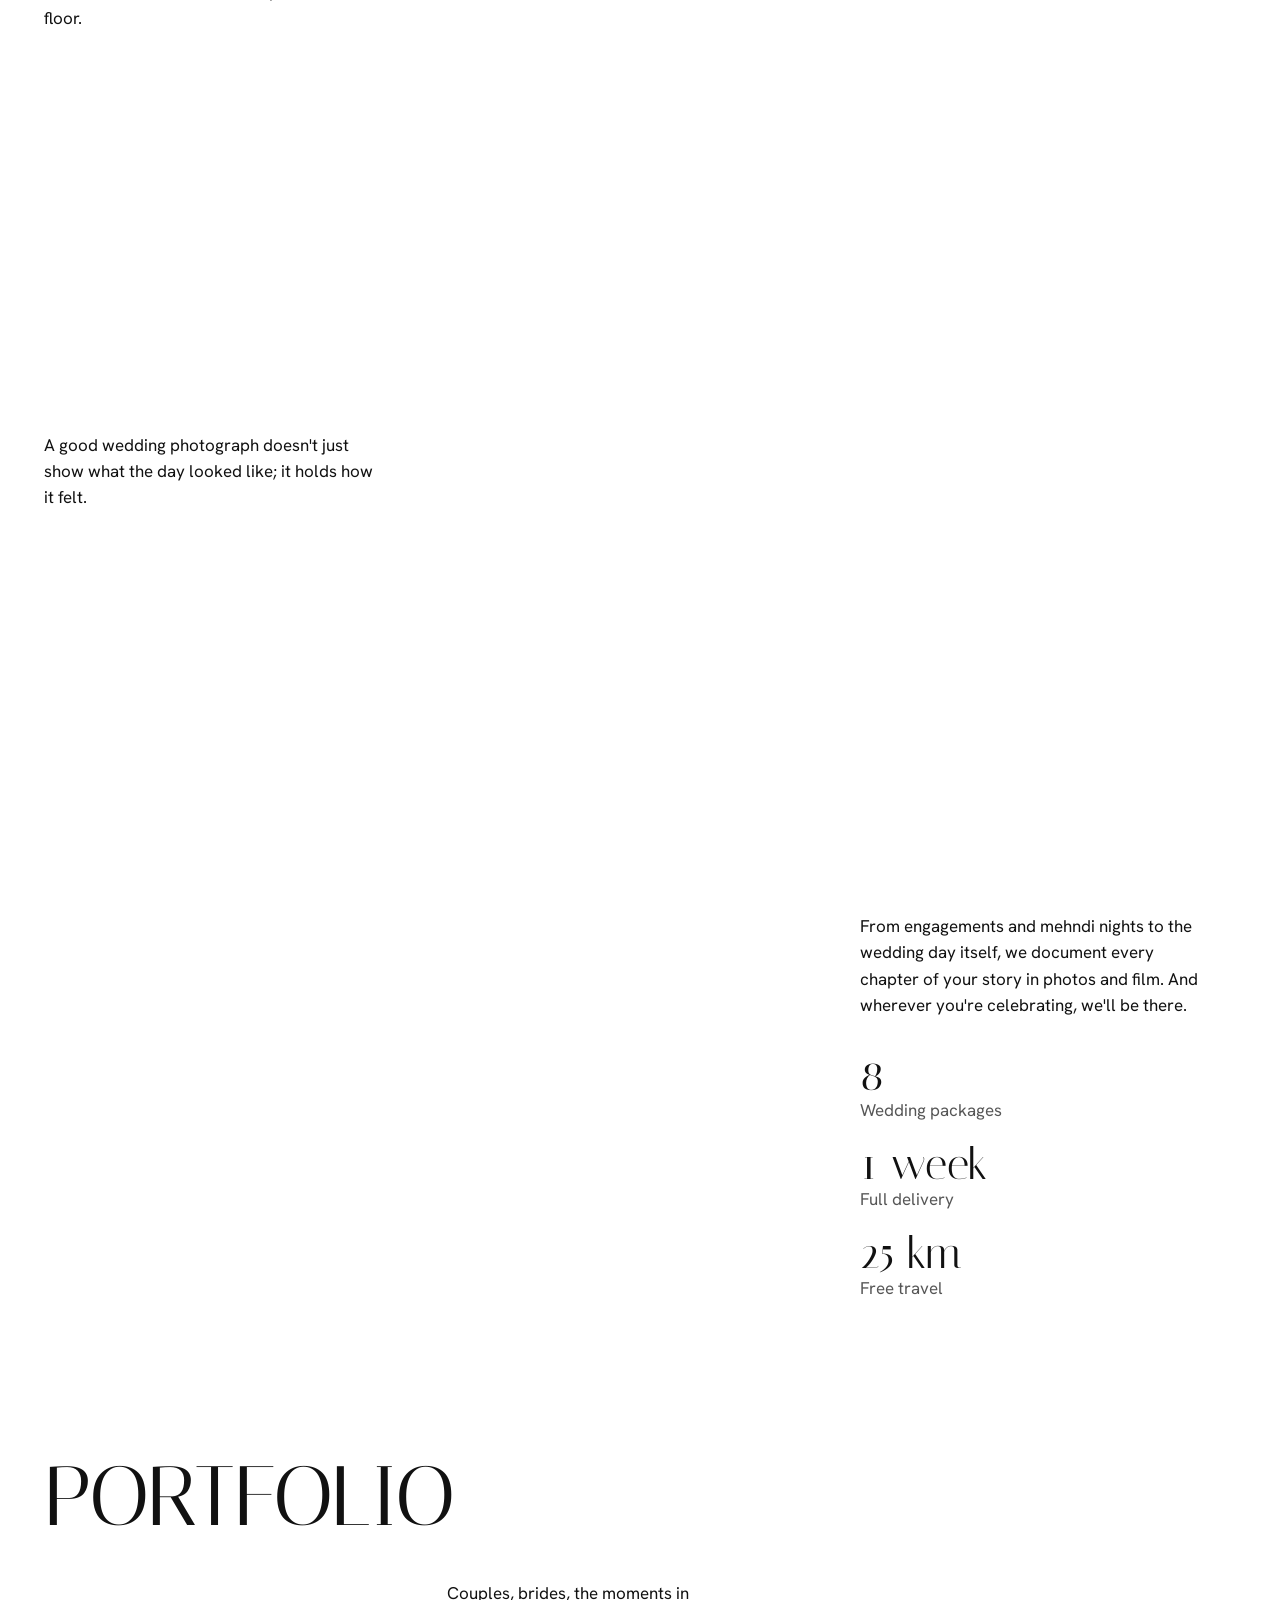
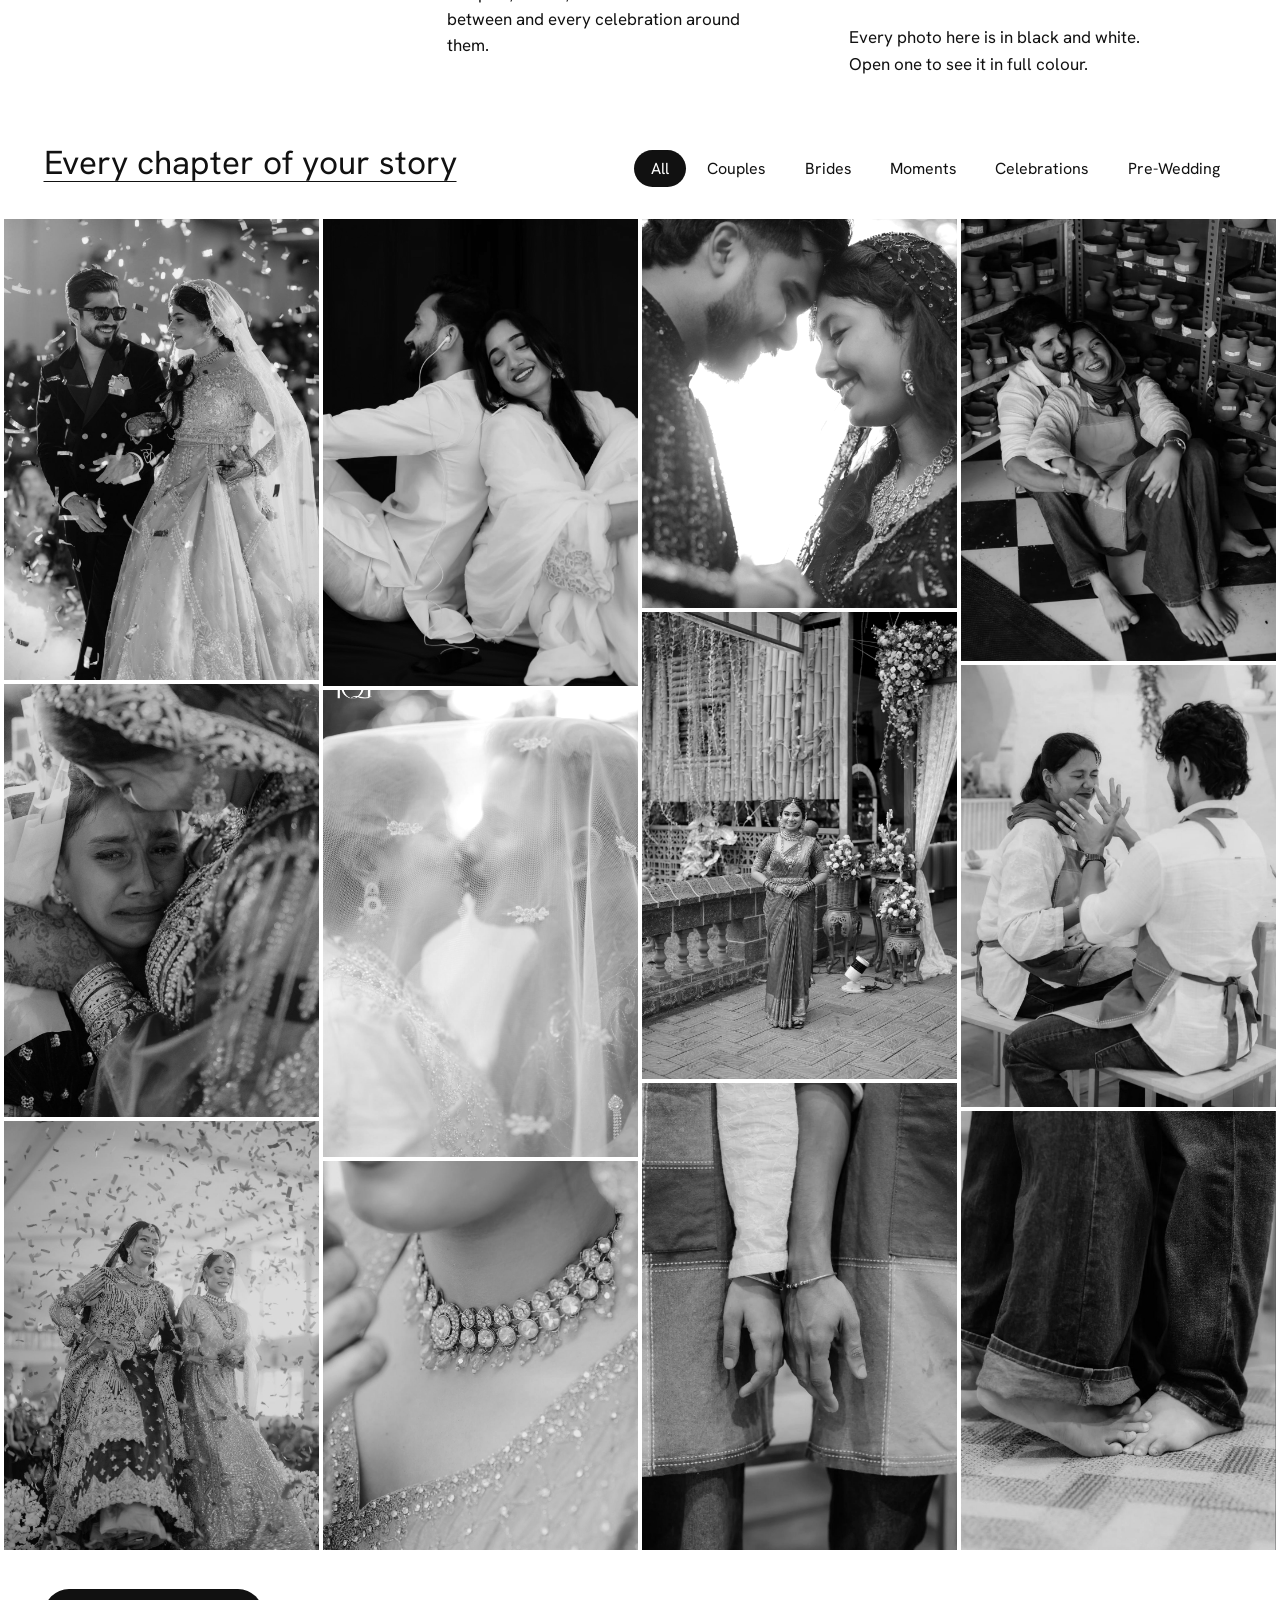
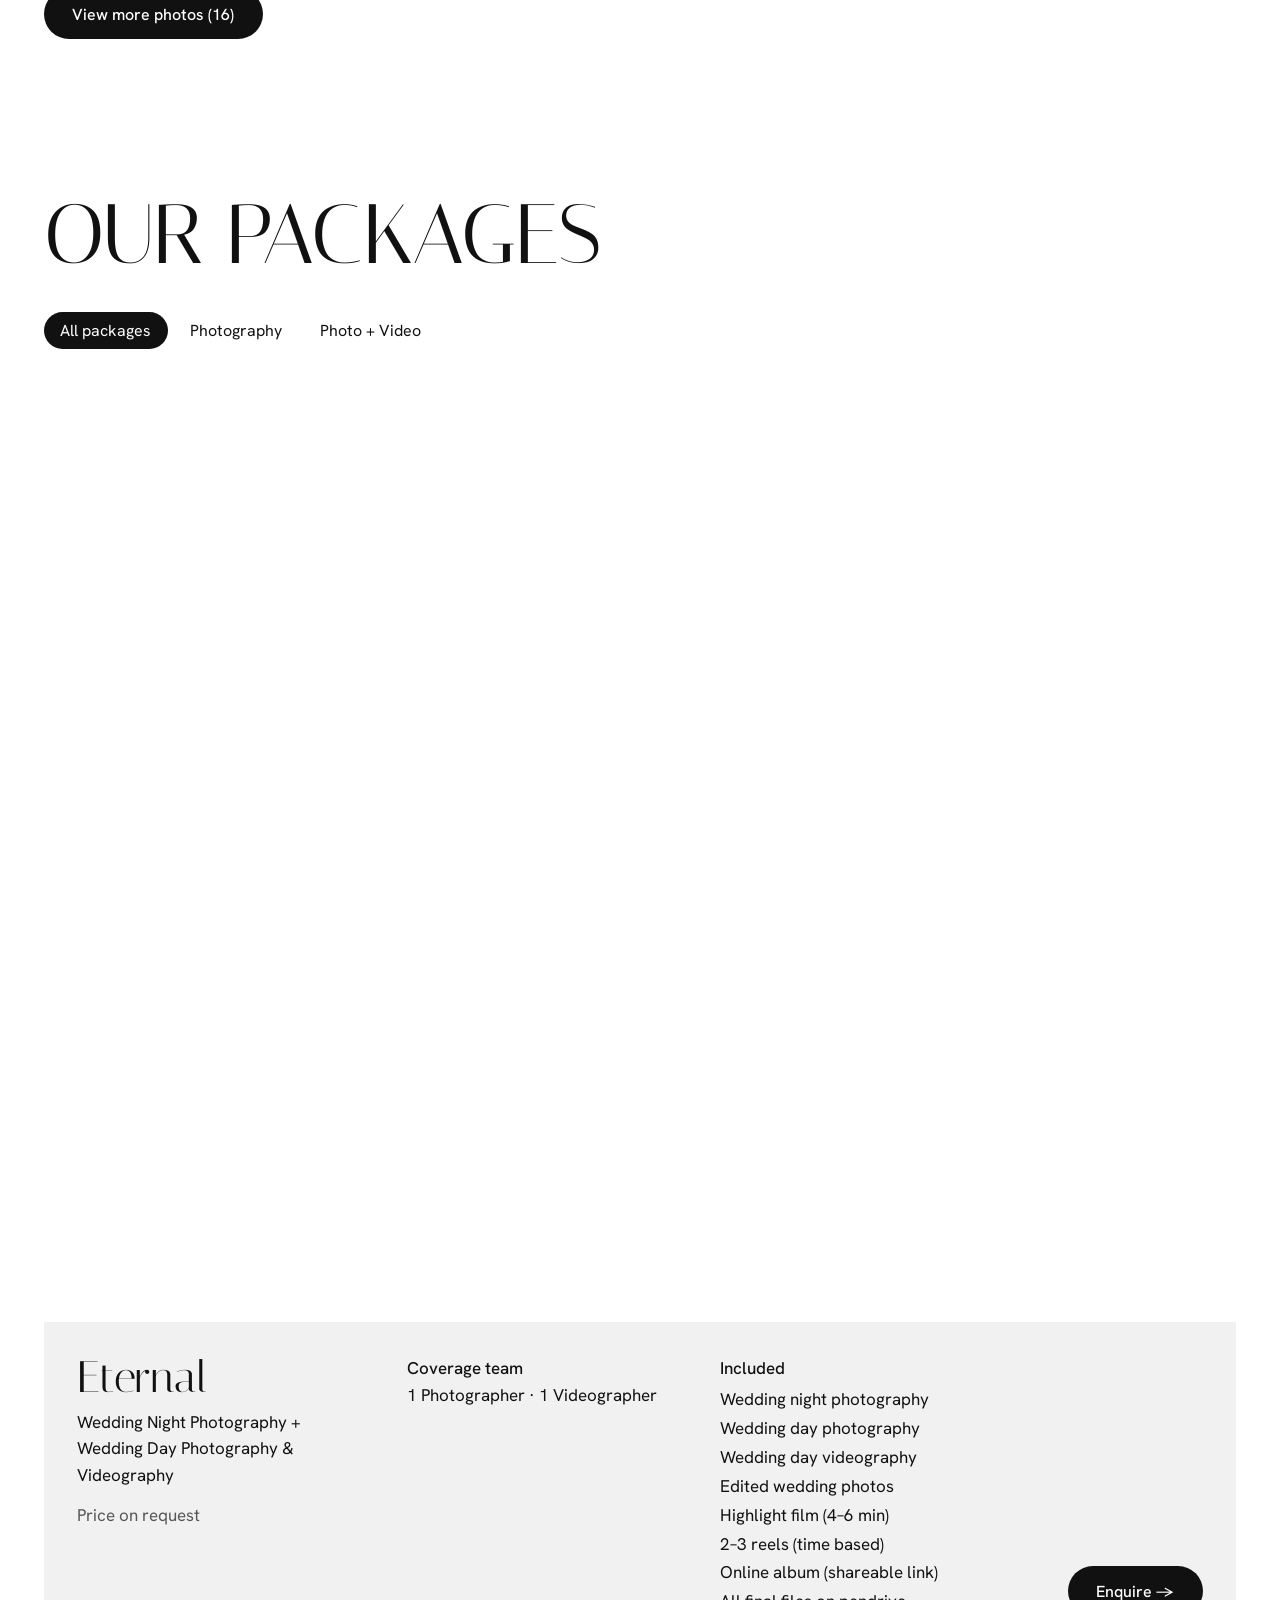
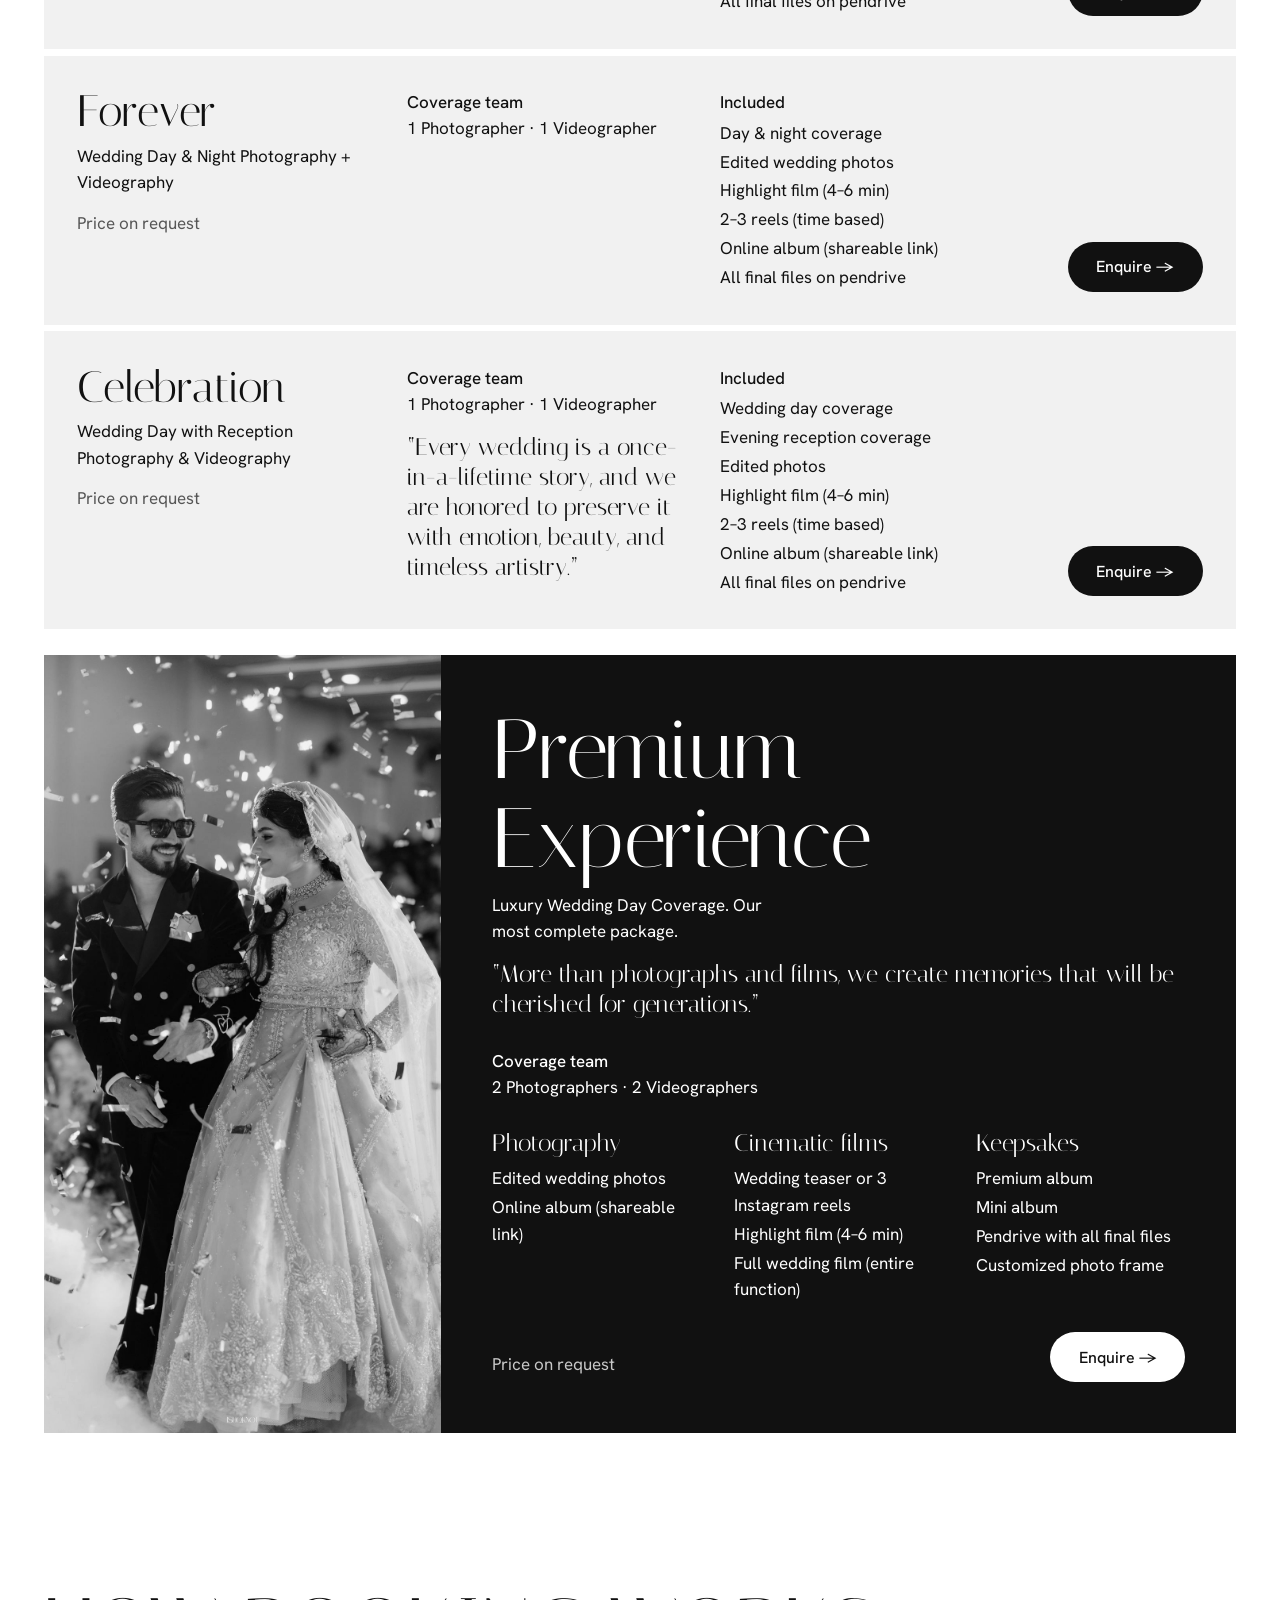
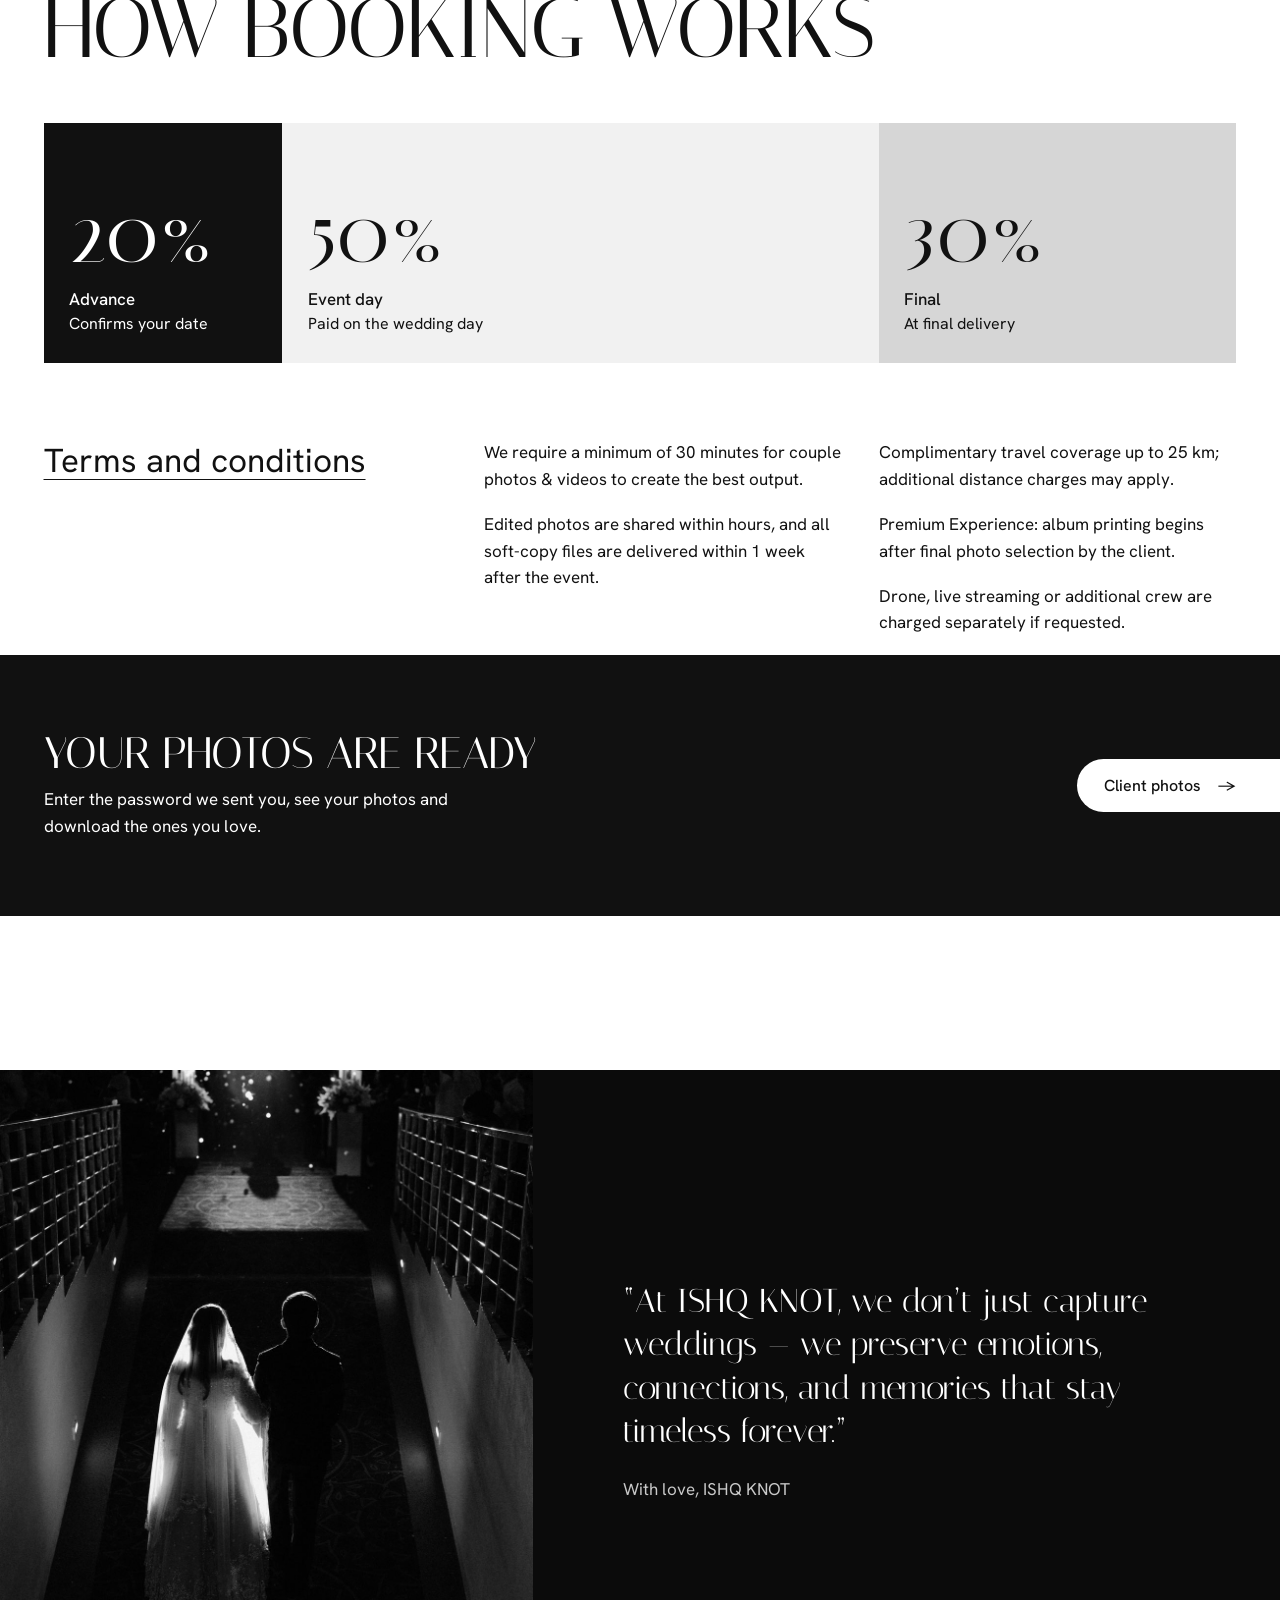
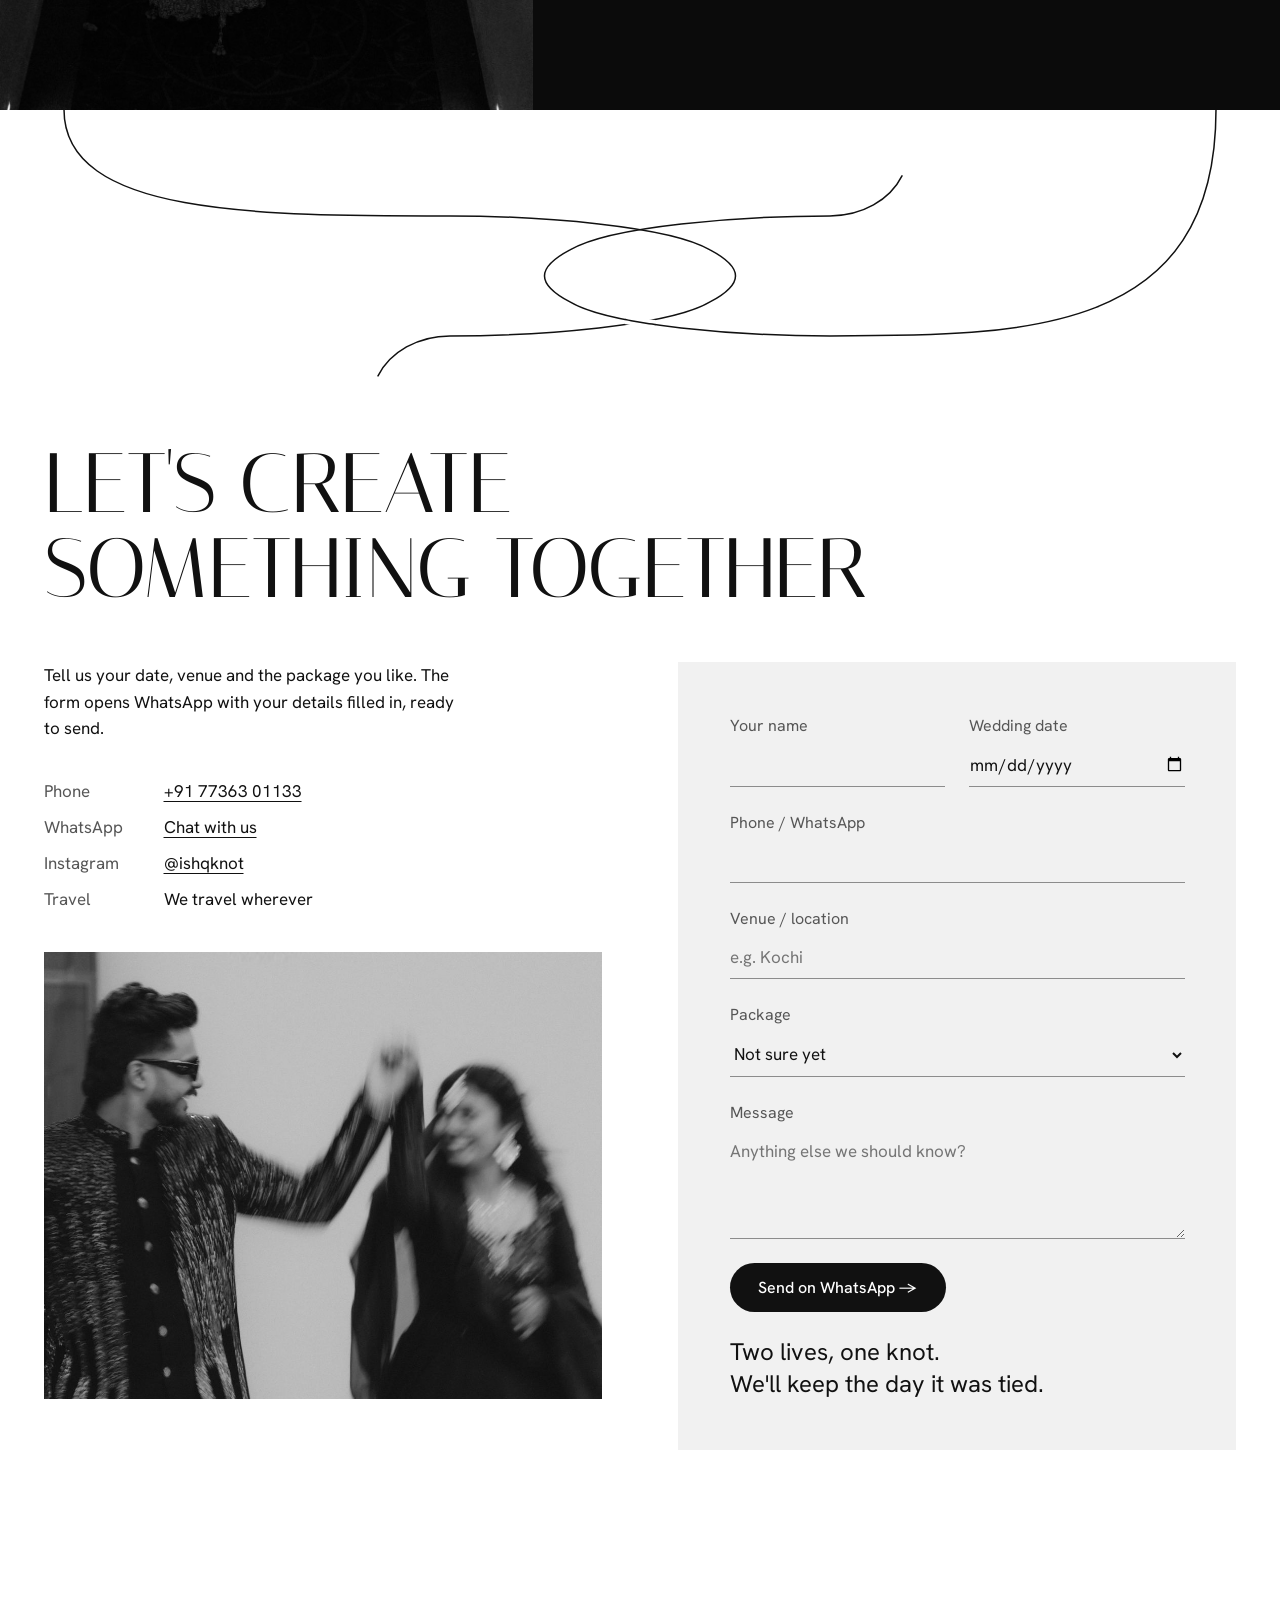
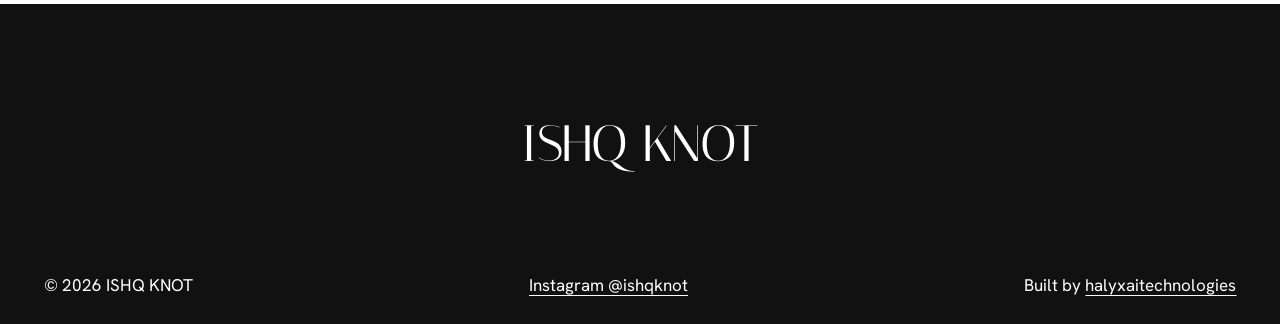
==== commit a415fe49: "About photos: render the current ones server-side instead of old defaults Co-Authored-By: Claude Opu" ====
--- a/index.html
+++ b/index.html
@@ -58,10 +58,10 @@
           <p>We capture your best moments: the nervous laugh before the vows, henna drying on the bride's hands, the whole family on the dance floor.</p>
         </div>
         <div class="collage">
-          <figure><img src="images/tender-moment.jpg" alt="Groom kissing the bride's forehead" loading="lazy" style="object-position: center 22%"></figure>
-          <figure><img src="images/close.jpg" alt="Close portrait of a couple, faces touching" loading="lazy" style="object-position: center 30%"></figure>
-          <figure class="small"><img src="images/hand-in-hand.jpg" alt="Couple holding hands" loading="lazy" style="object-position: center 62%"></figure>
-          <figure><img src="images/little-blessings.jpg" alt="A baby being blessed with water" loading="lazy" style="object-position: center 25%"></figure>
+          <figure><!-- about-0 --></figure>
+          <figure><!-- about-1 --></figure>
+          <figure class="small"><!-- about-2 --></figure>
+          <figure><!-- about-3 --></figure>
         </div>
       </div>
 
@@ -69,10 +69,10 @@
 
       <div class="about-row flip">
         <div class="collage">
-          <figure><img src="images/pure-joy.jpg" alt="Bride and groom laughing together" loading="lazy" style="object-position: center 12%"></figure>
-          <figure class="small"><img src="images/on-tiptoes.jpg" alt="Bride standing on tiptoes on the groom's feet" loading="lazy" style="object-position: center 72%"></figure>
-          <figure><img src="images/goodbyes.jpg" alt="Bride embracing a tearful family member" loading="lazy" style="object-position: center 42%"></figure>
-          <figure><img src="images/the-groom.jpg" alt="The groom smiling among leaves" loading="lazy" style="object-position: center 30%"></figure>
+          <figure><!-- about-4 --></figure>
+          <figure class="small"><!-- about-5 --></figure>
+          <figure><!-- about-6 --></figure>
+          <figure><!-- about-7 --></figure>
         </div>
         <div class="about-copy">
           <p>From engagements and mehndi nights to the wedding day itself, we document every chapter of your story in photos and film. And wherever you're celebrating, we'll be there.</p>
@@ -231,6 +231,6 @@
   </div>
 
   <!-- hero-data -->
-  <script src="script.js?v=14"></script>
+  <script src="script.js?v=15"></script>
 </body>
 </html>
